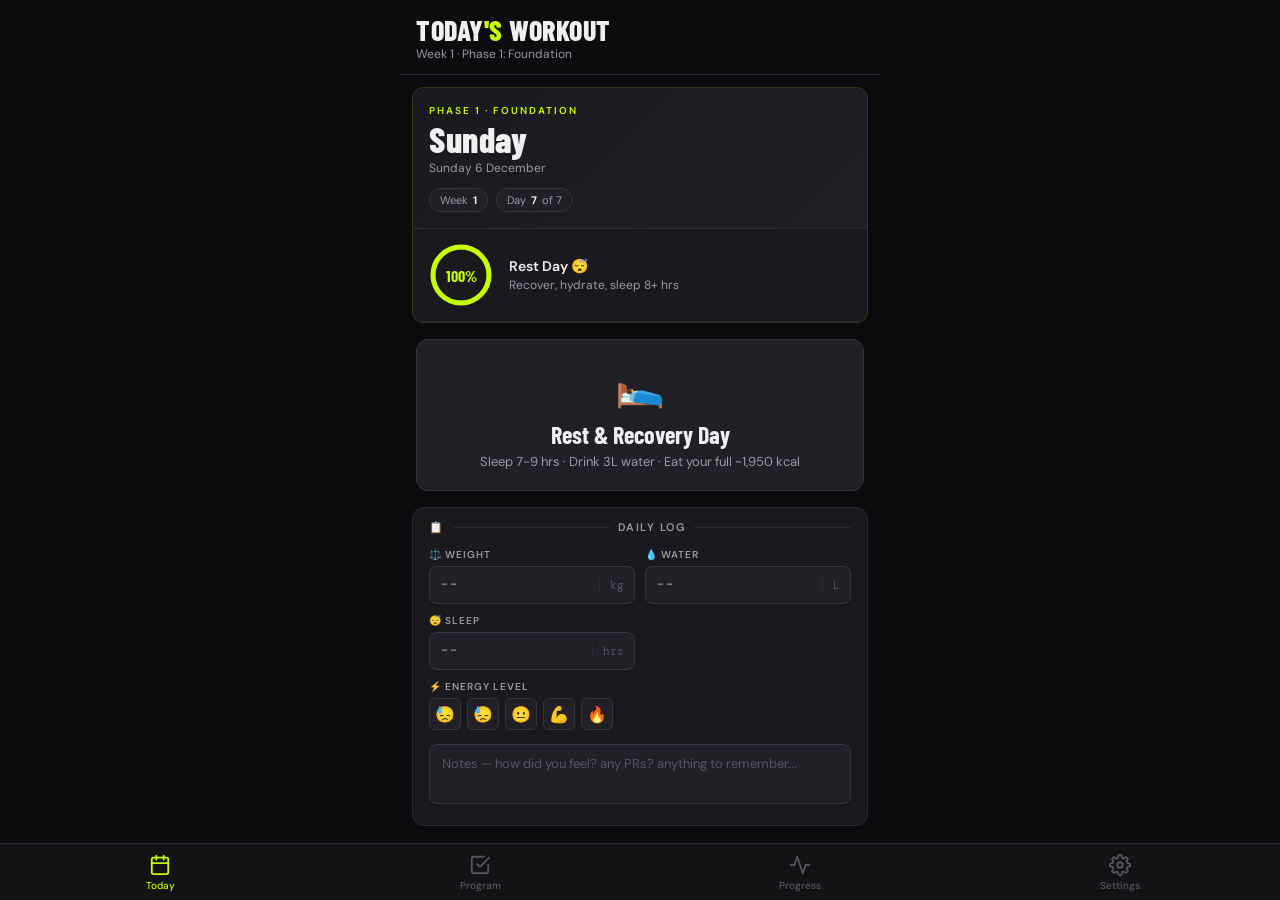
==== index.html @ 1b722a57 "Index.html file commit" ====
<!DOCTYPE html>
<html lang="en">
<head>
<meta charset="UTF-8"/>
<meta name="viewport" content="width=device-width, initial-scale=1.0, maximum-scale=1.0, user-scalable=no"/>
<meta name="theme-color" content="#0a0a0a"/>
<meta name="apple-mobile-web-app-capable" content="yes"/>
<meta name="apple-mobile-web-app-status-bar-style" content="black-translucent"/>
<meta name="apple-mobile-web-app-title" content="FitTracker"/>
<title>FitTracker — 8-Week Program</title>
<link rel="preconnect" href="https://fonts.googleapis.com"/>
<link href="https://fonts.googleapis.com/css2?family=Barlow+Condensed:wght@400;600;700;800&family=DM+Sans:wght@300;400;500;600&family=DM+Mono:wght@400;500&display=swap" rel="stylesheet"/>
<style>
:root {
  --bg:        #0c0c0e;
  --surface:   #141416;
  --card:      #1a1a1e;
  --card2:     #202026;
  --border:    #2a2a32;
  --border2:   #35353f;
  --lime:      #c8ff00;
  --lime-dim:  #8ab800;
  --coral:     #ff5e3a;
  --blue:      #3a8cff;
  --purple:    #9b7eff;
  --gold:      #ffc847;
  --text:      #f0f0f2;
  --text2:     #9898a8;
  --text3:     #55555f;
  --success:   #00d68f;
  --r:         12px;
  --r-sm:      8px;
  --safe-top:  env(safe-area-inset-top, 0px);
  --safe-bot:  env(safe-area-inset-bottom, 0px);
}
*{margin:0;padding:0;box-sizing:border-box;-webkit-tap-highlight-color:transparent;}
html{font-size:15px;background:var(--bg);}
body{
  font-family:'DM Sans',sans-serif;
  background:var(--bg);
  color:var(--text);
  min-height:100dvh;
  overflow-x:hidden;
  padding-bottom:calc(64px + var(--safe-bot));
}

/* ── TYPOGRAPHY ── */
.font-cond { font-family:'Barlow Condensed',sans-serif; }
.mono      { font-family:'DM Mono',monospace; }

/* ── LAYOUT ── */
.app-shell { max-width:480px; margin:0 auto; position:relative; }

/* ── BOTTOM NAV ── */
.bottom-nav {
  position:fixed; bottom:0; left:0; right:0;
  background:var(--surface);
  border-top:1px solid var(--border);
  display:flex;
  padding-bottom:var(--safe-bot);
  z-index:100;
  backdrop-filter:blur(20px);
  -webkit-backdrop-filter:blur(20px);
}
.nav-btn {
  flex:1; display:flex; flex-direction:column;
  align-items:center; justify-content:center;
  padding:10px 4px 8px;
  gap:3px; border:none; background:none;
  cursor:pointer; color:var(--text3);
  font-family:'DM Sans',sans-serif;
  font-size:10px; font-weight:500;
  transition:color .2s;
}
.nav-btn.active { color:var(--lime); }
.nav-btn svg { width:22px; height:22px; }
.nav-dot {
  position:absolute; top:8px; right:calc(50% - 14px);
  width:6px; height:6px; border-radius:50%;
  background:var(--coral); display:none;
}
.nav-btn.has-badge .nav-dot { display:block; }

/* ── PAGE HEADER ── */
.page-header {
  padding:calc(var(--safe-top) + 16px) 16px 12px;
  position:sticky; top:0;
  background:var(--bg);
  z-index:50;
  border-bottom:1px solid var(--border);
}
.page-header h1 {
  font-family:'Barlow Condensed',sans-serif;
  font-size:28px; font-weight:800;
  letter-spacing:.5px; line-height:1;
}
.page-header h1 span { color:var(--lime); }
.header-sub { font-size:12px; color:var(--text2); margin-top:2px; }

/* ── SCREENS ── */
.screen { display:none; }
.screen.active { display:block; }

/* ── CARDS ── */
.card {
  background:var(--card);
  border:1px solid var(--border);
  border-radius:var(--r);
  overflow:hidden;
}
.card + .card { margin-top:10px; }

/* ── TODAY SCREEN ── */
.today-hero {
  padding:16px;
  background:linear-gradient(135deg,var(--card) 0%,var(--card2) 100%);
  border-bottom:1px solid var(--border);
}
.today-phase {
  font-size:10px; font-weight:600;
  color:var(--lime); letter-spacing:2px;
  text-transform:uppercase; margin-bottom:4px;
}
.today-day-name {
  font-family:'Barlow Condensed',sans-serif;
  font-size:36px; font-weight:800; line-height:1;
  letter-spacing:.5px;
}
.today-date { font-size:12px; color:var(--text2); margin-top:3px; }
.today-meta {
  display:flex; gap:8px; margin-top:12px; flex-wrap:wrap;
}
.meta-pill {
  background:var(--card2);
  border:1px solid var(--border2);
  border-radius:100px;
  padding:4px 10px;
  font-size:11px; color:var(--text2);
  display:flex; align-items:center; gap:5px;
}
.meta-pill b { color:var(--text); }

/* Progress ring */
.progress-ring-wrap {
  display:flex; align-items:center; gap:16px;
  padding:14px 16px;
  border-bottom:1px solid var(--border);
}
.ring-container { position:relative; width:64px; height:64px; flex-shrink:0; }
.ring-container svg { transform:rotate(-90deg); }
.ring-bg { fill:none; stroke:var(--border2); stroke-width:5; }
.ring-fill {
  fill:none; stroke:var(--lime); stroke-width:5;
  stroke-linecap:round;
  transition:stroke-dashoffset .5s cubic-bezier(.4,0,.2,1);
}
.ring-text {
  position:absolute; inset:0;
  display:flex; align-items:center; justify-content:center;
  font-family:'Barlow Condensed',sans-serif;
  font-size:16px; font-weight:700; color:var(--lime);
}
.ring-info h3 {
  font-size:14px; font-weight:600; margin-bottom:2px;
}
.ring-info p { font-size:12px; color:var(--text2); }

/* Session blocks */
.session-block { padding:0 16px; }
.session-label {
  display:flex; align-items:center; gap:8px;
  padding:12px 0 8px;
  font-size:11px; font-weight:600;
  color:var(--text2); letter-spacing:1.5px;
  text-transform:uppercase;
}
.session-label span {
  height:1px; flex:1; background:var(--border);
}
.session-divider { height:1px; background:var(--border); margin:0 16px; }

/* Exercise row */
.ex-row {
  display:flex; align-items:center; gap:12px;
  padding:10px 0;
  border-bottom:1px solid var(--border);
  cursor:pointer;
  transition:opacity .15s;
  user-select:none;
}
.ex-row:last-child { border-bottom:none; }
.ex-row:active { opacity:.7; }

.ex-check {
  width:24px; height:24px; flex-shrink:0;
  border-radius:6px;
  border:2px solid var(--border2);
  display:flex; align-items:center; justify-content:center;
  transition:all .2s cubic-bezier(.34,1.56,.64,1);
  background:transparent;
}
.ex-row.done .ex-check {
  background:var(--lime);
  border-color:var(--lime);
  transform:scale(1.05);
}
.ex-check svg { opacity:0; transition:opacity .15s; }
.ex-row.done .ex-check svg { opacity:1; }

.ex-text { flex:1; min-width:0; }
.ex-name {
  font-size:13.5px; font-weight:500;
  transition:color .2s;
  line-height:1.3;
}
.ex-row.done .ex-name {
  color:var(--text3);
  text-decoration:line-through;
  text-decoration-color:var(--text3);
}
.ex-detail { font-size:11px; color:var(--text2); margin-top:1px; }

/* Rest day */
.rest-card {
  margin:16px;
  padding:20px;
  background:var(--card2);
  border-radius:var(--r);
  border:1px solid var(--border2);
  text-align:center;
}
.rest-icon { font-size:40px; margin-bottom:8px; }
.rest-card h3 {
  font-family:'Barlow Condensed',sans-serif;
  font-size:24px; font-weight:700; margin-bottom:4px;
}
.rest-card p { font-size:13px; color:var(--text2); }

/* Daily log */
.daily-log {
  padding:14px 16px;
  display:grid; grid-template-columns:1fr 1fr;
  gap:10px;
}
.log-item label {
  font-size:10px; font-weight:600;
  color:var(--text2); letter-spacing:1px;
  text-transform:uppercase; display:block;
  margin-bottom:5px;
}
.log-input-wrap {
  display:flex; align-items:center;
  background:var(--card2);
  border:1px solid var(--border2);
  border-radius:var(--r-sm);
  overflow:hidden;
}
.log-input-wrap input {
  flex:1; background:none; border:none;
  color:var(--text); font-family:'DM Mono',monospace;
  font-size:15px; font-weight:500;
  padding:8px 10px; outline:none;
  width:100%;
}
.log-unit {
  padding:0 10px;
  font-size:11px; color:var(--text3);
  font-family:'DM Mono',monospace;
  border-left:1px solid var(--border);
}

/* Energy stars */
.energy-row { grid-column:1/-1; }
.stars {
  display:flex; gap:6px; margin-top:5px;
}
.star-btn {
  width:32px; height:32px;
  background:var(--card2);
  border:1px solid var(--border2);
  border-radius:6px;
  font-size:16px;
  cursor:pointer;
  display:flex; align-items:center; justify-content:center;
  transition:all .2s; flex-shrink:0;
}
.star-btn.active {
  background:var(--gold);
  border-color:var(--gold);
}

/* Notes */
.notes-wrap { padding:0 16px 16px; }
.notes-wrap textarea {
  width:100%; background:var(--card2);
  border:1px solid var(--border2);
  border-radius:var(--r-sm);
  color:var(--text); font-family:'DM Sans',sans-serif;
  font-size:13px; padding:10px 12px;
  resize:none; outline:none;
  min-height:60px;
  transition:border-color .2s;
}
.notes-wrap textarea:focus { border-color:var(--border2); }
.notes-wrap textarea::placeholder { color:var(--text3); }

/* ── WEEK SCREEN ── */
.week-grid { padding:12px; display:flex; flex-direction:column; gap:8px; }
.week-day-card {
  background:var(--card);
  border:1px solid var(--border);
  border-radius:var(--r);
  overflow:hidden;
  cursor:pointer;
  transition:border-color .2s;
}
.week-day-card.today-card { border-color:var(--lime); }
.week-day-card.complete-card { border-color:var(--success); }

.wdc-header {
  display:flex; align-items:center; gap:10px;
  padding:10px 14px;
}
.wdc-day {
  font-family:'Barlow Condensed',sans-serif;
  font-size:20px; font-weight:800;
  width:36px; flex-shrink:0;
}
.wdc-info { flex:1; min-width:0; }
.wdc-title { font-size:13px; font-weight:500; }
.wdc-sub { font-size:11px; color:var(--text2); margin-top:1px; }
.wdc-status {
  width:28px; height:28px; border-radius:50%;
  display:flex; align-items:center; justify-content:center;
  flex-shrink:0;
}
.wdc-status.empty {
  border:2px solid var(--border2);
}
.wdc-status.partial {
  border:2px solid var(--gold);
  color:var(--gold); font-size:11px; font-weight:700;
}
.wdc-status.full {
  background:var(--success);
}

.wdc-progress-bar {
  height:3px;
  background:var(--border);
}
.wdc-progress-fill {
  height:100%;
  background:var(--lime);
  transition:width .4s;
}

/* Phase tabs */
.phase-tabs {
  display:flex; gap:6px;
  padding:12px 12px 0;
  overflow-x:auto;
  scrollbar-width:none;
}
.phase-tabs::-webkit-scrollbar { display:none; }
.phase-tab {
  padding:6px 14px;
  border-radius:100px;
  font-size:12px; font-weight:600;
  border:1px solid var(--border);
  background:var(--card);
  color:var(--text2);
  cursor:pointer; white-space:nowrap;
  transition:all .2s;
}
.phase-tab.active {
  background:var(--lime);
  border-color:var(--lime);
  color:#0a0a0a;
}

/* ── PROGRESS SCREEN ── */
.progress-section { padding:12px 12px 0; }
.section-title {
  font-family:'Barlow Condensed',sans-serif;
  font-size:20px; font-weight:700;
  letter-spacing:.3px; margin-bottom:10px;
}
.section-title span { color:var(--lime); }

/* Weight chart */
.chart-wrap {
  background:var(--card);
  border:1px solid var(--border);
  border-radius:var(--r);
  padding:14px;
  margin-bottom:10px;
}
.chart-canvas-wrap { position:relative; height:160px; }
canvas { width:100%!important; }

/* Stats grid */
.stats-grid {
  display:grid; grid-template-columns:1fr 1fr;
  gap:8px; margin-bottom:10px;
}
.stat-card {
  background:var(--card);
  border:1px solid var(--border);
  border-radius:var(--r);
  padding:14px;
}
.stat-label { font-size:10px; color:var(--text2); letter-spacing:1px; text-transform:uppercase; }
.stat-value {
  font-family:'Barlow Condensed',sans-serif;
  font-size:30px; font-weight:700;
  line-height:1.1; margin-top:2px;
}
.stat-value.lime   { color:var(--lime); }
.stat-value.coral  { color:var(--coral); }
.stat-value.blue   { color:var(--blue); }
.stat-value.gold   { color:var(--gold); }
.stat-sub { font-size:11px; color:var(--text3); margin-top:2px; }

/* Weekly completion bars */
.week-bars { display:flex; flex-direction:column; gap:8px; }
.week-bar-row {
  display:flex; align-items:center; gap:10px;
}
.week-bar-label {
  font-size:11px; color:var(--text2);
  font-family:'DM Mono',monospace;
  width:42px; flex-shrink:0;
}
.week-bar-track {
  flex:1; height:8px;
  background:var(--border2);
  border-radius:100px; overflow:hidden;
}
.week-bar-fill {
  height:100%; border-radius:100px;
  background:var(--lime);
  transition:width .6s cubic-bezier(.4,0,.2,1);
}
.week-bar-pct {
  font-size:11px; color:var(--text2);
  font-family:'DM Mono',monospace;
  width:32px; text-align:right; flex-shrink:0;
}

/* Streak */
.streak-row {
  display:flex; gap:5px;
  flex-wrap:wrap; margin-top:6px;
}
.streak-dot {
  width:28px; height:28px; border-radius:6px;
  display:flex; align-items:center; justify-content:center;
  font-size:9px; font-weight:600;
  background:var(--card2); color:var(--text3);
  border:1px solid var(--border2);
}
.streak-dot.done { background:var(--lime); color:#0a0a0a; border-color:var(--lime); }
.streak-dot.today { border-color:var(--lime); color:var(--lime); }

/* ── SETTINGS SCREEN ── */
.settings-section { padding:12px; }
.settings-group {
  background:var(--card);
  border:1px solid var(--border);
  border-radius:var(--r);
  overflow:hidden;
  margin-bottom:10px;
}
.settings-row {
  display:flex; align-items:center;
  padding:14px 16px;
  border-bottom:1px solid var(--border);
  gap:12px;
}
.settings-row:last-child { border-bottom:none; }
.settings-icon {
  width:36px; height:36px; border-radius:10px;
  display:flex; align-items:center; justify-content:center;
  font-size:18px; flex-shrink:0;
}
.settings-text { flex:1; }
.settings-text h4 { font-size:14px; font-weight:500; }
.settings-text p { font-size:11px; color:var(--text2); margin-top:1px; }
.settings-action {
  padding:7px 14px;
  border-radius:100px;
  border:1px solid var(--border2);
  background:var(--card2);
  color:var(--text); font-family:'DM Sans',sans-serif;
  font-size:12px; cursor:pointer;
  transition:all .2s; white-space:nowrap;
}
.settings-action:hover { border-color:var(--lime); color:var(--lime); }
.toggle {
  width:44px; height:26px; border-radius:100px;
  background:var(--border2);
  border:none; cursor:pointer;
  position:relative; transition:background .2s;
  flex-shrink:0;
}
.toggle::after {
  content:''; position:absolute;
  width:20px; height:20px; border-radius:50%;
  background:white; top:3px; left:3px;
  transition:transform .2s;
}
.toggle.on { background:var(--lime); }
.toggle.on::after { transform:translateX(18px); }

/* Profile inputs */
.profile-inputs { padding:12px; display:flex; flex-direction:column; gap:10px; }
.profile-field label {
  font-size:10px; font-weight:600; color:var(--text2);
  letter-spacing:1px; text-transform:uppercase;
  display:block; margin-bottom:5px;
}
.profile-field input {
  width:100%; background:var(--card);
  border:1px solid var(--border2);
  border-radius:var(--r-sm);
  color:var(--text); font-family:'DM Sans',sans-serif;
  font-size:15px; padding:10px 12px;
  outline:none; transition:border-color .2s;
}
.profile-field input:focus { border-color:var(--lime); }

/* ── TOAST ── */
.toast {
  position:fixed; bottom:calc(72px + var(--safe-bot) + 8px);
  left:50%; transform:translateX(-50%) translateY(20px);
  background:var(--card2);
  border:1px solid var(--border2);
  border-radius:100px;
  padding:10px 20px;
  font-size:13px; font-weight:500;
  opacity:0; transition:all .3s;
  pointer-events:none; z-index:200;
  white-space:nowrap;
  max-width:90vw;
}
.toast.show { opacity:1; transform:translateX(-50%) translateY(0); }

/* ── MODAL ── */
.modal-overlay {
  position:fixed; inset:0;
  background:rgba(0,0,0,.7);
  z-index:150; display:none;
  align-items:flex-end;
  backdrop-filter:blur(4px);
}
.modal-overlay.open { display:flex; }
.modal-sheet {
  width:100%; max-height:85dvh;
  background:var(--surface);
  border-radius:20px 20px 0 0;
  border:1px solid var(--border);
  overflow-y:auto;
  animation:slideUp .3s cubic-bezier(.34,1.56,.64,1);
  padding-bottom:var(--safe-bot);
}
@keyframes slideUp {
  from { transform:translateY(100%); }
  to   { transform:translateY(0); }
}
.modal-handle {
  width:36px; height:4px; border-radius:2px;
  background:var(--border2); margin:10px auto 0;
}
.modal-header {
  padding:14px 16px 10px;
  display:flex; align-items:center; justify-content:space-between;
  border-bottom:1px solid var(--border);
}
.modal-title {
  font-family:'Barlow Condensed',sans-serif;
  font-size:20px; font-weight:700;
}
.modal-close {
  width:28px; height:28px; border-radius:50%;
  background:var(--card2); border:none;
  color:var(--text2); font-size:16px;
  cursor:pointer; display:flex;
  align-items:center; justify-content:center;
}

/* ── INSTALL BANNER ── */
.install-banner {
  margin:12px 12px 0;
  background:linear-gradient(135deg,#1a2400,#0d1800);
  border:1px solid #3a5400;
  border-radius:var(--r);
  padding:14px;
  display:flex; align-items:center; gap:12px;
}
.install-banner-icon { font-size:28px; flex-shrink:0; }
.install-banner-text h4 {
  font-size:13px; font-weight:600; color:var(--lime);
}
.install-banner-text p { font-size:11px; color:var(--text2); margin-top:2px; }
.install-btn {
  margin-left:auto; flex-shrink:0;
  padding:8px 14px; border-radius:100px;
  background:var(--lime); border:none;
  color:#0a0a0a; font-family:'DM Sans',sans-serif;
  font-size:12px; font-weight:700; cursor:pointer;
}
.install-dismiss {
  background:none; border:none; color:var(--text3);
  font-size:18px; cursor:pointer; padding:4px; margin-left:4px;
}

/* Reminder time picker */
.reminder-time {
  display:flex; align-items:center; gap:8px;
}
.reminder-time input[type=time] {
  background:var(--card2); border:1px solid var(--border2);
  border-radius:var(--r-sm); color:var(--text);
  font-family:'DM Mono',monospace; font-size:14px;
  padding:6px 10px; outline:none;
  color-scheme:dark;
}

/* Button */
.btn {
  padding:12px 24px; border-radius:100px;
  font-family:'DM Sans',sans-serif;
  font-size:14px; font-weight:600;
  cursor:pointer; border:none;
  transition:all .2s;
}
.btn-primary { background:var(--lime); color:#0a0a0a; }
.btn-primary:active { transform:scale(.97); }
.btn-ghost {
  background:var(--card2);
  border:1px solid var(--border2);
  color:var(--text);
}

/* Scrollbar */
::-webkit-scrollbar { width:4px; }
::-webkit-scrollbar-track { background:transparent; }
::-webkit-scrollbar-thumb { background:var(--border2); border-radius:2px; }

/* Animations */
@keyframes fadeIn { from{opacity:0;transform:translateY(8px)} to{opacity:1;transform:translateY(0)} }
.screen.active > * { animation:fadeIn .2s ease both; }

/* Empty state */
.empty-state {
  text-align:center; padding:40px 20px;
  color:var(--text2); font-size:13px;
}
.empty-state .big { font-size:40px; margin-bottom:8px; }

/* Confetti burst (CSS only) */
@keyframes confettiBurst {
  0%   { transform:scale(0) rotate(0deg); opacity:1; }
  100% { transform:scale(2) rotate(180deg); opacity:0; }
}
.confetti-ring {
  position:fixed; pointer-events:none; z-index:300;
  width:60px; height:60px; border-radius:50%;
  border:3px solid var(--lime);
  animation:confettiBurst .5s ease-out forwards;
}
</style>
</head>
<body>
<div class="app-shell">

  <!-- INSTALL BANNER -->
  <div class="install-banner" id="installBanner" style="display:none">
    <div class="install-banner-icon">📲</div>
    <div class="install-banner-text">
      <h4>Install FitTracker</h4>
      <p>Add to home screen for offline access</p>
    </div>
    <button class="install-btn" id="installBtn">Install</button>
    <button class="install-dismiss" onclick="dismissInstall()">×</button>
  </div>

  <!-- ═══ TODAY SCREEN ═══ -->
  <div class="screen active" id="screen-today">
    <div class="page-header">
      <h1 class="font-cond">TODAY<span>'S</span> WORKOUT</h1>
      <p class="header-sub" id="todayHeaderSub">Loading...</p>
    </div>

    <div id="todayContent"></div>
  </div>

  <!-- ═══ WEEK SCREEN ═══ -->
  <div class="screen" id="screen-week">
    <div class="page-header">
      <h1 class="font-cond">PROGRAM <span>OVERVIEW</span></h1>
      <p class="header-sub">8-week fat loss program</p>
    </div>
    <div class="phase-tabs" id="phaseTabs"></div>
    <div class="week-grid" id="weekGrid"></div>
  </div>

  <!-- ═══ PROGRESS SCREEN ═══ -->
  <div class="screen" id="screen-progress">
    <div class="page-header">
      <h1 class="font-cond">YOUR <span>PROGRESS</span></h1>
      <p class="header-sub" id="progressSub">Track your transformation</p>
    </div>
    <div id="progressContent"></div>
  </div>

  <!-- ═══ SETTINGS SCREEN ═══ -->
  <div class="screen" id="screen-settings">
    <div class="page-header">
      <h1 class="font-cond">SETTINGS <span>&</span> PROFILE</h1>
      <p class="header-sub">Customise your experience</p>
    </div>
    <div id="settingsContent"></div>
  </div>

  <!-- BOTTOM NAV -->
  <nav class="bottom-nav">
    <button class="nav-btn active" onclick="switchTab('today')" id="nav-today">
      <svg viewBox="0 0 24 24" fill="none" stroke="currentColor" stroke-width="2" stroke-linecap="round" stroke-linejoin="round">
        <rect x="3" y="4" width="18" height="18" rx="2"/><line x1="16" y1="2" x2="16" y2="6"/><line x1="8" y1="2" x2="8" y2="6"/><line x1="3" y1="10" x2="21" y2="10"/>
      </svg>
      Today
    </button>
    <button class="nav-btn" onclick="switchTab('week')" id="nav-week">
      <svg viewBox="0 0 24 24" fill="none" stroke="currentColor" stroke-width="2" stroke-linecap="round" stroke-linejoin="round">
        <path d="M9 11l3 3L22 4"/><path d="M21 12v7a2 2 0 01-2 2H5a2 2 0 01-2-2V5a2 2 0 012-2h11"/>
      </svg>
      Program
    </button>
    <button class="nav-btn" onclick="switchTab('progress')" id="nav-progress">
      <svg viewBox="0 0 24 24" fill="none" stroke="currentColor" stroke-width="2" stroke-linecap="round" stroke-linejoin="round">
        <polyline points="22 12 18 12 15 21 9 3 6 12 2 12"/>
      </svg>
      Progress
    </button>
    <button class="nav-btn" onclick="switchTab('settings')" id="nav-settings">
      <svg viewBox="0 0 24 24" fill="none" stroke="currentColor" stroke-width="2" stroke-linecap="round" stroke-linejoin="round">
        <circle cx="12" cy="12" r="3"/><path d="M19.4 15a1.65 1.65 0 00.33 1.82l.06.06a2 2 0 010 2.83 2 2 0 01-2.83 0l-.06-.06a1.65 1.65 0 00-1.82-.33 1.65 1.65 0 00-1 1.51V21a2 2 0 01-4 0v-.09A1.65 1.65 0 009 19.4a1.65 1.65 0 00-1.82.33l-.06.06a2 2 0 01-2.83-2.83l.06-.06A1.65 1.65 0 004.68 15a1.65 1.65 0 00-1.51-1H3a2 2 0 010-4h.09A1.65 1.65 0 004.6 9a1.65 1.65 0 00-.33-1.82l-.06-.06a2 2 0 012.83-2.83l.06.06A1.65 1.65 0 009 4.68a1.65 1.65 0 001-1.51V3a2 2 0 014 0v.09a1.65 1.65 0 001 1.51 1.65 1.65 0 001.82-.33l.06-.06a2 2 0 012.83 2.83l-.06.06A1.65 1.65 0 0019.4 9a1.65 1.65 0 001.51 1H21a2 2 0 010 4h-.09a1.65 1.65 0 00-1.51 1z"/>
      </svg>
      Settings
    </button>
  </nav>
</div>

<!-- TOAST -->
<div class="toast" id="toast"></div>

<!-- DAY DETAIL MODAL -->
<div class="modal-overlay" id="dayModal" onclick="closeDayModal(event)">
  <div class="modal-sheet" id="dayModalContent">
    <div class="modal-handle"></div>
    <div class="modal-header">
      <div class="modal-title" id="modalTitle">Monday</div>
      <button class="modal-close" onclick="closeDayModalDirect()">×</button>
    </div>
    <div id="modalBody"></div>
  </div>
</div>

<script>
// ═══════════════════════════════════════════════════════════════════
//  PROGRAM DATA
// ═══════════════════════════════════════════════════════════════════
const PHASES = [
  { name:"Phase 1", label:"Foundation", weeks:[1,2], color:"#c8ff00" },
  { name:"Phase 2", label:"Build",       weeks:[3,4], color:"#ff5e3a" },
  { name:"Phase 3", label:"Intensify",   weeks:[5,6], color:"#9b7eff" },
  { name:"Phase 4", label:"Peak",        weeks:[7,8], color:"#ffc847" },
];

const PROGRAM = [
  // ── PHASE 1 ──────────────────────────────────────────────────
  { day:"Monday",    badge:"Upper + Cardio",
    am:[
      {name:"Treadmill walk/jog", detail:"35 min · Zone 2 (60-70% HR)"},
      {name:"Skipping rope",      detail:"3 × 3 min rounds · 1 min rest"},
      {name:"Cool-down walk",     detail:"10 min easy pace"},
    ],
    pm:[
      {name:"Assisted pull-ups",  detail:"3 × 8-10 reps · 90 s rest"},
      {name:"Push-ups",           detail:"3 × 12-15 reps"},
      {name:"Assisted chin-ups",  detail:"3 × 8 reps"},
      {name:"Diamond push-ups",   detail:"2 × 10"},
      {name:"Plank hold",         detail:"3 × 30 s"},
    ]},
  { day:"Tuesday",   badge:"Lower + Boxing",
    am:[
      {name:"Punching bag",       detail:"5 × 3 min rounds · 1 min rest"},
      {name:"Jump rope",          detail:"4 × 2 min intervals"},
      {name:"Shadow boxing",      detail:"5 min cool-down"},
    ],
    pm:[
      {name:"Bodyweight squats",  detail:"4 × 15 reps"},
      {name:"Reverse lunges",     detail:"3 × 12 each leg"},
      {name:"Glute bridges",      detail:"3 × 15 reps"},
      {name:"Calf raises",        detail:"3 × 20 reps"},
      {name:"Side plank",         detail:"2 × 20 s each side"},
    ]},
  { day:"Wednesday", badge:"Active Recovery",
    am:[
      {name:"Slow treadmill walk",detail:"30 min · easy pace"},
      {name:"Full-body stretch",  detail:"10 min"},
    ],
    pm:[]},
  { day:"Thursday",  badge:"Full Body + Core",
    am:[
      {name:"Incline treadmill",  detail:"30 min · 5-6% incline"},
      {name:"Skipping rope",      detail:"4 × 3 min rounds"},
    ],
    pm:[
      {name:"Assisted pull-ups",  detail:"3 × 10 reps"},
      {name:"Wide push-ups",      detail:"3 × 12 reps"},
      {name:"Jump squats",        detail:"3 × 10 reps"},
      {name:"Mountain climbers",  detail:"3 × 30 s"},
      {name:"Bicycle crunches",   detail:"3 × 20 reps"},
    ]},
  { day:"Friday",    badge:"HIIT Boxing",
    am:[
      {name:"Bag HIIT",           detail:"8 rounds · 30 s on / 30 s off"},
      {name:"Jump rope",          detail:"5 × 2 min"},
      {name:"Easy jog cool-down", detail:"10 min treadmill"},
    ],
    pm:[
      {name:"Push-up variations", detail:"4 × 15 · wide / normal / diamond"},
      {name:"Assisted pull-ups",  detail:"4 × 8 reps"},
      {name:"Plank-to-push-up",   detail:"3 × 10"},
      {name:"Leg raises",         detail:"3 × 12"},
    ]},
  { day:"Saturday",  badge:"Long Cardio",
    am:[
      {name:"Steady treadmill jog",detail:"45 min · 6-7 km/h"},
      {name:"Stretch + roll",     detail:"15 min"},
    ],
    pm:[]},
  { day:"Sunday",    badge:"REST DAY", rest:true, am:[], pm:[] },

  // ── PHASE 2 ──────────────────────────────────────────────────
  { day:"Monday",    badge:"Pull + Push",
    am:[
      {name:"Treadmill intervals",detail:"10 rounds · 2 min jog / 1 min run"},
      {name:"Skipping HIIT",      detail:"5 × 2 min · 30 s rest"},
    ],
    pm:[
      {name:"Pull-ups",           detail:"4 × 10-12 · reduce band tension"},
      {name:"Negative pull-ups",  detail:"3 × 5 · 5 s lower slowly"},
      {name:"Decline push-ups",   detail:"3 × 12"},
      {name:"Pike push-ups",      detail:"3 × 10"},
      {name:"Hollow body hold",   detail:"3 × 30 s"},
    ]},
  { day:"Tuesday",   badge:"Boxing + Legs",
    am:[
      {name:"Bag combos",         detail:"8 × 3 min · 1 min rest"},
      {name:"Footwork drills",    detail:"4 × 1 min lateral"},
      {name:"Skip rope",          detail:"3 × 3 min"},
    ],
    pm:[
      {name:"Jump squats",        detail:"4 × 15"},
      {name:"Bulgarian split squat",detail:"3 × 10 each leg"},
      {name:"Single-leg bridge",  detail:"3 × 12 each"},
      {name:"Calf raises (slow)", detail:"3 × 20"},
      {name:"Hanging knee raises",detail:"3 × 12"},
    ]},
  { day:"Wednesday", badge:"Cardio + Core",
    am:[
      {name:"Treadmill run",      detail:"40 min · 7 km/h"},
      {name:"Incline cool-down",  detail:"10 min"},
    ],
    pm:[
      {name:"Core circuit",       detail:"4 rounds · plank 45s, leg raises 15, bicycle 20, twists 20"},
      {name:"Full-body stretch",  detail:"15 min"},
    ]},
  { day:"Thursday",  badge:"Pull + Push",
    am:[
      {name:"Treadmill intervals",detail:"10 rounds · 2 min jog / 1 min run"},
      {name:"Skipping HIIT",      detail:"5 × 2 min · 30 s rest"},
    ],
    pm:[
      {name:"Pull-ups",           detail:"4 × 10-12 · reduce band tension"},
      {name:"Negative pull-ups",  detail:"3 × 5 · 5 s lower"},
      {name:"Decline push-ups",   detail:"3 × 12"},
      {name:"Pike push-ups",      detail:"3 × 10"},
    ]},
  { day:"Friday",    badge:"Boxing + Legs",
    am:[
      {name:"Bag combos",         detail:"8 × 3 min · 1 min rest"},
      {name:"Footwork drills",    detail:"4 × 1 min lateral"},
      {name:"Skip rope",          detail:"3 × 3 min"},
    ],
    pm:[
      {name:"Jump squats",        detail:"4 × 15"},
      {name:"Bulgarian split squat",detail:"3 × 10 each leg"},
      {name:"Single-leg bridge",  detail:"3 × 12 each"},
      {name:"Hanging knee raises",detail:"3 × 12"},
    ]},
  { day:"Saturday",  badge:"Cardio + Core",
    am:[
      {name:"Treadmill run",      detail:"40 min · 7 km/h"},
      {name:"Incline cool-down",  detail:"10 min"},
    ],
    pm:[
      {name:"Core circuit",       detail:"4 rounds"},
      {name:"Full-body stretch",  detail:"15 min"},
    ]},
  { day:"Sunday",    badge:"REST DAY", rest:true, am:[], pm:[] },

  // ── PHASE 3 ──────────────────────────────────────────────────
  { day:"Monday",    badge:"Strength + HIIT",
    am:[
      {name:"Sprint HIIT treadmill",detail:"12 rounds · 30 s sprint (9-10 km/h) / 90 s jog"},
      {name:"Jump rope fast",     detail:"5 × 2 min · double-unders"},
    ],
    pm:[
      {name:"Unassisted pull-ups",detail:"5 sets · max reps"},
      {name:"Archer push-ups",    detail:"3 × 10"},
      {name:"L-sit hang",         detail:"3 × 15 s"},
      {name:"Dips",               detail:"4 × 12 · on chair"},
      {name:"Dragon flag (beginner)",detail:"3 × 5"},
    ]},
  { day:"Tuesday",   badge:"Full Boxing Drill",
    am:[
      {name:"Warm-up skip",       detail:"5 min"},
      {name:"Bag work combos",    detail:"10 × 3 min · 6-punch combos"},
      {name:"Bobbing & weaving",  detail:"3 × 2 min"},
    ],
    pm:[
      {name:"Pistol squat progression",detail:"3 × 8 each leg"},
      {name:"Plyometric lunges",  detail:"3 × 12"},
      {name:"Wall sit",           detail:"3 × 45 s"},
      {name:"Box jumps",          detail:"3 × 10 · use step/stair"},
      {name:"Core finisher",      detail:"Plank 60s, V-ups 15, side plank 30s"},
    ]},
  { day:"Wednesday", badge:"Distance Run",
    am:[
      {name:"Long run",           detail:"45 min · 7-8 km/h"},
      {name:"Cool-down stretch",  detail:"15 min"},
    ],
    pm:[]},
  { day:"Thursday",  badge:"Strength + HIIT",
    am:[
      {name:"Sprint HIIT treadmill",detail:"12 rounds · 30 s sprint / 90 s jog"},
      {name:"Jump rope fast",     detail:"5 × 2 min"},
    ],
    pm:[
      {name:"Unassisted pull-ups",detail:"5 sets · max reps"},
      {name:"Archer push-ups",    detail:"3 × 10"},
      {name:"Dips",               detail:"4 × 12"},
      {name:"Dragon flag",        detail:"3 × 5"},
    ]},
  { day:"Friday",    badge:"Full Boxing Drill",
    am:[
      {name:"Bag work combos",    detail:"10 × 3 min · 6-punch combos"},
      {name:"Bobbing & weaving",  detail:"3 × 2 min"},
      {name:"Shadow box cool-down",detail:"5 min"},
    ],
    pm:[
      {name:"Pistol squat",       detail:"3 × 8 each leg"},
      {name:"Plyometric lunges",  detail:"3 × 12"},
      {name:"Box jumps",          detail:"3 × 10"},
      {name:"Core finisher",      detail:"Plank 60s, V-ups 15"},
    ]},
  { day:"Saturday",  badge:"Distance Run",
    am:[
      {name:"Long run",           detail:"45 min · 7-8 km/h"},
      {name:"Cool-down stretch",  detail:"15 min"},
    ],
    pm:[
      {name:"Yoga / mobility",    detail:"30 min · optional"},
    ]},
  { day:"Sunday",    badge:"REST DAY", rest:true, am:[], pm:[] },

  // ── PHASE 4 ──────────────────────────────────────────────────
  { day:"Monday",    badge:"Peak Strength",
    am:[
      {name:"Sprint intervals",   detail:"15 rounds · 1 min sprint (10 km/h) / 1 min jog"},
      {name:"Skip rope Tabata",   detail:"20 s on / 10 s off × 16"},
    ],
    pm:[
      {name:"Pull-ups (unassisted)",detail:"6 sets · max reps"},
      {name:"Push-up complex",    detail:"4 × 12 each · wide / normal / diamond"},
      {name:"Hanging leg raises", detail:"4 × 15"},
      {name:"Bodyweight rows",    detail:"3 × 12 · under table"},
    ]},
  { day:"Tuesday",   badge:"Fight Conditioning",
    am:[
      {name:"Bag power rounds",   detail:"12 × 3 min · 45 s rest"},
      {name:"Burpee + 4 punches", detail:"× 10 combos"},
    ],
    pm:[
      {name:"Pistol squats",      detail:"4 × 8 per leg"},
      {name:"Nordic curls",       detail:"3 × 6 · sofa anchor"},
      {name:"Explosive lunges",   detail:"3 × 12"},
      {name:"Core finisher",      detail:"Dragon flag 5, L-sit 20s, Plank 90s"},
    ]},
  { day:"Wednesday", badge:"Deload Cardio",
    am:[
      {name:"Incline treadmill",  detail:"35 min · easy deload pace"},
      {name:"Full-body stretch",  detail:"15 min"},
    ],
    pm:[]},
  { day:"Thursday",  badge:"Peak Strength",
    am:[
      {name:"Sprint intervals",   detail:"15 rounds · 1 min sprint / 1 min jog"},
      {name:"Skip rope Tabata",   detail:"20 s on / 10 s off × 16"},
    ],
    pm:[
      {name:"Pull-ups (unassisted)",detail:"6 sets · max reps"},
      {name:"Push-up complex",    detail:"4 × 12 each type"},
      {name:"Hanging leg raises", detail:"4 × 15"},
    ]},
  { day:"Friday",    badge:"Fight Conditioning",
    am:[
      {name:"Bag power rounds",   detail:"12 × 3 min · 45 s rest"},
      {name:"Burpee + 4 punches", detail:"× 10 combos"},
    ],
    pm:[
      {name:"Pistol squats",      detail:"4 × 8 per leg"},
      {name:"Nordic curls",       detail:"3 × 6"},
      {name:"Full core finisher", detail:"Dragon flag, L-sit, Plank 90s"},
    ]},
  { day:"Saturday",  badge:"Final Test Run 🏁",
    am:[
      {name:"5-6 km run",         detail:"Compare pace vs Week 1 — your final test!"},
    ],
    pm:[]},
  { day:"Sunday",    badge:"PROGRAM COMPLETE 🎉", rest:true, am:[], pm:[] },
];

// ═══════════════════════════════════════════════════════════════════
//  STORAGE
// ═══════════════════════════════════════════════════════════════════
function loadData(key, def) {
  try { const v = localStorage.getItem(key); return v ? JSON.parse(v) : def; }
  catch(e) { return def; }
}
function saveData(key, val) {
  try { localStorage.setItem(key, JSON.stringify(val)); } catch(e){}
}

// dateKey → "YYYY-MM-DD"
function dateKey(d = new Date()) {
  return d.toISOString().split('T')[0];
}

function getProgramDay(weekNum, dayOfWeek) {
  // weekNum 1-8, dayOfWeek 0=Mon … 6=Sun
  return PROGRAM[(weekNum - 1) * 7 + dayOfWeek];
}

// ═══════════════════════════════════════════════════════════════════
//  STATE
// ═══════════════════════════════════════════════════════════════════
let profile   = loadData('ft_profile',   { name:'Athlete', startDate:'', startWeight:88, goalWeight:78 });
let checked   = loadData('ft_checked',   {});   // { "dateKey": { "am_0": true, ... } }
let dailyLog  = loadData('ft_dailyLog',  {});   // { "dateKey": { weight, water, sleep, energy, notes } }
let reminders = loadData('ft_reminders', { enabled:false, amTime:'06:00', pmTime:'18:00' });
let activePhase = 0;

function save() {
  saveData('ft_checked',  checked);
  saveData('ft_dailyLog', dailyLog);
  saveData('ft_profile',  profile);
  saveData('ft_reminders',reminders);
}

// ─── Derive current week & day ───────────────────────────────────
function getCurrentWeek() {
  if (!profile.startDate) return { week:1, dayIndex:new Date().getDay() === 0 ? 6 : new Date().getDay()-1 };
  const start = new Date(profile.startDate);
  const today = new Date();
  const diff  = Math.floor((today - start) / 86400000);
  const week  = Math.min(Math.max(Math.floor(diff / 7) + 1, 1), 8);
  const dayIndex = Math.min(Math.max(diff % 7, 0), 6);
  return { week, dayIndex };
}

function getTodayProgramDay() {
  const { week, dayIndex } = getCurrentWeek();
  return { ...getProgramDay(week, dayIndex), week, dayIndex };
}

function getPhaseForWeek(w) {
  return PHASES.findIndex(p => p.weeks.includes(w));
}

// ─── Completion helpers ───────────────────────────────────────────
function getDayKey(week, dayIndex) { return `w${week}d${dayIndex}`; }

function getChecked(week, dayIndex) {
  const k = getDayKey(week, dayIndex);
  return checked[k] || {};
}

function toggleCheck(week, dayIndex, sessionKey) {
  const k = getDayKey(week, dayIndex);
  if (!checked[k]) checked[k] = {};
  checked[k][sessionKey] = !checked[k][sessionKey];
  save();
}

function getDayCompletion(week, dayIndex) {
  const day = getProgramDay(week, dayIndex);
  if (!day || day.rest) return { done:0, total:0, pct:100 };
  const total = day.am.length + day.pm.length;
  if (!total) return { done:0, total:0, pct:100 };
  const chk = getChecked(week, dayIndex);
  let done = 0;
  day.am.forEach((_,i) => { if (chk[`am_${i}`]) done++; });
  day.pm.forEach((_,i) => { if (chk[`pm_${i}`]) done++; });
  return { done, total, pct: Math.round(done/total*100) };
}

// ═══════════════════════════════════════════════════════════════════
//  TODAY SCREEN
// ═══════════════════════════════════════════════════════════════════
function renderToday() {
  const { week, dayIndex } = getCurrentWeek();
  const day = getProgramDay(week, dayIndex);
  const phaseIdx = getPhaseForWeek(week);
  const phase = PHASES[phaseIdx] || PHASES[0];
  const todayDk = dateKey();
  const log = dailyLog[todayDk] || {};

  document.getElementById('todayHeaderSub').textContent =
    `Week ${week} · ${phase.name}: ${phase.label}`;

  const { done, total, pct } = getDayCompletion(week, dayIndex);
  const chk = getChecked(week, dayIndex);

  const circumference = 2 * Math.PI * 28;
  const offset = circumference - (pct / 100) * circumference;

  let html = `
  <div class="card" style="margin:12px 12px 0;border-color:${phase.color}22">
    <div class="today-hero">
      <div class="today-phase">${phase.name.toUpperCase()} · ${phase.label.toUpperCase()}</div>
      <div class="today-day-name">${day.day}</div>
      <div class="today-date">${new Date().toLocaleDateString('en-GB',{weekday:'long',day:'numeric',month:'long'})}</div>
      <div class="today-meta">
        <div class="meta-pill">Week <b>${week}</b></div>
        <div class="meta-pill">Day <b>${dayIndex+1}</b> of 7</div>
        ${day.rest ? '' : `<div class="meta-pill">${day.badge}</div>`}
      </div>
    </div>
    <div class="progress-ring-wrap">
      <div class="ring-container">
        <svg width="64" height="64" viewBox="0 0 64 64">
          <circle class="ring-bg" cx="32" cy="32" r="28"/>
          <circle class="ring-fill" cx="32" cy="32" r="28"
            stroke-dasharray="${circumference}"
            stroke-dashoffset="${offset}"
            stroke="${phase.color}"/>
        </svg>
        <div class="ring-text" style="color:${phase.color}">${pct}%</div>
      </div>
      <div class="ring-info">
        <h3>${day.rest ? 'Rest Day 😴' : pct === 100 ? 'Session Complete! 🔥' : `${done} of ${total} done`}</h3>
        <p>${day.rest ? 'Recover, hydrate, sleep 8+ hrs' : pct === 100 ? 'Excellent work today!' : 'Keep going — you\'re crushing it'}</p>
      </div>
    </div>
  </div>`;

  if (day.rest) {
    html += `
    <div class="rest-card">
      <div class="rest-icon">🛌</div>
      <h3>Rest & Recovery Day</h3>
      <p>Sleep 7-9 hrs · Drink 3L water · Eat your full ~1,950 kcal</p>
    </div>`;
  } else {
    html += `<div class="card" style="margin:10px 12px 0">`;

    if (day.am.length) {
      html += `<div class="session-block">
        <div class="session-label">☀ <span></span> Morning Session <span></span></div>`;
      day.am.forEach((ex, i) => {
        const done = !!chk[`am_${i}`];
        html += `
        <div class="ex-row ${done?'done':''}" onclick="handleToggle(${week},${dayIndex},'am_${i}',this)">
          <div class="ex-check">
            <svg width="14" height="14" viewBox="0 0 14 14" fill="none">
              <polyline points="2,7 6,11 12,3" stroke="#0a0a0a" stroke-width="2" stroke-linecap="round" stroke-linejoin="round"/>
            </svg>
          </div>
          <div class="ex-text">
            <div class="ex-name">${ex.name}</div>
            <div class="ex-detail">${ex.detail}</div>
          </div>
        </div>`;
      });
      html += `</div>`;
    }

    if (day.pm.length) {
      html += `<div class="session-divider"></div>
        <div class="session-block">
        <div class="session-label">🌙 <span></span> Evening Session <span></span></div>`;
      day.pm.forEach((ex, i) => {
        const done = !!chk[`pm_${i}`];
        html += `
        <div class="ex-row ${done?'done':''}" onclick="handleToggle(${week},${dayIndex},'pm_${i}',this)">
          <div class="ex-check">
            <svg width="14" height="14" viewBox="0 0 14 14" fill="none">
              <polyline points="2,7 6,11 12,3" stroke="#0a0a0a" stroke-width="2" stroke-linecap="round" stroke-linejoin="round"/>
            </svg>
          </div>
          <div class="ex-text">
            <div class="ex-name">${ex.name}</div>
            <div class="ex-detail">${ex.detail}</div>
          </div>
        </div>`;
      });
      html += `</div>`;
    }
    html += `</div>`;
  }

  // Daily Log
  html += `
  <div class="card" style="margin:10px 12px 0">
    <div class="session-label" style="padding:12px 16px 0;margin:0">
      📋 <span></span> Daily Log <span></span>
    </div>
    <div class="daily-log">
      <div class="log-item">
        <label>⚖️ Weight</label>
        <div class="log-input-wrap">
          <input type="number" inputmode="decimal" placeholder="--" step="0.1"
            value="${log.weight||''}"
            onchange="updateLog('${todayDk}','weight',this.value)"/>
          <div class="log-unit">kg</div>
        </div>
      </div>
      <div class="log-item">
        <label>💧 Water</label>
        <div class="log-input-wrap">
          <input type="number" inputmode="decimal" placeholder="--" step="0.25"
            value="${log.water||''}"
            onchange="updateLog('${todayDk}','water',this.value)"/>
          <div class="log-unit">L</div>
        </div>
      </div>
      <div class="log-item">
        <label>😴 Sleep</label>
        <div class="log-input-wrap">
          <input type="number" inputmode="decimal" placeholder="--" step="0.5"
            value="${log.sleep||''}"
            onchange="updateLog('${todayDk}','sleep',this.value)"/>
          <div class="log-unit">hrs</div>
        </div>
      </div>
      <div class="log-item energy-row">
        <label>⚡ Energy Level</label>
        <div class="stars" id="energyStars">
          ${[1,2,3,4,5].map(n => `
            <button class="star-btn ${(log.energy||0)>=n?'active':''}"
              onclick="setEnergy('${todayDk}',${n})">${n<=2?'😓':n<=3?'😐':n<=4?'💪':'🔥'}</button>
          `).join('')}
        </div>
      </div>
    </div>
    <div class="notes-wrap">
      <textarea placeholder="Notes — how did you feel? any PRs? anything to remember..."
        rows="2" onchange="updateLog('${todayDk}','notes',this.value)">${log.notes||''}</textarea>
    </div>
  </div>
  <div style="height:8px"></div>`;

  document.getElementById('todayContent').innerHTML = html;
}

function handleToggle(week, dayIndex, sessionKey, el) {
  toggleCheck(week, dayIndex, sessionKey);
  const row = el.closest ? el : el;
  const nowDone = getChecked(week, dayIndex)[sessionKey];
  row.classList.toggle('done', nowDone);

  // Burst animation
  if (nowDone) {
    const rect = row.getBoundingClientRect();
    const ring = document.createElement('div');
    ring.className = 'confetti-ring';
    ring.style.cssText = `left:${rect.left + rect.width/2 - 30}px;top:${rect.top + rect.height/2 - 30}px`;
    document.body.appendChild(ring);
    setTimeout(()=>ring.remove(), 600);
  }

  // Update ring
  const { week:w, dayIndex:d } = getCurrentWeek();
  const { pct } = getDayCompletion(w, d);
  const phaseIdx = getPhaseForWeek(w);
  const col = (PHASES[phaseIdx]||PHASES[0]).color;
  const circumference = 2 * Math.PI * 28;
  const fill = document.querySelector('.ring-fill');
  if (fill) {
    fill.style.strokeDashoffset = circumference - (pct/100)*circumference;
    fill.setAttribute('stroke', col);
  }
  const ringTxt = document.querySelector('.ring-text');
  if (ringTxt) { ringTxt.textContent = pct+'%'; ringTxt.style.color = col; }
  const ringInfo = document.querySelector('.ring-info h3');
  if (ringInfo) {
    const {done,total} = getDayCompletion(w,d);
    ringInfo.textContent = pct===100 ? 'Session Complete! 🔥' : `${done} of ${total} done`;
  }
  if (pct === 100) showToast('🔥 Session complete! Excellent work!');
}

function updateLog(dk, field, val) {
  if (!dailyLog[dk]) dailyLog[dk] = {};
  dailyLog[dk][field] = val;
  save();
  if (field === 'weight' && val) showToast(`Weight logged: ${val} kg`);
}

function setEnergy(dk, val) {
  if (!dailyLog[dk]) dailyLog[dk] = {};
  const prev = dailyLog[dk].energy || 0;
  dailyLog[dk].energy = (prev === val) ? 0 : val;
  save();
  document.querySelectorAll('.star-btn').forEach((btn,i) => {
    btn.classList.toggle('active', (dailyLog[dk].energy||0) >= i+1);
  });
}

// ═══════════════════════════════════════════════════════════════════
//  WEEK / PROGRAM SCREEN
// ═══════════════════════════════════════════════════════════════════
function renderWeek() {
  // Phase tabs
  const tabs = document.getElementById('phaseTabs');
  tabs.innerHTML = PHASES.map((p,i) => `
    <button class="phase-tab ${i===activePhase?'active':''}"
      onclick="setPhase(${i})" style="${i===activePhase?`background:${p.color};border-color:${p.color};color:#0a0a0a`:''}">
      ${p.name}: ${p.label}
    </button>`).join('');

  const phase = PHASES[activePhase];
  const { week:curWeek, dayIndex:curDay } = getCurrentWeek();
  const grid = document.getElementById('weekGrid');

  let html = '';
  phase.weeks.forEach(wk => {
    html += `<div style="padding:4px 0 2px">
      <div style="font-family:'Barlow Condensed',sans-serif;font-size:13px;font-weight:700;
        color:${phase.color};letter-spacing:1px;padding:0 4px">WEEK ${wk}</div>
    </div>`;
    for (let di = 0; di < 7; di++) {
      const day = getProgramDay(wk, di);
      const { done, total, pct } = getDayCompletion(wk, di);
      const isToday = wk === curWeek && di === curDay;
      const isComplete = !day.rest && total > 0 && pct === 100;
      html += `
      <div class="week-day-card ${isToday?'today-card':''} ${isComplete?'complete-card':''}"
        onclick="openDayModal(${wk},${di})">
        <div class="wdc-header">
          <div class="wdc-day" style="${isToday?`color:${phase.color}`:''}">
            ${day.day.slice(0,3).toUpperCase()}
          </div>
          <div class="wdc-info">
            <div class="wdc-title">${day.badge}</div>
            <div class="wdc-sub">${day.rest?'Recovery':'AM: '+(day.am.length)+' · PM: '+(day.pm.length)+' exercises'}</div>
          </div>
          <div class="wdc-status ${pct===100&&!day.rest?'full':done>0?'partial':'empty'}">
            ${pct===100&&!day.rest
              ? `<svg width="14" height="14" viewBox="0 0 14 14" fill="none"><polyline points="2,7 6,11 12,3" stroke="white" stroke-width="2.5" stroke-linecap="round" stroke-linejoin="round"/></svg>`
              : done>0 ? `${pct}%` : (isToday ? '▶' : '')}
          </div>
        </div>
        ${!day.rest && total > 0 ? `<div class="wdc-progress-bar"><div class="wdc-progress-fill" style="width:${pct}%;background:${phase.color}"></div></div>` : ''}
      </div>`;
    }
  });

  grid.innerHTML = html;
}

function setPhase(i) {
  activePhase = i;
  renderWeek();
}

// ─── Day detail modal ─────────────────────────────────────────────
function openDayModal(week, dayIndex) {
  const day = getProgramDay(week, dayIndex);
  const chk = getChecked(week, dayIndex);
  const phaseIdx = getPhaseForWeek(week);
  const phase = PHASES[phaseIdx] || PHASES[0];

  document.getElementById('modalTitle').textContent = `${day.day} — Week ${week}`;

  let html = '';
  if (day.rest) {
    html = `<div class="rest-card"><div class="rest-icon">🛌</div>
      <h3>${day.badge}</h3><p>Rest, hydrate, sleep 8+ hrs</p></div>`;
  } else {
    const renderSession = (exercises, prefix, label, icon) => {
      if (!exercises.length) return '';
      return `<div class="session-block">
        <div class="session-label">${icon} <span></span> ${label} <span></span></div>
        ${exercises.map((ex,i)=>{
          const done = !!chk[`${prefix}_${i}`];
          return `<div class="ex-row ${done?'done':''}"
            onclick="handleModalToggle(${week},${dayIndex},'${prefix}_${i}',this)">
            <div class="ex-check">
              <svg width="14" height="14" viewBox="0 0 14 14" fill="none">
                <polyline points="2,7 6,11 12,3" stroke="#0a0a0a" stroke-width="2" stroke-linecap="round" stroke-linejoin="round"/>
              </svg>
            </div>
            <div class="ex-text">
              <div class="ex-name">${ex.name}</div>
              <div class="ex-detail">${ex.detail}</div>
            </div>
          </div>`;
        }).join('')}
      </div>`;
    };
    html += renderSession(day.am, 'am', 'Morning Session', '☀');
    if (day.am.length && day.pm.length) html += `<div class="session-divider"></div>`;
    html += renderSession(day.pm, 'pm', 'Evening Session', '🌙');
  }
  html += `<div style="height:20px"></div>`;

  document.getElementById('modalBody').innerHTML = html;
  document.getElementById('dayModal').classList.add('open');
}

function handleModalToggle(week, dayIndex, sessionKey, el) {
  const row = el.closest('.ex-row');
  handleToggle(week, dayIndex, sessionKey, row);
  renderWeek(); // refresh week view progress bars
}

function closeDayModal(e) {
  if (e.target === document.getElementById('dayModal')) closeDayModalDirect();
}
function closeDayModalDirect() {
  document.getElementById('dayModal').classList.remove('open');
}

// ═══════════════════════════════════════════════════════════════════
//  PROGRESS SCREEN
// ═══════════════════════════════════════════════════════════════════
function renderProgress() {
  const { week:curWeek } = getCurrentWeek();

  // Gather weight data
  const weightData = [];
  for (let w = 1; w <= 8; w++) {
    // Use Monday's log for each week if profile.startDate is set
    let wt = null;
    if (profile.startDate) {
      const start = new Date(profile.startDate);
      const monDate = new Date(start.getTime() + (w-1)*7*86400000);
      const dk = dateKey(monDate);
      wt = dailyLog[dk]?.weight || null;
    }
    weightData.push(wt);
  }

  // Weekly completion %
  const weeklyPct = [];
  for (let w = 1; w <= 8; w++) {
    let total = 0, done = 0;
    for (let d = 0; d < 7; d++) {
      const c = getDayCompletion(w, d);
      total += c.total; done += c.done;
    }
    weeklyPct.push(total > 0 ? Math.round(done/total*100) : 0);
  }

  // Streak
  let streak = 0, maxStreak = 0, cur = 0;
  const streakDays = [];
  for (let w = 1; w <= Math.min(curWeek, 8); w++) {
    const maxD = w < curWeek ? 7 : getCurrentWeek().dayIndex + 1;
    for (let d = 0; d < maxD; d++) {
      const day = getProgramDay(w, d);
      if (day.rest) { streakDays.push('rest'); cur = 0; continue; }
      const { pct } = getDayCompletion(w, d);
      if (pct === 100) { cur++; maxStreak = Math.max(maxStreak, cur); streakDays.push('done'); }
      else { cur = 0; streakDays.push(w===curWeek&&d===getCurrentWeek().dayIndex?'today':'miss'); }
    }
  }

  const totalDone = weeklyPct.reduce((a,_,i)=>{
    let t=0,dn=0;
    for(let d=0;d<7;d++){const c=getDayCompletion(i+1,d);t+=c.total;dn+=c.done;}
    return a+dn;
  },0);
  const totalEx = weeklyPct.reduce((a,_,i)=>{
    let t=0;for(let d=0;d<7;d++){const c=getDayCompletion(i+1,d);t+=c.total;}return a+t;
  },0);
  const overallPct = totalEx > 0 ? Math.round(totalDone/totalEx*100) : 0;

  // Weight change
  const knownWeights = weightData.filter(Boolean);
  const weightChange = knownWeights.length >= 2
    ? (knownWeights[knownWeights.length-1] - knownWeights[0]).toFixed(1)
    : null;

  let html = `
  <div class="progress-section">
    <div class="stats-grid">
      <div class="stat-card">
        <div class="stat-label">Overall Done</div>
        <div class="stat-value lime">${overallPct}%</div>
        <div class="stat-sub">${totalDone} of ${totalEx} exercises</div>
      </div>
      <div class="stat-card">
        <div class="stat-label">Best Streak</div>
        <div class="stat-value gold">${maxStreak}</div>
        <div class="stat-sub">consecutive days</div>
      </div>
      <div class="stat-card">
        <div class="stat-label">Current Week</div>
        <div class="stat-value blue">${curWeek}</div>
        <div class="stat-sub">of 8 weeks</div>
      </div>
      <div class="stat-card">
        <div class="stat-label">Weight Change</div>
        <div class="stat-value coral">${weightChange !== null ? weightChange+' kg' : '--'}</div>
        <div class="stat-sub">since start</div>
      </div>
    </div>

    <!-- Weight Chart -->
    <div class="chart-wrap">
      <div style="display:flex;justify-content:space-between;align-items:center;margin-bottom:10px">
        <div style="font-family:'Barlow Condensed',sans-serif;font-size:16px;font-weight:700">
          WEIGHT <span style="color:var(--lime)">CHART</span>
        </div>
        <div style="font-size:11px;color:var(--text3)">kg per week</div>
      </div>
      <div class="chart-canvas-wrap">
        <canvas id="weightChart"></canvas>
      </div>
      ${knownWeights.length === 0 ? `
        <div class="empty-state" style="padding:16px 0 4px">
          <div style="font-size:11px;color:var(--text3)">Log your weight each day to see chart</div>
        </div>` : ''}
    </div>

    <!-- Weekly completion -->
    <div class="card" style="padding:14px;margin-bottom:10px">
      <div style="font-family:'Barlow Condensed',sans-serif;font-size:16px;font-weight:700;margin-bottom:12px">
        WEEKLY <span style="color:var(--lime)">COMPLETION</span>
      </div>
      <div class="week-bars">
        ${weeklyPct.map((pct,i) => {
          const phase = PHASES[getPhaseForWeek(i+1)];
          const isCur = i+1 === curWeek;
          return `<div class="week-bar-row">
            <div class="week-bar-label" style="${isCur?'color:var(--lime);font-weight:600':''}">WK ${i+1}</div>
            <div class="week-bar-track">
              <div class="week-bar-fill" style="width:${pct}%;background:${phase.color}"></div>
            </div>
            <div class="week-bar-pct">${pct}%</div>
          </div>`;
        }).join('')}
      </div>
    </div>

    <!-- Activity streak -->
    <div class="card" style="padding:14px;margin-bottom:10px">
      <div style="font-family:'Barlow Condensed',sans-serif;font-size:16px;font-weight:700;margin-bottom:10px">
        ACTIVITY <span style="color:var(--lime)">STREAK</span>
      </div>
      <div class="streak-row">
        ${streakDays.slice(-28).map((s,i) => `
          <div class="streak-dot ${s}" title="${s}">
            ${s==='done'?'✓':s==='rest'?'z':s==='today'?'▶':''}
          </div>`).join('')}
      </div>
      <div style="font-size:11px;color:var(--text3);margin-top:8px">
        🟢 Complete &nbsp; ⬜ Missed &nbsp; 💤 Rest day
      </div>
    </div>

    <!-- Weigh-in log table -->
    <div class="card" style="padding:14px;margin-bottom:10px">
      <div style="font-family:'Barlow Condensed',sans-serif;font-size:16px;font-weight:700;margin-bottom:10px">
        WEIGH-IN <span style="color:var(--lime)">LOG</span>
      </div>
      <div style="display:grid;grid-template-columns:repeat(4,1fr);gap:6px">
        ${weightData.map((wt,i) => `
          <div style="background:var(--card2);border:1px solid var(--border2);
            border-radius:8px;padding:8px;text-align:center">
            <div style="font-size:10px;color:var(--text3);margin-bottom:3px">WK ${i+1}</div>
            <div style="font-family:'DM Mono',monospace;font-size:13px;font-weight:500;
              color:${wt?'var(--lime)':'var(--text3)'}">
              ${wt ? wt+' kg' : '--'}
            </div>
          </div>`).join('')}
      </div>
    </div>

    <div style="height:8px"></div>
  </div>`;

  document.getElementById('progressContent').innerHTML = html;
  document.getElementById('progressSub').textContent =
    `Week ${curWeek} · ${overallPct}% overall completion`;

  // Draw weight chart
  drawWeightChart(weightData);
}

function drawWeightChart(weights) {
  const canvas = document.getElementById('weightChart');
  if (!canvas) return;
  const dpr = window.devicePixelRatio || 1;
  const W = canvas.offsetWidth || 340;
  const H = 160;
  canvas.width  = W * dpr;
  canvas.height = H * dpr;
  canvas.style.width  = W + 'px';
  canvas.style.height = H + 'px';
  const ctx = canvas.getContext('2d');
  ctx.scale(dpr, dpr);

  const pad = { t:10, r:10, b:28, l:36 };
  const cw = W - pad.l - pad.r;
  const ch = H - pad.t - pad.b;

  const known = weights.filter(Boolean);
  const minW = known.length ? Math.min(...known) - 2 : (profile.goalWeight || 70);
  const maxW = known.length ? Math.max(...known) + 2 : (profile.startWeight || 90);

  // Grid lines
  ctx.strokeStyle = '#2a2a32';
  ctx.lineWidth = 0.5;
  for (let i = 0; i <= 4; i++) {
    const y = pad.t + ch - (i/4)*ch;
    ctx.beginPath(); ctx.moveTo(pad.l, y); ctx.lineTo(pad.l+cw, y); ctx.stroke();
    const val = minW + (i/4)*(maxW-minW);
    ctx.fillStyle = '#55555f';
    ctx.font = '9px DM Mono, monospace';
    ctx.textAlign = 'right';
    ctx.fillText(val.toFixed(0), pad.l - 4, y + 3);
  }

  // X labels
  ctx.fillStyle = '#55555f';
  ctx.font = '9px DM Mono, monospace';
  ctx.textAlign = 'center';
  for (let i = 0; i < 8; i++) {
    const x = pad.l + (i/(8-1))*cw;
    ctx.fillText(`W${i+1}`, x, H - 8);
  }

  // Target line
  if (profile.goalWeight) {
    const ty = pad.t + ch - ((profile.goalWeight - minW)/(maxW-minW))*ch;
    ctx.strokeStyle = '#ff5e3a44';
    ctx.lineWidth = 1;
    ctx.setLineDash([4, 4]);
    ctx.beginPath(); ctx.moveTo(pad.l, ty); ctx.lineTo(pad.l+cw, ty); ctx.stroke();
    ctx.setLineDash([]);
    ctx.fillStyle = '#ff5e3a';
    ctx.font = '9px DM Sans, sans-serif';
    ctx.textAlign = 'left';
    ctx.fillText(`Goal: ${profile.goalWeight}kg`, pad.l+4, ty - 3);
  }

  // Data line + gradient fill
  const pts = weights.map((w, i) => ({
    x: pad.l + (i/(8-1))*cw,
    y: w ? pad.t + ch - ((w - minW)/(maxW-minW))*ch : null,
  }));
  const validPts = pts.filter(p => p.y !== null);

  if (validPts.length >= 2) {
    // Fill
    const grad = ctx.createLinearGradient(0, pad.t, 0, pad.t + ch);
    grad.addColorStop(0, '#c8ff0040');
    grad.addColorStop(1, '#c8ff0000');
    ctx.beginPath();
    ctx.moveTo(validPts[0].x, validPts[0].y);
    validPts.forEach((p,i) => { if(i>0) ctx.lineTo(p.x,p.y); });
    ctx.lineTo(validPts[validPts.length-1].x, pad.t+ch);
    ctx.lineTo(validPts[0].x, pad.t+ch);
    ctx.closePath();
    ctx.fillStyle = grad;
    ctx.fill();

    // Line
    ctx.beginPath();
    ctx.strokeStyle = '#c8ff00';
    ctx.lineWidth = 2;
    ctx.lineJoin = 'round';
    ctx.moveTo(validPts[0].x, validPts[0].y);
    validPts.forEach((p,i) => { if(i>0) ctx.lineTo(p.x,p.y); });
    ctx.stroke();
  }

  // Dots
  validPts.forEach(p => {
    ctx.beginPath();
    ctx.arc(p.x, p.y, 4, 0, 2*Math.PI);
    ctx.fillStyle = '#c8ff00';
    ctx.fill();
    ctx.strokeStyle = '#0c0c0e';
    ctx.lineWidth = 2;
    ctx.stroke();
  });
}

// ═══════════════════════════════════════════════════════════════════
//  SETTINGS SCREEN
// ═══════════════════════════════════════════════════════════════════
function renderSettings() {
  const html = `
  <div class="profile-inputs">
    <div style="font-family:'Barlow Condensed',sans-serif;font-size:18px;font-weight:700;
      padding:2px 0 6px">MY <span style="color:var(--lime)">PROFILE</span></div>
    <div class="profile-field">
      <label>Name</label>
      <input type="text" value="${profile.name||''}" placeholder="Your name"
        oninput="updateProfile('name',this.value)"/>
    </div>
    <div style="display:grid;grid-template-columns:1fr 1fr;gap:10px">
      <div class="profile-field">
        <label>Start Weight (kg)</label>
        <input type="number" value="${profile.startWeight||''}" placeholder="88"
          inputmode="decimal" oninput="updateProfile('startWeight',+this.value)"/>
      </div>
      <div class="profile-field">
        <label>Goal Weight (kg)</label>
        <input type="number" value="${profile.goalWeight||''}" placeholder="78"
          inputmode="decimal" oninput="updateProfile('goalWeight',+this.value)"/>
      </div>
    </div>
    <div class="profile-field">
      <label>Program Start Date</label>
      <input type="date" value="${profile.startDate||''}"
        oninput="updateProfile('startDate',this.value)"/>
    </div>
  </div>

  <div class="settings-section" style="padding-top:4px">
    <div style="font-family:'Barlow Condensed',sans-serif;font-size:18px;font-weight:700;
      padding:2px 0 10px">SETTINGS <span style="color:var(--lime)">&</span> TOOLS</div>

    <div class="settings-group">
      <div class="settings-row">
        <div class="settings-icon" style="background:#1a2400">⏰</div>
        <div class="settings-text">
          <h4>Workout Reminders</h4>
          <p>Daily notifications for AM & PM sessions</p>
          <div class="reminder-time" style="margin-top:8px;${reminders.enabled?'':'display:none'}" id="reminderTimes">
            <span style="font-size:11px;color:var(--text2)">AM</span>
            <input type="time" value="${reminders.amTime}"
              onchange="updateReminder('amTime',this.value)"/>
            <span style="font-size:11px;color:var(--text2)">PM</span>
            <input type="time" value="${reminders.pmTime}"
              onchange="updateReminder('pmTime',this.value)"/>
          </div>
        </div>
        <button class="toggle ${reminders.enabled?'on':''}" id="reminderToggle"
          onclick="toggleReminders()"></button>
      </div>
    </div>

    <div class="settings-group">
      <div class="settings-row">
        <div class="settings-icon" style="background:#001a2e">📤</div>
        <div class="settings-text">
          <h4>Export Data</h4>
          <p>Download all your progress as JSON backup</p>
        </div>
        <button class="settings-action" onclick="exportData()">Export</button>
      </div>
      <div class="settings-row">
        <div class="settings-icon" style="background:#1a0e00">📥</div>
        <div class="settings-text">
          <h4>Import Data</h4>
          <p>Restore from a previous backup file</p>
        </div>
        <button class="settings-action" onclick="document.getElementById('importFile').click()">Import</button>
        <input type="file" id="importFile" accept=".json" style="display:none" onchange="importData(event)"/>
      </div>
      <div class="settings-row">
        <div class="settings-icon" style="background:#1a0000">🗑️</div>
        <div class="settings-text">
          <h4>Reset All Data</h4>
          <p>Clear all progress — cannot be undone</p>
        </div>
        <button class="settings-action" style="color:var(--coral);border-color:var(--coral)22"
          onclick="resetData()">Reset</button>
      </div>
    </div>

    <div class="settings-group">
      <div class="settings-row">
        <div class="settings-icon" style="background:#0a0a1a">ℹ️</div>
        <div class="settings-text">
          <h4>About FitTracker</h4>
          <p>8-Week Fat Loss Program · PWA · Works Offline</p>
        </div>
      </div>
      <div class="settings-row" style="flex-direction:column;align-items:flex-start;gap:6px">
        <div style="font-size:12px;color:var(--text2)">
          📲 <b style="color:var(--text)">Install on iPhone:</b> Tap Share → "Add to Home Screen"
        </div>
        <div style="font-size:12px;color:var(--text2)">
          📲 <b style="color:var(--text)">Install on Android:</b> Tap ⋮ → "Add to Home Screen" or "Install App"
        </div>
        <div style="font-size:12px;color:var(--text2)">
          💾 <b style="color:var(--text)">Offline:</b> All data stored locally on this device
        </div>
      </div>
    </div>

    <div style="height:8px"></div>
  </div>`;

  document.getElementById('settingsContent').innerHTML = html;
}

function updateProfile(field, val) {
  profile[field] = val;
  save();
}

function toggleReminders() {
  reminders.enabled = !reminders.enabled;
  save();
  document.getElementById('reminderToggle').classList.toggle('on', reminders.enabled);
  document.getElementById('reminderTimes').style.display = reminders.enabled ? 'flex' : 'none';
  if (reminders.enabled) {
    scheduleReminders();
    showToast('⏰ Reminders enabled!');
  } else {
    showToast('Reminders turned off');
  }
}

function updateReminder(field, val) {
  reminders[field] = val;
  save();
  if (reminders.enabled) scheduleReminders();
}

function scheduleReminders() {
  if (!('Notification' in window)) { showToast('Notifications not supported on this browser'); return; }
  Notification.requestPermission().then(perm => {
    if (perm === 'granted') {
      showToast(`⏰ Reminders set: AM ${reminders.amTime} · PM ${reminders.pmTime}`);
      // Register with service worker for persistent notifications
      if ('serviceWorker' in navigator && navigator.serviceWorker.controller) {
        navigator.serviceWorker.controller.postMessage({
          type: 'SCHEDULE_REMINDERS',
          amTime: reminders.amTime,
          pmTime: reminders.pmTime,
        });
      }
    } else {
      showToast('Please allow notifications in browser settings');
      reminders.enabled = false;
      save();
      document.getElementById('reminderToggle').classList.remove('on');
      document.getElementById('reminderTimes').style.display = 'none';
    }
  });
}

function exportData() {
  const data = {
    version: '1.0',
    exportedAt: new Date().toISOString(),
    profile, checked, dailyLog, reminders
  };
  const blob = new Blob([JSON.stringify(data, null, 2)], { type:'application/json' });
  const url = URL.createObjectURL(blob);
  const a = document.createElement('a');
  a.href = url;
  a.download = `fittracker-backup-${dateKey()}.json`;
  a.click();
  URL.revokeObjectURL(url);
  showToast('✅ Data exported successfully!');
}

function importData(e) {
  const file = e.target.files[0];
  if (!file) return;
  const reader = new FileReader();
  reader.onload = ev => {
    try {
      const data = JSON.parse(ev.target.result);
      if (data.profile)   { profile   = data.profile;   saveData('ft_profile',   profile); }
      if (data.checked)   { checked   = data.checked;   saveData('ft_checked',   checked); }
      if (data.dailyLog)  { dailyLog  = data.dailyLog;  saveData('ft_dailyLog',  dailyLog); }
      if (data.reminders) { reminders = data.reminders; saveData('ft_reminders', reminders); }
      showToast('✅ Data imported! Reloading…');
      setTimeout(() => location.reload(), 1200);
    } catch(err) {
      showToast('❌ Invalid backup file');
    }
  };
  reader.readAsText(file);
}

function resetData() {
  if (!confirm('Reset ALL progress? This cannot be undone.')) return;
  ['ft_profile','ft_checked','ft_dailyLog','ft_reminders'].forEach(k => localStorage.removeItem(k));
  showToast('🗑️ All data cleared. Reloading…');
  setTimeout(() => location.reload(), 1000);
}

// ═══════════════════════════════════════════════════════════════════
//  NAV
// ═══════════════════════════════════════════════════════════════════
function switchTab(tab) {
  document.querySelectorAll('.screen').forEach(s => s.classList.remove('active'));
  document.querySelectorAll('.nav-btn').forEach(b => b.classList.remove('active'));
  document.getElementById(`screen-${tab}`).classList.add('active');
  document.getElementById(`nav-${tab}`).classList.add('active');

  if (tab === 'today')    renderToday();
  if (tab === 'week')     renderWeek();
  if (tab === 'progress') renderProgress();
  if (tab === 'settings') renderSettings();

  window.scrollTo(0,0);
}

// ═══════════════════════════════════════════════════════════════════
//  TOAST
// ═══════════════════════════════════════════════════════════════════
let toastTimer;
function showToast(msg) {
  const t = document.getElementById('toast');
  t.textContent = msg;
  t.classList.add('show');
  clearTimeout(toastTimer);
  toastTimer = setTimeout(() => t.classList.remove('show'), 2500);
}

// ═══════════════════════════════════════════════════════════════════
//  PWA — SERVICE WORKER & INSTALL
// ═══════════════════════════════════════════════════════════════════
const SW_CODE = `
const CACHE = 'fittracker-v1';
self.addEventListener('install', e => {
  self.skipWaiting();
});
self.addEventListener('activate', e => {
  e.waitUntil(clients.claim());
});
self.addEventListener('fetch', e => {
  e.respondWith(
    caches.match(e.request).then(r => r || fetch(e.request).catch(()=>new Response('Offline',{status:503})))
  );
});
self.addEventListener('message', e => {
  if (e.data?.type === 'CACHE_PAGE') {
    caches.open(CACHE).then(c => c.add(e.data.url));
  }
});
// Simple notification via alarm (limited browser support)
self.addEventListener('notificationclick', e => {
  e.notification.close();
  e.waitUntil(clients.openWindow('/'));
});
`;

if ('serviceWorker' in navigator) {
  const blob = new Blob([SW_CODE], { type: 'application/javascript' });
  const swUrl = URL.createObjectURL(blob);
  navigator.serviceWorker.register(swUrl, { scope: '/' })
    .then(reg => {
      // Cache this page for offline
      if (navigator.serviceWorker.controller) {
        navigator.serviceWorker.controller.postMessage({
          type: 'CACHE_PAGE', url: location.href
        });
      }
    })
    .catch(() => {});
}

// Install prompt
let deferredPrompt;
window.addEventListener('beforeinstallprompt', e => {
  e.preventDefault();
  deferredPrompt = e;
  const banner = document.getElementById('installBanner');
  if (banner) banner.style.display = 'flex';
});

document.getElementById('installBtn')?.addEventListener('click', async () => {
  if (!deferredPrompt) return;
  deferredPrompt.prompt();
  const { outcome } = await deferredPrompt.userChoice;
  deferredPrompt = null;
  document.getElementById('installBanner').style.display = 'none';
  if (outcome === 'accepted') showToast('✅ FitTracker installed!');
});

window.addEventListener('appinstalled', () => {
  document.getElementById('installBanner').style.display = 'none';
  showToast('✅ App installed! Check your home screen.');
});

function dismissInstall() {
  document.getElementById('installBanner').style.display = 'none';
}

// ═══════════════════════════════════════════════════════════════════
//  INIT
// ═══════════════════════════════════════════════════════════════════
renderToday();
</script>
</body>
</html>
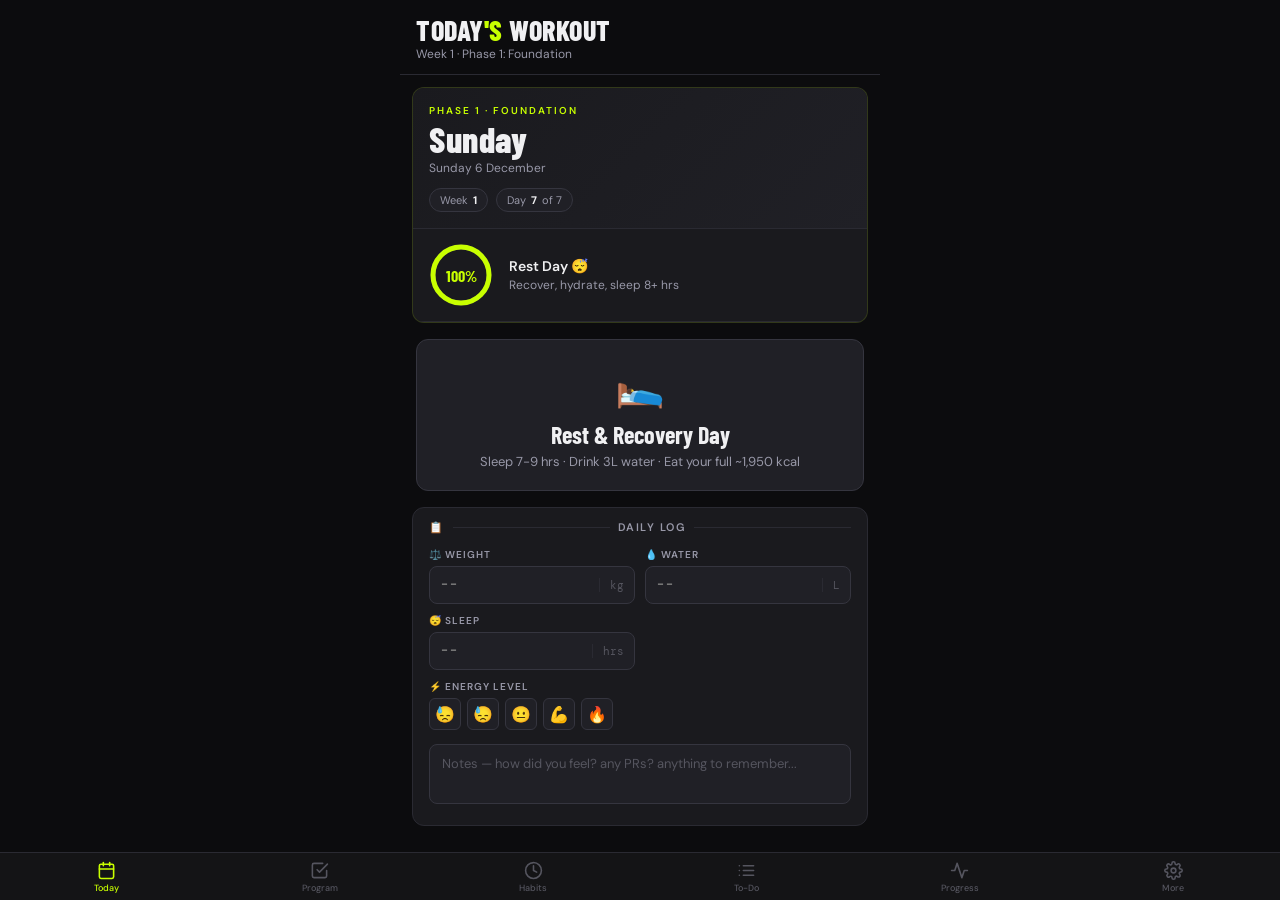
==== commit 15971412: "New version of fitness tracker" ====
--- a/index.html
+++ b/index.html
@@ -65,15 +65,15 @@
 .nav-btn {
   flex:1; display:flex; flex-direction:column;
   align-items:center; justify-content:center;
-  padding:10px 4px 8px;
-  gap:3px; border:none; background:none;
+  padding:8px 2px 6px;
+  gap:2px; border:none; background:none;
   cursor:pointer; color:var(--text3);
   font-family:'DM Sans',sans-serif;
-  font-size:10px; font-weight:500;
+  font-size:9px; font-weight:500;
   transition:color .2s;
 }
 .nav-btn.active { color:var(--lime); }
-.nav-btn svg { width:22px; height:22px; }
+.nav-btn svg { width:19px; height:19px; }
 .nav-dot {
   position:absolute; top:8px; right:calc(50% - 14px);
   width:6px; height:6px; border-radius:50%;
@@ -648,6 +648,300 @@
 ::-webkit-scrollbar-track { background:transparent; }
 ::-webkit-scrollbar-thumb { background:var(--border2); border-radius:2px; }
 
+/* ── HABIT TRACKER ── */
+.habit-date-strip {
+  display:flex; gap:6px; padding:12px 12px 4px;
+  overflow-x:auto; scrollbar-width:none;
+}
+.habit-date-strip::-webkit-scrollbar{display:none;}
+.hds-day {
+  display:flex; flex-direction:column; align-items:center;
+  min-width:40px; padding:8px 6px;
+  border-radius:10px; cursor:pointer;
+  border:1px solid var(--border);
+  background:var(--card);
+  transition:all .2s; flex-shrink:0;
+}
+.hds-day.active {
+  background:var(--lime); border-color:var(--lime);
+}
+.hds-day.active .hds-dow,
+.hds-day.active .hds-num { color:#0a0a0a; }
+.hds-dow { font-size:9px; font-weight:600; color:var(--text3); letter-spacing:.5px; text-transform:uppercase; }
+.hds-num { font-family:'Barlow Condensed',sans-serif; font-size:18px; font-weight:700; color:var(--text); line-height:1.1; }
+
+.habit-section { padding:10px 12px 0; }
+.habit-section-title {
+  font-size:10px; font-weight:700; letter-spacing:1.5px;
+  color:var(--text3); text-transform:uppercase;
+  padding:8px 0 6px; display:flex; align-items:center; gap:8px;
+}
+.habit-section-title span { flex:1; height:1px; background:var(--border); }
+
+.habit-card {
+  background:var(--card);
+  border:1px solid var(--border);
+  border-radius:var(--r);
+  margin-bottom:8px;
+  overflow:hidden;
+}
+.habit-row {
+  display:flex; align-items:center; gap:12px;
+  padding:12px 14px;
+  cursor:pointer; user-select:none;
+  transition:background .15s;
+}
+.habit-row:active { background:var(--card2); }
+.habit-icon {
+  width:36px; height:36px; border-radius:10px;
+  display:flex; align-items:center; justify-content:center;
+  font-size:18px; flex-shrink:0;
+  background:var(--card2); border:1px solid var(--border2);
+}
+.habit-info { flex:1; min-width:0; }
+.habit-name { font-size:14px; font-weight:500; }
+.habit-streak {
+  font-size:11px; color:var(--text2); margin-top:2px;
+  display:flex; align-items:center; gap:4px;
+}
+.streak-fire { color:var(--coral); }
+.habit-check {
+  width:28px; height:28px; border-radius:8px;
+  border:2px solid var(--border2);
+  display:flex; align-items:center; justify-content:center;
+  flex-shrink:0; transition:all .2s cubic-bezier(.34,1.56,.64,1);
+}
+.habit-row.habit-done .habit-check {
+  background:var(--lime); border-color:var(--lime);
+  transform:scale(1.08);
+}
+.habit-row.habit-done .habit-name { color:var(--text3); }
+.habit-row.habit-done .habit-check svg { opacity:1 !important; }
+.habit-check svg { opacity:0; transition:opacity .15s; }
+
+/* Weekly grid inside habit card */
+.habit-week-grid {
+  display:flex; gap:3px;
+  padding:0 14px 12px;
+}
+.hwg-cell {
+  flex:1; height:8px; border-radius:3px;
+  background:var(--border2);
+  transition:background .3s;
+}
+.hwg-cell.done { background:var(--lime); }
+.hwg-cell.today { outline:1.5px solid var(--lime); outline-offset:1px; }
+
+/* Add habit form */
+.add-habit-btn {
+  width:100%; padding:12px;
+  background:var(--card); border:1px dashed var(--border2);
+  border-radius:var(--r); color:var(--text2);
+  font-family:'DM Sans',sans-serif; font-size:13px;
+  cursor:pointer; display:flex; align-items:center;
+  justify-content:center; gap:8px; margin-bottom:8px;
+  transition:all .2s;
+}
+.add-habit-btn:hover { border-color:var(--lime); color:var(--lime); }
+
+.habit-form {
+  background:var(--card);
+  border:1px solid var(--border);
+  border-radius:var(--r);
+  padding:14px; margin-bottom:8px;
+}
+.habit-form input, .habit-form select {
+  width:100%; background:var(--card2);
+  border:1px solid var(--border2); border-radius:var(--r-sm);
+  color:var(--text); font-family:'DM Sans',sans-serif;
+  font-size:14px; padding:10px 12px;
+  outline:none; margin-bottom:8px;
+  transition:border-color .2s;
+}
+.habit-form input:focus { border-color:var(--lime); }
+.habit-form-row { display:flex; gap:8px; }
+.habit-emoji-pick {
+  display:flex; flex-wrap:wrap; gap:6px;
+  margin-bottom:10px;
+}
+.emoji-opt {
+  width:36px; height:36px; border-radius:8px;
+  background:var(--card2); border:1.5px solid var(--border2);
+  font-size:18px; cursor:pointer;
+  display:flex; align-items:center; justify-content:center;
+  transition:all .2s;
+}
+.emoji-opt.selected { border-color:var(--lime); background:rgba(200,255,0,.1); }
+
+/* Habit stats */
+.habit-stats-row {
+  display:grid; grid-template-columns:repeat(3,1fr);
+  gap:8px; margin-bottom:10px;
+}
+.hstat {
+  background:var(--card); border:1px solid var(--border);
+  border-radius:var(--r); padding:12px; text-align:center;
+}
+.hstat-val {
+  font-family:'Barlow Condensed',sans-serif;
+  font-size:26px; font-weight:700;
+}
+.hstat-lbl { font-size:10px; color:var(--text2); margin-top:2px; text-transform:uppercase; letter-spacing:.8px; }
+
+/* ── TO-DO LIST ── */
+.todo-tabs {
+  display:flex; border-bottom:1px solid var(--border);
+  padding:0 12px;
+}
+.todo-tab {
+  padding:12px 16px 10px; font-size:13px; font-weight:600;
+  color:var(--text2); cursor:pointer; border:none;
+  background:none; border-bottom:2px solid transparent;
+  margin-bottom:-1px; transition:all .2s;
+  display:flex; align-items:center; gap:6px;
+}
+.todo-tab.active { color:var(--lime); border-bottom-color:var(--lime); }
+.todo-badge {
+  min-width:18px; height:18px; border-radius:100px;
+  background:var(--card2); border:1px solid var(--border2);
+  font-size:10px; font-weight:700; color:var(--text2);
+  display:inline-flex; align-items:center; justify-content:center;
+  padding:0 5px;
+}
+.todo-tab.active .todo-badge { background:rgba(200,255,0,.15); color:var(--lime); border-color:rgba(200,255,0,.3); }
+
+.todo-panel { display:none; padding:10px 12px; }
+.todo-panel.active { display:block; }
+
+/* Add task input */
+.todo-add-wrap {
+  display:flex; gap:8px; margin-bottom:12px;
+}
+.todo-add-wrap input {
+  flex:1; background:var(--card);
+  border:1px solid var(--border2); border-radius:var(--r-sm);
+  color:var(--text); font-family:'DM Sans',sans-serif;
+  font-size:14px; padding:10px 12px;
+  outline:none; transition:border-color .2s;
+}
+.todo-add-wrap input:focus { border-color:var(--lime); }
+.todo-add-btn {
+  width:42px; height:42px; border-radius:var(--r-sm);
+  background:var(--lime); border:none;
+  font-size:22px; font-weight:300;
+  color:#0a0a0a; cursor:pointer;
+  display:flex; align-items:center; justify-content:center;
+  flex-shrink:0; transition:transform .15s;
+}
+.todo-add-btn:active { transform:scale(.93); }
+
+/* Priority selector */
+.priority-row {
+  display:flex; gap:6px; margin-bottom:10px;
+}
+.pri-btn {
+  padding:4px 12px; border-radius:100px;
+  font-size:11px; font-weight:600;
+  border:1px solid var(--border2);
+  background:var(--card2); color:var(--text2);
+  cursor:pointer; transition:all .15s;
+}
+.pri-btn.sel-high   { background:rgba(255,94,58,.15);  border-color:var(--coral);  color:var(--coral); }
+.pri-btn.sel-medium { background:rgba(255,200,71,.15); border-color:var(--gold);   color:var(--gold); }
+.pri-btn.sel-low    { background:rgba(58,140,255,.15); border-color:var(--blue);   color:var(--blue); }
+
+/* Task item */
+.task-item {
+  display:flex; align-items:flex-start; gap:10px;
+  padding:11px 14px;
+  background:var(--card);
+  border:1px solid var(--border);
+  border-radius:var(--r);
+  margin-bottom:6px;
+  cursor:pointer; user-select:none;
+  transition:all .2s;
+  position:relative; overflow:hidden;
+}
+.task-item::before {
+  content:''; position:absolute;
+  left:0; top:0; bottom:0; width:3px;
+}
+.task-item.pri-high::before   { background:var(--coral); }
+.task-item.pri-medium::before { background:var(--gold); }
+.task-item.pri-low::before    { background:var(--blue); }
+.task-item.task-done { opacity:.5; }
+.task-item:active { opacity:.7; }
+
+.task-cb {
+  width:22px; height:22px; border-radius:6px;
+  border:2px solid var(--border2); flex-shrink:0;
+  display:flex; align-items:center; justify-content:center;
+  transition:all .2s cubic-bezier(.34,1.56,.64,1);
+  margin-top:1px;
+}
+.task-item.task-done .task-cb {
+  background:var(--success); border-color:var(--success);
+}
+.task-cb svg { opacity:0; }
+.task-item.task-done .task-cb svg { opacity:1; }
+
+.task-body { flex:1; min-width:0; }
+.task-text {
+  font-size:13.5px; font-weight:500; line-height:1.3;
+}
+.task-item.task-done .task-text {
+  text-decoration:line-through; color:var(--text3);
+}
+.task-meta {
+  display:flex; align-items:center; gap:8px;
+  margin-top:4px;
+}
+.task-time { font-size:11px; color:var(--text3); font-family:'DM Mono',monospace; }
+.task-pri-tag {
+  font-size:10px; font-weight:600; padding:2px 7px;
+  border-radius:100px; letter-spacing:.5px;
+}
+.task-pri-tag.high   { background:rgba(255,94,58,.15);  color:var(--coral); }
+.task-pri-tag.medium { background:rgba(255,200,71,.15); color:var(--gold); }
+.task-pri-tag.low    { background:rgba(58,140,255,.15); color:var(--blue); }
+
+.task-del {
+  background:none; border:none; color:var(--text3);
+  font-size:16px; cursor:pointer; padding:2px 4px;
+  border-radius:4px; flex-shrink:0; line-height:1;
+  transition:color .15s;
+}
+.task-del:hover { color:var(--coral); }
+
+/* Filters */
+.todo-filters {
+  display:flex; gap:6px; margin-bottom:10px;
+  overflow-x:auto; scrollbar-width:none;
+}
+.todo-filters::-webkit-scrollbar{display:none;}
+.filter-btn {
+  padding:5px 12px; border-radius:100px; font-size:11px;
+  font-weight:600; border:1px solid var(--border);
+  background:var(--card); color:var(--text2);
+  cursor:pointer; white-space:nowrap; transition:all .2s;
+  flex-shrink:0;
+}
+.filter-btn.active { background:var(--card2); border-color:var(--border2); color:var(--text); }
+
+/* Daily reset banner */
+.daily-reset-note {
+  text-align:center; padding:8px;
+  font-size:11px; color:var(--text3);
+  margin-bottom:8px;
+}
+
+/* Empty state */
+.todo-empty {
+  text-align:center; padding:32px 16px;
+  color:var(--text3); font-size:13px;
+}
+.todo-empty .big { font-size:36px; margin-bottom:8px; }
+
 /* Animations */
 @keyframes fadeIn { from{opacity:0;transform:translateY(8px)} to{opacity:1;transform:translateY(0)} }
 .screen.active > * { animation:fadeIn .2s ease both; }
@@ -722,6 +1016,24 @@
       <p class="header-sub">Customise your experience</p>
     </div>
     <div id="settingsContent"></div>
+  </div>
+
+  <!-- ═══ HABITS SCREEN ═══ -->
+  <div class="screen" id="screen-habits">
+    <div class="page-header">
+      <h1 class="font-cond">HABIT <span>TRACKER</span></h1>
+      <p class="header-sub" id="habitHeaderSub">Build streaks, stay consistent</p>
+    </div>
+    <div id="habitsContent"></div>
+  </div>
+
+  <!-- ═══ TODO SCREEN ═══ -->
+  <div class="screen" id="screen-todo">
+    <div class="page-header">
+      <h1 class="font-cond">TO-DO <span>LIST</span></h1>
+      <p class="header-sub" id="todoHeaderSub">Daily tasks + persistent backlog</p>
+    </div>
+    <div id="todoContent"></div>
   </div>
 
   <!-- BOTTOM NAV -->
@@ -738,6 +1050,19 @@
       </svg>
       Program
     </button>
+    <button class="nav-btn" onclick="switchTab('habits')" id="nav-habits">
+      <svg viewBox="0 0 24 24" fill="none" stroke="currentColor" stroke-width="2" stroke-linecap="round" stroke-linejoin="round">
+        <path d="M12 2a10 10 0 100 20A10 10 0 0012 2z"/><path d="M12 6v6l4 2"/>
+      </svg>
+      Habits
+    </button>
+    <button class="nav-btn" onclick="switchTab('todo')" id="nav-todo">
+      <svg viewBox="0 0 24 24" fill="none" stroke="currentColor" stroke-width="2" stroke-linecap="round" stroke-linejoin="round">
+        <line x1="8" y1="6" x2="21" y2="6"/><line x1="8" y1="12" x2="21" y2="12"/><line x1="8" y1="18" x2="21" y2="18"/>
+        <line x1="3" y1="6" x2="3.01" y2="6"/><line x1="3" y1="12" x2="3.01" y2="12"/><line x1="3" y1="18" x2="3.01" y2="18"/>
+      </svg>
+      To-Do
+    </button>
     <button class="nav-btn" onclick="switchTab('progress')" id="nav-progress">
       <svg viewBox="0 0 24 24" fill="none" stroke="currentColor" stroke-width="2" stroke-linecap="round" stroke-linejoin="round">
         <polyline points="22 12 18 12 15 21 9 3 6 12 2 12"/>
@@ -748,7 +1073,7 @@
       <svg viewBox="0 0 24 24" fill="none" stroke="currentColor" stroke-width="2" stroke-linecap="round" stroke-linejoin="round">
         <circle cx="12" cy="12" r="3"/><path d="M19.4 15a1.65 1.65 0 00.33 1.82l.06.06a2 2 0 010 2.83 2 2 0 01-2.83 0l-.06-.06a1.65 1.65 0 00-1.82-.33 1.65 1.65 0 00-1 1.51V21a2 2 0 01-4 0v-.09A1.65 1.65 0 009 19.4a1.65 1.65 0 00-1.82.33l-.06.06a2 2 0 01-2.83-2.83l.06-.06A1.65 1.65 0 004.68 15a1.65 1.65 0 00-1.51-1H3a2 2 0 010-4h.09A1.65 1.65 0 004.6 9a1.65 1.65 0 00-.33-1.82l-.06-.06a2 2 0 012.83-2.83l.06.06A1.65 1.65 0 009 4.68a1.65 1.65 0 001-1.51V3a2 2 0 014 0v.09a1.65 1.65 0 001 1.51 1.65 1.65 0 001.82-.33l.06-.06a2 2 0 012.83 2.83l-.06.06A1.65 1.65 0 0019.4 9a1.65 1.65 0 001.51 1H21a2 2 0 010 4h-.09a1.65 1.65 0 00-1.51 1z"/>
       </svg>
-      Settings
+      More
     </button>
   </nav>
 </div>
@@ -1877,9 +2202,10 @@
 
 function exportData() {
   const data = {
-    version: '1.0',
+    version: '2.0',
     exportedAt: new Date().toISOString(),
-    profile, checked, dailyLog, reminders
+    profile, checked, dailyLog, reminders,
+    habits, habitLogs, todoDaily, todoBacklog
   };
   const blob = new Blob([JSON.stringify(data, null, 2)], { type:'application/json' });
   const url = URL.createObjectURL(blob);
@@ -1898,10 +2224,14 @@
   reader.onload = ev => {
     try {
       const data = JSON.parse(ev.target.result);
-      if (data.profile)   { profile   = data.profile;   saveData('ft_profile',   profile); }
-      if (data.checked)   { checked   = data.checked;   saveData('ft_checked',   checked); }
-      if (data.dailyLog)  { dailyLog  = data.dailyLog;  saveData('ft_dailyLog',  dailyLog); }
-      if (data.reminders) { reminders = data.reminders; saveData('ft_reminders', reminders); }
+      if (data.profile)      { profile      = data.profile;      saveData('ft_profile',      profile); }
+      if (data.checked)      { checked      = data.checked;      saveData('ft_checked',      checked); }
+      if (data.dailyLog)     { dailyLog     = data.dailyLog;     saveData('ft_dailyLog',     dailyLog); }
+      if (data.reminders)    { reminders    = data.reminders;    saveData('ft_reminders',    reminders); }
+      if (data.habits)       { habits       = data.habits;       saveData('ft_habits',       habits); }
+      if (data.habitLogs)    { habitLogs    = data.habitLogs;    saveData('ft_habitLogs',    habitLogs); }
+      if (data.todoDaily)    { todoDaily    = data.todoDaily;    saveData('ft_todoDaily',    todoDaily); }
+      if (data.todoBacklog)  { todoBacklog  = data.todoBacklog;  saveData('ft_todoBacklog',  todoBacklog); }
       showToast('✅ Data imported! Reloading…');
       setTimeout(() => location.reload(), 1200);
     } catch(err) {
@@ -1913,7 +2243,7 @@
 
 function resetData() {
   if (!confirm('Reset ALL progress? This cannot be undone.')) return;
-  ['ft_profile','ft_checked','ft_dailyLog','ft_reminders'].forEach(k => localStorage.removeItem(k));
+  ['ft_profile','ft_checked','ft_dailyLog','ft_reminders','ft_habits','ft_habitLogs','ft_todoDaily','ft_todoBacklog'].forEach(k => localStorage.removeItem(k));
   showToast('🗑️ All data cleared. Reloading…');
   setTimeout(() => location.reload(), 1000);
 }
@@ -1926,13 +2256,448 @@
   document.querySelectorAll('.nav-btn').forEach(b => b.classList.remove('active'));
   document.getElementById(`screen-${tab}`).classList.add('active');
   document.getElementById(`nav-${tab}`).classList.add('active');
-
   if (tab === 'today')    renderToday();
   if (tab === 'week')     renderWeek();
+  if (tab === 'habits')   renderHabits();
+  if (tab === 'todo')     renderTodo();
   if (tab === 'progress') renderProgress();
   if (tab === 'settings') renderSettings();
-
   window.scrollTo(0,0);
+}
+
+// ═══════════════════════════════════════════════════════════════════
+//  HABIT TRACKER
+// ═══════════════════════════════════════════════════════════════════
+const DEFAULT_HABITS = [
+  { id:'h1', name:'Drink 3L Water',     icon:'💧', color:'#3a8cff', category:'health' },
+  { id:'h2', name:'Sleep 7-9 hours',    icon:'😴', color:'#9b7eff', category:'health' },
+  { id:'h3', name:'No junk food',       icon:'🥗', color:'#00d68f', category:'health' },
+  { id:'h4', name:'Morning stretch',    icon:'🧘', color:'#c8ff00', category:'fitness' },
+  { id:'h5', name:'Evening walk',       icon:'🚶', color:'#ffc847', category:'fitness' },
+  { id:'h6', name:'Read 20 minutes',    icon:'📖', color:'#ff5e3a', category:'mindset' },
+];
+
+let habits     = loadData('ft_habits',     DEFAULT_HABITS);
+let habitLogs  = loadData('ft_habitLogs',  {});  // { "YYYY-MM-DD": { habitId: true } }
+let habitView  = { selectedDate: dateKey() };
+let addingHabit = false;
+let newHabitEmoji = '⭐';
+
+const EMOJI_OPTIONS = ['💧','😴','🥗','🧘','🚶','📖','💪','🏃','🎯','✅','🧠','❤️','🌅','🍎','☕','📝','🎵','💊','🛁','📵'];
+
+function getHabitLog(dk) { return habitLogs[dk] || {}; }
+
+function toggleHabit(habitId, dk) {
+  if (!habitLogs[dk]) habitLogs[dk] = {};
+  habitLogs[dk][habitId] = !habitLogs[dk][habitId];
+  saveData('ft_habitLogs', habitLogs);
+}
+
+function getStreak(habitId) {
+  let streak = 0;
+  const today = new Date();
+  for (let i = 0; i < 365; i++) {
+    const d = new Date(today); d.setDate(d.getDate() - i);
+    const dk = dateKey(d);
+    if (habitLogs[dk]?.[habitId]) streak++;
+    else if (i > 0) break;
+  }
+  return streak;
+}
+
+function getWeekGrid(habitId) {
+  const grid = [];
+  const today = new Date();
+  for (let i = 6; i >= 0; i--) {
+    const d = new Date(today); d.setDate(d.getDate() - i);
+    grid.push({ dk: dateKey(d), isToday: i === 0 });
+  }
+  return grid;
+}
+
+function getCompletedToday(dk) {
+  const log = getHabitLog(dk);
+  return habits.filter(h => log[h.id]).length;
+}
+
+function renderHabits() {
+  const dk = habitView.selectedDate;
+  const log = getHabitLog(dk);
+  const todayDk = dateKey();
+  const totalDone = getCompletedToday(dk);
+
+  document.getElementById('habitHeaderSub').textContent =
+    dk === todayDk ? `Today · ${totalDone}/${habits.length} completed` :
+    `${new Date(dk+'T12:00:00').toLocaleDateString('en-GB',{weekday:'short',day:'numeric',month:'short'})} · ${totalDone}/${habits.length} done`;
+
+  // Build date strip (last 7 days)
+  let dateStrip = '<div class="habit-date-strip">';
+  for (let i = 6; i >= 0; i--) {
+    const d = new Date(); d.setDate(d.getDate() - i);
+    const dddk = dateKey(d);
+    const isActive = dddk === dk;
+    const dow = d.toLocaleDateString('en-GB',{weekday:'short'}).slice(0,1);
+    const num = d.getDate();
+    dateStrip += `<div class="hds-day ${isActive?'active':''}" onclick="selectHabitDate('${dddk}')">
+      <div class="hds-dow">${dow}</div>
+      <div class="hds-num">${num}</div>
+    </div>`;
+  }
+  dateStrip += '</div>';
+
+  // Stats row
+  const totalStreaks = habits.reduce((a,h) => a + getStreak(h.id), 0);
+  const best = habits.reduce((best,h) => { const s=getStreak(h.id); return s>best?s:best; }, 0);
+  const stats = `
+  <div class="habit-section">
+    <div class="habit-stats-row">
+      <div class="hstat">
+        <div class="hstat-val" style="color:var(--lime)">${totalDone}/${habits.length}</div>
+        <div class="hstat-lbl">Done Today</div>
+      </div>
+      <div class="hstat">
+        <div class="hstat-val" style="color:var(--coral)">${best}</div>
+        <div class="hstat-lbl">Best Streak</div>
+      </div>
+      <div class="hstat">
+        <div class="hstat-val" style="color:var(--gold)">${totalStreaks}</div>
+        <div class="hstat-lbl">Total Days</div>
+      </div>
+    </div>
+  </div>`;
+
+  // Habits list grouped by category
+  const cats = { fitness:'💪 Fitness', health:'🌿 Health', mindset:'🧠 Mindset & Lifestyle', custom:'✨ My Habits' };
+  const grouped = {};
+  habits.forEach(h => {
+    const cat = h.category || 'custom';
+    if (!grouped[cat]) grouped[cat] = [];
+    grouped[cat].push(h);
+  });
+
+  let habitList = '';
+  Object.entries(grouped).forEach(([cat, list]) => {
+    habitList += `<div class="habit-section">
+      <div class="habit-section-title">${cats[cat]||cat} <span></span></div>`;
+    list.forEach(h => {
+      const done = !!log[h.id];
+      const streak = getStreak(h.id);
+      const weekGrid = getWeekGrid(h.id);
+      habitList += `
+      <div class="habit-card">
+        <div class="habit-row ${done?'habit-done':''}"
+          onclick="handleHabitToggle('${h.id}','${dk}',this)">
+          <div class="habit-icon" style="${done?`background:${h.color}22;border-color:${h.color}44`:''}">${h.icon}</div>
+          <div class="habit-info">
+            <div class="habit-name">${h.name}</div>
+            <div class="habit-streak">
+              ${streak > 0 ? `<span class="streak-fire">🔥</span> ${streak} day streak` : 'Start your streak today'}
+            </div>
+          </div>
+          <div class="habit-check" style="${done?`background:${h.color};border-color:${h.color}`:''}">
+            <svg width="14" height="14" viewBox="0 0 14 14" fill="none">
+              <polyline points="2,7 6,11 12,3" stroke="${done?'#0a0a0a':'var(--text)'}" stroke-width="2" stroke-linecap="round" stroke-linejoin="round"/>
+            </svg>
+          </div>
+        </div>
+        <div class="habit-week-grid">
+          ${weekGrid.map(({dk:wdk, isToday}) => {
+            const wdone = !!habitLogs[wdk]?.[h.id];
+            return `<div class="hwg-cell ${wdone?'done':''} ${isToday?'today':''}"
+              title="${wdk}" style="${wdone?`background:${h.color}`:''}"></div>`;
+          }).join('')}
+        </div>
+      </div>`;
+      // Long-press to delete: show delete on the habit card itself
+    });
+    habitList += '</div>';
+  });
+
+  // Add habit button / form
+  let addSection = `<div class="habit-section">`;
+  if (addingHabit) {
+    addSection += `
+    <div class="habit-form">
+      <div style="font-size:13px;font-weight:600;margin-bottom:10px;color:var(--text)">New Habit</div>
+      <input type="text" id="newHabitName" placeholder="Habit name e.g. Meditate 10 min" maxlength="40"/>
+      <div style="font-size:10px;color:var(--text2);letter-spacing:1px;text-transform:uppercase;margin-bottom:6px">Pick an icon</div>
+      <div class="habit-emoji-pick">
+        ${EMOJI_OPTIONS.map(e => `<div class="emoji-opt ${e===newHabitEmoji?'selected':''}" onclick="selectEmoji('${e}')">${e}</div>`).join('')}
+      </div>
+      <select id="newHabitCat" style="margin-bottom:10px">
+        <option value="fitness">💪 Fitness</option>
+        <option value="health">🌿 Health</option>
+        <option value="mindset">🧠 Mindset & Lifestyle</option>
+        <option value="custom">✨ My Habits</option>
+      </select>
+      <div class="habit-form-row">
+        <button class="btn btn-primary" style="flex:1;padding:10px" onclick="saveNewHabit()">Add Habit</button>
+        <button class="btn btn-ghost" style="padding:10px 16px" onclick="cancelAddHabit()">Cancel</button>
+      </div>
+    </div>`;
+  } else {
+    addSection += `<button class="add-habit-btn" onclick="startAddHabit()">＋ Add new habit</button>`;
+  }
+  addSection += `</div>`;
+
+  // Manage (delete) section at the bottom
+  let manageSection = '';
+  if (habits.length > 0) {
+    manageSection = `<div class="habit-section">
+      <div class="habit-section-title">Manage <span></span></div>
+      <div style="background:var(--card);border:1px solid var(--border);border-radius:var(--r);overflow:hidden">
+        ${habits.map(h => `
+        <div style="display:flex;align-items:center;gap:10px;padding:10px 14px;border-bottom:1px solid var(--border)">
+          <span style="font-size:18px">${h.icon}</span>
+          <span style="flex:1;font-size:13px">${h.name}</span>
+          <button onclick="deleteHabit('${h.id}')" style="background:none;border:none;color:var(--text3);font-size:18px;cursor:pointer;padding:2px 6px;border-radius:4px" title="Delete">🗑</button>
+        </div>`).join('')}
+      </div>
+    </div>`;
+  }
+
+  document.getElementById('habitsContent').innerHTML =
+    dateStrip + stats + habitList + addSection + manageSection + '<div style="height:8px"></div>';
+}
+
+function selectHabitDate(dk) {
+  habitView.selectedDate = dk;
+  renderHabits();
+}
+
+function handleHabitToggle(habitId, dk, rowEl) {
+  toggleHabit(habitId, dk);
+  const done = !!habitLogs[dk]?.[habitId];
+  rowEl.classList.toggle('habit-done', done);
+  // Refresh full screen for streak + grid updates
+  renderHabits();
+  if (done) showToast('✅ Habit logged!');
+}
+
+function startAddHabit()  { addingHabit = true;  renderHabits(); setTimeout(()=>document.getElementById('newHabitName')?.focus(),100); }
+function cancelAddHabit() { addingHabit = false; renderHabits(); }
+function selectEmoji(e)   { newHabitEmoji = e; renderHabits(); setTimeout(()=>document.getElementById('newHabitName')?.focus(),50); }
+
+function saveNewHabit() {
+  const name = document.getElementById('newHabitName')?.value?.trim();
+  if (!name) { showToast('Please enter a habit name'); return; }
+  const cat = document.getElementById('newHabitCat')?.value || 'custom';
+  const colors = { fitness:'#c8ff00', health:'#00d68f', mindset:'#9b7eff', custom:'#ffc847' };
+  habits.push({
+    id: 'h' + Date.now(),
+    name, icon: newHabitEmoji,
+    color: colors[cat] || '#3a8cff',
+    category: cat
+  });
+  saveData('ft_habits', habits);
+  addingHabit = false;
+  newHabitEmoji = '⭐';
+  showToast('✨ Habit added!');
+  renderHabits();
+}
+
+function deleteHabit(id) {
+  if (!confirm('Delete this habit? Your log history will be kept.')) return;
+  habits = habits.filter(h => h.id !== id);
+  saveData('ft_habits', habits);
+  showToast('🗑 Habit removed');
+  renderHabits();
+}
+
+// ═══════════════════════════════════════════════════════════════════
+//  TO-DO LIST
+// ═══════════════════════════════════════════════════════════════════
+let todoDaily    = loadData('ft_todoDaily',    {});   // { "YYYY-MM-DD": [{id,text,done,pri,ts}] }
+let todoBacklog  = loadData('ft_todoBacklog',  []);   // [{id,text,done,pri,ts,created}]
+let todoTab      = 'daily';
+let todoFilter   = 'all';
+let todoPriority = 'medium';
+
+function saveTodoDaily()   { saveData('ft_todoDaily',   todoDaily); }
+function saveTodoBacklog() { saveData('ft_todoBacklog', todoBacklog); }
+
+function getTodayTasks() {
+  const dk = dateKey();
+  if (!todoDaily[dk]) todoDaily[dk] = [];
+  return todoDaily[dk];
+}
+
+function renderTodo() {
+  const dk = dateKey();
+  const dailyTasks = getTodayTasks();
+  const doneDaily  = dailyTasks.filter(t => t.done).length;
+  const pendBacklog = todoBacklog.filter(t => !t.done).length;
+
+  document.getElementById('todoHeaderSub').textContent =
+    `${doneDaily}/${dailyTasks.length} done today · ${pendBacklog} backlog pending`;
+
+  const filterBtns = (active, opts) => `
+    <div class="todo-filters">
+      ${opts.map(([k,l]) => `<button class="filter-btn ${active===k?'active':''}" onclick="setTodoFilter('${k}')">${l}</button>`).join('')}
+    </div>`;
+
+  const addForm = `
+    <div class="todo-add-wrap">
+      <input type="text" id="todoInput" placeholder="Add a task…" maxlength="120"
+        onkeydown="if(event.key==='Enter')addTask()"
+        style="flex:1"/>
+      <button class="todo-add-btn" onclick="addTask()">+</button>
+    </div>
+    <div class="priority-row">
+      <span style="font-size:11px;color:var(--text3);align-self:center">Priority:</span>
+      ${['high','medium','low'].map(p => `
+        <button class="pri-btn ${todoPriority===p?'sel-'+p:''}" onclick="setTodoPriority('${p}')">${p.charAt(0).toUpperCase()+p.slice(1)}</button>`).join('')}
+    </div>`;
+
+  const renderTaskItem = (task, panel) => {
+    const timeStr = task.ts ? new Date(task.ts).toLocaleTimeString('en-GB',{hour:'2-digit',minute:'2-digit'}) : '';
+    return `
+    <div class="task-item pri-${task.pri||'medium'} ${task.done?'task-done':''}"
+      onclick="toggleTask('${task.id}','${panel}')">
+      <div class="task-cb">
+        <svg width="12" height="12" viewBox="0 0 12 12" fill="none">
+          <polyline points="1.5,6 5,9.5 10.5,2.5" stroke="white" stroke-width="1.8" stroke-linecap="round" stroke-linejoin="round"/>
+        </svg>
+      </div>
+      <div class="task-body">
+        <div class="task-text">${task.text}</div>
+        <div class="task-meta">
+          ${timeStr ? `<span class="task-time">${timeStr}</span>` : ''}
+          <span class="task-pri-tag ${task.pri||'medium'}">${task.pri||'medium'}</span>
+        </div>
+      </div>
+      <button class="task-del" onclick="event.stopPropagation();deleteTask('${task.id}','${panel}')">×</button>
+    </div>`;
+  };
+
+  // Daily panel
+  const filterDaily = (tasks) => {
+    if (todoFilter === 'pending') return tasks.filter(t => !t.done);
+    if (todoFilter === 'done')    return tasks.filter(t => t.done);
+    if (todoFilter === 'high')    return tasks.filter(t => t.pri === 'high');
+    return tasks;
+  };
+
+  const filteredDaily = filterDaily(dailyTasks);
+  const sortedDaily   = [...filteredDaily].sort((a,b) => {
+    if (a.done !== b.done) return a.done ? 1 : -1;
+    const pOrder = {high:0,medium:1,low:2};
+    return (pOrder[a.pri]||1) - (pOrder[b.pri]||1);
+  });
+
+  let dailyPanel = `<div class="todo-panel ${todoTab==='daily'?'active':''}" id="todo-daily">
+    <div class="daily-reset-note">📅 Daily tasks reset at midnight each day</div>
+    ${addForm}
+    ${filterBtns(todoFilter,[['all','All'],['pending','Pending'],['done','Done'],['high','🔴 High']])}
+    ${sortedDaily.length === 0 ? `<div class="todo-empty"><div class="big">📋</div>No tasks yet — add one above!</div>` :
+      sortedDaily.map(t => renderTaskItem(t,'daily')).join('')}
+  </div>`;
+
+  // Backlog panel
+  const filterBacklog = (tasks) => {
+    if (todoFilter === 'pending') return tasks.filter(t => !t.done);
+    if (todoFilter === 'done')    return tasks.filter(t => t.done);
+    if (todoFilter === 'high')    return tasks.filter(t => t.pri === 'high');
+    return tasks;
+  };
+  const sortedBacklog = [...filterBacklog(todoBacklog)].sort((a,b) => {
+    if (a.done !== b.done) return a.done ? 1 : -1;
+    const pOrder = {high:0,medium:1,low:2};
+    return (pOrder[a.pri]||1) - (pOrder[b.pri]||1);
+  });
+
+  let backlogPanel = `<div class="todo-panel ${todoTab==='backlog'?'active':''}" id="todo-backlog">
+    <div class="daily-reset-note">📌 Persistent tasks — stay until you delete them</div>
+    ${addForm.replace(/id="todoInput"/,'id="todoInputBl"').replace(/id="todoInput"/,'id="todoInputBl"')
+      .replace("onclick=\"addTask()\"","onclick=\"addTask('backlog')\"")
+      .replace("if(event.key==='Enter')addTask()","if(event.key==='Enter')addTask('backlog')")}
+    ${filterBtns(todoFilter,[['all','All'],['pending','Pending'],['done','Done'],['high','🔴 High']])}
+    ${sortedBacklog.length === 0 ? `<div class="todo-empty"><div class="big">📌</div>No backlog tasks — add something persistent!</div>` :
+      sortedBacklog.map(t => renderTaskItem(t,'backlog')).join('')}
+    ${sortedBacklog.filter(t=>t.done).length > 0 ? `
+      <button onclick="clearDoneBacklog()" style="width:100%;padding:10px;margin-top:8px;background:var(--card);border:1px solid var(--border);border-radius:var(--r);color:var(--text3);font-family:'DM Sans',sans-serif;font-size:12px;cursor:pointer">
+        🗑 Clear completed tasks
+      </button>` : ''}
+  </div>`;
+
+  const tabs = `
+  <div class="todo-tabs">
+    <button class="todo-tab ${todoTab==='daily'?'active':''}" onclick="setTodoTab('daily')">
+      Daily
+      <span class="todo-badge">${dailyTasks.filter(t=>!t.done).length}</span>
+    </button>
+    <button class="todo-tab ${todoTab==='backlog'?'active':''}" onclick="setTodoTab('backlog')">
+      Backlog
+      <span class="todo-badge">${todoBacklog.filter(t=>!t.done).length}</span>
+    </button>
+  </div>`;
+
+  document.getElementById('todoContent').innerHTML = tabs + dailyPanel + backlogPanel;
+}
+
+function setTodoTab(tab) {
+  todoTab = tab;
+  todoFilter = 'all';
+  renderTodo();
+  setTimeout(() => document.getElementById(tab==='daily'?'todoInput':'todoInputBl')?.focus(), 100);
+}
+
+function setTodoFilter(f) { todoFilter = f; renderTodo(); }
+function setTodoPriority(p) { todoPriority = p; renderTodo(); setTimeout(()=>document.getElementById(todoTab==='daily'?'todoInput':'todoInputBl')?.focus(),50); }
+
+function addTask(panel) {
+  panel = panel || todoTab;
+  const inputId = panel === 'backlog' ? 'todoInputBl' : 'todoInput';
+  const input = document.getElementById(inputId);
+  const text = input?.value?.trim();
+  if (!text) { showToast('Please type a task first'); return; }
+  const task = { id:'t'+Date.now(), text, done:false, pri:todoPriority, ts:Date.now() };
+  if (panel === 'daily') {
+    const dk = dateKey();
+    if (!todoDaily[dk]) todoDaily[dk] = [];
+    todoDaily[dk].unshift(task);
+    saveTodoDaily();
+  } else {
+    task.created = new Date().toLocaleDateString('en-GB');
+    todoBacklog.unshift(task);
+    saveTodoBacklog();
+  }
+  showToast('✅ Task added!');
+  renderTodo();
+  setTimeout(()=>document.getElementById(inputId)?.focus(),100);
+}
+
+function toggleTask(id, panel) {
+  if (panel === 'daily') {
+    const dk = dateKey();
+    const t = (todoDaily[dk]||[]).find(t=>t.id===id);
+    if (t) { t.done = !t.done; saveTodoDaily(); }
+    if (t?.done) showToast('✅ Task done!');
+  } else {
+    const t = todoBacklog.find(t=>t.id===id);
+    if (t) { t.done = !t.done; saveTodoBacklog(); }
+    if (t?.done) showToast('✅ Task done!');
+  }
+  renderTodo();
+}
+
+function deleteTask(id, panel) {
+  if (panel === 'daily') {
+    const dk = dateKey();
+    todoDaily[dk] = (todoDaily[dk]||[]).filter(t=>t.id!==id);
+    saveTodoDaily();
+  } else {
+    todoBacklog = todoBacklog.filter(t=>t.id!==id);
+    saveTodoBacklog();
+  }
+  renderTodo();
+}
+
+function clearDoneBacklog() {
+  todoBacklog = todoBacklog.filter(t=>!t.done);
+  saveTodoBacklog();
+  showToast('🗑 Cleared completed tasks');
+  renderTodo();
 }
 
 // ═══════════════════════════════════════════════════════════════════
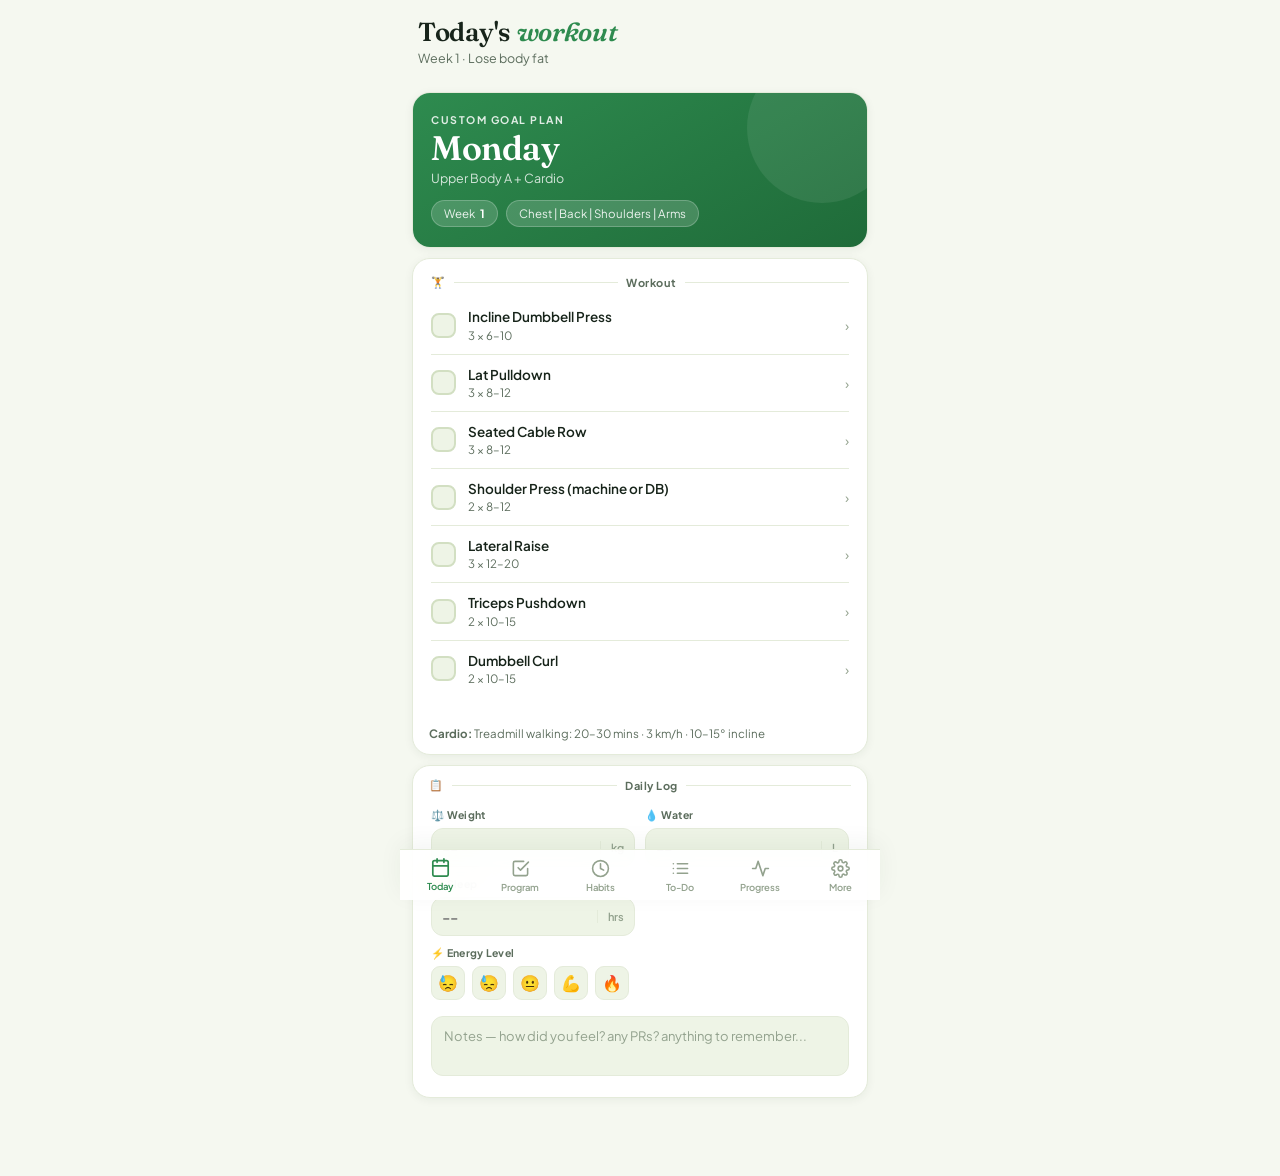
==== commit 494bf529: "Add files via upload" ====
--- a/index.html
+++ b/index.html
@@ -3,50 +3,53 @@
 <head>
 <meta charset="UTF-8"/>
 <meta name="viewport" content="width=device-width, initial-scale=1.0, maximum-scale=1.0, user-scalable=no"/>
-<meta name="theme-color" content="#0a0a0a"/>
+<meta name="theme-color" content="#2E8B4F"/>
 <meta name="apple-mobile-web-app-capable" content="yes"/>
-<meta name="apple-mobile-web-app-status-bar-style" content="black-translucent"/>
+<meta name="apple-mobile-web-app-status-bar-style" content="default"/>
 <meta name="apple-mobile-web-app-title" content="FitTracker"/>
-<title>FitTracker — 8-Week Program</title>
+<title>FitTracker — Your Fitness Companion</title>
 <link rel="preconnect" href="https://fonts.googleapis.com"/>
-<link href="https://fonts.googleapis.com/css2?family=Barlow+Condensed:wght@400;600;700;800&family=DM+Sans:wght@300;400;500;600&family=DM+Mono:wght@400;500&display=swap" rel="stylesheet"/>
+<link href="https://fonts.googleapis.com/css2?family=Fraunces:opsz,wght@9..144,400;9..144,500;9..144,600;9..144,700&family=Plus+Jakarta+Sans:wght@400;500;600;700;800&display=swap" rel="stylesheet"/>
 <style>
 :root {
-  --bg:        #0c0c0e;
-  --surface:   #141416;
-  --card:      #1a1a1e;
-  --card2:     #202026;
-  --border:    #2a2a32;
-  --border2:   #35353f;
-  --lime:      #c8ff00;
-  --lime-dim:  #8ab800;
-  --coral:     #ff5e3a;
-  --blue:      #3a8cff;
-  --purple:    #9b7eff;
-  --gold:      #ffc847;
-  --text:      #f0f0f2;
-  --text2:     #9898a8;
-  --text3:     #55555f;
-  --success:   #00d68f;
-  --r:         12px;
-  --r-sm:      8px;
+  --bg:        #F5F8F0;
+  --surface:   #FFFFFF;
+  --card:      #FFFFFF;
+  --card2:     #EEF4E6;
+  --border:    #E4EBDA;
+  --border2:   #D2DFC2;
+  --lime:      #2E8B4F;
+  --lime-dim:  #1F6B39;
+  --coral:     #E8623B;
+  --blue:      #2E86AB;
+  --purple:    #8467D6;
+  --gold:      #DB9A2C;
+  --text:      #17241A;
+  --text2:     #5C6D5D;
+  --text3:     #93A28E;
+  --success:   #2FA84F;
+  --r:         18px;
+  --r-sm:      12px;
+  --shadow-sm: 0 2px 10px rgba(23,54,28,.06);
+  --shadow-md: 0 10px 28px rgba(23,54,28,.10);
   --safe-top:  env(safe-area-inset-top, 0px);
   --safe-bot:  env(safe-area-inset-bottom, 0px);
 }
 *{margin:0;padding:0;box-sizing:border-box;-webkit-tap-highlight-color:transparent;}
 html{font-size:15px;background:var(--bg);}
 body{
-  font-family:'DM Sans',sans-serif;
+  font-family:'Plus Jakarta Sans',sans-serif;
   background:var(--bg);
   color:var(--text);
   min-height:100dvh;
   overflow-x:hidden;
-  padding-bottom:calc(64px + var(--safe-bot));
+  padding-bottom:calc(70px + var(--safe-bot));
+  -webkit-font-smoothing:antialiased;
 }
 
 /* ── TYPOGRAPHY ── */
-.font-cond { font-family:'Barlow Condensed',sans-serif; }
-.mono      { font-family:'DM Mono',monospace; }
+.font-cond { font-family:'Fraunces',serif; font-optical-sizing:auto; }
+.mono      { font-family:'Plus Jakarta Sans',sans-serif; font-variant-numeric:tabular-nums; letter-spacing:-.2px; }
 
 /* ── LAYOUT ── */
 .app-shell { max-width:480px; margin:0 auto; position:relative; }
@@ -54,48 +57,54 @@
 /* ── BOTTOM NAV ── */
 .bottom-nav {
   position:fixed; bottom:0; left:0; right:0;
-  background:var(--surface);
+  max-width:480px; margin:0 auto;
+  background:rgba(255,255,255,.92);
   border-top:1px solid var(--border);
   display:flex;
   padding-bottom:var(--safe-bot);
   z-index:100;
-  backdrop-filter:blur(20px);
-  -webkit-backdrop-filter:blur(20px);
+  backdrop-filter:blur(20px) saturate(1.4);
+  -webkit-backdrop-filter:blur(20px) saturate(1.4);
+  box-shadow:0 -6px 24px rgba(23,54,28,.05);
 }
 .nav-btn {
   flex:1; display:flex; flex-direction:column;
   align-items:center; justify-content:center;
-  padding:8px 2px 6px;
-  gap:2px; border:none; background:none;
+  padding:9px 2px 7px;
+  gap:3px; border:none; background:none;
   cursor:pointer; color:var(--text3);
-  font-family:'DM Sans',sans-serif;
-  font-size:9px; font-weight:500;
-  transition:color .2s;
-}
-.nav-btn.active { color:var(--lime); }
-.nav-btn svg { width:19px; height:19px; }
+  font-family:'Plus Jakarta Sans',sans-serif;
+  font-size:9.5px; font-weight:600;
+  transition:color .2s, transform .2s;
+  position:relative;
+}
+.nav-btn.active { color:var(--lime); transform:translateY(-1px); }
+.nav-btn svg { width:19px; height:19px; transition:transform .2s cubic-bezier(.34,1.56,.64,1); }
+.nav-btn.active svg { transform:scale(1.08); }
 .nav-dot {
   position:absolute; top:8px; right:calc(50% - 14px);
   width:6px; height:6px; border-radius:50%;
   background:var(--coral); display:none;
+  box-shadow:0 0 0 2px #fff;
 }
 .nav-btn.has-badge .nav-dot { display:block; }
 
 /* ── PAGE HEADER ── */
 .page-header {
-  padding:calc(var(--safe-top) + 16px) 16px 12px;
+  padding:calc(var(--safe-top) + 18px) 18px 14px;
   position:sticky; top:0;
   background:var(--bg);
   z-index:50;
-  border-bottom:1px solid var(--border);
 }
 .page-header h1 {
-  font-family:'Barlow Condensed',sans-serif;
-  font-size:28px; font-weight:800;
-  letter-spacing:.5px; line-height:1;
-}
-.page-header h1 span { color:var(--lime); }
-.header-sub { font-size:12px; color:var(--text2); margin-top:2px; }
+  font-family:'Fraunces',serif;
+  font-optical-sizing:auto;
+  font-size:26px; font-weight:600;
+  letter-spacing:-.3px; line-height:1.1;
+  color:var(--text);
+}
+.page-header h1 span { color:var(--lime); font-style:italic; }
+.header-sub { font-size:12.5px; color:var(--text2); margin-top:3px; }
 
 /* ── SCREENS ── */
 .screen { display:none; }
@@ -107,48 +116,59 @@
   border:1px solid var(--border);
   border-radius:var(--r);
   overflow:hidden;
+  box-shadow:var(--shadow-sm);
 }
 .card + .card { margin-top:10px; }
 
 /* ── TODAY SCREEN ── */
 .today-hero {
-  padding:16px;
-  background:linear-gradient(135deg,var(--card) 0%,var(--card2) 100%);
-  border-bottom:1px solid var(--border);
+  padding:20px 18px;
+  background:linear-gradient(150deg,var(--lime) 0%,var(--lime-dim) 100%);
+  position:relative;
+  overflow:hidden;
+}
+.today-hero::after{
+  content:''; position:absolute; top:-40px; right:-30px;
+  width:150px; height:150px; border-radius:50%;
+  background:rgba(255,255,255,.08);
 }
 .today-phase {
-  font-size:10px; font-weight:600;
-  color:var(--lime); letter-spacing:2px;
-  text-transform:uppercase; margin-bottom:4px;
+  font-size:10.5px; font-weight:700;
+  color:rgba(255,255,255,.85); letter-spacing:1.5px;
+  text-transform:uppercase; margin-bottom:5px;
+  position:relative;
 }
 .today-day-name {
-  font-family:'Barlow Condensed',sans-serif;
-  font-size:36px; font-weight:800; line-height:1;
-  letter-spacing:.5px;
-}
-.today-date { font-size:12px; color:var(--text2); margin-top:3px; }
+  font-family:'Fraunces',serif;
+  font-optical-sizing:auto;
+  font-size:34px; font-weight:600; line-height:1.05;
+  letter-spacing:-.5px; color:#fff;
+  position:relative;
+}
+.today-date { font-size:12.5px; color:rgba(255,255,255,.8); margin-top:4px; position:relative; }
 .today-meta {
-  display:flex; gap:8px; margin-top:12px; flex-wrap:wrap;
+  display:flex; gap:8px; margin-top:14px; flex-wrap:wrap;
+  position:relative;
 }
 .meta-pill {
-  background:var(--card2);
-  border:1px solid var(--border2);
+  background:rgba(255,255,255,.16);
+  border:1px solid rgba(255,255,255,.22);
   border-radius:100px;
-  padding:4px 10px;
-  font-size:11px; color:var(--text2);
+  padding:5px 12px;
+  font-size:11.5px; color:rgba(255,255,255,.9);
   display:flex; align-items:center; gap:5px;
 }
-.meta-pill b { color:var(--text); }
+.meta-pill b { color:#fff; }
 
 /* Progress ring */
 .progress-ring-wrap {
   display:flex; align-items:center; gap:16px;
-  padding:14px 16px;
+  padding:16px 18px;
   border-bottom:1px solid var(--border);
 }
 .ring-container { position:relative; width:64px; height:64px; flex-shrink:0; }
 .ring-container svg { transform:rotate(-90deg); }
-.ring-bg { fill:none; stroke:var(--border2); stroke-width:5; }
+.ring-bg { fill:none; stroke:var(--border); stroke-width:5; }
 .ring-fill {
   fill:none; stroke:var(--lime); stroke-width:5;
   stroke-linecap:round;
@@ -157,8 +177,8 @@
 .ring-text {
   position:absolute; inset:0;
   display:flex; align-items:center; justify-content:center;
-  font-family:'Barlow Condensed',sans-serif;
-  font-size:16px; font-weight:700; color:var(--lime);
+  font-family:'Fraunces',serif;
+  font-size:16px; font-weight:600; color:var(--lime);
 }
 .ring-info h3 {
   font-size:14px; font-weight:600; margin-bottom:2px;
@@ -166,119 +186,123 @@
 .ring-info p { font-size:12px; color:var(--text2); }
 
 /* Session blocks */
-.session-block { padding:0 16px; }
+.session-block { padding:2px 18px 6px; }
 .session-label {
   display:flex; align-items:center; gap:8px;
-  padding:12px 0 8px;
-  font-size:11px; font-weight:600;
-  color:var(--text2); letter-spacing:1.5px;
-  text-transform:uppercase;
+  padding:14px 0 8px;
+  font-size:11px; font-weight:700;
+  color:var(--text2); letter-spacing:.5px;
+  text-transform:none;
 }
 .session-label span {
   height:1px; flex:1; background:var(--border);
 }
-.session-divider { height:1px; background:var(--border); margin:0 16px; }
+.session-divider { height:1px; background:var(--border); margin:0 18px; }
 
 /* Exercise row */
 .ex-row {
   display:flex; align-items:center; gap:12px;
-  padding:10px 0;
+  padding:11px 0;
   border-bottom:1px solid var(--border);
   cursor:pointer;
   transition:opacity .15s;
   user-select:none;
 }
 .ex-row:last-child { border-bottom:none; }
-.ex-row:active { opacity:.7; }
+.ex-row:active { opacity:.6; }
 
 .ex-check {
-  width:24px; height:24px; flex-shrink:0;
-  border-radius:6px;
+  width:25px; height:25px; flex-shrink:0;
+  border-radius:8px;
   border:2px solid var(--border2);
   display:flex; align-items:center; justify-content:center;
   transition:all .2s cubic-bezier(.34,1.56,.64,1);
-  background:transparent;
+  background:var(--card2);
 }
 .ex-row.done .ex-check {
   background:var(--lime);
   border-color:var(--lime);
-  transform:scale(1.05);
-}
-.ex-check svg { opacity:0; transition:opacity .15s; }
+  transform:scale(1.06);
+  box-shadow:0 3px 10px rgba(46,139,79,.35);
+}
+.ex-check svg { opacity:0; transition:opacity .15s; color:#fff; }
 .ex-row.done .ex-check svg { opacity:1; }
 
 .ex-text { flex:1; min-width:0; }
 .ex-name {
-  font-size:13.5px; font-weight:500;
+  font-size:13.5px; font-weight:600;
   transition:color .2s;
-  line-height:1.3;
+  line-height:1.35;
 }
 .ex-row.done .ex-name {
   color:var(--text3);
   text-decoration:line-through;
   text-decoration-color:var(--text3);
 }
-.ex-detail { font-size:11px; color:var(--text2); margin-top:1px; }
+.ex-detail { font-size:11.5px; color:var(--text2); margin-top:1px; }
 
 /* Rest day */
 .rest-card {
-  margin:16px;
-  padding:20px;
-  background:var(--card2);
+  margin:18px;
+  padding:26px 20px;
+  background:linear-gradient(150deg,var(--card2),var(--card));
   border-radius:var(--r);
-  border:1px solid var(--border2);
+  border:1px solid var(--border);
   text-align:center;
 }
-.rest-icon { font-size:40px; margin-bottom:8px; }
+.rest-icon { font-size:40px; margin-bottom:10px; }
 .rest-card h3 {
-  font-family:'Barlow Condensed',sans-serif;
-  font-size:24px; font-weight:700; margin-bottom:4px;
-}
-.rest-card p { font-size:13px; color:var(--text2); }
+  font-family:'Fraunces',serif;
+  font-size:22px; font-weight:600; margin-bottom:5px;
+}
+.rest-card p { font-size:13px; color:var(--text2); line-height:1.4; }
 
 /* Daily log */
 .daily-log {
-  padding:14px 16px;
+  padding:16px 18px;
   display:grid; grid-template-columns:1fr 1fr;
   gap:10px;
 }
 .log-item label {
-  font-size:10px; font-weight:600;
-  color:var(--text2); letter-spacing:1px;
-  text-transform:uppercase; display:block;
-  margin-bottom:5px;
+  font-size:10.5px; font-weight:700;
+  color:var(--text2); letter-spacing:.3px;
+  text-transform:none; display:block;
+  margin-bottom:6px;
 }
 .log-input-wrap {
   display:flex; align-items:center;
   background:var(--card2);
-  border:1px solid var(--border2);
+  border:1px solid var(--border);
   border-radius:var(--r-sm);
   overflow:hidden;
-}
+  transition:border-color .2s;
+}
+.log-input-wrap:focus-within{ border-color:var(--lime); }
 .log-input-wrap input {
   flex:1; background:none; border:none;
-  color:var(--text); font-family:'DM Mono',monospace;
-  font-size:15px; font-weight:500;
-  padding:8px 10px; outline:none;
+  color:var(--text); font-family:'Plus Jakarta Sans',sans-serif;
+  font-size:15px; font-weight:600;
+  font-variant-numeric:tabular-nums;
+  padding:9px 10px; outline:none;
   width:100%;
 }
 .log-unit {
   padding:0 10px;
   font-size:11px; color:var(--text3);
-  font-family:'DM Mono',monospace;
+  font-weight:600;
   border-left:1px solid var(--border);
 }
 
 /* Energy stars */
 .energy-row { grid-column:1/-1; }
 .stars {
-  display:flex; gap:6px; margin-top:5px;
+  display:flex; gap:7px; margin-top:6px;
 }
 .star-btn {
-  width:32px; height:32px;
+  width:34px; height:34px;
   background:var(--card2);
-  border:1px solid var(--border2);
-  border-radius:6px;
+  border:1px solid var(--border);
+  border-radius:9px;
   font-size:16px;
   cursor:pointer;
   display:flex; align-items:center; justify-content:center;
@@ -287,48 +311,51 @@
 .star-btn.active {
   background:var(--gold);
   border-color:var(--gold);
+  transform:scale(1.05);
 }
 
 /* Notes */
-.notes-wrap { padding:0 16px 16px; }
+.notes-wrap { padding:0 18px 18px; }
 .notes-wrap textarea {
   width:100%; background:var(--card2);
-  border:1px solid var(--border2);
+  border:1px solid var(--border);
   border-radius:var(--r-sm);
-  color:var(--text); font-family:'DM Sans',sans-serif;
-  font-size:13px; padding:10px 12px;
+  color:var(--text); font-family:'Plus Jakarta Sans',sans-serif;
+  font-size:13px; padding:11px 12px;
   resize:none; outline:none;
   min-height:60px;
   transition:border-color .2s;
 }
-.notes-wrap textarea:focus { border-color:var(--border2); }
+.notes-wrap textarea:focus { border-color:var(--lime); }
 .notes-wrap textarea::placeholder { color:var(--text3); }
 
 /* ── WEEK SCREEN ── */
-.week-grid { padding:12px; display:flex; flex-direction:column; gap:8px; }
+.week-grid { padding:12px 14px; display:flex; flex-direction:column; gap:9px; }
 .week-day-card {
   background:var(--card);
   border:1px solid var(--border);
   border-radius:var(--r);
   overflow:hidden;
   cursor:pointer;
-  transition:border-color .2s;
-}
-.week-day-card.today-card { border-color:var(--lime); }
+  transition:border-color .2s, transform .15s;
+  box-shadow:var(--shadow-sm);
+}
+.week-day-card:active{ transform:scale(.99); }
+.week-day-card.today-card { border-color:var(--lime); box-shadow:0 0 0 1px var(--lime),var(--shadow-sm); }
 .week-day-card.complete-card { border-color:var(--success); }
 
 .wdc-header {
-  display:flex; align-items:center; gap:10px;
-  padding:10px 14px;
+  display:flex; align-items:center; gap:11px;
+  padding:11px 15px;
 }
 .wdc-day {
-  font-family:'Barlow Condensed',sans-serif;
-  font-size:20px; font-weight:800;
+  font-family:'Fraunces',serif;
+  font-size:19px; font-weight:600;
   width:36px; flex-shrink:0;
 }
 .wdc-info { flex:1; min-width:0; }
-.wdc-title { font-size:13px; font-weight:500; }
-.wdc-sub { font-size:11px; color:var(--text2); margin-top:1px; }
+.wdc-title { font-size:13px; font-weight:600; }
+.wdc-sub { font-size:11.5px; color:var(--text2); margin-top:1px; }
 .wdc-status {
   width:28px; height:28px; border-radius:50%;
   display:flex; align-items:center; justify-content:center;
@@ -343,10 +370,11 @@
 }
 .wdc-status.full {
   background:var(--success);
+  box-shadow:0 3px 8px rgba(47,168,79,.35);
 }
 
 .wdc-progress-bar {
-  height:3px;
+  height:4px;
   background:var(--border);
 }
 .wdc-progress-fill {
@@ -357,16 +385,16 @@
 
 /* Phase tabs */
 .phase-tabs {
-  display:flex; gap:6px;
-  padding:12px 12px 0;
+  display:flex; gap:7px;
+  padding:12px 14px 0;
   overflow-x:auto;
   scrollbar-width:none;
 }
 .phase-tabs::-webkit-scrollbar { display:none; }
 .phase-tab {
-  padding:6px 14px;
+  padding:7px 15px;
   border-radius:100px;
-  font-size:12px; font-weight:600;
+  font-size:12px; font-weight:700;
   border:1px solid var(--border);
   background:var(--card);
   color:var(--text2);
@@ -376,25 +404,28 @@
 .phase-tab.active {
   background:var(--lime);
   border-color:var(--lime);
-  color:#0a0a0a;
+  color:#fff;
+  box-shadow:0 4px 12px rgba(46,139,79,.3);
 }
 
 /* ── PROGRESS SCREEN ── */
-.progress-section { padding:12px 12px 0; }
+.progress-section { padding:12px 14px 0; }
 .section-title {
-  font-family:'Barlow Condensed',sans-serif;
-  font-size:20px; font-weight:700;
-  letter-spacing:.3px; margin-bottom:10px;
-}
-.section-title span { color:var(--lime); }
+  font-family:'Fraunces',serif;
+  font-size:19px; font-weight:600;
+  letter-spacing:-.2px; margin-bottom:10px;
+  color:var(--text);
+}
+.section-title span { color:var(--lime); font-style:italic; }
 
 /* Weight chart */
 .chart-wrap {
   background:var(--card);
   border:1px solid var(--border);
   border-radius:var(--r);
-  padding:14px;
+  padding:16px;
   margin-bottom:10px;
+  box-shadow:var(--shadow-sm);
 }
 .chart-canvas-wrap { position:relative; height:160px; }
 canvas { width:100%!important; }
@@ -402,19 +433,21 @@
 /* Stats grid */
 .stats-grid {
   display:grid; grid-template-columns:1fr 1fr;
-  gap:8px; margin-bottom:10px;
+  gap:9px; margin-bottom:10px;
 }
 .stat-card {
   background:var(--card);
   border:1px solid var(--border);
   border-radius:var(--r);
-  padding:14px;
-}
-.stat-label { font-size:10px; color:var(--text2); letter-spacing:1px; text-transform:uppercase; }
+  padding:15px;
+  box-shadow:var(--shadow-sm);
+}
+.stat-label { font-size:10.5px; color:var(--text2); letter-spacing:.3px; font-weight:600; }
 .stat-value {
-  font-family:'Barlow Condensed',sans-serif;
-  font-size:30px; font-weight:700;
-  line-height:1.1; margin-top:2px;
+  font-family:'Fraunces',serif;
+  font-size:29px; font-weight:600;
+  line-height:1.15; margin-top:3px;
+  color:var(--text);
 }
 .stat-value.lime   { color:var(--lime); }
 .stat-value.coral  { color:var(--coral); }
@@ -423,18 +456,18 @@
 .stat-sub { font-size:11px; color:var(--text3); margin-top:2px; }
 
 /* Weekly completion bars */
-.week-bars { display:flex; flex-direction:column; gap:8px; }
+.week-bars { display:flex; flex-direction:column; gap:9px; }
 .week-bar-row {
   display:flex; align-items:center; gap:10px;
 }
 .week-bar-label {
   font-size:11px; color:var(--text2);
-  font-family:'DM Mono',monospace;
+  font-weight:600;
   width:42px; flex-shrink:0;
 }
 .week-bar-track {
   flex:1; height:8px;
-  background:var(--border2);
+  background:var(--border);
   border-radius:100px; overflow:hidden;
 }
 .week-bar-fill {
@@ -444,7 +477,7 @@
 }
 .week-bar-pct {
   font-size:11px; color:var(--text2);
-  font-family:'DM Mono',monospace;
+  font-weight:600;
   width:32px; text-align:right; flex-shrink:0;
 }
 
@@ -454,49 +487,50 @@
   flex-wrap:wrap; margin-top:6px;
 }
 .streak-dot {
-  width:28px; height:28px; border-radius:6px;
+  width:28px; height:28px; border-radius:8px;
   display:flex; align-items:center; justify-content:center;
-  font-size:9px; font-weight:600;
+  font-size:9px; font-weight:700;
   background:var(--card2); color:var(--text3);
-  border:1px solid var(--border2);
-}
-.streak-dot.done { background:var(--lime); color:#0a0a0a; border-color:var(--lime); }
+  border:1px solid var(--border);
+}
+.streak-dot.done { background:var(--lime); color:#fff; border-color:var(--lime); }
 .streak-dot.today { border-color:var(--lime); color:var(--lime); }
 
 /* ── SETTINGS SCREEN ── */
-.settings-section { padding:12px; }
+.settings-section { padding:12px 14px; }
 .settings-group {
   background:var(--card);
   border:1px solid var(--border);
   border-radius:var(--r);
   overflow:hidden;
   margin-bottom:10px;
+  box-shadow:var(--shadow-sm);
 }
 .settings-row {
   display:flex; align-items:center;
-  padding:14px 16px;
+  padding:15px 16px;
   border-bottom:1px solid var(--border);
   gap:12px;
 }
 .settings-row:last-child { border-bottom:none; }
 .settings-icon {
-  width:36px; height:36px; border-radius:10px;
+  width:38px; height:38px; border-radius:11px;
   display:flex; align-items:center; justify-content:center;
   font-size:18px; flex-shrink:0;
 }
 .settings-text { flex:1; }
-.settings-text h4 { font-size:14px; font-weight:500; }
-.settings-text p { font-size:11px; color:var(--text2); margin-top:1px; }
+.settings-text h4 { font-size:14px; font-weight:600; }
+.settings-text p { font-size:11.5px; color:var(--text2); margin-top:1px; }
 .settings-action {
-  padding:7px 14px;
+  padding:8px 15px;
   border-radius:100px;
   border:1px solid var(--border2);
   background:var(--card2);
-  color:var(--text); font-family:'DM Sans',sans-serif;
-  font-size:12px; cursor:pointer;
+  color:var(--text); font-family:'Plus Jakarta Sans',sans-serif;
+  font-size:12px; font-weight:600; cursor:pointer;
   transition:all .2s; white-space:nowrap;
 }
-.settings-action:hover { border-color:var(--lime); color:var(--lime); }
+.settings-action:hover { border-color:var(--lime); color:var(--lime); background:var(--border); }
 .toggle {
   width:44px; height:26px; border-radius:100px;
   background:var(--border2);
@@ -509,47 +543,49 @@
   width:20px; height:20px; border-radius:50%;
   background:white; top:3px; left:3px;
   transition:transform .2s;
+  box-shadow:0 1px 3px rgba(0,0,0,.2);
 }
 .toggle.on { background:var(--lime); }
 .toggle.on::after { transform:translateX(18px); }
 
 /* Profile inputs */
-.profile-inputs { padding:12px; display:flex; flex-direction:column; gap:10px; }
+.profile-inputs { padding:12px 14px; display:flex; flex-direction:column; gap:10px; }
 .profile-field label {
-  font-size:10px; font-weight:600; color:var(--text2);
-  letter-spacing:1px; text-transform:uppercase;
-  display:block; margin-bottom:5px;
+  font-size:10.5px; font-weight:700; color:var(--text2);
+  letter-spacing:.3px; text-transform:none;
+  display:block; margin-bottom:6px;
 }
 .profile-field input {
   width:100%; background:var(--card);
   border:1px solid var(--border2);
   border-radius:var(--r-sm);
-  color:var(--text); font-family:'DM Sans',sans-serif;
-  font-size:15px; padding:10px 12px;
+  color:var(--text); font-family:'Plus Jakarta Sans',sans-serif;
+  font-size:15px; padding:11px 12px;
   outline:none; transition:border-color .2s;
 }
 .profile-field input:focus { border-color:var(--lime); }
 
 /* ── TOAST ── */
 .toast {
-  position:fixed; bottom:calc(72px + var(--safe-bot) + 8px);
+  position:fixed; bottom:calc(78px + var(--safe-bot) + 8px);
   left:50%; transform:translateX(-50%) translateY(20px);
-  background:var(--card2);
-  border:1px solid var(--border2);
+  background:var(--text);
+  color:#fff;
   border-radius:100px;
-  padding:10px 20px;
-  font-size:13px; font-weight:500;
+  padding:11px 22px;
+  font-size:13px; font-weight:600;
   opacity:0; transition:all .3s;
   pointer-events:none; z-index:200;
   white-space:nowrap;
   max-width:90vw;
+  box-shadow:0 10px 24px rgba(23,54,28,.25);
 }
 .toast.show { opacity:1; transform:translateX(-50%) translateY(0); }
 
 /* ── MODAL ── */
 .modal-overlay {
   position:fixed; inset:0;
-  background:rgba(0,0,0,.7);
+  background:rgba(23,36,26,.5);
   z-index:150; display:none;
   align-items:flex-end;
   backdrop-filter:blur(4px);
@@ -558,11 +594,12 @@
 .modal-sheet {
   width:100%; max-height:85dvh;
   background:var(--surface);
-  border-radius:20px 20px 0 0;
+  border-radius:24px 24px 0 0;
   border:1px solid var(--border);
   overflow-y:auto;
   animation:slideUp .3s cubic-bezier(.34,1.56,.64,1);
   padding-bottom:var(--safe-bot);
+  max-width:480px; margin:0 auto;
 }
 @keyframes slideUp {
   from { transform:translateY(100%); }
@@ -573,13 +610,13 @@
   background:var(--border2); margin:10px auto 0;
 }
 .modal-header {
-  padding:14px 16px 10px;
+  padding:14px 18px 12px;
   display:flex; align-items:center; justify-content:space-between;
   border-bottom:1px solid var(--border);
 }
 .modal-title {
-  font-family:'Barlow Condensed',sans-serif;
-  font-size:20px; font-weight:700;
+  font-family:'Fraunces',serif;
+  font-size:20px; font-weight:600;
 }
 .modal-close {
   width:28px; height:28px; border-radius:50%;
@@ -591,23 +628,21 @@
 
 /* ── INSTALL BANNER ── */
 .install-banner {
-  margin:12px 12px 0;
-  background:linear-gradient(135deg,#1a2400,#0d1800);
-  border:1px solid #3a5400;
+  margin:14px 14px 0;
+  background:linear-gradient(135deg,#E3F3DC,#D8EFCB);
+  border:1px solid #A9D89A;
   border-radius:var(--r);
-  padding:14px;
+  padding:15px;
   display:flex; align-items:center; gap:12px;
 }
 .install-banner-icon { font-size:28px; flex-shrink:0; }
-.install-banner-text h4 {
-  font-size:13px; font-weight:600; color:var(--lime);
-}
+.install-banner-text h4 { font-size:13px; font-weight:700; color:var(--lime-dim); }
 .install-banner-text p { font-size:11px; color:var(--text2); margin-top:2px; }
 .install-btn {
   margin-left:auto; flex-shrink:0;
-  padding:8px 14px; border-radius:100px;
+  padding:9px 16px; border-radius:100px;
   background:var(--lime); border:none;
-  color:#0a0a0a; font-family:'DM Sans',sans-serif;
+  color:#fff; font-family:'Plus Jakarta Sans',sans-serif;
   font-size:12px; font-weight:700; cursor:pointer;
 }
 .install-dismiss {
@@ -622,20 +657,19 @@
 .reminder-time input[type=time] {
   background:var(--card2); border:1px solid var(--border2);
   border-radius:var(--r-sm); color:var(--text);
-  font-family:'DM Mono',monospace; font-size:14px;
+  font-family:'Plus Jakarta Sans',sans-serif; font-size:14px;
   padding:6px 10px; outline:none;
-  color-scheme:dark;
 }
 
 /* Button */
 .btn {
   padding:12px 24px; border-radius:100px;
-  font-family:'DM Sans',sans-serif;
-  font-size:14px; font-weight:600;
+  font-family:'Plus Jakarta Sans',sans-serif;
+  font-size:14px; font-weight:700;
   cursor:pointer; border:none;
   transition:all .2s;
 }
-.btn-primary { background:var(--lime); color:#0a0a0a; }
+.btn-primary { background:var(--lime); color:#fff; box-shadow:0 6px 16px rgba(46,139,79,.3); }
 .btn-primary:active { transform:scale(.97); }
 .btn-ghost {
   background:var(--card2);
@@ -650,31 +684,32 @@
 
 /* ── HABIT TRACKER ── */
 .habit-date-strip {
-  display:flex; gap:6px; padding:12px 12px 4px;
+  display:flex; gap:7px; padding:14px 14px 4px;
   overflow-x:auto; scrollbar-width:none;
 }
 .habit-date-strip::-webkit-scrollbar{display:none;}
 .hds-day {
   display:flex; flex-direction:column; align-items:center;
-  min-width:40px; padding:8px 6px;
-  border-radius:10px; cursor:pointer;
+  min-width:40px; padding:9px 6px;
+  border-radius:12px; cursor:pointer;
   border:1px solid var(--border);
   background:var(--card);
   transition:all .2s; flex-shrink:0;
 }
 .hds-day.active {
   background:var(--lime); border-color:var(--lime);
+  box-shadow:0 4px 10px rgba(46,139,79,.3);
 }
 .hds-day.active .hds-dow,
-.hds-day.active .hds-num { color:#0a0a0a; }
-.hds-dow { font-size:9px; font-weight:600; color:var(--text3); letter-spacing:.5px; text-transform:uppercase; }
-.hds-num { font-family:'Barlow Condensed',sans-serif; font-size:18px; font-weight:700; color:var(--text); line-height:1.1; }
-
-.habit-section { padding:10px 12px 0; }
+.hds-day.active .hds-num { color:#fff; }
+.hds-dow { font-size:9px; font-weight:700; color:var(--text3); letter-spacing:.3px; text-transform:uppercase; }
+.hds-num { font-family:'Fraunces',serif; font-size:18px; font-weight:600; color:var(--text); line-height:1.2; }
+
+.habit-section { padding:12px 14px 0; }
 .habit-section-title {
-  font-size:10px; font-weight:700; letter-spacing:1.5px;
+  font-size:10.5px; font-weight:700; letter-spacing:.4px;
   color:var(--text3); text-transform:uppercase;
-  padding:8px 0 6px; display:flex; align-items:center; gap:8px;
+  padding:8px 0 7px; display:flex; align-items:center; gap:8px;
 }
 .habit-section-title span { flex:1; height:1px; background:var(--border); }
 
@@ -682,34 +717,36 @@
   background:var(--card);
   border:1px solid var(--border);
   border-radius:var(--r);
-  margin-bottom:8px;
+  margin-bottom:9px;
   overflow:hidden;
+  box-shadow:var(--shadow-sm);
 }
 .habit-row {
   display:flex; align-items:center; gap:12px;
-  padding:12px 14px;
+  padding:13px 15px;
   cursor:pointer; user-select:none;
   transition:background .15s;
 }
 .habit-row:active { background:var(--card2); }
 .habit-icon {
-  width:36px; height:36px; border-radius:10px;
+  width:38px; height:38px; border-radius:11px;
   display:flex; align-items:center; justify-content:center;
   font-size:18px; flex-shrink:0;
-  background:var(--card2); border:1px solid var(--border2);
+  background:var(--card2); border:1px solid var(--border);
 }
 .habit-info { flex:1; min-width:0; }
-.habit-name { font-size:14px; font-weight:500; }
+.habit-name { font-size:14px; font-weight:600; }
 .habit-streak {
   font-size:11px; color:var(--text2); margin-top:2px;
   display:flex; align-items:center; gap:4px;
 }
 .streak-fire { color:var(--coral); }
 .habit-check {
-  width:28px; height:28px; border-radius:8px;
+  width:29px; height:29px; border-radius:9px;
   border:2px solid var(--border2);
   display:flex; align-items:center; justify-content:center;
   flex-shrink:0; transition:all .2s cubic-bezier(.34,1.56,.64,1);
+  color:#fff;
 }
 .habit-row.habit-done .habit-check {
   background:var(--lime); border-color:var(--lime);
@@ -722,10 +759,10 @@
 /* Weekly grid inside habit card */
 .habit-week-grid {
   display:flex; gap:3px;
-  padding:0 14px 12px;
+  padding:0 15px 13px;
 }
 .hwg-cell {
-  flex:1; height:8px; border-radius:3px;
+  flex:1; height:8px; border-radius:4px;
   background:var(--border2);
   transition:background .3s;
 }
@@ -734,12 +771,12 @@
 
 /* Add habit form */
 .add-habit-btn {
-  width:100%; padding:12px;
-  background:var(--card); border:1px dashed var(--border2);
+  width:100%; padding:13px;
+  background:var(--card); border:1.5px dashed var(--border2);
   border-radius:var(--r); color:var(--text2);
-  font-family:'DM Sans',sans-serif; font-size:13px;
+  font-family:'Plus Jakarta Sans',sans-serif; font-size:13px; font-weight:600;
   cursor:pointer; display:flex; align-items:center;
-  justify-content:center; gap:8px; margin-bottom:8px;
+  justify-content:center; gap:8px; margin-bottom:9px;
   transition:all .2s;
 }
 .add-habit-btn:hover { border-color:var(--lime); color:var(--lime); }
@@ -748,12 +785,13 @@
   background:var(--card);
   border:1px solid var(--border);
   border-radius:var(--r);
-  padding:14px; margin-bottom:8px;
+  padding:15px; margin-bottom:9px;
+  box-shadow:var(--shadow-sm);
 }
 .habit-form input, .habit-form select {
   width:100%; background:var(--card2);
   border:1px solid var(--border2); border-radius:var(--r-sm);
-  color:var(--text); font-family:'DM Sans',sans-serif;
+  color:var(--text); font-family:'Plus Jakarta Sans',sans-serif;
   font-size:14px; padding:10px 12px;
   outline:none; margin-bottom:8px;
   transition:border-color .2s;
@@ -765,36 +803,38 @@
   margin-bottom:10px;
 }
 .emoji-opt {
-  width:36px; height:36px; border-radius:8px;
+  width:36px; height:36px; border-radius:9px;
   background:var(--card2); border:1.5px solid var(--border2);
   font-size:18px; cursor:pointer;
   display:flex; align-items:center; justify-content:center;
   transition:all .2s;
 }
-.emoji-opt.selected { border-color:var(--lime); background:rgba(200,255,0,.1); }
+.emoji-opt.selected { border-color:var(--lime); background:rgba(46,139,79,.1); }
 
 /* Habit stats */
 .habit-stats-row {
   display:grid; grid-template-columns:repeat(3,1fr);
-  gap:8px; margin-bottom:10px;
+  gap:9px; margin-bottom:10px;
 }
 .hstat {
   background:var(--card); border:1px solid var(--border);
-  border-radius:var(--r); padding:12px; text-align:center;
+  border-radius:var(--r); padding:13px; text-align:center;
+  box-shadow:var(--shadow-sm);
 }
 .hstat-val {
-  font-family:'Barlow Condensed',sans-serif;
-  font-size:26px; font-weight:700;
-}
-.hstat-lbl { font-size:10px; color:var(--text2); margin-top:2px; text-transform:uppercase; letter-spacing:.8px; }
+  font-family:'Fraunces',serif;
+  font-size:25px; font-weight:600;
+  color:var(--text);
+}
+.hstat-lbl { font-size:10px; color:var(--text2); margin-top:2px; text-transform:none; font-weight:600; }
 
 /* ── TO-DO LIST ── */
 .todo-tabs {
   display:flex; border-bottom:1px solid var(--border);
-  padding:0 12px;
+  padding:0 14px;
 }
 .todo-tab {
-  padding:12px 16px 10px; font-size:13px; font-weight:600;
+  padding:12px 16px 10px; font-size:13px; font-weight:700;
   color:var(--text2); cursor:pointer; border:none;
   background:none; border-bottom:2px solid transparent;
   margin-bottom:-1px; transition:all .2s;
@@ -808,9 +848,9 @@
   display:inline-flex; align-items:center; justify-content:center;
   padding:0 5px;
 }
-.todo-tab.active .todo-badge { background:rgba(200,255,0,.15); color:var(--lime); border-color:rgba(200,255,0,.3); }
-
-.todo-panel { display:none; padding:10px 12px; }
+.todo-tab.active .todo-badge { background:rgba(46,139,79,.15); color:var(--lime); border-color:rgba(46,139,79,.3); }
+
+.todo-panel { display:none; padding:10px 14px; }
 .todo-panel.active { display:block; }
 
 /* Add task input */
@@ -820,18 +860,19 @@
 .todo-add-wrap input {
   flex:1; background:var(--card);
   border:1px solid var(--border2); border-radius:var(--r-sm);
-  color:var(--text); font-family:'DM Sans',sans-serif;
-  font-size:14px; padding:10px 12px;
+  color:var(--text); font-family:'Plus Jakarta Sans',sans-serif;
+  font-size:14px; padding:11px 12px;
   outline:none; transition:border-color .2s;
 }
 .todo-add-wrap input:focus { border-color:var(--lime); }
 .todo-add-btn {
-  width:42px; height:42px; border-radius:var(--r-sm);
+  width:44px; height:44px; border-radius:var(--r-sm);
   background:var(--lime); border:none;
-  font-size:22px; font-weight:300;
-  color:#0a0a0a; cursor:pointer;
+  font-size:22px; font-weight:400;
+  color:#fff; cursor:pointer;
   display:flex; align-items:center; justify-content:center;
   flex-shrink:0; transition:transform .15s;
+  box-shadow:0 6px 14px rgba(46,139,79,.3);
 }
 .todo-add-btn:active { transform:scale(.93); }
 
@@ -840,27 +881,28 @@
   display:flex; gap:6px; margin-bottom:10px;
 }
 .pri-btn {
-  padding:4px 12px; border-radius:100px;
-  font-size:11px; font-weight:600;
+  padding:5px 13px; border-radius:100px;
+  font-size:11px; font-weight:700;
   border:1px solid var(--border2);
   background:var(--card2); color:var(--text2);
   cursor:pointer; transition:all .15s;
 }
-.pri-btn.sel-high   { background:rgba(255,94,58,.15);  border-color:var(--coral);  color:var(--coral); }
-.pri-btn.sel-medium { background:rgba(255,200,71,.15); border-color:var(--gold);   color:var(--gold); }
-.pri-btn.sel-low    { background:rgba(58,140,255,.15); border-color:var(--blue);   color:var(--blue); }
+.pri-btn.sel-high   { background:rgba(232,98,59,.13);  border-color:var(--coral);  color:var(--coral); }
+.pri-btn.sel-medium { background:rgba(219,154,44,.15); border-color:var(--gold);   color:var(--gold); }
+.pri-btn.sel-low    { background:rgba(46,134,171,.13); border-color:var(--blue);   color:var(--blue); }
 
 /* Task item */
 .task-item {
   display:flex; align-items:flex-start; gap:10px;
-  padding:11px 14px;
+  padding:12px 15px;
   background:var(--card);
   border:1px solid var(--border);
   border-radius:var(--r);
-  margin-bottom:6px;
+  margin-bottom:7px;
   cursor:pointer; user-select:none;
   transition:all .2s;
   position:relative; overflow:hidden;
+  box-shadow:var(--shadow-sm);
 }
 .task-item::before {
   content:''; position:absolute;
@@ -869,15 +911,15 @@
 .task-item.pri-high::before   { background:var(--coral); }
 .task-item.pri-medium::before { background:var(--gold); }
 .task-item.pri-low::before    { background:var(--blue); }
-.task-item.task-done { opacity:.5; }
+.task-item.task-done { opacity:.55; }
 .task-item:active { opacity:.7; }
 
 .task-cb {
-  width:22px; height:22px; border-radius:6px;
+  width:22px; height:22px; border-radius:7px;
   border:2px solid var(--border2); flex-shrink:0;
   display:flex; align-items:center; justify-content:center;
   transition:all .2s cubic-bezier(.34,1.56,.64,1);
-  margin-top:1px;
+  margin-top:1px; color:#fff;
 }
 .task-item.task-done .task-cb {
   background:var(--success); border-color:var(--success);
@@ -887,7 +929,7 @@
 
 .task-body { flex:1; min-width:0; }
 .task-text {
-  font-size:13.5px; font-weight:500; line-height:1.3;
+  font-size:13.5px; font-weight:600; line-height:1.35;
 }
 .task-item.task-done .task-text {
   text-decoration:line-through; color:var(--text3);
@@ -896,14 +938,14 @@
   display:flex; align-items:center; gap:8px;
   margin-top:4px;
 }
-.task-time { font-size:11px; color:var(--text3); font-family:'DM Mono',monospace; }
+.task-time { font-size:11px; color:var(--text3); font-weight:600; }
 .task-pri-tag {
-  font-size:10px; font-weight:600; padding:2px 7px;
-  border-radius:100px; letter-spacing:.5px;
-}
-.task-pri-tag.high   { background:rgba(255,94,58,.15);  color:var(--coral); }
-.task-pri-tag.medium { background:rgba(255,200,71,.15); color:var(--gold); }
-.task-pri-tag.low    { background:rgba(58,140,255,.15); color:var(--blue); }
+  font-size:10px; font-weight:700; padding:2px 8px;
+  border-radius:100px; letter-spacing:.2px;
+}
+.task-pri-tag.high   { background:rgba(232,98,59,.13);  color:var(--coral); }
+.task-pri-tag.medium { background:rgba(219,154,44,.15); color:var(--gold); }
+.task-pri-tag.low    { background:rgba(46,134,171,.13); color:var(--blue); }
 
 .task-del {
   background:none; border:none; color:var(--text3);
@@ -920,13 +962,13 @@
 }
 .todo-filters::-webkit-scrollbar{display:none;}
 .filter-btn {
-  padding:5px 12px; border-radius:100px; font-size:11px;
-  font-weight:600; border:1px solid var(--border);
+  padding:6px 13px; border-radius:100px; font-size:11px;
+  font-weight:700; border:1px solid var(--border);
   background:var(--card); color:var(--text2);
   cursor:pointer; white-space:nowrap; transition:all .2s;
   flex-shrink:0;
 }
-.filter-btn.active { background:var(--card2); border-color:var(--border2); color:var(--text); }
+.filter-btn.active { background:var(--text); border-color:var(--text); color:#fff; }
 
 /* Daily reset banner */
 .daily-reset-note {
@@ -937,14 +979,14 @@
 
 /* Empty state */
 .todo-empty {
-  text-align:center; padding:32px 16px;
+  text-align:center; padding:36px 16px;
   color:var(--text3); font-size:13px;
 }
 .todo-empty .big { font-size:36px; margin-bottom:8px; }
 
 /* Animations */
 @keyframes fadeIn { from{opacity:0;transform:translateY(8px)} to{opacity:1;transform:translateY(0)} }
-.screen.active > * { animation:fadeIn .2s ease both; }
+.screen.active > * { animation:fadeIn .25s ease both; }
 
 /* Empty state */
 .empty-state {
@@ -983,7 +1025,7 @@
   <!-- ═══ TODAY SCREEN ═══ -->
   <div class="screen active" id="screen-today">
     <div class="page-header">
-      <h1 class="font-cond">TODAY<span>'S</span> WORKOUT</h1>
+      <h1 class="font-cond">Today's <span>workout</span></h1>
       <p class="header-sub" id="todayHeaderSub">Loading...</p>
     </div>
 
@@ -993,7 +1035,7 @@
   <!-- ═══ WEEK SCREEN ═══ -->
   <div class="screen" id="screen-week">
     <div class="page-header">
-      <h1 class="font-cond">PROGRAM <span>OVERVIEW</span></h1>
+      <h1 class="font-cond">Program <span>overview</span></h1>
       <p class="header-sub">8-week fat loss program</p>
     </div>
     <div class="phase-tabs" id="phaseTabs"></div>
@@ -1003,7 +1045,7 @@
   <!-- ═══ PROGRESS SCREEN ═══ -->
   <div class="screen" id="screen-progress">
     <div class="page-header">
-      <h1 class="font-cond">YOUR <span>PROGRESS</span></h1>
+      <h1 class="font-cond">Your <span>progress</span></h1>
       <p class="header-sub" id="progressSub">Track your transformation</p>
     </div>
     <div id="progressContent"></div>
@@ -1012,7 +1054,7 @@
   <!-- ═══ SETTINGS SCREEN ═══ -->
   <div class="screen" id="screen-settings">
     <div class="page-header">
-      <h1 class="font-cond">SETTINGS <span>&</span> PROFILE</h1>
+      <h1 class="font-cond">Settings <span>&</span> profile</h1>
       <p class="header-sub">Customise your experience</p>
     </div>
     <div id="settingsContent"></div>
@@ -1021,7 +1063,7 @@
   <!-- ═══ HABITS SCREEN ═══ -->
   <div class="screen" id="screen-habits">
     <div class="page-header">
-      <h1 class="font-cond">HABIT <span>TRACKER</span></h1>
+      <h1 class="font-cond">Habit <span>tracker</span></h1>
       <p class="header-sub" id="habitHeaderSub">Build streaks, stay consistent</p>
     </div>
     <div id="habitsContent"></div>
@@ -1030,7 +1072,7 @@
   <!-- ═══ TODO SCREEN ═══ -->
   <div class="screen" id="screen-todo">
     <div class="page-header">
-      <h1 class="font-cond">TO-DO <span>LIST</span></h1>
+      <h1 class="font-cond">To-do <span>list</span></h1>
       <p class="header-sub" id="todoHeaderSub">Daily tasks + persistent backlog</p>
     </div>
     <div id="todoContent"></div>
@@ -1098,10 +1140,10 @@
 //  PROGRAM DATA
 // ═══════════════════════════════════════════════════════════════════
 const PHASES = [
-  { name:"Phase 1", label:"Foundation", weeks:[1,2], color:"#c8ff00" },
-  { name:"Phase 2", label:"Build",       weeks:[3,4], color:"#ff5e3a" },
-  { name:"Phase 3", label:"Intensify",   weeks:[5,6], color:"#9b7eff" },
-  { name:"Phase 4", label:"Peak",        weeks:[7,8], color:"#ffc847" },
+  { name:"Phase 1", label:"Foundation", weeks:[1,2], color:"#2E8B4F" },
+  { name:"Phase 2", label:"Build",       weeks:[3,4], color:"#E8623B" },
+  { name:"Phase 3", label:"Intensify",   weeks:[5,6], color:"#8467D6" },
+  { name:"Phase 4", label:"Peak",        weeks:[7,8], color:"#E8A93A" },
 ];
 
 const PROGRAM = [
@@ -1514,7 +1556,7 @@
         <div class="ex-row ${done?'done':''}" onclick="handleToggle(${week},${dayIndex},'am_${i}',this)">
           <div class="ex-check">
             <svg width="14" height="14" viewBox="0 0 14 14" fill="none">
-              <polyline points="2,7 6,11 12,3" stroke="#0a0a0a" stroke-width="2" stroke-linecap="round" stroke-linejoin="round"/>
+              <polyline points="2,7 6,11 12,3" stroke="#FFFFFF" stroke-width="2" stroke-linecap="round" stroke-linejoin="round"/>
             </svg>
           </div>
           <div class="ex-text">
@@ -1536,7 +1578,7 @@
         <div class="ex-row ${done?'done':''}" onclick="handleToggle(${week},${dayIndex},'pm_${i}',this)">
           <div class="ex-check">
             <svg width="14" height="14" viewBox="0 0 14 14" fill="none">
-              <polyline points="2,7 6,11 12,3" stroke="#0a0a0a" stroke-width="2" stroke-linecap="round" stroke-linejoin="round"/>
+              <polyline points="2,7 6,11 12,3" stroke="#FFFFFF" stroke-width="2" stroke-linecap="round" stroke-linejoin="round"/>
             </svg>
           </div>
           <div class="ex-text">
@@ -1666,7 +1708,7 @@
   const tabs = document.getElementById('phaseTabs');
   tabs.innerHTML = PHASES.map((p,i) => `
     <button class="phase-tab ${i===activePhase?'active':''}"
-      onclick="setPhase(${i})" style="${i===activePhase?`background:${p.color};border-color:${p.color};color:#0a0a0a`:''}">
+      onclick="setPhase(${i})" style="${i===activePhase?`background:${p.color};border-color:${p.color};color:#FFFFFF`:''}">
       ${p.name}: ${p.label}
     </button>`).join('');
 
@@ -1677,7 +1719,7 @@
   let html = '';
   phase.weeks.forEach(wk => {
     html += `<div style="padding:4px 0 2px">
-      <div style="font-family:'Barlow Condensed',sans-serif;font-size:13px;font-weight:700;
+      <div style="font-family:'Fraunces',sans-serif;font-size:13px;font-weight:700;
         color:${phase.color};letter-spacing:1px;padding:0 4px">WEEK ${wk}</div>
     </div>`;
     for (let di = 0; di < 7; di++) {
@@ -1739,7 +1781,7 @@
             onclick="handleModalToggle(${week},${dayIndex},'${prefix}_${i}',this)">
             <div class="ex-check">
               <svg width="14" height="14" viewBox="0 0 14 14" fill="none">
-                <polyline points="2,7 6,11 12,3" stroke="#0a0a0a" stroke-width="2" stroke-linecap="round" stroke-linejoin="round"/>
+                <polyline points="2,7 6,11 12,3" stroke="#FFFFFF" stroke-width="2" stroke-linecap="round" stroke-linejoin="round"/>
               </svg>
             </div>
             <div class="ex-text">
@@ -1862,8 +1904,8 @@
     <!-- Weight Chart -->
     <div class="chart-wrap">
       <div style="display:flex;justify-content:space-between;align-items:center;margin-bottom:10px">
-        <div style="font-family:'Barlow Condensed',sans-serif;font-size:16px;font-weight:700">
-          WEIGHT <span style="color:var(--lime)">CHART</span>
+        <div style="font-family:'Fraunces',sans-serif;font-size:16px;font-weight:700">
+          Weight <span style="color:var(--lime);font-style:italic">chart</span>
         </div>
         <div style="font-size:11px;color:var(--text3)">kg per week</div>
       </div>
@@ -1878,8 +1920,8 @@
 
     <!-- Weekly completion -->
     <div class="card" style="padding:14px;margin-bottom:10px">
-      <div style="font-family:'Barlow Condensed',sans-serif;font-size:16px;font-weight:700;margin-bottom:12px">
-        WEEKLY <span style="color:var(--lime)">COMPLETION</span>
+      <div style="font-family:'Fraunces',sans-serif;font-size:16px;font-weight:700;margin-bottom:12px">
+        Weekly <span style="color:var(--lime);font-style:italic">completion</span>
       </div>
       <div class="week-bars">
         ${weeklyPct.map((pct,i) => {
@@ -1898,8 +1940,8 @@
 
     <!-- Activity streak -->
     <div class="card" style="padding:14px;margin-bottom:10px">
-      <div style="font-family:'Barlow Condensed',sans-serif;font-size:16px;font-weight:700;margin-bottom:10px">
-        ACTIVITY <span style="color:var(--lime)">STREAK</span>
+      <div style="font-family:'Fraunces',sans-serif;font-size:16px;font-weight:700;margin-bottom:10px">
+        Activity <span style="color:var(--lime);font-style:italic">streak</span>
       </div>
       <div class="streak-row">
         ${streakDays.slice(-28).map((s,i) => `
@@ -1914,15 +1956,15 @@
 
     <!-- Weigh-in log table -->
     <div class="card" style="padding:14px;margin-bottom:10px">
-      <div style="font-family:'Barlow Condensed',sans-serif;font-size:16px;font-weight:700;margin-bottom:10px">
-        WEIGH-IN <span style="color:var(--lime)">LOG</span>
+      <div style="font-family:'Fraunces',sans-serif;font-size:16px;font-weight:700;margin-bottom:10px">
+        Weigh-in <span style="color:var(--lime);font-style:italic">log</span>
       </div>
       <div style="display:grid;grid-template-columns:repeat(4,1fr);gap:6px">
         ${weightData.map((wt,i) => `
           <div style="background:var(--card2);border:1px solid var(--border2);
             border-radius:8px;padding:8px;text-align:center">
             <div style="font-size:10px;color:var(--text3);margin-bottom:3px">WK ${i+1}</div>
-            <div style="font-family:'DM Mono',monospace;font-size:13px;font-weight:500;
+            <div style="font-family:'Plus Jakarta Sans',monospace;font-size:13px;font-weight:500;
               color:${wt?'var(--lime)':'var(--text3)'}">
               ${wt ? wt+' kg' : '--'}
             </div>
@@ -1963,21 +2005,21 @@
   const maxW = known.length ? Math.max(...known) + 2 : (profile.startWeight || 90);
 
   // Grid lines
-  ctx.strokeStyle = '#2a2a32';
+  ctx.strokeStyle = '#E4EBDA';
   ctx.lineWidth = 0.5;
   for (let i = 0; i <= 4; i++) {
     const y = pad.t + ch - (i/4)*ch;
     ctx.beginPath(); ctx.moveTo(pad.l, y); ctx.lineTo(pad.l+cw, y); ctx.stroke();
     const val = minW + (i/4)*(maxW-minW);
-    ctx.fillStyle = '#55555f';
-    ctx.font = '9px DM Mono, monospace';
+    ctx.fillStyle = '#93A28E';
+    ctx.font = '9px Plus Jakarta Sans, monospace';
     ctx.textAlign = 'right';
     ctx.fillText(val.toFixed(0), pad.l - 4, y + 3);
   }
 
   // X labels
-  ctx.fillStyle = '#55555f';
-  ctx.font = '9px DM Mono, monospace';
+  ctx.fillStyle = '#93A28E';
+  ctx.font = '9px Plus Jakarta Sans, monospace';
   ctx.textAlign = 'center';
   for (let i = 0; i < 8; i++) {
     const x = pad.l + (i/(8-1))*cw;
@@ -1987,13 +2029,13 @@
   // Target line
   if (profile.goalWeight) {
     const ty = pad.t + ch - ((profile.goalWeight - minW)/(maxW-minW))*ch;
-    ctx.strokeStyle = '#ff5e3a44';
+    ctx.strokeStyle = '#E8623B44';
     ctx.lineWidth = 1;
     ctx.setLineDash([4, 4]);
     ctx.beginPath(); ctx.moveTo(pad.l, ty); ctx.lineTo(pad.l+cw, ty); ctx.stroke();
     ctx.setLineDash([]);
-    ctx.fillStyle = '#ff5e3a';
-    ctx.font = '9px DM Sans, sans-serif';
+    ctx.fillStyle = '#E8623B';
+    ctx.font = '9px Plus Jakarta Sans, sans-serif';
     ctx.textAlign = 'left';
     ctx.fillText(`Goal: ${profile.goalWeight}kg`, pad.l+4, ty - 3);
   }
@@ -2008,8 +2050,8 @@
   if (validPts.length >= 2) {
     // Fill
     const grad = ctx.createLinearGradient(0, pad.t, 0, pad.t + ch);
-    grad.addColorStop(0, '#c8ff0040');
-    grad.addColorStop(1, '#c8ff0000');
+    grad.addColorStop(0, '#2E8B4F40');
+    grad.addColorStop(1, '#2E8B4F00');
     ctx.beginPath();
     ctx.moveTo(validPts[0].x, validPts[0].y);
     validPts.forEach((p,i) => { if(i>0) ctx.lineTo(p.x,p.y); });
@@ -2021,7 +2063,7 @@
 
     // Line
     ctx.beginPath();
-    ctx.strokeStyle = '#c8ff00';
+    ctx.strokeStyle = '#2E8B4F';
     ctx.lineWidth = 2;
     ctx.lineJoin = 'round';
     ctx.moveTo(validPts[0].x, validPts[0].y);
@@ -2033,9 +2075,9 @@
   validPts.forEach(p => {
     ctx.beginPath();
     ctx.arc(p.x, p.y, 4, 0, 2*Math.PI);
-    ctx.fillStyle = '#c8ff00';
+    ctx.fillStyle = '#2E8B4F';
     ctx.fill();
-    ctx.strokeStyle = '#0c0c0e';
+    ctx.strokeStyle = '#F5F8F0';
     ctx.lineWidth = 2;
     ctx.stroke();
   });
@@ -2047,8 +2089,8 @@
 function renderSettings() {
   const html = `
   <div class="profile-inputs">
-    <div style="font-family:'Barlow Condensed',sans-serif;font-size:18px;font-weight:700;
-      padding:2px 0 6px">MY <span style="color:var(--lime)">PROFILE</span></div>
+    <div style="font-family:'Fraunces',sans-serif;font-size:18px;font-weight:700;
+      padding:2px 0 6px">My <span style="color:var(--lime);font-style:italic">profile</span></div>
     <div class="profile-field">
       <label>Name</label>
       <input type="text" value="${profile.name||''}" placeholder="Your name"
@@ -2074,12 +2116,12 @@
   </div>
 
   <div class="settings-section" style="padding-top:4px">
-    <div style="font-family:'Barlow Condensed',sans-serif;font-size:18px;font-weight:700;
-      padding:2px 0 10px">SETTINGS <span style="color:var(--lime)">&</span> TOOLS</div>
+    <div style="font-family:'Fraunces',sans-serif;font-size:18px;font-weight:700;
+      padding:2px 0 10px">Settings <span style="color:var(--lime);font-style:italic">&amp; tools</span></div>
 
     <div class="settings-group">
       <div class="settings-row">
-        <div class="settings-icon" style="background:#1a2400">⏰</div>
+        <div class="settings-icon" style="background:#E3F3DC">⏰</div>
         <div class="settings-text">
           <h4>Workout Reminders</h4>
           <p>Daily notifications for AM & PM sessions</p>
@@ -2099,7 +2141,7 @@
 
     <div class="settings-group">
       <div class="settings-row">
-        <div class="settings-icon" style="background:#001a2e">📤</div>
+        <div class="settings-icon" style="background:#E1F0F6">📤</div>
         <div class="settings-text">
           <h4>Export Data</h4>
           <p>Download all your progress as JSON backup</p>
@@ -2107,7 +2149,7 @@
         <button class="settings-action" onclick="exportData()">Export</button>
       </div>
       <div class="settings-row">
-        <div class="settings-icon" style="background:#1a0e00">📥</div>
+        <div class="settings-icon" style="background:#FBEADA">📥</div>
         <div class="settings-text">
           <h4>Import Data</h4>
           <p>Restore from a previous backup file</p>
@@ -2116,7 +2158,7 @@
         <input type="file" id="importFile" accept=".json" style="display:none" onchange="importData(event)"/>
       </div>
       <div class="settings-row">
-        <div class="settings-icon" style="background:#1a0000">🗑️</div>
+        <div class="settings-icon" style="background:#FCE7E2">🗑️</div>
         <div class="settings-text">
           <h4>Reset All Data</h4>
           <p>Clear all progress — cannot be undone</p>
@@ -2128,7 +2170,7 @@
 
     <div class="settings-group">
       <div class="settings-row">
-        <div class="settings-icon" style="background:#0a0a1a">ℹ️</div>
+        <div class="settings-icon" style="background:#ECEAF6">ℹ️</div>
         <div class="settings-text">
           <h4>About FitTracker</h4>
           <p>8-Week Fat Loss Program · PWA · Works Offline</p>
@@ -2269,12 +2311,12 @@
 //  HABIT TRACKER
 // ═══════════════════════════════════════════════════════════════════
 const DEFAULT_HABITS = [
-  { id:'h1', name:'Drink 3L Water',     icon:'💧', color:'#3a8cff', category:'health' },
-  { id:'h2', name:'Sleep 7-9 hours',    icon:'😴', color:'#9b7eff', category:'health' },
-  { id:'h3', name:'No junk food',       icon:'🥗', color:'#00d68f', category:'health' },
-  { id:'h4', name:'Morning stretch',    icon:'🧘', color:'#c8ff00', category:'fitness' },
-  { id:'h5', name:'Evening walk',       icon:'🚶', color:'#ffc847', category:'fitness' },
-  { id:'h6', name:'Read 20 minutes',    icon:'📖', color:'#ff5e3a', category:'mindset' },
+  { id:'h1', name:'Drink 3L Water',     icon:'💧', color:'#2E86AB', category:'health' },
+  { id:'h2', name:'Sleep 7-9 hours',    icon:'😴', color:'#8467D6', category:'health' },
+  { id:'h3', name:'No junk food',       icon:'🥗', color:'#2FA84F', category:'health' },
+  { id:'h4', name:'Morning stretch',    icon:'🧘', color:'#2E8B4F', category:'fitness' },
+  { id:'h5', name:'Evening walk',       icon:'🚶', color:'#E8A93A', category:'fitness' },
+  { id:'h6', name:'Read 20 minutes',    icon:'📖', color:'#E8623B', category:'mindset' },
 ];
 
 let habits     = loadData('ft_habits',     DEFAULT_HABITS);
@@ -2396,7 +2438,7 @@
           </div>
           <div class="habit-check" style="${done?`background:${h.color};border-color:${h.color}`:''}">
             <svg width="14" height="14" viewBox="0 0 14 14" fill="none">
-              <polyline points="2,7 6,11 12,3" stroke="${done?'#0a0a0a':'var(--text)'}" stroke-width="2" stroke-linecap="round" stroke-linejoin="round"/>
+              <polyline points="2,7 6,11 12,3" stroke="${done?'#FFFFFF':'var(--text)'}" stroke-width="2" stroke-linecap="round" stroke-linejoin="round"/>
             </svg>
           </div>
         </div>
@@ -2482,11 +2524,11 @@
   const name = document.getElementById('newHabitName')?.value?.trim();
   if (!name) { showToast('Please enter a habit name'); return; }
   const cat = document.getElementById('newHabitCat')?.value || 'custom';
-  const colors = { fitness:'#c8ff00', health:'#00d68f', mindset:'#9b7eff', custom:'#ffc847' };
+  const colors = { fitness:'#2E8B4F', health:'#2FA84F', mindset:'#8467D6', custom:'#E8A93A' };
   habits.push({
     id: 'h' + Date.now(),
     name, icon: newHabitEmoji,
-    color: colors[cat] || '#3a8cff',
+    color: colors[cat] || '#2E86AB',
     category: cat
   });
   saveData('ft_habits', habits);
@@ -2615,7 +2657,7 @@
     ${sortedBacklog.length === 0 ? `<div class="todo-empty"><div class="big">📌</div>No backlog tasks — add something persistent!</div>` :
       sortedBacklog.map(t => renderTaskItem(t,'backlog')).join('')}
     ${sortedBacklog.filter(t=>t.done).length > 0 ? `
-      <button onclick="clearDoneBacklog()" style="width:100%;padding:10px;margin-top:8px;background:var(--card);border:1px solid var(--border);border-radius:var(--r);color:var(--text3);font-family:'DM Sans',sans-serif;font-size:12px;cursor:pointer">
+      <button onclick="clearDoneBacklog()" style="width:100%;padding:10px;margin-top:8px;background:var(--card);border:1px solid var(--border);border-radius:var(--r);color:var(--text3);font-family:'Plus Jakarta Sans',sans-serif;font-size:12px;cursor:pointer">
         🗑 Clear completed tasks
       </button>` : ''}
   </div>`;
@@ -2787,5 +2829,552 @@
 // ═══════════════════════════════════════════════════════════════════
 renderToday();
 </script>
+
+<!-- GPT ENHANCEMENTS -->
+<div style="display:none" id="gptEnhancements">
+  <input type="file" id="gptImportFile" accept=".json"/>
+</div>
+<script>
+window.exportFitTrackerDataGPT = function(){
+  const data = {
+    profile: JSON.parse(localStorage.getItem('ft_profile')||'{}'),
+    checked: JSON.parse(localStorage.getItem('ft_checked')||'{}'),
+    dailyLog: JSON.parse(localStorage.getItem('ft_dailyLog')||'{}'),
+    reminders: JSON.parse(localStorage.getItem('ft_reminders')||'{}')
+  };
+  const blob = new Blob([JSON.stringify(data,null,2)], {type:'application/json'});
+  const a=document.createElement('a');
+  a.href=URL.createObjectURL(blob);
+  a.download='FitTrackerGPT_Backup.json';
+  a.click();
+};
+
+window.importFitTrackerDataGPT = function(file){
+  const reader = new FileReader();
+  reader.onload = function(){
+    try{
+      const d = JSON.parse(reader.result);
+      if(d.profile) localStorage.setItem('ft_profile', JSON.stringify(d.profile));
+      if(d.checked) localStorage.setItem('ft_checked', JSON.stringify(d.checked));
+      if(d.dailyLog) localStorage.setItem('ft_dailyLog', JSON.stringify(d.dailyLog));
+      if(d.reminders) localStorage.setItem('ft_reminders', JSON.stringify(d.reminders));
+      alert('Backup restored. Reload the app.');
+    }catch(e){ alert('Invalid backup file'); }
+  };
+  reader.readAsText(file);
+};
+
+document.addEventListener('change', function(e){
+  if(e.target && e.target.id==='gptImportFile' && e.target.files[0]){
+    importFitTrackerDataGPT(e.target.files[0]);
+  }
+});
+</script>
+
+
+<!-- GPT PRO V2 ENHANCEMENTS -->
+<script>
+(function(){
+if(window.__gptProLoaded) return;
+window.__gptProLoaded=true;
+
+function addButtons(){
+  const settings=document.getElementById('settingsContent');
+  if(!settings || document.getElementById('gptProPanel')) return;
+
+  const panel=document.createElement('div');
+  panel.id='gptProPanel';
+  panel.innerHTML=`
+  <div class="card" style="margin:0 14px 10px;padding:16px">
+    <div style="font-family:'Fraunces',sans-serif;font-size:16px;font-weight:700;margin-bottom:4px;color:var(--text)">Pro <span style="color:var(--lime);font-style:italic">tools</span></div>
+    <p style="margin-bottom:12px;font-size:12.5px;color:var(--text2)">Backup, recovery score, waist tracking &amp; PR tracking</p>
+    <div style="display:flex;gap:8px">
+      <button class="settings-action" style="flex:1;text-align:center" onclick="exportFitTrackerDataGPT()">Export backup</button>
+      <button class="settings-action" style="flex:1;text-align:center" onclick="document.getElementById('gptImportFile').click()">Import backup</button>
+    </div>
+  </div>`;
+  settings.prepend(panel);
+}
+
+const oldRenderToday = window.renderToday;
+window.renderToday = function(){
+  if(oldRenderToday) oldRenderToday();
+  const today=document.getElementById('todayContent');
+  if(today && !document.getElementById('gptRecoveryCard')){
+    const card=document.createElement('div');
+    card.id='gptRecoveryCard';
+    card.className='card';
+    card.style.margin='10px 12px';
+    const log=(JSON.parse(localStorage.getItem('ft_dailyLog')||'{}'));
+    const dk=new Date().toISOString().split('T')[0];
+    const d=log[dk]||{};
+    const sleep=Number(d.sleep||7);
+    const energy=Number(d.energy||3);
+    const score=Math.min(100,Math.round((sleep/8)*60+(energy/5)*40));
+    card.innerHTML='<div style="padding:16px"><div style="font-family:\'Fraunces\',sans-serif;font-size:14px;font-weight:700;color:var(--text2)">Recovery score</div><div style="font-family:\'Fraunces\',serif;font-size:34px;color:var(--lime);font-weight:600;margin-top:2px">'+score+'<span style="font-size:16px;color:var(--text3);font-weight:500">/100</span></div></div>';
+    today.appendChild(card);
+  }
+};
+
+const oldRenderSettings = window.renderSettings;
+window.renderSettings = function(){
+  if(oldRenderSettings) oldRenderSettings();
+  setTimeout(addButtons,50);
+};
+
+window.gptPRs = JSON.parse(localStorage.getItem('ft_prs')||'{}');
+window.savePR = function(name,val){
+  val=Number(val);
+  if(!window.gptPRs[name] || val>window.gptPRs[name]){
+    window.gptPRs[name]=val;
+    localStorage.setItem('ft_prs',JSON.stringify(window.gptPRs));
+    alert('🏆 New Personal Record: '+name);
+  }
+};
+
+})();
+</script>
+
+
+<script>
+(function(){
+function gptUltimate(){
+ const prog=document.getElementById('progressContent');
+ if(prog && !document.getElementById('ultimateDash')){
+  const d=document.createElement('div');
+  d.id='ultimateDash';
+  d.innerHTML=`<div class="progress-section">
+  <div class="section-title">Extra <span>insights</span></div>
+  <div class="stats-grid">
+   <div class="stat-card"><div class="stat-label">Waist</div><div class="stat-value lime">${localStorage.getItem('ft_waist')||'--'}</div></div>
+   <div class="stat-card"><div class="stat-label">Recovery</div><div class="stat-value blue">Auto</div></div>
+   <div class="stat-card"><div class="stat-label">Streak</div><div class="stat-value gold">Live</div></div>
+   <div class="stat-card"><div class="stat-label">PRs</div><div class="stat-value coral">${Object.keys(JSON.parse(localStorage.getItem('ft_prs')||'{}')).length}</div></div>
+  </div>
+  <div class="chart-wrap">
+   <div style="font-family:'Fraunces',serif;font-size:16px;font-weight:600;margin-bottom:10px">Weekly waist check-in</div>
+   <input id="gptWaist" placeholder="Waist (inches)" style="width:100%;padding:11px 12px;background:var(--card2);border:1px solid var(--border2);border-radius:var(--r-sm);font-family:'Plus Jakarta Sans',sans-serif;font-size:14px;color:var(--text);outline:none">
+   <button class="btn btn-primary" style="margin-top:10px;width:100%" onclick="localStorage.setItem('ft_waist',document.getElementById('gptWaist').value);location.reload();">Save waist</button>
+  </div></div>`;
+  prog.prepend(d);
+ }
+}
+const old=window.renderProgress;
+window.renderProgress=function(){ if(old) old(); setTimeout(gptUltimate,100); };
+})();
+</script>
+
+
+<script>
+(function(){
+  if(window.__todoCopyPatch) return;
+  window.__todoCopyPatch = true;
+
+  function addCopyButtons(){
+    document.querySelectorAll('.task-item').forEach(task=>{
+      if(task.querySelector('.task-copy')) return;
+
+      const btn=document.createElement('button');
+      btn.className='task-copy';
+      btn.innerHTML='⧉';
+      btn.title='Duplicate task';
+      btn.style.cssText='background:none;border:none;color:#5C6D5D;font-size:14px;cursor:pointer;padding:2px 6px;margin-right:4px;';
+
+      btn.onclick=function(e){
+        e.stopPropagation();
+
+        const txt=task.querySelector('.task-text');
+        if(!txt) return;
+
+        const taskText=txt.textContent.trim();
+
+        try{
+          let todos=JSON.parse(localStorage.getItem('ft_todos')||'[]');
+          if(Array.isArray(todos)){
+            todos.unshift({
+              text: taskText + ' (Copy)',
+              done:false,
+              createdAt: Date.now(),
+              priority:'medium'
+            });
+            localStorage.setItem('ft_todos',JSON.stringify(todos));
+            alert('Task duplicated');
+            location.reload();
+          }
+        }catch(err){
+          navigator.clipboard.writeText(taskText);
+          alert('Task copied to clipboard');
+        }
+      };
+
+      task.appendChild(btn);
+    });
+  }
+
+  setInterval(addCopyButtons,1000);
+})();
+</script>
+
+
+<script>
+(function(){
+if(window.__gptRecurringTasks) return;
+window.__gptRecurringTasks=true;
+
+/* Stores:
+ft_task_templates
+ft_recurring_tasks
+*/
+
+window.gptSaveTemplate=function(name,text){
+ let t=JSON.parse(localStorage.getItem('ft_task_templates')||'[]');
+ t.push({name,text});
+ localStorage.setItem('ft_task_templates',JSON.stringify(t));
+ alert('Template saved');
+};
+
+window.gptAddRecurring=function(text,mode){
+ let r=JSON.parse(localStorage.getItem('ft_recurring_tasks')||'[]');
+ r.push({text,mode});
+ localStorage.setItem('ft_recurring_tasks',JSON.stringify(r));
+ alert('Recurring task added: '+mode);
+};
+
+function injectButtons(){
+ document.querySelectorAll('.task-item').forEach(task=>{
+   if(task.querySelector('.gpt-repeat')) return;
+
+   const txt=(task.querySelector('.task-text')||{}).textContent||'';
+
+   const wrap=document.createElement('div');
+   wrap.style.marginTop='6px';
+   wrap.innerHTML=`
+   <button class="gpt-repeat" style="margin-right:4px">📋 Template</button>
+   <button class="gpt-repeat-d">🔁 Daily</button>
+   <button class="gpt-repeat-wd">🗓 Weekdays</button>
+   <button class="gpt-repeat-w">📅 Weekly</button>`;
+
+   wrap.querySelector('.gpt-repeat').onclick=(e)=>{
+      e.stopPropagation();
+      gptSaveTemplate(txt,txt);
+   };
+   wrap.querySelector('.gpt-repeat-d').onclick=(e)=>{
+      e.stopPropagation();
+      gptAddRecurring(txt,'daily');
+   };
+   wrap.querySelector('.gpt-repeat-wd').onclick=(e)=>{
+      e.stopPropagation();
+      gptAddRecurring(txt,'weekdays');
+   };
+   wrap.querySelector('.gpt-repeat-w').onclick=(e)=>{
+      e.stopPropagation();
+      gptAddRecurring(txt,'weekly');
+   };
+
+   const body=task.querySelector('.task-body');
+   if(body) body.appendChild(wrap);
+ });
+}
+
+setInterval(injectButtons,1500);
+})();
+</script>
+
+
+<script>
+(function(){
+if(window.__ultimateFinalUpgrade) return;
+window.__ultimateFinalUpgrade=true;
+
+/* ===== Template + Recurring Center ===== */
+window.ftTemplates = JSON.parse(localStorage.getItem('ft_task_templates')||'[]');
+window.ftRecurring = JSON.parse(localStorage.getItem('ft_recurring_tasks')||'[]');
+
+function saveStore(){
+ localStorage.setItem('ft_task_templates',JSON.stringify(window.ftTemplates));
+ localStorage.setItem('ft_recurring_tasks',JSON.stringify(window.ftRecurring));
+}
+
+function renderUltimateCenter(){
+ const settings=document.getElementById('settingsContent');
+ if(!settings || document.getElementById('ultimateTaskCenter')) return;
+
+ const card=document.createElement('div');
+ card.id='ultimateTaskCenter';
+ card.className='settings-group';
+ card.innerHTML=`
+ <div class="settings-row">
+   <div class="settings-text">
+      <h4>Ultimate Productivity Center</h4>
+      <p>Templates, recurring tasks and quick routines</p>
+   </div>
+ </div>
+ <div style="padding:12px">
+   <button class="settings-action" onclick="ftLoadMorningRoutine()">Morning Routine</button>
+   <button class="settings-action" onclick="ftLoadFitnessRoutine()">Fitness Routine</button>
+   <button class="settings-action" onclick="ftShowTemplates()">Templates</button>
+ </div>`;
+ settings.prepend(card);
+}
+
+window.ftLoadMorningRoutine=function(){
+ const tasks=[
+ 'Drink Water','Weigh In','Stretch 5 Minutes','Take Vitamins'
+ ];
+ alert('Morning routine template ready');
+ console.log(tasks);
+};
+
+window.ftLoadFitnessRoutine=function(){
+ const tasks=[
+ 'Workout','Protein Goal','10k Steps','Sleep Before 11 PM'
+ ];
+ alert('Fitness routine template ready');
+ console.log(tasks);
+};
+
+window.ftShowTemplates=function(){
+ alert('Saved Templates: '+window.ftTemplates.length+' | Recurring Tasks: '+window.ftRecurring.length);
+};
+
+/* ===== Weekly Review ===== */
+function addWeeklyReview(){
+ const prog=document.getElementById('progressContent');
+ if(!prog || document.getElementById('weeklyReviewCard')) return;
+
+ const box=document.createElement('div');
+ box.id='weeklyReviewCard';
+ box.className='chart-wrap';
+ box.innerHTML=`
+ <div style="font-family:'Fraunces',serif;font-size:16px;font-weight:600">Weekly review</div>
+ <p style="margin-top:8px">Track weight, waist, adherence and streaks in one place.</p>
+ <div style="margin-top:10px;font-size:14px">
+   🔥 Templates: ${window.ftTemplates.length}<br>
+   🔁 Recurring Tasks: ${window.ftRecurring.length}<br>
+   🏆 PR Categories: ${Object.keys(JSON.parse(localStorage.getItem('ft_prs')||'{}')).length}
+ </div>`;
+ prog.prepend(box);
+}
+
+/* ===== Auto render ===== */
+setInterval(()=>{
+ renderUltimateCenter();
+ addWeeklyReview();
+},1000);
+
+})();
+</script>
+
+
+<style>
+
+/* ===== CUSTOM GOAL-BASED PROGRAM ===== */
+.custom-plan-wrap{padding:14px}
+.custom-plan-card{background:var(--card);border:1px solid var(--border);border-radius:var(--r);padding:16px;margin-bottom:10px;box-shadow:var(--shadow-sm)}
+.custom-plan-title{font-family:'Fraunces',serif;font-size:21px;font-weight:600}
+.custom-plan-sub{font-size:12.5px;color:var(--text2);margin-top:3px}
+.plan-grid{display:grid;grid-template-columns:1fr 1fr;gap:9px;margin-top:12px}
+.plan-field label{display:block;font-size:10.5px;color:var(--text2);text-transform:none;font-weight:700;margin-bottom:6px}
+.plan-field input,.plan-field select{width:100%;background:var(--card2);border:1px solid var(--border2);border-radius:var(--r-sm);color:var(--text);padding:10px;outline:none;font-family:'Plus Jakarta Sans',sans-serif;font-size:13px}
+.plan-actions{display:flex;gap:8px;margin-top:14px}.plan-actions button{flex:1}
+.plan-btn{padding:11px 12px;border-radius:var(--r-sm);border:1px solid var(--border2);background:var(--card2);color:var(--text);font-weight:700;font-family:'Plus Jakarta Sans',sans-serif;font-size:13px;cursor:pointer;transition:all .2s}
+.plan-btn.primary{background:var(--lime);color:#fff;border-color:var(--lime);box-shadow:0 6px 14px rgba(46,139,79,.28)}
+.schedule-list{display:flex;flex-direction:column;gap:8px;margin-top:14px}
+.schedule-day{border:1px solid var(--border);border-radius:var(--r);overflow:hidden;background:var(--card);box-shadow:var(--shadow-sm)}
+.schedule-head{display:flex;align-items:center;gap:10px;padding:12px 14px;cursor:pointer}
+.schedule-badge{width:44px;text-align:center;padding:6px 4px;border-radius:9px;font-size:10px;font-weight:800;color:#fff}
+.schedule-info{flex:1}.schedule-info b{font-size:13.5px;font-weight:600}.schedule-info span{display:block;font-size:11px;color:var(--text2);margin-top:2px}
+.schedule-chevron{color:var(--text3);font-size:16px}.schedule-body{display:none;padding:2px 14px 14px;border-top:1px solid var(--border)}
+.schedule-day.open .schedule-body{display:block}.exercise-log{padding:11px 0;border-bottom:1px solid var(--border)}.exercise-log:last-child{border-bottom:none}
+.exercise-top{display:flex;gap:10px;align-items:center}.exercise-num{width:25px;height:25px;border-radius:8px;background:var(--lime);color:#fff;display:flex;align-items:center;justify-content:center;font-size:11px;font-weight:800;flex-shrink:0}
+.exercise-name{font-size:13.5px;font-weight:600}.exercise-detail{font-size:11px;color:var(--text2);margin-top:2px}
+.set-inputs{display:grid;grid-template-columns:1fr 1fr;gap:7px;margin:9px 0 0 35px}.set-inputs input{width:100%;background:var(--card2);border:1px solid var(--border2);border-radius:8px;color:var(--text);padding:8px;font-size:12px;outline:none;font-family:'Plus Jakarta Sans',sans-serif}.set-inputs label{font-size:9px;color:var(--text3);display:block;margin-bottom:3px;text-transform:none;font-weight:700}
+.log-save{margin-left:35px;margin-top:8px;font-size:11px;font-weight:700;padding:7px 13px;border-radius:100px;background:var(--lime);border:1px solid var(--lime);color:#fff;cursor:pointer}
+.exercise-last{font-size:10.5px;color:var(--success);font-weight:600;margin:6px 0 0 35px}
+.progress-mini{height:6px;background:var(--border2);border-radius:99px;overflow:hidden;margin-top:9px}.progress-mini span{display:block;height:100%;background:var(--lime)}
+.plan-note{font-size:11.5px;color:var(--text2);line-height:1.5;margin-top:10px}
+
+/* GPT UX refinements */
+.exercise-log{scroll-margin-top:90px;transition:box-shadow .2s,background .2s}
+.exercise-log.gpt-highlight{box-shadow:0 0 0 2px var(--lime);background:rgba(46,139,79,.05);border-radius:10px;padding-left:8px;padding-right:8px}
+.exercise-actions{display:flex;gap:6px;margin:8px 0 0 35px;flex-wrap:wrap}
+.exercise-action{font-size:10px;font-weight:600;padding:6px 10px;border-radius:999px;background:var(--card2);border:1px solid var(--border2);color:var(--text2);cursor:pointer}
+.exercise-action.primary{color:var(--lime);border-color:rgba(46,139,79,.35);background:rgba(46,139,79,.08)}
+.prev-chip{font-size:10px;color:var(--text2);margin:7px 0 0 35px;padding:7px 9px;background:var(--card2);border-radius:8px;line-height:1.4}
+.today-hint{font-size:10.5px;color:var(--text3);margin:9px 0 0 16px}
+</style>
+<script>
+(function(){
+const CUSTOM_PROGRAM=[
+ {day:'Monday',short:'MON',title:'Upper Body A + Cardio',focus:'Chest | Back | Shoulders | Arms',color:'#ef3340',ex:[
+  ['Incline Dumbbell Press','3 × 6–10'],['Lat Pulldown','3 × 8–12'],['Seated Cable Row','3 × 8–12'],['Shoulder Press (machine or DB)','2 × 8–12'],['Lateral Raise','3 × 12–20'],['Triceps Pushdown','2 × 10–15'],['Dumbbell Curl','2 × 10–15']],cardio:'Treadmill walking: 20–30 mins · 3 km/h · 10–15° incline'},
+ {day:'Tuesday',short:'TUE',title:'Lower Body A + Cardio',focus:'Quads | Hamstrings | Glutes | Core',color:'#1976d2',ex:[
+  ['Leg Press','3 × 8–12'],['Romanian Deadlift','3 × 8–12'],['Leg Extension','2 × 10–15'],['Leg Curl','2 × 10–15'],['Calf Raise','3 × 10–15'],['Cable Crunch','3 × 10–15'],['Plank','2 × 30–60 sec']],cardio:'Treadmill walking: 20–30 mins · 3 km/h · 10–15° incline'},
+ {day:'Wednesday',short:'WED',title:'Rest / Active Recovery',focus:'Recovery',color:'#64748b',rest:true,note:'Easy movement, mobility and recovery. No hard training.'},
+ {day:'Thursday',short:'THU',title:'Upper Body B + Cardio',focus:'Chest | Back | Shoulders | Arms',color:'#ef3340',ex:[
+  ['Flat Bench Press','3 × 6–10'],['Lat Pulldown / Assisted Pull-up','3 × 8–12'],['Chest Supported Row','3 × 8–12'],['Incline Dumbbell Press','2 × 8–12'],['Lateral Raise','3 × 12–20'],['Rear Delt Fly (machine or cable)','2 × 12–20'],['Triceps Extension','2 × 10–15'],['Dumbbell Curl','2 × 10–15']],cardio:'Treadmill walking: 20–30 mins · 3 km/h · 10–15° incline'},
+ {day:'Friday',short:'FRI',title:'Lower Body B + Cardio',focus:'Quads | Hamstrings | Glutes | Core',color:'#1976d2',ex:[
+  ['Squat / Hack Squat','3 × 6–10'],['Romanian Deadlift','2 × 8–12'],['Walking Lunges','2 × 8–12 each leg'],['Leg Curl','2 × 10–15'],['Calf Raise','3 × 10–15'],['Hanging Knee Raise','3 × 8–15'],['Cable Crunch','2 × 10–15']],cardio:'Treadmill walking: 20–30 mins · 3 km/h · 10–15° incline'},
+ {day:'Saturday',short:'SAT',title:'Rest',focus:'Walking at home',color:'#64748b',rest:true,note:'Rest day. Optional easy walking at home.'},
+ {day:'Sunday',short:'SUN',title:'Light Walk + Mobility',focus:'20–40 min',color:'#16a34a',walk:true,note:'Light walk for 20–40 minutes plus gentle mobility.'}
+];
+const defaultPlan={startDate:new Date().toISOString().slice(0,10),goalDate:'',goal:'Lose body fat',daysPerWeek:4};
+let plan=loadData('ft_customPlan',defaultPlan);
+let exerciseLogs=loadData('ft_exerciseLogs',{});
+window.CUSTOM_PROGRAM=CUSTOM_PROGRAM;
+window.ftCustomPlan=plan;
+
+function localDateKey(d=new Date()){const x=new Date(d);return x.getFullYear()+'-'+String(x.getMonth()+1).padStart(2,'0')+'-'+String(x.getDate()).padStart(2,'0')}
+function parseDate(v){return v?new Date(v+'T00:00:00'):new Date()}
+function planWeeks(){if(!plan.goalDate)return 0;const diff=Math.ceil((parseDate(plan.goalDate)-parseDate(plan.startDate))/86400000)+1;return Math.max(1,Math.ceil(diff/7))}
+function planDayIndex(){const diff=Math.floor((new Date()-parseDate(plan.startDate))/86400000);const idx=((diff%7)+7)%7;return Number.isFinite(idx)?Math.max(0,Math.min(6,idx)):0}
+function planWeek(){const diff=Math.floor((new Date()-parseDate(plan.startDate))/86400000);const wk=Math.floor(diff/7)+1;return Number.isFinite(wk)?Math.max(1,wk):1}
+function savePlan(){saveData('ft_customPlan',plan);window.ftCustomPlan=plan;}
+function logKey(wk,di,i){return 'w'+wk+'d'+di+'e'+i}
+function getLog(wk,di,i){return exerciseLogs[logKey(wk,di,i)]||{sets:[{weight:'',reps:''},{weight:'',reps:''},{weight:'',reps:''}],note:''}}
+function getPreviousLog(wk,di,i){
+  for(let w=wk-1;w>=1;w--){
+    const l=exerciseLogs[logKey(w,di,i)];
+    if(l && l.sets && l.sets.some(s=>s.weight||s.reps)) return l;
+  }
+  return null;
+}
+function saveExercise(wk,di,i){const prefix='customSet_'+wk+'_'+di+'_'+i;const sets=[];for(let s=1;s<=3;s++){sets.push({weight:document.getElementById(prefix+'_w'+s).value,reps:document.getElementById(prefix+'_r'+s).value})}const note=(document.getElementById(prefix+'_n')||{}).value||'';exerciseLogs[logKey(wk,di,i)]={sets,note,date:localDateKey()};saveData('ft_exerciseLogs',exerciseLogs);showToast('💪 Set logged');const target='exercise-'+wk+'-'+di+'-'+i;renderCustomProgram();setTimeout(()=>document.getElementById(target)?.scrollIntoView({behavior:'smooth',block:'center'}),40);}
+window.saveCustomExercise=saveExercise;
+function renderExercise(ex,wk,di,i){
+ const l=getLog(wk,di,i);
+ const prev=getPreviousLog(wk,di,i);
+ const base='customSet_'+wk+'_'+di+'_'+i;
+ const valid=l.sets.some(s=>s.weight||s.reps);
+ const last=valid?l.sets.filter(s=>s.weight||s.reps).map((s,j)=>'Set '+(j+1)+': '+(s.weight||'–')+' kg × '+(s.reps||'–')).join(' · '):'';
+ const prevText=prev?prev.sets.filter(s=>s.weight||s.reps).map((s,j)=>(s.weight||'–')+' kg × '+(s.reps||'–')).join(' · '):'No previous entry yet';
+ return `<div class="exercise-log" id="exercise-${wk}-${di}-${i}">
+   <div class="exercise-top"><div class="exercise-num">${i+1}</div><div><div class="exercise-name">${ex[0]}</div><div class="exercise-detail">${ex[1]}</div></div></div>
+   <div class="prev-chip">Previous: ${prevText}</div>
+   <div class="set-inputs">${l.sets.map((set,j)=>`<div><label>Set ${j+1} kg</label><input id="${base}_w${j+1}" type="number" inputmode="decimal" step="0.5" value="${set.weight||''}" placeholder="Weight"></div><div><label>Reps</label><input id="${base}_r${j+1}" type="number" inputmode="numeric" value="${set.reps||''}" placeholder="Reps"></div>`).join('')}</div>
+   <div style="margin-left:33px;margin-top:6px"><input id="${base}_n" style="width:100%;background:var(--card2);border:1px solid var(--border2);border-radius:6px;color:var(--text);padding:7px;font-size:11px" placeholder="Optional note" value="${l.note||''}"></div>
+   <div class="exercise-actions">
+     ${prev?`<button class="exercise-action primary" onclick="fillPreviousExercise(${wk},${di},${i})">↻ Use previous</button>`:''}
+     <button class="exercise-action" onclick="startRestTimer(90)">⏱ 90s rest</button>
+   </div>
+   <button class="log-save" onclick="saveCustomExercise(${wk},${di},${i})">Save today’s sets</button>
+   ${last?`<div class="exercise-last">Today: ${last}</div>`:''}
+ </div>`}
+window.renderCustomProgram=function(){
+ const grid=document.getElementById('weekGrid');if(!grid)return;
+ const weeks=planWeeks();const wk=planWeek();const di=planDayIndex();
+ const goalLabel=plan.goalDate?parseDate(plan.goalDate).toLocaleDateString('en-GB',{day:'numeric',month:'short',year:'numeric'}):'Set a goal date';
+ let h=`<div class="custom-plan-wrap"><div class="custom-plan-card"><div class="custom-plan-title">Your Custom Plan</div><div class="custom-plan-sub">${plan.goal} · ${weeks?weeks+' weeks':''} · Goal: ${goalLabel}</div><div class="progress-mini"><span style="width:${weeks?Math.min(100,Math.round(wk/weeks*100)):0}%"></span></div><div class="plan-note">Your weekly routine repeats until your goal date. The current week is <b>Week ${wk}</b>${weeks?' of '+weeks:''}. Log your actual weight and reps under each exercise so you can track progressive overload.</div><div class="plan-actions"><button class="plan-btn primary" onclick="openCustomPlanEditor()">Edit Plan</button><button class="plan-btn" onclick="openCustomPlanToday()">Today</button></div></div>`;
+ h+=`<div class="custom-plan-card"><div class="custom-plan-title">Weekly Schedule</div><div class="custom-plan-sub">Mon, Tue, Rest, Thu, Fri, Rest, Walk</div><div class="today-hint">Tip: tap an exercise from Today to jump directly to its logging card here.</div><div class="schedule-list">`;
+ CUSTOM_PROGRAM.forEach((d,i)=>{const open=i===di;h+=`<div class="schedule-day ${open?'open':''}" id="customDay${i}"><div class="schedule-head" onclick="toggleCustomDay(${i})"><div class="schedule-badge" style="background:${d.color}">${d.short}</div><div class="schedule-info"><b>${d.title}</b><span>${d.focus}</span></div><div class="schedule-chevron">${open?'⌃':'⌄'}</div></div><div class="schedule-body">${d.rest||d.walk?`<div class="plan-note" style="padding-top:10px">${d.note}</div>`:d.ex.map((ex,j)=>renderExercise(ex,wk,i,j)).join('')}${d.cardio?`<div class="plan-note" style="margin-top:10px"><b>Cardio:</b> ${d.cardio}</div>`:''}</div></div>`});
+ h+=`</div></div></div>`;grid.innerHTML=h;
+ document.getElementById('phaseTabs').style.display='none';
+};
+window.toggleCustomDay=function(i){const el=document.getElementById('customDay'+i);if(el)el.classList.toggle('open')};
+window.openCustomPlanToday=function(){renderCustomProgram();const i=planDayIndex();setTimeout(()=>document.getElementById('customDay'+i)?.scrollIntoView({behavior:'smooth',block:'center'}),50)};
+window.openCustomPlanEditor=function(){
+ const m=document.getElementById('dayModal');document.getElementById('modalTitle').textContent='Customize Your Plan';
+ document.getElementById('modalBody').innerHTML=`<div class="custom-plan-card" style="border:none"><div class="plan-grid"><div class="plan-field"><label>Goal</label><select id="cpGoal"><option ${plan.goal==='Lose body fat'?'selected':''}>Lose body fat</option><option ${plan.goal==='Build muscle'?'selected':''}>Build muscle</option><option ${plan.goal==='Improve fitness'?'selected':''}>Improve fitness</option><option ${plan.goal==='General fitness'?'selected':''}>General fitness</option></select></div><div class="plan-field"><label>Workouts / week</label><select id="cpDays"><option value="3" ${plan.daysPerWeek==3?'selected':''}>3 days</option><option value="4" ${plan.daysPerWeek==4?'selected':''}>4 days</option><option value="5" ${plan.daysPerWeek==5?'selected':''}>5 days</option></select></div><div class="plan-field"><label>Start date</label><input id="cpStart" type="date" value="${plan.startDate}"></div><div class="plan-field"><label>Goal date</label><input id="cpGoalDate" type="date" value="${plan.goalDate||''}"></div></div><div class="plan-note">Set your target date and FitTracker automatically calculates the plan length. Your selected weekly schedule repeats through that date. You can change the goal date any time.</div><div class="plan-actions"><button class="plan-btn primary" onclick="saveCustomPlanEditor()">Create / Update Plan</button></div></div>`;
+ m.classList.add('open');
+};
+window.saveCustomPlanEditor=function(){const gd=document.getElementById('cpGoalDate').value;if(!gd){showToast('📅 Please choose a goal date');return}const st=document.getElementById('cpStart').value||localDateKey();if(parseDate(gd)<parseDate(st)){showToast('Goal date must be after start date');return}plan={startDate:st,goalDate:gd,goal:document.getElementById('cpGoal').value,daysPerWeek:Number(document.getElementById('cpDays').value)};savePlan();closeDayModalDirect();renderCustomProgram();showToast('🎯 Custom plan updated');};
+window.fillPreviousExercise=function(wk,di,i){
+ const prev=getPreviousLog(wk,di,i); if(!prev)return;
+ const base='customSet_'+wk+'_'+di+'_'+i;
+ prev.sets.forEach((set,j)=>{const w=document.getElementById(base+'_w'+(j+1));const r=document.getElementById(base+'_r'+(j+1));if(w)w.value=set.weight||'';if(r)r.value=set.reps||'';});
+ showToast('↻ Previous values loaded');
+};
+window.jumpToExercise=function(wk,di,i){
+ switchTab('week');
+ setTimeout(()=>{
+   const day=document.getElementById('customDay'+di);
+   if(day) day.classList.add('open');
+   renderCustomProgram();
+   setTimeout(()=>{
+     const target=document.getElementById('exercise-'+wk+'-'+di+'-'+i);
+     if(target){target.scrollIntoView({behavior:'smooth',block:'center'});target.classList.add('gpt-highlight');setTimeout(()=>target.classList.remove('gpt-highlight'),1800);}
+   },80);
+ },60);
+};
+window.startRestTimer=function(seconds){
+ if(window.__restTimer){clearInterval(window.__restTimer);window.__restTimer=null;}
+ let remaining=seconds;
+ showToast('⏱ Rest: 1:30');
+ window.__restTimer=setInterval(()=>{remaining--;if(remaining<=0){clearInterval(window.__restTimer);window.__restTimer=null;showToast('💪 Rest complete — next set');return;}showToast('⏱ Rest: '+Math.floor(remaining/60)+':'+String(remaining%60).padStart(2,'0'));},1000);
+};
+
+window.renderWeek=window.renderCustomProgram;
+window.getCurrentWeek=function(){return {week:planWeek(),dayIndex:planDayIndex()}};
+window.getTodayProgramDay=function(){const d=CUSTOM_PROGRAM[planDayIndex()]||CUSTOM_PROGRAM[0];return {custom:true,...d,week:planWeek(),dayIndex:planDayIndex()}};
+window.getProgramDay=function(w,d){const idx=Number.isFinite(d)?((d%7)+7)%7:0;return CUSTOM_PROGRAM[idx]||CUSTOM_PROGRAM[0]};
+window.getDayCompletion=function(w,d){const idx=Number.isFinite(d)?((d%7)+7)%7:0;const day=CUSTOM_PROGRAM[idx]||CUSTOM_PROGRAM[0];if(day.rest||day.walk)return {done:0,total:0,pct:100};const total=day.ex.length;let done=0;for(let i=0;i<total;i++){const l=getLog(w,idx,i);if(l.sets.some(s=>s.weight||s.reps))done++}return {done,total,pct:total?Math.round(done/total*100):100}};
+window.switchTab=(function(old){return function(tab){old(tab);if(tab==='week')setTimeout(renderCustomProgram,0)}})(window.switchTab);
+
+// Replace today's workout with the same custom routine so Today and Program stay consistent.
+const oldToday=window.renderToday;
+window.renderToday=function(){
+ const day=CUSTOM_PROGRAM[planDayIndex()];
+ if(!day){oldToday();return}
+ const header=document.getElementById('todayHeaderSub');header.textContent='Week '+planWeek()+(planWeeks()?' of '+planWeeks():'')+' · '+plan.goal;
+ const c=document.getElementById('todayContent');
+ const todayDk=dateKey();
+ const log=dailyLog[todayDk]||{};
+ let h=`<div class="card" style="margin:12px 12px 0"><div class="today-hero"><div class="today-phase">CUSTOM GOAL PLAN</div><div class="today-day-name">${day.day}</div><div class="today-date">${day.title}</div><div class="today-meta"><div class="meta-pill">Week <b>${planWeek()}${planWeeks()?' / '+planWeeks():''}</b></div><div class="meta-pill">${day.focus}</div></div></div></div>`;
+ if(day.rest||day.walk){h+=`<div class="rest-card"><div class="rest-icon">${day.walk?'🚶':'🛌'}</div><h3>${day.title}</h3><p>${day.note}</p></div>`}else{h+=`<div class="card" style="margin:10px 12px 0"><div class="session-block"><div class="session-label">🏋️ <span></span> Workout <span></span></div>`;day.ex.forEach((ex,i)=>{const l=getLog(planWeek(),planDayIndex(),i);const done=l.sets.some(s=>s.weight||s.reps);h+=`<div class="ex-row ${done?'done':''}" onclick="jumpToExercise(${planWeek()},${planDayIndex()},${i})"><div class="ex-check">${done?'✓':''}</div><div class="ex-text"><div class="ex-name">${ex[0]}</div><div class="ex-detail">${ex[1]}</div></div><div style="color:var(--text3);font-size:14px">›</div></div>`});h+=`</div><div class="plan-note" style="padding:12px 16px"><b>Cardio:</b> ${day.cardio}</div></div>`}
+
+ // Keep the original Daily Log at the bottom of Today so weight, water, sleep, energy and notes can be tracked every day.
+ h+=`
+  <div class="card" style="margin:10px 12px 0">
+    <div class="session-label" style="padding:12px 16px 0;margin:0">
+      📋 <span></span> Daily Log <span></span>
+    </div>
+    <div class="daily-log">
+      <div class="log-item">
+        <label>⚖️ Weight</label>
+        <div class="log-input-wrap">
+          <input type="number" inputmode="decimal" placeholder="--" step="0.1" value="${log.weight||''}" onchange="updateLog('${todayDk}','weight',this.value)"/>
+          <div class="log-unit">kg</div>
+        </div>
+      </div>
+      <div class="log-item">
+        <label>💧 Water</label>
+        <div class="log-input-wrap">
+          <input type="number" inputmode="decimal" placeholder="--" step="0.25" value="${log.water||''}" onchange="updateLog('${todayDk}','water',this.value)"/>
+          <div class="log-unit">L</div>
+        </div>
+      </div>
+      <div class="log-item">
+        <label>😴 Sleep</label>
+        <div class="log-input-wrap">
+          <input type="number" inputmode="decimal" placeholder="--" step="0.5" value="${log.sleep||''}" onchange="updateLog('${todayDk}','sleep',this.value)"/>
+          <div class="log-unit">hrs</div>
+        </div>
+      </div>
+      <div class="log-item energy-row">
+        <label>⚡ Energy Level</label>
+        <div class="stars" id="energyStars">
+          ${[1,2,3,4,5].map(n => `
+            <button class="star-btn ${(log.energy||0)>=n?'active':''}" onclick="setEnergy('${todayDk}',${n})">${n<=2?'😓':n<=3?'😐':n<=4?'💪':'🔥'}</button>
+          `).join('')}
+        </div>
+      </div>
+    </div>
+    <div class="notes-wrap">
+      <textarea placeholder="Notes — how did you feel? any PRs? anything to remember..." rows="2" onchange="updateLog('${todayDk}','notes',this.value)">${log.notes||''}</textarea>
+    </div>
+  </div>
+  <div style="height:8px"></div>`;
+ c.innerHTML=h;
+};
+
+// Re-render Today after the custom program override is installed.
+// The original app initializes Today earlier in the file, before CUSTOM_PROGRAM
+// is defined, so without this the first page load can briefly show the old plan.
+setTimeout(()=>window.renderToday(),0);
+
+// Initialize a goal date 12 weeks from today only when no plan exists; user can edit it immediately.
+if(!plan.goalDate){setTimeout(()=>{if(document.getElementById('screen-week')?.classList.contains('active')) openCustomPlanEditor();},250);}
+})();
+</script>
 </body>
 </html>
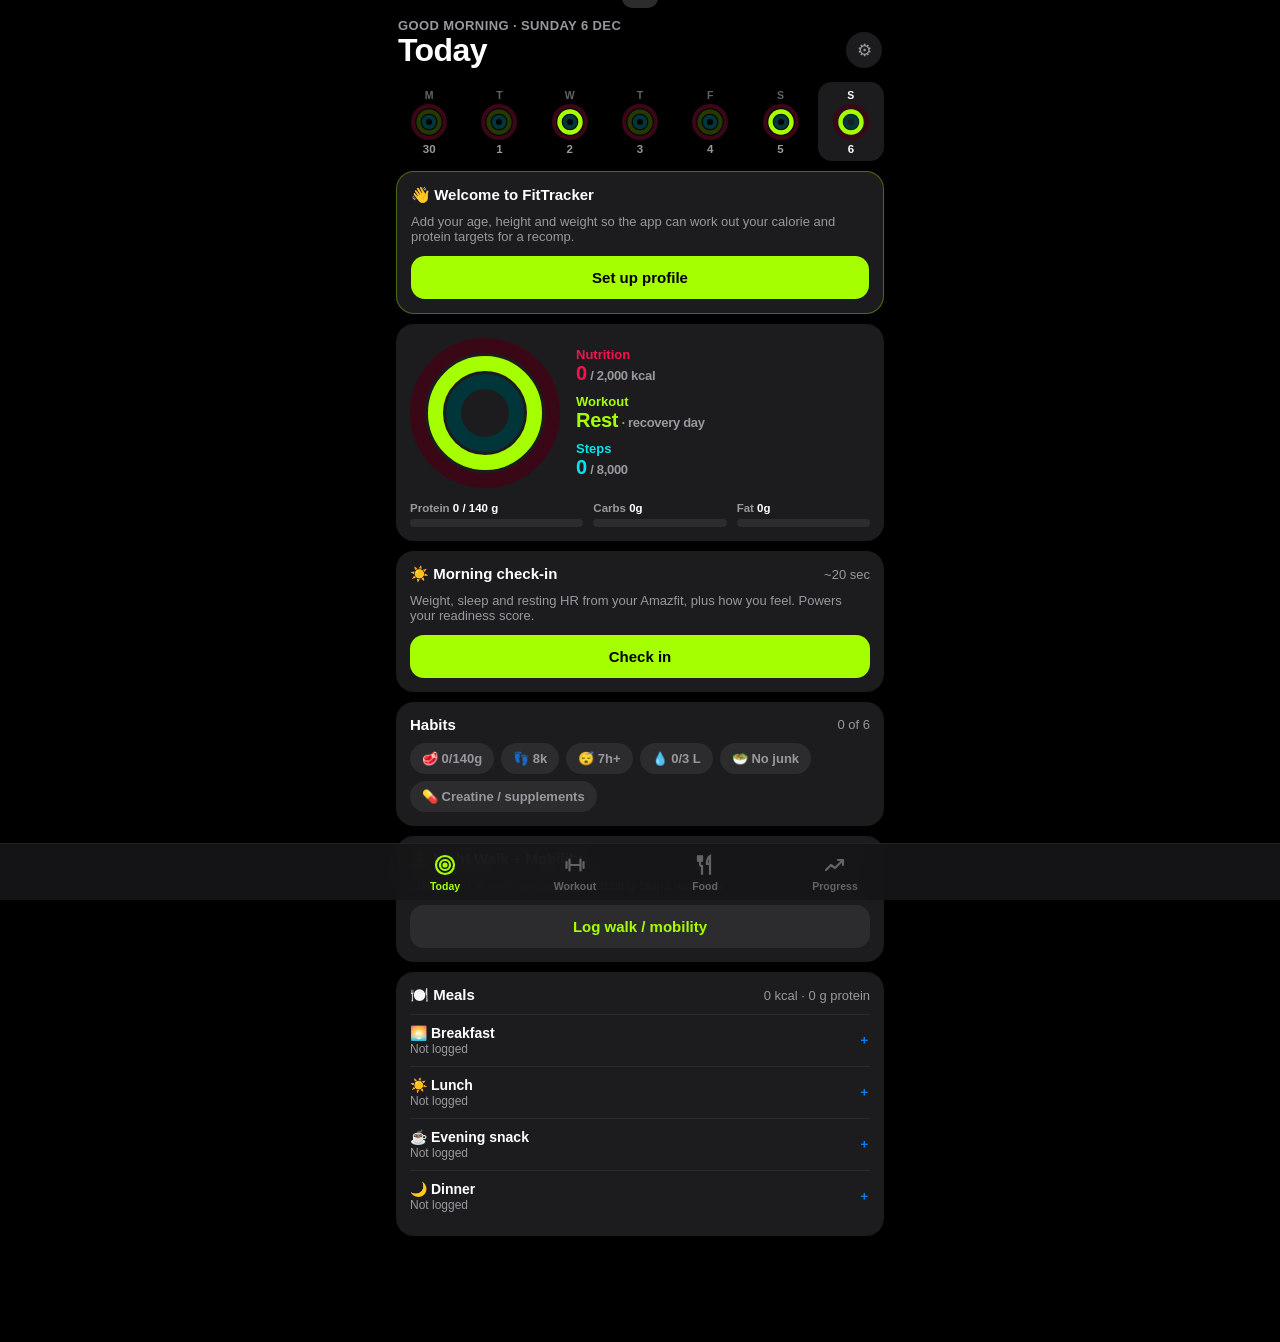
==== commit e2e2df70: "Make FitTracker v2 the main page - Move the v2 app (index, manifest, service worker, css, js, data, " ====
--- a/index.html
+++ b/index.html
@@ -1,3380 +1,55 @@
 <!DOCTYPE html>
 <html lang="en">
 <head>
-<meta charset="UTF-8"/>
-<meta name="viewport" content="width=device-width, initial-scale=1.0, maximum-scale=1.0, user-scalable=no"/>
-<meta name="theme-color" content="#2E8B4F"/>
-<meta name="apple-mobile-web-app-capable" content="yes"/>
-<meta name="apple-mobile-web-app-status-bar-style" content="default"/>
-<meta name="apple-mobile-web-app-title" content="FitTracker"/>
-<title>FitTracker — Your Fitness Companion</title>
-<link rel="preconnect" href="https://fonts.googleapis.com"/>
-<link href="https://fonts.googleapis.com/css2?family=Fraunces:opsz,wght@9..144,400;9..144,500;9..144,600;9..144,700&family=Plus+Jakarta+Sans:wght@400;500;600;700;800&display=swap" rel="stylesheet"/>
-<style>
-:root {
-  --bg:        #F5F8F0;
-  --surface:   #FFFFFF;
-  --card:      #FFFFFF;
-  --card2:     #EEF4E6;
-  --border:    #E4EBDA;
-  --border2:   #D2DFC2;
-  --lime:      #2E8B4F;
-  --lime-dim:  #1F6B39;
-  --coral:     #E8623B;
-  --blue:      #2E86AB;
-  --purple:    #8467D6;
-  --gold:      #DB9A2C;
-  --text:      #17241A;
-  --text2:     #5C6D5D;
-  --text3:     #93A28E;
-  --success:   #2FA84F;
-  --r:         18px;
-  --r-sm:      12px;
-  --shadow-sm: 0 2px 10px rgba(23,54,28,.06);
-  --shadow-md: 0 10px 28px rgba(23,54,28,.10);
-  --safe-top:  env(safe-area-inset-top, 0px);
-  --safe-bot:  env(safe-area-inset-bottom, 0px);
-}
-*{margin:0;padding:0;box-sizing:border-box;-webkit-tap-highlight-color:transparent;}
-html{font-size:15px;background:var(--bg);}
-body{
-  font-family:'Plus Jakarta Sans',sans-serif;
-  background:var(--bg);
-  color:var(--text);
-  min-height:100dvh;
-  overflow-x:hidden;
-  padding-bottom:calc(70px + var(--safe-bot));
-  -webkit-font-smoothing:antialiased;
-}
-
-/* ── TYPOGRAPHY ── */
-.font-cond { font-family:'Fraunces',serif; font-optical-sizing:auto; }
-.mono      { font-family:'Plus Jakarta Sans',sans-serif; font-variant-numeric:tabular-nums; letter-spacing:-.2px; }
-
-/* ── LAYOUT ── */
-.app-shell { max-width:480px; margin:0 auto; position:relative; }
-
-/* ── BOTTOM NAV ── */
-.bottom-nav {
-  position:fixed; bottom:0; left:0; right:0;
-  max-width:480px; margin:0 auto;
-  background:rgba(255,255,255,.92);
-  border-top:1px solid var(--border);
-  display:flex;
-  padding-bottom:var(--safe-bot);
-  z-index:100;
-  backdrop-filter:blur(20px) saturate(1.4);
-  -webkit-backdrop-filter:blur(20px) saturate(1.4);
-  box-shadow:0 -6px 24px rgba(23,54,28,.05);
-}
-.nav-btn {
-  flex:1; display:flex; flex-direction:column;
-  align-items:center; justify-content:center;
-  padding:9px 2px 7px;
-  gap:3px; border:none; background:none;
-  cursor:pointer; color:var(--text3);
-  font-family:'Plus Jakarta Sans',sans-serif;
-  font-size:9.5px; font-weight:600;
-  transition:color .2s, transform .2s;
-  position:relative;
-}
-.nav-btn.active { color:var(--lime); transform:translateY(-1px); }
-.nav-btn svg { width:19px; height:19px; transition:transform .2s cubic-bezier(.34,1.56,.64,1); }
-.nav-btn.active svg { transform:scale(1.08); }
-.nav-dot {
-  position:absolute; top:8px; right:calc(50% - 14px);
-  width:6px; height:6px; border-radius:50%;
-  background:var(--coral); display:none;
-  box-shadow:0 0 0 2px #fff;
-}
-.nav-btn.has-badge .nav-dot { display:block; }
-
-/* ── PAGE HEADER ── */
-.page-header {
-  padding:calc(var(--safe-top) + 18px) 18px 14px;
-  position:sticky; top:0;
-  background:var(--bg);
-  z-index:50;
-}
-.page-header h1 {
-  font-family:'Fraunces',serif;
-  font-optical-sizing:auto;
-  font-size:26px; font-weight:600;
-  letter-spacing:-.3px; line-height:1.1;
-  color:var(--text);
-}
-.page-header h1 span { color:var(--lime); font-style:italic; }
-.header-sub { font-size:12.5px; color:var(--text2); margin-top:3px; }
-
-/* ── SCREENS ── */
-.screen { display:none; }
-.screen.active { display:block; }
-
-/* ── CARDS ── */
-.card {
-  background:var(--card);
-  border:1px solid var(--border);
-  border-radius:var(--r);
-  overflow:hidden;
-  box-shadow:var(--shadow-sm);
-}
-.card + .card { margin-top:10px; }
-
-/* ── TODAY SCREEN ── */
-.today-hero {
-  padding:20px 18px;
-  background:linear-gradient(150deg,var(--lime) 0%,var(--lime-dim) 100%);
-  position:relative;
-  overflow:hidden;
-}
-.today-hero::after{
-  content:''; position:absolute; top:-40px; right:-30px;
-  width:150px; height:150px; border-radius:50%;
-  background:rgba(255,255,255,.08);
-}
-.today-phase {
-  font-size:10.5px; font-weight:700;
-  color:rgba(255,255,255,.85); letter-spacing:1.5px;
-  text-transform:uppercase; margin-bottom:5px;
-  position:relative;
-}
-.today-day-name {
-  font-family:'Fraunces',serif;
-  font-optical-sizing:auto;
-  font-size:34px; font-weight:600; line-height:1.05;
-  letter-spacing:-.5px; color:#fff;
-  position:relative;
-}
-.today-date { font-size:12.5px; color:rgba(255,255,255,.8); margin-top:4px; position:relative; }
-.today-meta {
-  display:flex; gap:8px; margin-top:14px; flex-wrap:wrap;
-  position:relative;
-}
-.meta-pill {
-  background:rgba(255,255,255,.16);
-  border:1px solid rgba(255,255,255,.22);
-  border-radius:100px;
-  padding:5px 12px;
-  font-size:11.5px; color:rgba(255,255,255,.9);
-  display:flex; align-items:center; gap:5px;
-}
-.meta-pill b { color:#fff; }
-
-/* Progress ring */
-.progress-ring-wrap {
-  display:flex; align-items:center; gap:16px;
-  padding:16px 18px;
-  border-bottom:1px solid var(--border);
-}
-.ring-container { position:relative; width:64px; height:64px; flex-shrink:0; }
-.ring-container svg { transform:rotate(-90deg); }
-.ring-bg { fill:none; stroke:var(--border); stroke-width:5; }
-.ring-fill {
-  fill:none; stroke:var(--lime); stroke-width:5;
-  stroke-linecap:round;
-  transition:stroke-dashoffset .5s cubic-bezier(.4,0,.2,1);
-}
-.ring-text {
-  position:absolute; inset:0;
-  display:flex; align-items:center; justify-content:center;
-  font-family:'Fraunces',serif;
-  font-size:16px; font-weight:600; color:var(--lime);
-}
-.ring-info h3 {
-  font-size:14px; font-weight:600; margin-bottom:2px;
-}
-.ring-info p { font-size:12px; color:var(--text2); }
-
-/* Session blocks */
-.session-block { padding:2px 18px 6px; }
-.session-label {
-  display:flex; align-items:center; gap:8px;
-  padding:14px 0 8px;
-  font-size:11px; font-weight:700;
-  color:var(--text2); letter-spacing:.5px;
-  text-transform:none;
-}
-.session-label span {
-  height:1px; flex:1; background:var(--border);
-}
-.session-divider { height:1px; background:var(--border); margin:0 18px; }
-
-/* Exercise row */
-.ex-row {
-  display:flex; align-items:center; gap:12px;
-  padding:11px 0;
-  border-bottom:1px solid var(--border);
-  cursor:pointer;
-  transition:opacity .15s;
-  user-select:none;
-}
-.ex-row:last-child { border-bottom:none; }
-.ex-row:active { opacity:.6; }
-
-.ex-check {
-  width:25px; height:25px; flex-shrink:0;
-  border-radius:8px;
-  border:2px solid var(--border2);
-  display:flex; align-items:center; justify-content:center;
-  transition:all .2s cubic-bezier(.34,1.56,.64,1);
-  background:var(--card2);
-}
-.ex-row.done .ex-check {
-  background:var(--lime);
-  border-color:var(--lime);
-  transform:scale(1.06);
-  box-shadow:0 3px 10px rgba(46,139,79,.35);
-}
-.ex-check svg { opacity:0; transition:opacity .15s; color:#fff; }
-.ex-row.done .ex-check svg { opacity:1; }
-
-.ex-text { flex:1; min-width:0; }
-.ex-name {
-  font-size:13.5px; font-weight:600;
-  transition:color .2s;
-  line-height:1.35;
-}
-.ex-row.done .ex-name {
-  color:var(--text3);
-  text-decoration:line-through;
-  text-decoration-color:var(--text3);
-}
-.ex-detail { font-size:11.5px; color:var(--text2); margin-top:1px; }
-
-/* Rest day */
-.rest-card {
-  margin:18px;
-  padding:26px 20px;
-  background:linear-gradient(150deg,var(--card2),var(--card));
-  border-radius:var(--r);
-  border:1px solid var(--border);
-  text-align:center;
-}
-.rest-icon { font-size:40px; margin-bottom:10px; }
-.rest-card h3 {
-  font-family:'Fraunces',serif;
-  font-size:22px; font-weight:600; margin-bottom:5px;
-}
-.rest-card p { font-size:13px; color:var(--text2); line-height:1.4; }
-
-/* Daily log */
-.daily-log {
-  padding:16px 18px;
-  display:grid; grid-template-columns:1fr 1fr;
-  gap:10px;
-}
-.log-item label {
-  font-size:10.5px; font-weight:700;
-  color:var(--text2); letter-spacing:.3px;
-  text-transform:none; display:block;
-  margin-bottom:6px;
-}
-.log-input-wrap {
-  display:flex; align-items:center;
-  background:var(--card2);
-  border:1px solid var(--border);
-  border-radius:var(--r-sm);
-  overflow:hidden;
-  transition:border-color .2s;
-}
-.log-input-wrap:focus-within{ border-color:var(--lime); }
-.log-input-wrap input {
-  flex:1; background:none; border:none;
-  color:var(--text); font-family:'Plus Jakarta Sans',sans-serif;
-  font-size:15px; font-weight:600;
-  font-variant-numeric:tabular-nums;
-  padding:9px 10px; outline:none;
-  width:100%;
-}
-.log-unit {
-  padding:0 10px;
-  font-size:11px; color:var(--text3);
-  font-weight:600;
-  border-left:1px solid var(--border);
-}
-
-/* Energy stars */
-.energy-row { grid-column:1/-1; }
-.stars {
-  display:flex; gap:7px; margin-top:6px;
-}
-.star-btn {
-  width:34px; height:34px;
-  background:var(--card2);
-  border:1px solid var(--border);
-  border-radius:9px;
-  font-size:16px;
-  cursor:pointer;
-  display:flex; align-items:center; justify-content:center;
-  transition:all .2s; flex-shrink:0;
-}
-.star-btn.active {
-  background:var(--gold);
-  border-color:var(--gold);
-  transform:scale(1.05);
-}
-
-/* Notes */
-.notes-wrap { padding:0 18px 18px; }
-.notes-wrap textarea {
-  width:100%; background:var(--card2);
-  border:1px solid var(--border);
-  border-radius:var(--r-sm);
-  color:var(--text); font-family:'Plus Jakarta Sans',sans-serif;
-  font-size:13px; padding:11px 12px;
-  resize:none; outline:none;
-  min-height:60px;
-  transition:border-color .2s;
-}
-.notes-wrap textarea:focus { border-color:var(--lime); }
-.notes-wrap textarea::placeholder { color:var(--text3); }
-
-/* ── WEEK SCREEN ── */
-.week-grid { padding:12px 14px; display:flex; flex-direction:column; gap:9px; }
-.week-day-card {
-  background:var(--card);
-  border:1px solid var(--border);
-  border-radius:var(--r);
-  overflow:hidden;
-  cursor:pointer;
-  transition:border-color .2s, transform .15s;
-  box-shadow:var(--shadow-sm);
-}
-.week-day-card:active{ transform:scale(.99); }
-.week-day-card.today-card { border-color:var(--lime); box-shadow:0 0 0 1px var(--lime),var(--shadow-sm); }
-.week-day-card.complete-card { border-color:var(--success); }
-
-.wdc-header {
-  display:flex; align-items:center; gap:11px;
-  padding:11px 15px;
-}
-.wdc-day {
-  font-family:'Fraunces',serif;
-  font-size:19px; font-weight:600;
-  width:36px; flex-shrink:0;
-}
-.wdc-info { flex:1; min-width:0; }
-.wdc-title { font-size:13px; font-weight:600; }
-.wdc-sub { font-size:11.5px; color:var(--text2); margin-top:1px; }
-.wdc-status {
-  width:28px; height:28px; border-radius:50%;
-  display:flex; align-items:center; justify-content:center;
-  flex-shrink:0;
-}
-.wdc-status.empty {
-  border:2px solid var(--border2);
-}
-.wdc-status.partial {
-  border:2px solid var(--gold);
-  color:var(--gold); font-size:11px; font-weight:700;
-}
-.wdc-status.full {
-  background:var(--success);
-  box-shadow:0 3px 8px rgba(47,168,79,.35);
-}
-
-.wdc-progress-bar {
-  height:4px;
-  background:var(--border);
-}
-.wdc-progress-fill {
-  height:100%;
-  background:var(--lime);
-  transition:width .4s;
-}
-
-/* Phase tabs */
-.phase-tabs {
-  display:flex; gap:7px;
-  padding:12px 14px 0;
-  overflow-x:auto;
-  scrollbar-width:none;
-}
-.phase-tabs::-webkit-scrollbar { display:none; }
-.phase-tab {
-  padding:7px 15px;
-  border-radius:100px;
-  font-size:12px; font-weight:700;
-  border:1px solid var(--border);
-  background:var(--card);
-  color:var(--text2);
-  cursor:pointer; white-space:nowrap;
-  transition:all .2s;
-}
-.phase-tab.active {
-  background:var(--lime);
-  border-color:var(--lime);
-  color:#fff;
-  box-shadow:0 4px 12px rgba(46,139,79,.3);
-}
-
-/* ── PROGRESS SCREEN ── */
-.progress-section { padding:12px 14px 0; }
-.section-title {
-  font-family:'Fraunces',serif;
-  font-size:19px; font-weight:600;
-  letter-spacing:-.2px; margin-bottom:10px;
-  color:var(--text);
-}
-.section-title span { color:var(--lime); font-style:italic; }
-
-/* Weight chart */
-.chart-wrap {
-  background:var(--card);
-  border:1px solid var(--border);
-  border-radius:var(--r);
-  padding:16px;
-  margin-bottom:10px;
-  box-shadow:var(--shadow-sm);
-}
-.chart-canvas-wrap { position:relative; height:160px; }
-canvas { width:100%!important; }
-
-/* Stats grid */
-.stats-grid {
-  display:grid; grid-template-columns:1fr 1fr;
-  gap:9px; margin-bottom:10px;
-}
-.stat-card {
-  background:var(--card);
-  border:1px solid var(--border);
-  border-radius:var(--r);
-  padding:15px;
-  box-shadow:var(--shadow-sm);
-}
-.stat-label { font-size:10.5px; color:var(--text2); letter-spacing:.3px; font-weight:600; }
-.stat-value {
-  font-family:'Fraunces',serif;
-  font-size:29px; font-weight:600;
-  line-height:1.15; margin-top:3px;
-  color:var(--text);
-}
-.stat-value.lime   { color:var(--lime); }
-.stat-value.coral  { color:var(--coral); }
-.stat-value.blue   { color:var(--blue); }
-.stat-value.gold   { color:var(--gold); }
-.stat-sub { font-size:11px; color:var(--text3); margin-top:2px; }
-
-/* Weekly completion bars */
-.week-bars { display:flex; flex-direction:column; gap:9px; }
-.week-bar-row {
-  display:flex; align-items:center; gap:10px;
-}
-.week-bar-label {
-  font-size:11px; color:var(--text2);
-  font-weight:600;
-  width:42px; flex-shrink:0;
-}
-.week-bar-track {
-  flex:1; height:8px;
-  background:var(--border);
-  border-radius:100px; overflow:hidden;
-}
-.week-bar-fill {
-  height:100%; border-radius:100px;
-  background:var(--lime);
-  transition:width .6s cubic-bezier(.4,0,.2,1);
-}
-.week-bar-pct {
-  font-size:11px; color:var(--text2);
-  font-weight:600;
-  width:32px; text-align:right; flex-shrink:0;
-}
-
-/* Streak */
-.streak-row {
-  display:flex; gap:5px;
-  flex-wrap:wrap; margin-top:6px;
-}
-.streak-dot {
-  width:28px; height:28px; border-radius:8px;
-  display:flex; align-items:center; justify-content:center;
-  font-size:9px; font-weight:700;
-  background:var(--card2); color:var(--text3);
-  border:1px solid var(--border);
-}
-.streak-dot.done { background:var(--lime); color:#fff; border-color:var(--lime); }
-.streak-dot.today { border-color:var(--lime); color:var(--lime); }
-
-/* ── SETTINGS SCREEN ── */
-.settings-section { padding:12px 14px; }
-.settings-group {
-  background:var(--card);
-  border:1px solid var(--border);
-  border-radius:var(--r);
-  overflow:hidden;
-  margin-bottom:10px;
-  box-shadow:var(--shadow-sm);
-}
-.settings-row {
-  display:flex; align-items:center;
-  padding:15px 16px;
-  border-bottom:1px solid var(--border);
-  gap:12px;
-}
-.settings-row:last-child { border-bottom:none; }
-.settings-icon {
-  width:38px; height:38px; border-radius:11px;
-  display:flex; align-items:center; justify-content:center;
-  font-size:18px; flex-shrink:0;
-}
-.settings-text { flex:1; }
-.settings-text h4 { font-size:14px; font-weight:600; }
-.settings-text p { font-size:11.5px; color:var(--text2); margin-top:1px; }
-.settings-action {
-  padding:8px 15px;
-  border-radius:100px;
-  border:1px solid var(--border2);
-  background:var(--card2);
-  color:var(--text); font-family:'Plus Jakarta Sans',sans-serif;
-  font-size:12px; font-weight:600; cursor:pointer;
-  transition:all .2s; white-space:nowrap;
-}
-.settings-action:hover { border-color:var(--lime); color:var(--lime); background:var(--border); }
-.toggle {
-  width:44px; height:26px; border-radius:100px;
-  background:var(--border2);
-  border:none; cursor:pointer;
-  position:relative; transition:background .2s;
-  flex-shrink:0;
-}
-.toggle::after {
-  content:''; position:absolute;
-  width:20px; height:20px; border-radius:50%;
-  background:white; top:3px; left:3px;
-  transition:transform .2s;
-  box-shadow:0 1px 3px rgba(0,0,0,.2);
-}
-.toggle.on { background:var(--lime); }
-.toggle.on::after { transform:translateX(18px); }
-
-/* Profile inputs */
-.profile-inputs { padding:12px 14px; display:flex; flex-direction:column; gap:10px; }
-.profile-field label {
-  font-size:10.5px; font-weight:700; color:var(--text2);
-  letter-spacing:.3px; text-transform:none;
-  display:block; margin-bottom:6px;
-}
-.profile-field input {
-  width:100%; background:var(--card);
-  border:1px solid var(--border2);
-  border-radius:var(--r-sm);
-  color:var(--text); font-family:'Plus Jakarta Sans',sans-serif;
-  font-size:15px; padding:11px 12px;
-  outline:none; transition:border-color .2s;
-}
-.profile-field input:focus { border-color:var(--lime); }
-
-/* ── TOAST ── */
-.toast {
-  position:fixed; bottom:calc(78px + var(--safe-bot) + 8px);
-  left:50%; transform:translateX(-50%) translateY(20px);
-  background:var(--text);
-  color:#fff;
-  border-radius:100px;
-  padding:11px 22px;
-  font-size:13px; font-weight:600;
-  opacity:0; transition:all .3s;
-  pointer-events:none; z-index:200;
-  white-space:nowrap;
-  max-width:90vw;
-  box-shadow:0 10px 24px rgba(23,54,28,.25);
-}
-.toast.show { opacity:1; transform:translateX(-50%) translateY(0); }
-
-/* ── MODAL ── */
-.modal-overlay {
-  position:fixed; inset:0;
-  background:rgba(23,36,26,.5);
-  z-index:150; display:none;
-  align-items:flex-end;
-  backdrop-filter:blur(4px);
-}
-.modal-overlay.open { display:flex; }
-.modal-sheet {
-  width:100%; max-height:85dvh;
-  background:var(--surface);
-  border-radius:24px 24px 0 0;
-  border:1px solid var(--border);
-  overflow-y:auto;
-  animation:slideUp .3s cubic-bezier(.34,1.56,.64,1);
-  padding-bottom:var(--safe-bot);
-  max-width:480px; margin:0 auto;
-}
-@keyframes slideUp {
-  from { transform:translateY(100%); }
-  to   { transform:translateY(0); }
-}
-.modal-handle {
-  width:36px; height:4px; border-radius:2px;
-  background:var(--border2); margin:10px auto 0;
-}
-.modal-header {
-  padding:14px 18px 12px;
-  display:flex; align-items:center; justify-content:space-between;
-  border-bottom:1px solid var(--border);
-}
-.modal-title {
-  font-family:'Fraunces',serif;
-  font-size:20px; font-weight:600;
-}
-.modal-close {
-  width:28px; height:28px; border-radius:50%;
-  background:var(--card2); border:none;
-  color:var(--text2); font-size:16px;
-  cursor:pointer; display:flex;
-  align-items:center; justify-content:center;
-}
-
-/* ── INSTALL BANNER ── */
-.install-banner {
-  margin:14px 14px 0;
-  background:linear-gradient(135deg,#E3F3DC,#D8EFCB);
-  border:1px solid #A9D89A;
-  border-radius:var(--r);
-  padding:15px;
-  display:flex; align-items:center; gap:12px;
-}
-.install-banner-icon { font-size:28px; flex-shrink:0; }
-.install-banner-text h4 { font-size:13px; font-weight:700; color:var(--lime-dim); }
-.install-banner-text p { font-size:11px; color:var(--text2); margin-top:2px; }
-.install-btn {
-  margin-left:auto; flex-shrink:0;
-  padding:9px 16px; border-radius:100px;
-  background:var(--lime); border:none;
-  color:#fff; font-family:'Plus Jakarta Sans',sans-serif;
-  font-size:12px; font-weight:700; cursor:pointer;
-}
-.install-dismiss {
-  background:none; border:none; color:var(--text3);
-  font-size:18px; cursor:pointer; padding:4px; margin-left:4px;
-}
-
-/* Reminder time picker */
-.reminder-time {
-  display:flex; align-items:center; gap:8px;
-}
-.reminder-time input[type=time] {
-  background:var(--card2); border:1px solid var(--border2);
-  border-radius:var(--r-sm); color:var(--text);
-  font-family:'Plus Jakarta Sans',sans-serif; font-size:14px;
-  padding:6px 10px; outline:none;
-}
-
-/* Button */
-.btn {
-  padding:12px 24px; border-radius:100px;
-  font-family:'Plus Jakarta Sans',sans-serif;
-  font-size:14px; font-weight:700;
-  cursor:pointer; border:none;
-  transition:all .2s;
-}
-.btn-primary { background:var(--lime); color:#fff; box-shadow:0 6px 16px rgba(46,139,79,.3); }
-.btn-primary:active { transform:scale(.97); }
-.btn-ghost {
-  background:var(--card2);
-  border:1px solid var(--border2);
-  color:var(--text);
-}
-
-/* Scrollbar */
-::-webkit-scrollbar { width:4px; }
-::-webkit-scrollbar-track { background:transparent; }
-::-webkit-scrollbar-thumb { background:var(--border2); border-radius:2px; }
-
-/* ── HABIT TRACKER ── */
-.habit-date-strip {
-  display:flex; gap:7px; padding:14px 14px 4px;
-  overflow-x:auto; scrollbar-width:none;
-}
-.habit-date-strip::-webkit-scrollbar{display:none;}
-.hds-day {
-  display:flex; flex-direction:column; align-items:center;
-  min-width:40px; padding:9px 6px;
-  border-radius:12px; cursor:pointer;
-  border:1px solid var(--border);
-  background:var(--card);
-  transition:all .2s; flex-shrink:0;
-}
-.hds-day.active {
-  background:var(--lime); border-color:var(--lime);
-  box-shadow:0 4px 10px rgba(46,139,79,.3);
-}
-.hds-day.active .hds-dow,
-.hds-day.active .hds-num { color:#fff; }
-.hds-dow { font-size:9px; font-weight:700; color:var(--text3); letter-spacing:.3px; text-transform:uppercase; }
-.hds-num { font-family:'Fraunces',serif; font-size:18px; font-weight:600; color:var(--text); line-height:1.2; }
-
-.habit-section { padding:12px 14px 0; }
-.habit-section-title {
-  font-size:10.5px; font-weight:700; letter-spacing:.4px;
-  color:var(--text3); text-transform:uppercase;
-  padding:8px 0 7px; display:flex; align-items:center; gap:8px;
-}
-.habit-section-title span { flex:1; height:1px; background:var(--border); }
-
-.habit-card {
-  background:var(--card);
-  border:1px solid var(--border);
-  border-radius:var(--r);
-  margin-bottom:9px;
-  overflow:hidden;
-  box-shadow:var(--shadow-sm);
-}
-.habit-row {
-  display:flex; align-items:center; gap:12px;
-  padding:13px 15px;
-  cursor:pointer; user-select:none;
-  transition:background .15s;
-}
-.habit-row:active { background:var(--card2); }
-.habit-icon {
-  width:38px; height:38px; border-radius:11px;
-  display:flex; align-items:center; justify-content:center;
-  font-size:18px; flex-shrink:0;
-  background:var(--card2); border:1px solid var(--border);
-}
-.habit-info { flex:1; min-width:0; }
-.habit-name { font-size:14px; font-weight:600; }
-.habit-streak {
-  font-size:11px; color:var(--text2); margin-top:2px;
-  display:flex; align-items:center; gap:4px;
-}
-.streak-fire { color:var(--coral); }
-.habit-check {
-  width:29px; height:29px; border-radius:9px;
-  border:2px solid var(--border2);
-  display:flex; align-items:center; justify-content:center;
-  flex-shrink:0; transition:all .2s cubic-bezier(.34,1.56,.64,1);
-  color:#fff;
-}
-.habit-row.habit-done .habit-check {
-  background:var(--lime); border-color:var(--lime);
-  transform:scale(1.08);
-}
-.habit-row.habit-done .habit-name { color:var(--text3); }
-.habit-row.habit-done .habit-check svg { opacity:1 !important; }
-.habit-check svg { opacity:0; transition:opacity .15s; }
-
-/* Weekly grid inside habit card */
-.habit-week-grid {
-  display:flex; gap:3px;
-  padding:0 15px 13px;
-}
-.hwg-cell {
-  flex:1; height:8px; border-radius:4px;
-  background:var(--border2);
-  transition:background .3s;
-}
-.hwg-cell.done { background:var(--lime); }
-.hwg-cell.today { outline:1.5px solid var(--lime); outline-offset:1px; }
-
-/* Add habit form */
-.add-habit-btn {
-  width:100%; padding:13px;
-  background:var(--card); border:1.5px dashed var(--border2);
-  border-radius:var(--r); color:var(--text2);
-  font-family:'Plus Jakarta Sans',sans-serif; font-size:13px; font-weight:600;
-  cursor:pointer; display:flex; align-items:center;
-  justify-content:center; gap:8px; margin-bottom:9px;
-  transition:all .2s;
-}
-.add-habit-btn:hover { border-color:var(--lime); color:var(--lime); }
-
-.habit-form {
-  background:var(--card);
-  border:1px solid var(--border);
-  border-radius:var(--r);
-  padding:15px; margin-bottom:9px;
-  box-shadow:var(--shadow-sm);
-}
-.habit-form input, .habit-form select {
-  width:100%; background:var(--card2);
-  border:1px solid var(--border2); border-radius:var(--r-sm);
-  color:var(--text); font-family:'Plus Jakarta Sans',sans-serif;
-  font-size:14px; padding:10px 12px;
-  outline:none; margin-bottom:8px;
-  transition:border-color .2s;
-}
-.habit-form input:focus { border-color:var(--lime); }
-.habit-form-row { display:flex; gap:8px; }
-.habit-emoji-pick {
-  display:flex; flex-wrap:wrap; gap:6px;
-  margin-bottom:10px;
-}
-.emoji-opt {
-  width:36px; height:36px; border-radius:9px;
-  background:var(--card2); border:1.5px solid var(--border2);
-  font-size:18px; cursor:pointer;
-  display:flex; align-items:center; justify-content:center;
-  transition:all .2s;
-}
-.emoji-opt.selected { border-color:var(--lime); background:rgba(46,139,79,.1); }
-
-/* Habit stats */
-.habit-stats-row {
-  display:grid; grid-template-columns:repeat(3,1fr);
-  gap:9px; margin-bottom:10px;
-}
-.hstat {
-  background:var(--card); border:1px solid var(--border);
-  border-radius:var(--r); padding:13px; text-align:center;
-  box-shadow:var(--shadow-sm);
-}
-.hstat-val {
-  font-family:'Fraunces',serif;
-  font-size:25px; font-weight:600;
-  color:var(--text);
-}
-.hstat-lbl { font-size:10px; color:var(--text2); margin-top:2px; text-transform:none; font-weight:600; }
-
-/* ── TO-DO LIST ── */
-.todo-tabs {
-  display:flex; border-bottom:1px solid var(--border);
-  padding:0 14px;
-}
-.todo-tab {
-  padding:12px 16px 10px; font-size:13px; font-weight:700;
-  color:var(--text2); cursor:pointer; border:none;
-  background:none; border-bottom:2px solid transparent;
-  margin-bottom:-1px; transition:all .2s;
-  display:flex; align-items:center; gap:6px;
-}
-.todo-tab.active { color:var(--lime); border-bottom-color:var(--lime); }
-.todo-badge {
-  min-width:18px; height:18px; border-radius:100px;
-  background:var(--card2); border:1px solid var(--border2);
-  font-size:10px; font-weight:700; color:var(--text2);
-  display:inline-flex; align-items:center; justify-content:center;
-  padding:0 5px;
-}
-.todo-tab.active .todo-badge { background:rgba(46,139,79,.15); color:var(--lime); border-color:rgba(46,139,79,.3); }
-
-.todo-panel { display:none; padding:10px 14px; }
-.todo-panel.active { display:block; }
-
-/* Add task input */
-.todo-add-wrap {
-  display:flex; gap:8px; margin-bottom:12px;
-}
-.todo-add-wrap input {
-  flex:1; background:var(--card);
-  border:1px solid var(--border2); border-radius:var(--r-sm);
-  color:var(--text); font-family:'Plus Jakarta Sans',sans-serif;
-  font-size:14px; padding:11px 12px;
-  outline:none; transition:border-color .2s;
-}
-.todo-add-wrap input:focus { border-color:var(--lime); }
-.todo-add-btn {
-  width:44px; height:44px; border-radius:var(--r-sm);
-  background:var(--lime); border:none;
-  font-size:22px; font-weight:400;
-  color:#fff; cursor:pointer;
-  display:flex; align-items:center; justify-content:center;
-  flex-shrink:0; transition:transform .15s;
-  box-shadow:0 6px 14px rgba(46,139,79,.3);
-}
-.todo-add-btn:active { transform:scale(.93); }
-
-/* Priority selector */
-.priority-row {
-  display:flex; gap:6px; margin-bottom:10px;
-}
-.pri-btn {
-  padding:5px 13px; border-radius:100px;
-  font-size:11px; font-weight:700;
-  border:1px solid var(--border2);
-  background:var(--card2); color:var(--text2);
-  cursor:pointer; transition:all .15s;
-}
-.pri-btn.sel-high   { background:rgba(232,98,59,.13);  border-color:var(--coral);  color:var(--coral); }
-.pri-btn.sel-medium { background:rgba(219,154,44,.15); border-color:var(--gold);   color:var(--gold); }
-.pri-btn.sel-low    { background:rgba(46,134,171,.13); border-color:var(--blue);   color:var(--blue); }
-
-/* Task item */
-.task-item {
-  display:flex; align-items:flex-start; gap:10px;
-  padding:12px 15px;
-  background:var(--card);
-  border:1px solid var(--border);
-  border-radius:var(--r);
-  margin-bottom:7px;
-  cursor:pointer; user-select:none;
-  transition:all .2s;
-  position:relative; overflow:hidden;
-  box-shadow:var(--shadow-sm);
-}
-.task-item::before {
-  content:''; position:absolute;
-  left:0; top:0; bottom:0; width:3px;
-}
-.task-item.pri-high::before   { background:var(--coral); }
-.task-item.pri-medium::before { background:var(--gold); }
-.task-item.pri-low::before    { background:var(--blue); }
-.task-item.task-done { opacity:.55; }
-.task-item:active { opacity:.7; }
-
-.task-cb {
-  width:22px; height:22px; border-radius:7px;
-  border:2px solid var(--border2); flex-shrink:0;
-  display:flex; align-items:center; justify-content:center;
-  transition:all .2s cubic-bezier(.34,1.56,.64,1);
-  margin-top:1px; color:#fff;
-}
-.task-item.task-done .task-cb {
-  background:var(--success); border-color:var(--success);
-}
-.task-cb svg { opacity:0; }
-.task-item.task-done .task-cb svg { opacity:1; }
-
-.task-body { flex:1; min-width:0; }
-.task-text {
-  font-size:13.5px; font-weight:600; line-height:1.35;
-}
-.task-item.task-done .task-text {
-  text-decoration:line-through; color:var(--text3);
-}
-.task-meta {
-  display:flex; align-items:center; gap:8px;
-  margin-top:4px;
-}
-.task-time { font-size:11px; color:var(--text3); font-weight:600; }
-.task-pri-tag {
-  font-size:10px; font-weight:700; padding:2px 8px;
-  border-radius:100px; letter-spacing:.2px;
-}
-.task-pri-tag.high   { background:rgba(232,98,59,.13);  color:var(--coral); }
-.task-pri-tag.medium { background:rgba(219,154,44,.15); color:var(--gold); }
-.task-pri-tag.low    { background:rgba(46,134,171,.13); color:var(--blue); }
-
-.task-del {
-  background:none; border:none; color:var(--text3);
-  font-size:16px; cursor:pointer; padding:2px 4px;
-  border-radius:4px; flex-shrink:0; line-height:1;
-  transition:color .15s;
-}
-.task-del:hover { color:var(--coral); }
-
-/* Filters */
-.todo-filters {
-  display:flex; gap:6px; margin-bottom:10px;
-  overflow-x:auto; scrollbar-width:none;
-}
-.todo-filters::-webkit-scrollbar{display:none;}
-.filter-btn {
-  padding:6px 13px; border-radius:100px; font-size:11px;
-  font-weight:700; border:1px solid var(--border);
-  background:var(--card); color:var(--text2);
-  cursor:pointer; white-space:nowrap; transition:all .2s;
-  flex-shrink:0;
-}
-.filter-btn.active { background:var(--text); border-color:var(--text); color:#fff; }
-
-/* Daily reset banner */
-.daily-reset-note {
-  text-align:center; padding:8px;
-  font-size:11px; color:var(--text3);
-  margin-bottom:8px;
-}
-
-/* Empty state */
-.todo-empty {
-  text-align:center; padding:36px 16px;
-  color:var(--text3); font-size:13px;
-}
-.todo-empty .big { font-size:36px; margin-bottom:8px; }
-
-/* Animations */
-@keyframes fadeIn { from{opacity:0;transform:translateY(8px)} to{opacity:1;transform:translateY(0)} }
-.screen.active > * { animation:fadeIn .25s ease both; }
-
-/* Empty state */
-.empty-state {
-  text-align:center; padding:40px 20px;
-  color:var(--text2); font-size:13px;
-}
-.empty-state .big { font-size:40px; margin-bottom:8px; }
-
-/* Confetti burst (CSS only) */
-@keyframes confettiBurst {
-  0%   { transform:scale(0) rotate(0deg); opacity:1; }
-  100% { transform:scale(2) rotate(180deg); opacity:0; }
-}
-.confetti-ring {
-  position:fixed; pointer-events:none; z-index:300;
-  width:60px; height:60px; border-radius:50%;
-  border:3px solid var(--lime);
-  animation:confettiBurst .5s ease-out forwards;
-}
-</style>
+<meta charset="utf-8">
+<meta name="viewport" content="width=device-width, initial-scale=1, viewport-fit=cover">
+<meta name="theme-color" content="#000000">
+<meta name="color-scheme" content="dark">
+<meta name="apple-mobile-web-app-capable" content="yes">
+<meta name="mobile-web-app-capable" content="yes">
+<meta name="apple-mobile-web-app-status-bar-style" content="black-translucent">
+<meta name="apple-mobile-web-app-title" content="FitTracker">
+<meta name="description" content="Personal recomp tracker: workouts, food, habits and weekly review.">
+<title>FitTracker</title>
+<link rel="manifest" href="manifest.webmanifest">
+<link rel="icon" href="icons/icon.svg" type="image/svg+xml">
+<link rel="apple-touch-icon" href="icons/icon-192.png">
+<link rel="stylesheet" href="css/app.css">
 </head>
 <body>
-<div class="app-shell">
+<main class="app">
+  <section class="screen" id="screen-today"></section>
+  <section class="screen" id="screen-workout"></section>
+  <section class="screen" id="screen-food"></section>
+  <section class="screen" id="screen-progress"></section>
+</main>
 
-  <!-- INSTALL BANNER -->
-  <div class="install-banner" id="installBanner" style="display:none">
-    <div class="install-banner-icon">📲</div>
-    <div class="install-banner-text">
-      <h4>Install FitTracker</h4>
-      <p>Add to home screen for offline access</p>
-    </div>
-    <button class="install-btn" id="installBtn">Install</button>
-    <button class="install-dismiss" onclick="dismissInstall()">×</button>
-  </div>
-
-  <!-- ═══ TODAY SCREEN ═══ -->
-  <div class="screen active" id="screen-today">
-    <div class="page-header">
-      <h1 class="font-cond">Today's <span>workout</span></h1>
-      <p class="header-sub" id="todayHeaderSub">Loading...</p>
-    </div>
-
-    <div id="todayContent"></div>
-  </div>
-
-  <!-- ═══ WEEK SCREEN ═══ -->
-  <div class="screen" id="screen-week">
-    <div class="page-header">
-      <h1 class="font-cond">Program <span>overview</span></h1>
-      <p class="header-sub">8-week fat loss program</p>
-    </div>
-    <div class="phase-tabs" id="phaseTabs"></div>
-    <div class="week-grid" id="weekGrid"></div>
-  </div>
-
-  <!-- ═══ PROGRESS SCREEN ═══ -->
-  <div class="screen" id="screen-progress">
-    <div class="page-header">
-      <h1 class="font-cond">Your <span>progress</span></h1>
-      <p class="header-sub" id="progressSub">Track your transformation</p>
-    </div>
-    <div id="progressContent"></div>
-  </div>
-
-  <!-- ═══ SETTINGS SCREEN ═══ -->
-  <div class="screen" id="screen-settings">
-    <div class="page-header">
-      <h1 class="font-cond">Settings <span>&</span> profile</h1>
-      <p class="header-sub">Customise your experience</p>
-    </div>
-    <div id="settingsContent"></div>
-  </div>
-
-  <!-- ═══ HABITS SCREEN ═══ -->
-  <div class="screen" id="screen-habits">
-    <div class="page-header">
-      <h1 class="font-cond">Habit <span>tracker</span></h1>
-      <p class="header-sub" id="habitHeaderSub">Build streaks, stay consistent</p>
-    </div>
-    <div id="habitsContent"></div>
-  </div>
-
-  <!-- ═══ TODO SCREEN ═══ -->
-  <div class="screen" id="screen-todo">
-    <div class="page-header">
-      <h1 class="font-cond">To-do <span>list</span></h1>
-      <p class="header-sub" id="todoHeaderSub">Daily tasks + persistent backlog</p>
-    </div>
-    <div id="todoContent"></div>
-  </div>
-
-  <!-- BOTTOM NAV -->
-  <nav class="bottom-nav">
-    <button class="nav-btn active" onclick="switchTab('today')" id="nav-today">
-      <svg viewBox="0 0 24 24" fill="none" stroke="currentColor" stroke-width="2" stroke-linecap="round" stroke-linejoin="round">
-        <rect x="3" y="4" width="18" height="18" rx="2"/><line x1="16" y1="2" x2="16" y2="6"/><line x1="8" y1="2" x2="8" y2="6"/><line x1="3" y1="10" x2="21" y2="10"/>
-      </svg>
-      Today
-    </button>
-    <button class="nav-btn" onclick="switchTab('week')" id="nav-week">
-      <svg viewBox="0 0 24 24" fill="none" stroke="currentColor" stroke-width="2" stroke-linecap="round" stroke-linejoin="round">
-        <path d="M9 11l3 3L22 4"/><path d="M21 12v7a2 2 0 01-2 2H5a2 2 0 01-2-2V5a2 2 0 012-2h11"/>
-      </svg>
-      Program
-    </button>
-    <button class="nav-btn" onclick="switchTab('habits')" id="nav-habits">
-      <svg viewBox="0 0 24 24" fill="none" stroke="currentColor" stroke-width="2" stroke-linecap="round" stroke-linejoin="round">
-        <path d="M12 2a10 10 0 100 20A10 10 0 0012 2z"/><path d="M12 6v6l4 2"/>
-      </svg>
-      Habits
-    </button>
-    <button class="nav-btn" onclick="switchTab('todo')" id="nav-todo">
-      <svg viewBox="0 0 24 24" fill="none" stroke="currentColor" stroke-width="2" stroke-linecap="round" stroke-linejoin="round">
-        <line x1="8" y1="6" x2="21" y2="6"/><line x1="8" y1="12" x2="21" y2="12"/><line x1="8" y1="18" x2="21" y2="18"/>
-        <line x1="3" y1="6" x2="3.01" y2="6"/><line x1="3" y1="12" x2="3.01" y2="12"/><line x1="3" y1="18" x2="3.01" y2="18"/>
-      </svg>
-      To-Do
-    </button>
-    <button class="nav-btn" onclick="switchTab('progress')" id="nav-progress">
-      <svg viewBox="0 0 24 24" fill="none" stroke="currentColor" stroke-width="2" stroke-linecap="round" stroke-linejoin="round">
-        <polyline points="22 12 18 12 15 21 9 3 6 12 2 12"/>
-      </svg>
-      Progress
-    </button>
-    <button class="nav-btn" onclick="switchTab('settings')" id="nav-settings">
-      <svg viewBox="0 0 24 24" fill="none" stroke="currentColor" stroke-width="2" stroke-linecap="round" stroke-linejoin="round">
-        <circle cx="12" cy="12" r="3"/><path d="M19.4 15a1.65 1.65 0 00.33 1.82l.06.06a2 2 0 010 2.83 2 2 0 01-2.83 0l-.06-.06a1.65 1.65 0 00-1.82-.33 1.65 1.65 0 00-1 1.51V21a2 2 0 01-4 0v-.09A1.65 1.65 0 009 19.4a1.65 1.65 0 00-1.82.33l-.06.06a2 2 0 01-2.83-2.83l.06-.06A1.65 1.65 0 004.68 15a1.65 1.65 0 00-1.51-1H3a2 2 0 010-4h.09A1.65 1.65 0 004.6 9a1.65 1.65 0 00-.33-1.82l-.06-.06a2 2 0 012.83-2.83l.06.06A1.65 1.65 0 009 4.68a1.65 1.65 0 001-1.51V3a2 2 0 014 0v.09a1.65 1.65 0 001 1.51 1.65 1.65 0 001.82-.33l.06-.06a2 2 0 012.83 2.83l-.06.06A1.65 1.65 0 0019.4 9a1.65 1.65 0 001.51 1H21a2 2 0 010 4h-.09a1.65 1.65 0 00-1.51 1z"/>
-      </svg>
-      More
-    </button>
-  </nav>
+<div class="rest" id="rest">
+  <div class="prog"></div>
+  <span>⏱ Rest</span><span class="time grow">0:00</span>
+  <button data-a="restAdd" data-s="-15">−15</button>
+  <button data-a="restAdd" data-s="15">+15</button>
+  <button data-a="restSkip">Skip</button>
 </div>
 
-<!-- TOAST -->
+<nav class="tabbar"><div class="tabbar-in">
+  <button class="tab" data-a="tab" data-t="today">
+    <svg viewBox="0 0 24 24" fill="none" stroke="currentColor" stroke-width="2.2"><circle cx="12" cy="12" r="9"/><circle cx="12" cy="12" r="5"/><circle cx="12" cy="12" r="1.5" fill="currentColor"/></svg>Today</button>
+  <button class="tab" data-a="tab" data-t="workout">
+    <svg viewBox="0 0 24 24" fill="none" stroke="currentColor" stroke-width="2.2" stroke-linecap="round"><path d="M6.5 6.5v11M17.5 6.5v11M3.5 9v6M20.5 9v6M6.5 12h11"/></svg>Workout</button>
+  <button class="tab" data-a="tab" data-t="food">
+    <svg viewBox="0 0 24 24" fill="none" stroke="currentColor" stroke-width="2.2" stroke-linecap="round"><path d="M7 3v8a2 2 0 0 0 2 2v8M5 3v5M9 3v5M17 21V3c-2 1-3 4-3 8h3"/></svg>Food</button>
+  <button class="tab" data-a="tab" data-t="progress">
+    <svg viewBox="0 0 24 24" fill="none" stroke="currentColor" stroke-width="2.2" stroke-linecap="round" stroke-linejoin="round"><path d="M3 17l5-5 4 3 8-8M15 7h5v5"/></svg>Progress</button>
+</div></nav>
+
+<div class="overlay" id="overlay"></div>
+<div class="sheet" id="sheet" role="dialog" aria-modal="true">
+  <div class="sheet-h"><h2 id="sheet-title"></h2><div class="row"><span id="sheet-right"></span><button class="icon-btn" data-a="closeSheet" aria-label="Close">✕</button></div></div>
+  <div class="sheet-b" id="sheet-body"></div>
+</div>
 <div class="toast" id="toast"></div>
 
-<!-- DAY DETAIL MODAL -->
-<div class="modal-overlay" id="dayModal" onclick="closeDayModal(event)">
-  <div class="modal-sheet" id="dayModalContent">
-    <div class="modal-handle"></div>
-    <div class="modal-header">
-      <div class="modal-title" id="modalTitle">Monday</div>
-      <button class="modal-close" onclick="closeDayModalDirect()">×</button>
-    </div>
-    <div id="modalBody"></div>
-  </div>
-</div>
-
-<script>
-// ═══════════════════════════════════════════════════════════════════
-//  PROGRAM DATA
-// ═══════════════════════════════════════════════════════════════════
-const PHASES = [
-  { name:"Phase 1", label:"Foundation", weeks:[1,2], color:"#2E8B4F" },
-  { name:"Phase 2", label:"Build",       weeks:[3,4], color:"#E8623B" },
-  { name:"Phase 3", label:"Intensify",   weeks:[5,6], color:"#8467D6" },
-  { name:"Phase 4", label:"Peak",        weeks:[7,8], color:"#E8A93A" },
-];
-
-const PROGRAM = [
-  // ── PHASE 1 ──────────────────────────────────────────────────
-  { day:"Monday",    badge:"Upper + Cardio",
-    am:[
-      {name:"Treadmill walk/jog", detail:"35 min · Zone 2 (60-70% HR)"},
-      {name:"Skipping rope",      detail:"3 × 3 min rounds · 1 min rest"},
-      {name:"Cool-down walk",     detail:"10 min easy pace"},
-    ],
-    pm:[
-      {name:"Assisted pull-ups",  detail:"3 × 8-10 reps · 90 s rest"},
-      {name:"Push-ups",           detail:"3 × 12-15 reps"},
-      {name:"Assisted chin-ups",  detail:"3 × 8 reps"},
-      {name:"Diamond push-ups",   detail:"2 × 10"},
-      {name:"Plank hold",         detail:"3 × 30 s"},
-    ]},
-  { day:"Tuesday",   badge:"Lower + Boxing",
-    am:[
-      {name:"Punching bag",       detail:"5 × 3 min rounds · 1 min rest"},
-      {name:"Jump rope",          detail:"4 × 2 min intervals"},
-      {name:"Shadow boxing",      detail:"5 min cool-down"},
-    ],
-    pm:[
-      {name:"Bodyweight squats",  detail:"4 × 15 reps"},
-      {name:"Reverse lunges",     detail:"3 × 12 each leg"},
-      {name:"Glute bridges",      detail:"3 × 15 reps"},
-      {name:"Calf raises",        detail:"3 × 20 reps"},
-      {name:"Side plank",         detail:"2 × 20 s each side"},
-    ]},
-  { day:"Wednesday", badge:"Active Recovery",
-    am:[
-      {name:"Slow treadmill walk",detail:"30 min · easy pace"},
-      {name:"Full-body stretch",  detail:"10 min"},
-    ],
-    pm:[]},
-  { day:"Thursday",  badge:"Full Body + Core",
-    am:[
-      {name:"Incline treadmill",  detail:"30 min · 5-6% incline"},
-      {name:"Skipping rope",      detail:"4 × 3 min rounds"},
-    ],
-    pm:[
-      {name:"Assisted pull-ups",  detail:"3 × 10 reps"},
-      {name:"Wide push-ups",      detail:"3 × 12 reps"},
-      {name:"Jump squats",        detail:"3 × 10 reps"},
-      {name:"Mountain climbers",  detail:"3 × 30 s"},
-      {name:"Bicycle crunches",   detail:"3 × 20 reps"},
-    ]},
-  { day:"Friday",    badge:"HIIT Boxing",
-    am:[
-      {name:"Bag HIIT",           detail:"8 rounds · 30 s on / 30 s off"},
-      {name:"Jump rope",          detail:"5 × 2 min"},
-      {name:"Easy jog cool-down", detail:"10 min treadmill"},
-    ],
-    pm:[
-      {name:"Push-up variations", detail:"4 × 15 · wide / normal / diamond"},
-      {name:"Assisted pull-ups",  detail:"4 × 8 reps"},
-      {name:"Plank-to-push-up",   detail:"3 × 10"},
-      {name:"Leg raises",         detail:"3 × 12"},
-    ]},
-  { day:"Saturday",  badge:"Long Cardio",
-    am:[
-      {name:"Steady treadmill jog",detail:"45 min · 6-7 km/h"},
-      {name:"Stretch + roll",     detail:"15 min"},
-    ],
-    pm:[]},
-  { day:"Sunday",    badge:"REST DAY", rest:true, am:[], pm:[] },
-
-  // ── PHASE 2 ──────────────────────────────────────────────────
-  { day:"Monday",    badge:"Pull + Push",
-    am:[
-      {name:"Treadmill intervals",detail:"10 rounds · 2 min jog / 1 min run"},
-      {name:"Skipping HIIT",      detail:"5 × 2 min · 30 s rest"},
-    ],
-    pm:[
-      {name:"Pull-ups",           detail:"4 × 10-12 · reduce band tension"},
-      {name:"Negative pull-ups",  detail:"3 × 5 · 5 s lower slowly"},
-      {name:"Decline push-ups",   detail:"3 × 12"},
-      {name:"Pike push-ups",      detail:"3 × 10"},
-      {name:"Hollow body hold",   detail:"3 × 30 s"},
-    ]},
-  { day:"Tuesday",   badge:"Boxing + Legs",
-    am:[
-      {name:"Bag combos",         detail:"8 × 3 min · 1 min rest"},
-      {name:"Footwork drills",    detail:"4 × 1 min lateral"},
-      {name:"Skip rope",          detail:"3 × 3 min"},
-    ],
-    pm:[
-      {name:"Jump squats",        detail:"4 × 15"},
-      {name:"Bulgarian split squat",detail:"3 × 10 each leg"},
-      {name:"Single-leg bridge",  detail:"3 × 12 each"},
-      {name:"Calf raises (slow)", detail:"3 × 20"},
-      {name:"Hanging knee raises",detail:"3 × 12"},
-    ]},
-  { day:"Wednesday", badge:"Cardio + Core",
-    am:[
-      {name:"Treadmill run",      detail:"40 min · 7 km/h"},
-      {name:"Incline cool-down",  detail:"10 min"},
-    ],
-    pm:[
-      {name:"Core circuit",       detail:"4 rounds · plank 45s, leg raises 15, bicycle 20, twists 20"},
-      {name:"Full-body stretch",  detail:"15 min"},
-    ]},
-  { day:"Thursday",  badge:"Pull + Push",
-    am:[
-      {name:"Treadmill intervals",detail:"10 rounds · 2 min jog / 1 min run"},
-      {name:"Skipping HIIT",      detail:"5 × 2 min · 30 s rest"},
-    ],
-    pm:[
-      {name:"Pull-ups",           detail:"4 × 10-12 · reduce band tension"},
-      {name:"Negative pull-ups",  detail:"3 × 5 · 5 s lower"},
-      {name:"Decline push-ups",   detail:"3 × 12"},
-      {name:"Pike push-ups",      detail:"3 × 10"},
-    ]},
-  { day:"Friday",    badge:"Boxing + Legs",
-    am:[
-      {name:"Bag combos",         detail:"8 × 3 min · 1 min rest"},
-      {name:"Footwork drills",    detail:"4 × 1 min lateral"},
-      {name:"Skip rope",          detail:"3 × 3 min"},
-    ],
-    pm:[
-      {name:"Jump squats",        detail:"4 × 15"},
-      {name:"Bulgarian split squat",detail:"3 × 10 each leg"},
-      {name:"Single-leg bridge",  detail:"3 × 12 each"},
-      {name:"Hanging knee raises",detail:"3 × 12"},
-    ]},
-  { day:"Saturday",  badge:"Cardio + Core",
-    am:[
-      {name:"Treadmill run",      detail:"40 min · 7 km/h"},
-      {name:"Incline cool-down",  detail:"10 min"},
-    ],
-    pm:[
-      {name:"Core circuit",       detail:"4 rounds"},
-      {name:"Full-body stretch",  detail:"15 min"},
-    ]},
-  { day:"Sunday",    badge:"REST DAY", rest:true, am:[], pm:[] },
-
-  // ── PHASE 3 ──────────────────────────────────────────────────
-  { day:"Monday",    badge:"Strength + HIIT",
-    am:[
-      {name:"Sprint HIIT treadmill",detail:"12 rounds · 30 s sprint (9-10 km/h) / 90 s jog"},
-      {name:"Jump rope fast",     detail:"5 × 2 min · double-unders"},
-    ],
-    pm:[
-      {name:"Unassisted pull-ups",detail:"5 sets · max reps"},
-      {name:"Archer push-ups",    detail:"3 × 10"},
-      {name:"L-sit hang",         detail:"3 × 15 s"},
-      {name:"Dips",               detail:"4 × 12 · on chair"},
-      {name:"Dragon flag (beginner)",detail:"3 × 5"},
-    ]},
-  { day:"Tuesday",   badge:"Full Boxing Drill",
-    am:[
-      {name:"Warm-up skip",       detail:"5 min"},
-      {name:"Bag work combos",    detail:"10 × 3 min · 6-punch combos"},
-      {name:"Bobbing & weaving",  detail:"3 × 2 min"},
-    ],
-    pm:[
-      {name:"Pistol squat progression",detail:"3 × 8 each leg"},
-      {name:"Plyometric lunges",  detail:"3 × 12"},
-      {name:"Wall sit",           detail:"3 × 45 s"},
-      {name:"Box jumps",          detail:"3 × 10 · use step/stair"},
-      {name:"Core finisher",      detail:"Plank 60s, V-ups 15, side plank 30s"},
-    ]},
-  { day:"Wednesday", badge:"Distance Run",
-    am:[
-      {name:"Long run",           detail:"45 min · 7-8 km/h"},
-      {name:"Cool-down stretch",  detail:"15 min"},
-    ],
-    pm:[]},
-  { day:"Thursday",  badge:"Strength + HIIT",
-    am:[
-      {name:"Sprint HIIT treadmill",detail:"12 rounds · 30 s sprint / 90 s jog"},
-      {name:"Jump rope fast",     detail:"5 × 2 min"},
-    ],
-    pm:[
-      {name:"Unassisted pull-ups",detail:"5 sets · max reps"},
-      {name:"Archer push-ups",    detail:"3 × 10"},
-      {name:"Dips",               detail:"4 × 12"},
-      {name:"Dragon flag",        detail:"3 × 5"},
-    ]},
-  { day:"Friday",    badge:"Full Boxing Drill",
-    am:[
-      {name:"Bag work combos",    detail:"10 × 3 min · 6-punch combos"},
-      {name:"Bobbing & weaving",  detail:"3 × 2 min"},
-      {name:"Shadow box cool-down",detail:"5 min"},
-    ],
-    pm:[
-      {name:"Pistol squat",       detail:"3 × 8 each leg"},
-      {name:"Plyometric lunges",  detail:"3 × 12"},
-      {name:"Box jumps",          detail:"3 × 10"},
-      {name:"Core finisher",      detail:"Plank 60s, V-ups 15"},
-    ]},
-  { day:"Saturday",  badge:"Distance Run",
-    am:[
-      {name:"Long run",           detail:"45 min · 7-8 km/h"},
-      {name:"Cool-down stretch",  detail:"15 min"},
-    ],
-    pm:[
-      {name:"Yoga / mobility",    detail:"30 min · optional"},
-    ]},
-  { day:"Sunday",    badge:"REST DAY", rest:true, am:[], pm:[] },
-
-  // ── PHASE 4 ──────────────────────────────────────────────────
-  { day:"Monday",    badge:"Peak Strength",
-    am:[
-      {name:"Sprint intervals",   detail:"15 rounds · 1 min sprint (10 km/h) / 1 min jog"},
-      {name:"Skip rope Tabata",   detail:"20 s on / 10 s off × 16"},
-    ],
-    pm:[
-      {name:"Pull-ups (unassisted)",detail:"6 sets · max reps"},
-      {name:"Push-up complex",    detail:"4 × 12 each · wide / normal / diamond"},
-      {name:"Hanging leg raises", detail:"4 × 15"},
-      {name:"Bodyweight rows",    detail:"3 × 12 · under table"},
-    ]},
-  { day:"Tuesday",   badge:"Fight Conditioning",
-    am:[
-      {name:"Bag power rounds",   detail:"12 × 3 min · 45 s rest"},
-      {name:"Burpee + 4 punches", detail:"× 10 combos"},
-    ],
-    pm:[
-      {name:"Pistol squats",      detail:"4 × 8 per leg"},
-      {name:"Nordic curls",       detail:"3 × 6 · sofa anchor"},
-      {name:"Explosive lunges",   detail:"3 × 12"},
-      {name:"Core finisher",      detail:"Dragon flag 5, L-sit 20s, Plank 90s"},
-    ]},
-  { day:"Wednesday", badge:"Deload Cardio",
-    am:[
-      {name:"Incline treadmill",  detail:"35 min · easy deload pace"},
-      {name:"Full-body stretch",  detail:"15 min"},
-    ],
-    pm:[]},
-  { day:"Thursday",  badge:"Peak Strength",
-    am:[
-      {name:"Sprint intervals",   detail:"15 rounds · 1 min sprint / 1 min jog"},
-      {name:"Skip rope Tabata",   detail:"20 s on / 10 s off × 16"},
-    ],
-    pm:[
-      {name:"Pull-ups (unassisted)",detail:"6 sets · max reps"},
-      {name:"Push-up complex",    detail:"4 × 12 each type"},
-      {name:"Hanging leg raises", detail:"4 × 15"},
-    ]},
-  { day:"Friday",    badge:"Fight Conditioning",
-    am:[
-      {name:"Bag power rounds",   detail:"12 × 3 min · 45 s rest"},
-      {name:"Burpee + 4 punches", detail:"× 10 combos"},
-    ],
-    pm:[
-      {name:"Pistol squats",      detail:"4 × 8 per leg"},
-      {name:"Nordic curls",       detail:"3 × 6"},
-      {name:"Full core finisher", detail:"Dragon flag, L-sit, Plank 90s"},
-    ]},
-  { day:"Saturday",  badge:"Final Test Run 🏁",
-    am:[
-      {name:"5-6 km run",         detail:"Compare pace vs Week 1 — your final test!"},
-    ],
-    pm:[]},
-  { day:"Sunday",    badge:"PROGRAM COMPLETE 🎉", rest:true, am:[], pm:[] },
-];
-
-// ═══════════════════════════════════════════════════════════════════
-//  STORAGE
-// ═══════════════════════════════════════════════════════════════════
-function loadData(key, def) {
-  try { const v = localStorage.getItem(key); return v ? JSON.parse(v) : def; }
-  catch(e) { return def; }
-}
-function saveData(key, val) {
-  try { localStorage.setItem(key, JSON.stringify(val)); } catch(e){}
-}
-
-// dateKey → "YYYY-MM-DD"
-function dateKey(d = new Date()) {
-  return d.toISOString().split('T')[0];
-}
-
-function getProgramDay(weekNum, dayOfWeek) {
-  // weekNum 1-8, dayOfWeek 0=Mon … 6=Sun
-  return PROGRAM[(weekNum - 1) * 7 + dayOfWeek];
-}
-
-// ═══════════════════════════════════════════════════════════════════
-//  STATE
-// ═══════════════════════════════════════════════════════════════════
-let profile   = loadData('ft_profile',   { name:'Athlete', startDate:'', startWeight:88, goalWeight:78 });
-let checked   = loadData('ft_checked',   {});   // { "dateKey": { "am_0": true, ... } }
-let dailyLog  = loadData('ft_dailyLog',  {});   // { "dateKey": { weight, water, sleep, energy, notes } }
-let reminders = loadData('ft_reminders', { enabled:false, amTime:'06:00', pmTime:'18:00' });
-let activePhase = 0;
-
-function save() {
-  saveData('ft_checked',  checked);
-  saveData('ft_dailyLog', dailyLog);
-  saveData('ft_profile',  profile);
-  saveData('ft_reminders',reminders);
-}
-
-// ─── Derive current week & day ───────────────────────────────────
-function getCurrentWeek() {
-  if (!profile.startDate) return { week:1, dayIndex:new Date().getDay() === 0 ? 6 : new Date().getDay()-1 };
-  const start = new Date(profile.startDate);
-  const today = new Date();
-  const diff  = Math.floor((today - start) / 86400000);
-  const week  = Math.min(Math.max(Math.floor(diff / 7) + 1, 1), 8);
-  const dayIndex = Math.min(Math.max(diff % 7, 0), 6);
-  return { week, dayIndex };
-}
-
-function getTodayProgramDay() {
-  const { week, dayIndex } = getCurrentWeek();
-  return { ...getProgramDay(week, dayIndex), week, dayIndex };
-}
-
-function getPhaseForWeek(w) {
-  return PHASES.findIndex(p => p.weeks.includes(w));
-}
-
-// ─── Completion helpers ───────────────────────────────────────────
-function getDayKey(week, dayIndex) { return `w${week}d${dayIndex}`; }
-
-function getChecked(week, dayIndex) {
-  const k = getDayKey(week, dayIndex);
-  return checked[k] || {};
-}
-
-function toggleCheck(week, dayIndex, sessionKey) {
-  const k = getDayKey(week, dayIndex);
-  if (!checked[k]) checked[k] = {};
-  checked[k][sessionKey] = !checked[k][sessionKey];
-  save();
-}
-
-function getDayCompletion(week, dayIndex) {
-  const day = getProgramDay(week, dayIndex);
-  if (!day || day.rest) return { done:0, total:0, pct:100 };
-  const total = day.am.length + day.pm.length;
-  if (!total) return { done:0, total:0, pct:100 };
-  const chk = getChecked(week, dayIndex);
-  let done = 0;
-  day.am.forEach((_,i) => { if (chk[`am_${i}`]) done++; });
-  day.pm.forEach((_,i) => { if (chk[`pm_${i}`]) done++; });
-  return { done, total, pct: Math.round(done/total*100) };
-}
-
-// ═══════════════════════════════════════════════════════════════════
-//  TODAY SCREEN
-// ═══════════════════════════════════════════════════════════════════
-function renderToday() {
-  const { week, dayIndex } = getCurrentWeek();
-  const day = getProgramDay(week, dayIndex);
-  const phaseIdx = getPhaseForWeek(week);
-  const phase = PHASES[phaseIdx] || PHASES[0];
-  const todayDk = dateKey();
-  const log = dailyLog[todayDk] || {};
-
-  document.getElementById('todayHeaderSub').textContent =
-    `Week ${week} · ${phase.name}: ${phase.label}`;
-
-  const { done, total, pct } = getDayCompletion(week, dayIndex);
-  const chk = getChecked(week, dayIndex);
-
-  const circumference = 2 * Math.PI * 28;
-  const offset = circumference - (pct / 100) * circumference;
-
-  let html = `
-  <div class="card" style="margin:12px 12px 0;border-color:${phase.color}22">
-    <div class="today-hero">
-      <div class="today-phase">${phase.name.toUpperCase()} · ${phase.label.toUpperCase()}</div>
-      <div class="today-day-name">${day.day}</div>
-      <div class="today-date">${new Date().toLocaleDateString('en-GB',{weekday:'long',day:'numeric',month:'long'})}</div>
-      <div class="today-meta">
-        <div class="meta-pill">Week <b>${week}</b></div>
-        <div class="meta-pill">Day <b>${dayIndex+1}</b> of 7</div>
-        ${day.rest ? '' : `<div class="meta-pill">${day.badge}</div>`}
-      </div>
-    </div>
-    <div class="progress-ring-wrap">
-      <div class="ring-container">
-        <svg width="64" height="64" viewBox="0 0 64 64">
-          <circle class="ring-bg" cx="32" cy="32" r="28"/>
-          <circle class="ring-fill" cx="32" cy="32" r="28"
-            stroke-dasharray="${circumference}"
-            stroke-dashoffset="${offset}"
-            stroke="${phase.color}"/>
-        </svg>
-        <div class="ring-text" style="color:${phase.color}">${pct}%</div>
-      </div>
-      <div class="ring-info">
-        <h3>${day.rest ? 'Rest Day 😴' : pct === 100 ? 'Session Complete! 🔥' : `${done} of ${total} done`}</h3>
-        <p>${day.rest ? 'Recover, hydrate, sleep 8+ hrs' : pct === 100 ? 'Excellent work today!' : 'Keep going — you\'re crushing it'}</p>
-      </div>
-    </div>
-  </div>`;
-
-  if (day.rest) {
-    html += `
-    <div class="rest-card">
-      <div class="rest-icon">🛌</div>
-      <h3>Rest & Recovery Day</h3>
-      <p>Sleep 7-9 hrs · Drink 3L water · Eat your full ~1,950 kcal</p>
-    </div>`;
-  } else {
-    html += `<div class="card" style="margin:10px 12px 0">`;
-
-    if (day.am.length) {
-      html += `<div class="session-block">
-        <div class="session-label">☀ <span></span> Morning Session <span></span></div>`;
-      day.am.forEach((ex, i) => {
-        const done = !!chk[`am_${i}`];
-        html += `
-        <div class="ex-row ${done?'done':''}" onclick="handleToggle(${week},${dayIndex},'am_${i}',this)">
-          <div class="ex-check">
-            <svg width="14" height="14" viewBox="0 0 14 14" fill="none">
-              <polyline points="2,7 6,11 12,3" stroke="#FFFFFF" stroke-width="2" stroke-linecap="round" stroke-linejoin="round"/>
-            </svg>
-          </div>
-          <div class="ex-text">
-            <div class="ex-name">${ex.name}</div>
-            <div class="ex-detail">${ex.detail}</div>
-          </div>
-        </div>`;
-      });
-      html += `</div>`;
-    }
-
-    if (day.pm.length) {
-      html += `<div class="session-divider"></div>
-        <div class="session-block">
-        <div class="session-label">🌙 <span></span> Evening Session <span></span></div>`;
-      day.pm.forEach((ex, i) => {
-        const done = !!chk[`pm_${i}`];
-        html += `
-        <div class="ex-row ${done?'done':''}" onclick="handleToggle(${week},${dayIndex},'pm_${i}',this)">
-          <div class="ex-check">
-            <svg width="14" height="14" viewBox="0 0 14 14" fill="none">
-              <polyline points="2,7 6,11 12,3" stroke="#FFFFFF" stroke-width="2" stroke-linecap="round" stroke-linejoin="round"/>
-            </svg>
-          </div>
-          <div class="ex-text">
-            <div class="ex-name">${ex.name}</div>
-            <div class="ex-detail">${ex.detail}</div>
-          </div>
-        </div>`;
-      });
-      html += `</div>`;
-    }
-    html += `</div>`;
-  }
-
-  // Daily Log
-  html += `
-  <div class="card" style="margin:10px 12px 0">
-    <div class="session-label" style="padding:12px 16px 0;margin:0">
-      📋 <span></span> Daily Log <span></span>
-    </div>
-    <div class="daily-log">
-      <div class="log-item">
-        <label>⚖️ Weight</label>
-        <div class="log-input-wrap">
-          <input type="number" inputmode="decimal" placeholder="--" step="0.1"
-            value="${log.weight||''}"
-            onchange="updateLog('${todayDk}','weight',this.value)"/>
-          <div class="log-unit">kg</div>
-        </div>
-      </div>
-      <div class="log-item">
-        <label>💧 Water</label>
-        <div class="log-input-wrap">
-          <input type="number" inputmode="decimal" placeholder="--" step="0.25"
-            value="${log.water||''}"
-            onchange="updateLog('${todayDk}','water',this.value)"/>
-          <div class="log-unit">L</div>
-        </div>
-      </div>
-      <div class="log-item">
-        <label>😴 Sleep</label>
-        <div class="log-input-wrap">
-          <input type="number" inputmode="decimal" placeholder="--" step="0.5"
-            value="${log.sleep||''}"
-            onchange="updateLog('${todayDk}','sleep',this.value)"/>
-          <div class="log-unit">hrs</div>
-        </div>
-      </div>
-      <div class="log-item energy-row">
-        <label>⚡ Energy Level</label>
-        <div class="stars" id="energyStars">
-          ${[1,2,3,4,5].map(n => `
-            <button class="star-btn ${(log.energy||0)>=n?'active':''}"
-              onclick="setEnergy('${todayDk}',${n})">${n<=2?'😓':n<=3?'😐':n<=4?'💪':'🔥'}</button>
-          `).join('')}
-        </div>
-      </div>
-    </div>
-    <div class="notes-wrap">
-      <textarea placeholder="Notes — how did you feel? any PRs? anything to remember..."
-        rows="2" onchange="updateLog('${todayDk}','notes',this.value)">${log.notes||''}</textarea>
-    </div>
-  </div>
-  <div style="height:8px"></div>`;
-
-  document.getElementById('todayContent').innerHTML = html;
-}
-
-function handleToggle(week, dayIndex, sessionKey, el) {
-  toggleCheck(week, dayIndex, sessionKey);
-  const row = el.closest ? el : el;
-  const nowDone = getChecked(week, dayIndex)[sessionKey];
-  row.classList.toggle('done', nowDone);
-
-  // Burst animation
-  if (nowDone) {
-    const rect = row.getBoundingClientRect();
-    const ring = document.createElement('div');
-    ring.className = 'confetti-ring';
-    ring.style.cssText = `left:${rect.left + rect.width/2 - 30}px;top:${rect.top + rect.height/2 - 30}px`;
-    document.body.appendChild(ring);
-    setTimeout(()=>ring.remove(), 600);
-  }
-
-  // Update ring
-  const { week:w, dayIndex:d } = getCurrentWeek();
-  const { pct } = getDayCompletion(w, d);
-  const phaseIdx = getPhaseForWeek(w);
-  const col = (PHASES[phaseIdx]||PHASES[0]).color;
-  const circumference = 2 * Math.PI * 28;
-  const fill = document.querySelector('.ring-fill');
-  if (fill) {
-    fill.style.strokeDashoffset = circumference - (pct/100)*circumference;
-    fill.setAttribute('stroke', col);
-  }
-  const ringTxt = document.querySelector('.ring-text');
-  if (ringTxt) { ringTxt.textContent = pct+'%'; ringTxt.style.color = col; }
-  const ringInfo = document.querySelector('.ring-info h3');
-  if (ringInfo) {
-    const {done,total} = getDayCompletion(w,d);
-    ringInfo.textContent = pct===100 ? 'Session Complete! 🔥' : `${done} of ${total} done`;
-  }
-  if (pct === 100) showToast('🔥 Session complete! Excellent work!');
-}
-
-function updateLog(dk, field, val) {
-  if (!dailyLog[dk]) dailyLog[dk] = {};
-  dailyLog[dk][field] = val;
-  save();
-  if (field === 'weight' && val) showToast(`Weight logged: ${val} kg`);
-}
-
-function setEnergy(dk, val) {
-  if (!dailyLog[dk]) dailyLog[dk] = {};
-  const prev = dailyLog[dk].energy || 0;
-  dailyLog[dk].energy = (prev === val) ? 0 : val;
-  save();
-  document.querySelectorAll('.star-btn').forEach((btn,i) => {
-    btn.classList.toggle('active', (dailyLog[dk].energy||0) >= i+1);
-  });
-}
-
-// ═══════════════════════════════════════════════════════════════════
-//  WEEK / PROGRAM SCREEN
-// ═══════════════════════════════════════════════════════════════════
-function renderWeek() {
-  // Phase tabs
-  const tabs = document.getElementById('phaseTabs');
-  tabs.innerHTML = PHASES.map((p,i) => `
-    <button class="phase-tab ${i===activePhase?'active':''}"
-      onclick="setPhase(${i})" style="${i===activePhase?`background:${p.color};border-color:${p.color};color:#FFFFFF`:''}">
-      ${p.name}: ${p.label}
-    </button>`).join('');
-
-  const phase = PHASES[activePhase];
-  const { week:curWeek, dayIndex:curDay } = getCurrentWeek();
-  const grid = document.getElementById('weekGrid');
-
-  let html = '';
-  phase.weeks.forEach(wk => {
-    html += `<div style="padding:4px 0 2px">
-      <div style="font-family:'Fraunces',sans-serif;font-size:13px;font-weight:700;
-        color:${phase.color};letter-spacing:1px;padding:0 4px">WEEK ${wk}</div>
-    </div>`;
-    for (let di = 0; di < 7; di++) {
-      const day = getProgramDay(wk, di);
-      const { done, total, pct } = getDayCompletion(wk, di);
-      const isToday = wk === curWeek && di === curDay;
-      const isComplete = !day.rest && total > 0 && pct === 100;
-      html += `
-      <div class="week-day-card ${isToday?'today-card':''} ${isComplete?'complete-card':''}"
-        onclick="openDayModal(${wk},${di})">
-        <div class="wdc-header">
-          <div class="wdc-day" style="${isToday?`color:${phase.color}`:''}">
-            ${day.day.slice(0,3).toUpperCase()}
-          </div>
-          <div class="wdc-info">
-            <div class="wdc-title">${day.badge}</div>
-            <div class="wdc-sub">${day.rest?'Recovery':'AM: '+(day.am.length)+' · PM: '+(day.pm.length)+' exercises'}</div>
-          </div>
-          <div class="wdc-status ${pct===100&&!day.rest?'full':done>0?'partial':'empty'}">
-            ${pct===100&&!day.rest
-              ? `<svg width="14" height="14" viewBox="0 0 14 14" fill="none"><polyline points="2,7 6,11 12,3" stroke="white" stroke-width="2.5" stroke-linecap="round" stroke-linejoin="round"/></svg>`
-              : done>0 ? `${pct}%` : (isToday ? '▶' : '')}
-          </div>
-        </div>
-        ${!day.rest && total > 0 ? `<div class="wdc-progress-bar"><div class="wdc-progress-fill" style="width:${pct}%;background:${phase.color}"></div></div>` : ''}
-      </div>`;
-    }
-  });
-
-  grid.innerHTML = html;
-}
-
-function setPhase(i) {
-  activePhase = i;
-  renderWeek();
-}
-
-// ─── Day detail modal ─────────────────────────────────────────────
-function openDayModal(week, dayIndex) {
-  const day = getProgramDay(week, dayIndex);
-  const chk = getChecked(week, dayIndex);
-  const phaseIdx = getPhaseForWeek(week);
-  const phase = PHASES[phaseIdx] || PHASES[0];
-
-  document.getElementById('modalTitle').textContent = `${day.day} — Week ${week}`;
-
-  let html = '';
-  if (day.rest) {
-    html = `<div class="rest-card"><div class="rest-icon">🛌</div>
-      <h3>${day.badge}</h3><p>Rest, hydrate, sleep 8+ hrs</p></div>`;
-  } else {
-    const renderSession = (exercises, prefix, label, icon) => {
-      if (!exercises.length) return '';
-      return `<div class="session-block">
-        <div class="session-label">${icon} <span></span> ${label} <span></span></div>
-        ${exercises.map((ex,i)=>{
-          const done = !!chk[`${prefix}_${i}`];
-          return `<div class="ex-row ${done?'done':''}"
-            onclick="handleModalToggle(${week},${dayIndex},'${prefix}_${i}',this)">
-            <div class="ex-check">
-              <svg width="14" height="14" viewBox="0 0 14 14" fill="none">
-                <polyline points="2,7 6,11 12,3" stroke="#FFFFFF" stroke-width="2" stroke-linecap="round" stroke-linejoin="round"/>
-              </svg>
-            </div>
-            <div class="ex-text">
-              <div class="ex-name">${ex.name}</div>
-              <div class="ex-detail">${ex.detail}</div>
-            </div>
-          </div>`;
-        }).join('')}
-      </div>`;
-    };
-    html += renderSession(day.am, 'am', 'Morning Session', '☀');
-    if (day.am.length && day.pm.length) html += `<div class="session-divider"></div>`;
-    html += renderSession(day.pm, 'pm', 'Evening Session', '🌙');
-  }
-  html += `<div style="height:20px"></div>`;
-
-  document.getElementById('modalBody').innerHTML = html;
-  document.getElementById('dayModal').classList.add('open');
-}
-
-function handleModalToggle(week, dayIndex, sessionKey, el) {
-  const row = el.closest('.ex-row');
-  handleToggle(week, dayIndex, sessionKey, row);
-  renderWeek(); // refresh week view progress bars
-}
-
-function closeDayModal(e) {
-  if (e.target === document.getElementById('dayModal')) closeDayModalDirect();
-}
-function closeDayModalDirect() {
-  document.getElementById('dayModal').classList.remove('open');
-}
-
-// ═══════════════════════════════════════════════════════════════════
-//  PROGRESS SCREEN
-// ═══════════════════════════════════════════════════════════════════
-function renderProgress() {
-  const { week:curWeek } = getCurrentWeek();
-
-  // Gather weight data
-  const weightData = [];
-  for (let w = 1; w <= 8; w++) {
-    // Use Monday's log for each week if profile.startDate is set
-    let wt = null;
-    if (profile.startDate) {
-      const start = new Date(profile.startDate);
-      const monDate = new Date(start.getTime() + (w-1)*7*86400000);
-      const dk = dateKey(monDate);
-      wt = dailyLog[dk]?.weight || null;
-    }
-    weightData.push(wt);
-  }
-
-  // Weekly completion %
-  const weeklyPct = [];
-  for (let w = 1; w <= 8; w++) {
-    let total = 0, done = 0;
-    for (let d = 0; d < 7; d++) {
-      const c = getDayCompletion(w, d);
-      total += c.total; done += c.done;
-    }
-    weeklyPct.push(total > 0 ? Math.round(done/total*100) : 0);
-  }
-
-  // Streak
-  let streak = 0, maxStreak = 0, cur = 0;
-  const streakDays = [];
-  for (let w = 1; w <= Math.min(curWeek, 8); w++) {
-    const maxD = w < curWeek ? 7 : getCurrentWeek().dayIndex + 1;
-    for (let d = 0; d < maxD; d++) {
-      const day = getProgramDay(w, d);
-      if (day.rest) { streakDays.push('rest'); cur = 0; continue; }
-      const { pct } = getDayCompletion(w, d);
-      if (pct === 100) { cur++; maxStreak = Math.max(maxStreak, cur); streakDays.push('done'); }
-      else { cur = 0; streakDays.push(w===curWeek&&d===getCurrentWeek().dayIndex?'today':'miss'); }
-    }
-  }
-
-  const totalDone = weeklyPct.reduce((a,_,i)=>{
-    let t=0,dn=0;
-    for(let d=0;d<7;d++){const c=getDayCompletion(i+1,d);t+=c.total;dn+=c.done;}
-    return a+dn;
-  },0);
-  const totalEx = weeklyPct.reduce((a,_,i)=>{
-    let t=0;for(let d=0;d<7;d++){const c=getDayCompletion(i+1,d);t+=c.total;}return a+t;
-  },0);
-  const overallPct = totalEx > 0 ? Math.round(totalDone/totalEx*100) : 0;
-
-  // Weight change
-  const knownWeights = weightData.filter(Boolean);
-  const weightChange = knownWeights.length >= 2
-    ? (knownWeights[knownWeights.length-1] - knownWeights[0]).toFixed(1)
-    : null;
-
-  let html = `
-  <div class="progress-section">
-    <div class="stats-grid">
-      <div class="stat-card">
-        <div class="stat-label">Overall Done</div>
-        <div class="stat-value lime">${overallPct}%</div>
-        <div class="stat-sub">${totalDone} of ${totalEx} exercises</div>
-      </div>
-      <div class="stat-card">
-        <div class="stat-label">Best Streak</div>
-        <div class="stat-value gold">${maxStreak}</div>
-        <div class="stat-sub">consecutive days</div>
-      </div>
-      <div class="stat-card">
-        <div class="stat-label">Current Week</div>
-        <div class="stat-value blue">${curWeek}</div>
-        <div class="stat-sub">of 8 weeks</div>
-      </div>
-      <div class="stat-card">
-        <div class="stat-label">Weight Change</div>
-        <div class="stat-value coral">${weightChange !== null ? weightChange+' kg' : '--'}</div>
-        <div class="stat-sub">since start</div>
-      </div>
-    </div>
-
-    <!-- Weight Chart -->
-    <div class="chart-wrap">
-      <div style="display:flex;justify-content:space-between;align-items:center;margin-bottom:10px">
-        <div style="font-family:'Fraunces',sans-serif;font-size:16px;font-weight:700">
-          Weight <span style="color:var(--lime);font-style:italic">chart</span>
-        </div>
-        <div style="font-size:11px;color:var(--text3)">kg per week</div>
-      </div>
-      <div class="chart-canvas-wrap">
-        <canvas id="weightChart"></canvas>
-      </div>
-      ${knownWeights.length === 0 ? `
-        <div class="empty-state" style="padding:16px 0 4px">
-          <div style="font-size:11px;color:var(--text3)">Log your weight each day to see chart</div>
-        </div>` : ''}
-    </div>
-
-    <!-- Weekly completion -->
-    <div class="card" style="padding:14px;margin-bottom:10px">
-      <div style="font-family:'Fraunces',sans-serif;font-size:16px;font-weight:700;margin-bottom:12px">
-        Weekly <span style="color:var(--lime);font-style:italic">completion</span>
-      </div>
-      <div class="week-bars">
-        ${weeklyPct.map((pct,i) => {
-          const phase = PHASES[getPhaseForWeek(i+1)];
-          const isCur = i+1 === curWeek;
-          return `<div class="week-bar-row">
-            <div class="week-bar-label" style="${isCur?'color:var(--lime);font-weight:600':''}">WK ${i+1}</div>
-            <div class="week-bar-track">
-              <div class="week-bar-fill" style="width:${pct}%;background:${phase.color}"></div>
-            </div>
-            <div class="week-bar-pct">${pct}%</div>
-          </div>`;
-        }).join('')}
-      </div>
-    </div>
-
-    <!-- Activity streak -->
-    <div class="card" style="padding:14px;margin-bottom:10px">
-      <div style="font-family:'Fraunces',sans-serif;font-size:16px;font-weight:700;margin-bottom:10px">
-        Activity <span style="color:var(--lime);font-style:italic">streak</span>
-      </div>
-      <div class="streak-row">
-        ${streakDays.slice(-28).map((s,i) => `
-          <div class="streak-dot ${s}" title="${s}">
-            ${s==='done'?'✓':s==='rest'?'z':s==='today'?'▶':''}
-          </div>`).join('')}
-      </div>
-      <div style="font-size:11px;color:var(--text3);margin-top:8px">
-        🟢 Complete &nbsp; ⬜ Missed &nbsp; 💤 Rest day
-      </div>
-    </div>
-
-    <!-- Weigh-in log table -->
-    <div class="card" style="padding:14px;margin-bottom:10px">
-      <div style="font-family:'Fraunces',sans-serif;font-size:16px;font-weight:700;margin-bottom:10px">
-        Weigh-in <span style="color:var(--lime);font-style:italic">log</span>
-      </div>
-      <div style="display:grid;grid-template-columns:repeat(4,1fr);gap:6px">
-        ${weightData.map((wt,i) => `
-          <div style="background:var(--card2);border:1px solid var(--border2);
-            border-radius:8px;padding:8px;text-align:center">
-            <div style="font-size:10px;color:var(--text3);margin-bottom:3px">WK ${i+1}</div>
-            <div style="font-family:'Plus Jakarta Sans',monospace;font-size:13px;font-weight:500;
-              color:${wt?'var(--lime)':'var(--text3)'}">
-              ${wt ? wt+' kg' : '--'}
-            </div>
-          </div>`).join('')}
-      </div>
-    </div>
-
-    <div style="height:8px"></div>
-  </div>`;
-
-  document.getElementById('progressContent').innerHTML = html;
-  document.getElementById('progressSub').textContent =
-    `Week ${curWeek} · ${overallPct}% overall completion`;
-
-  // Draw weight chart
-  drawWeightChart(weightData);
-}
-
-function drawWeightChart(weights) {
-  const canvas = document.getElementById('weightChart');
-  if (!canvas) return;
-  const dpr = window.devicePixelRatio || 1;
-  const W = canvas.offsetWidth || 340;
-  const H = 160;
-  canvas.width  = W * dpr;
-  canvas.height = H * dpr;
-  canvas.style.width  = W + 'px';
-  canvas.style.height = H + 'px';
-  const ctx = canvas.getContext('2d');
-  ctx.scale(dpr, dpr);
-
-  const pad = { t:10, r:10, b:28, l:36 };
-  const cw = W - pad.l - pad.r;
-  const ch = H - pad.t - pad.b;
-
-  const known = weights.filter(Boolean);
-  const minW = known.length ? Math.min(...known) - 2 : (profile.goalWeight || 70);
-  const maxW = known.length ? Math.max(...known) + 2 : (profile.startWeight || 90);
-
-  // Grid lines
-  ctx.strokeStyle = '#E4EBDA';
-  ctx.lineWidth = 0.5;
-  for (let i = 0; i <= 4; i++) {
-    const y = pad.t + ch - (i/4)*ch;
-    ctx.beginPath(); ctx.moveTo(pad.l, y); ctx.lineTo(pad.l+cw, y); ctx.stroke();
-    const val = minW + (i/4)*(maxW-minW);
-    ctx.fillStyle = '#93A28E';
-    ctx.font = '9px Plus Jakarta Sans, monospace';
-    ctx.textAlign = 'right';
-    ctx.fillText(val.toFixed(0), pad.l - 4, y + 3);
-  }
-
-  // X labels
-  ctx.fillStyle = '#93A28E';
-  ctx.font = '9px Plus Jakarta Sans, monospace';
-  ctx.textAlign = 'center';
-  for (let i = 0; i < 8; i++) {
-    const x = pad.l + (i/(8-1))*cw;
-    ctx.fillText(`W${i+1}`, x, H - 8);
-  }
-
-  // Target line
-  if (profile.goalWeight) {
-    const ty = pad.t + ch - ((profile.goalWeight - minW)/(maxW-minW))*ch;
-    ctx.strokeStyle = '#E8623B44';
-    ctx.lineWidth = 1;
-    ctx.setLineDash([4, 4]);
-    ctx.beginPath(); ctx.moveTo(pad.l, ty); ctx.lineTo(pad.l+cw, ty); ctx.stroke();
-    ctx.setLineDash([]);
-    ctx.fillStyle = '#E8623B';
-    ctx.font = '9px Plus Jakarta Sans, sans-serif';
-    ctx.textAlign = 'left';
-    ctx.fillText(`Goal: ${profile.goalWeight}kg`, pad.l+4, ty - 3);
-  }
-
-  // Data line + gradient fill
-  const pts = weights.map((w, i) => ({
-    x: pad.l + (i/(8-1))*cw,
-    y: w ? pad.t + ch - ((w - minW)/(maxW-minW))*ch : null,
-  }));
-  const validPts = pts.filter(p => p.y !== null);
-
-  if (validPts.length >= 2) {
-    // Fill
-    const grad = ctx.createLinearGradient(0, pad.t, 0, pad.t + ch);
-    grad.addColorStop(0, '#2E8B4F40');
-    grad.addColorStop(1, '#2E8B4F00');
-    ctx.beginPath();
-    ctx.moveTo(validPts[0].x, validPts[0].y);
-    validPts.forEach((p,i) => { if(i>0) ctx.lineTo(p.x,p.y); });
-    ctx.lineTo(validPts[validPts.length-1].x, pad.t+ch);
-    ctx.lineTo(validPts[0].x, pad.t+ch);
-    ctx.closePath();
-    ctx.fillStyle = grad;
-    ctx.fill();
-
-    // Line
-    ctx.beginPath();
-    ctx.strokeStyle = '#2E8B4F';
-    ctx.lineWidth = 2;
-    ctx.lineJoin = 'round';
-    ctx.moveTo(validPts[0].x, validPts[0].y);
-    validPts.forEach((p,i) => { if(i>0) ctx.lineTo(p.x,p.y); });
-    ctx.stroke();
-  }
-
-  // Dots
-  validPts.forEach(p => {
-    ctx.beginPath();
-    ctx.arc(p.x, p.y, 4, 0, 2*Math.PI);
-    ctx.fillStyle = '#2E8B4F';
-    ctx.fill();
-    ctx.strokeStyle = '#F5F8F0';
-    ctx.lineWidth = 2;
-    ctx.stroke();
-  });
-}
-
-// ═══════════════════════════════════════════════════════════════════
-//  SETTINGS SCREEN
-// ═══════════════════════════════════════════════════════════════════
-function renderSettings() {
-  const html = `
-  <div class="profile-inputs">
-    <div style="font-family:'Fraunces',sans-serif;font-size:18px;font-weight:700;
-      padding:2px 0 6px">My <span style="color:var(--lime);font-style:italic">profile</span></div>
-    <div class="profile-field">
-      <label>Name</label>
-      <input type="text" value="${profile.name||''}" placeholder="Your name"
-        oninput="updateProfile('name',this.value)"/>
-    </div>
-    <div style="display:grid;grid-template-columns:1fr 1fr;gap:10px">
-      <div class="profile-field">
-        <label>Start Weight (kg)</label>
-        <input type="number" value="${profile.startWeight||''}" placeholder="88"
-          inputmode="decimal" oninput="updateProfile('startWeight',+this.value)"/>
-      </div>
-      <div class="profile-field">
-        <label>Goal Weight (kg)</label>
-        <input type="number" value="${profile.goalWeight||''}" placeholder="78"
-          inputmode="decimal" oninput="updateProfile('goalWeight',+this.value)"/>
-      </div>
-    </div>
-    <div class="profile-field">
-      <label>Program Start Date</label>
-      <input type="date" value="${profile.startDate||''}"
-        oninput="updateProfile('startDate',this.value)"/>
-    </div>
-  </div>
-
-  <div class="settings-section" style="padding-top:4px">
-    <div style="font-family:'Fraunces',sans-serif;font-size:18px;font-weight:700;
-      padding:2px 0 10px">Settings <span style="color:var(--lime);font-style:italic">&amp; tools</span></div>
-
-    <div class="settings-group">
-      <div class="settings-row">
-        <div class="settings-icon" style="background:#E3F3DC">⏰</div>
-        <div class="settings-text">
-          <h4>Workout Reminders</h4>
-          <p>Daily notifications for AM & PM sessions</p>
-          <div class="reminder-time" style="margin-top:8px;${reminders.enabled?'':'display:none'}" id="reminderTimes">
-            <span style="font-size:11px;color:var(--text2)">AM</span>
-            <input type="time" value="${reminders.amTime}"
-              onchange="updateReminder('amTime',this.value)"/>
-            <span style="font-size:11px;color:var(--text2)">PM</span>
-            <input type="time" value="${reminders.pmTime}"
-              onchange="updateReminder('pmTime',this.value)"/>
-          </div>
-        </div>
-        <button class="toggle ${reminders.enabled?'on':''}" id="reminderToggle"
-          onclick="toggleReminders()"></button>
-      </div>
-    </div>
-
-    <div class="settings-group">
-      <div class="settings-row">
-        <div class="settings-icon" style="background:#E1F0F6">📤</div>
-        <div class="settings-text">
-          <h4>Export Data</h4>
-          <p>Download all your progress as JSON backup</p>
-        </div>
-        <button class="settings-action" onclick="exportData()">Export</button>
-      </div>
-      <div class="settings-row">
-        <div class="settings-icon" style="background:#FBEADA">📥</div>
-        <div class="settings-text">
-          <h4>Import Data</h4>
-          <p>Restore from a previous backup file</p>
-        </div>
-        <button class="settings-action" onclick="document.getElementById('importFile').click()">Import</button>
-        <input type="file" id="importFile" accept=".json" style="display:none" onchange="importData(event)"/>
-      </div>
-      <div class="settings-row">
-        <div class="settings-icon" style="background:#FCE7E2">🗑️</div>
-        <div class="settings-text">
-          <h4>Reset All Data</h4>
-          <p>Clear all progress — cannot be undone</p>
-        </div>
-        <button class="settings-action" style="color:var(--coral);border-color:var(--coral)22"
-          onclick="resetData()">Reset</button>
-      </div>
-    </div>
-
-    <div class="settings-group">
-      <div class="settings-row">
-        <div class="settings-icon" style="background:#ECEAF6">ℹ️</div>
-        <div class="settings-text">
-          <h4>About FitTracker</h4>
-          <p>8-Week Fat Loss Program · PWA · Works Offline</p>
-        </div>
-      </div>
-      <div class="settings-row" style="flex-direction:column;align-items:flex-start;gap:6px">
-        <div style="font-size:12px;color:var(--text2)">
-          📲 <b style="color:var(--text)">Install on iPhone:</b> Tap Share → "Add to Home Screen"
-        </div>
-        <div style="font-size:12px;color:var(--text2)">
-          📲 <b style="color:var(--text)">Install on Android:</b> Tap ⋮ → "Add to Home Screen" or "Install App"
-        </div>
-        <div style="font-size:12px;color:var(--text2)">
-          💾 <b style="color:var(--text)">Offline:</b> All data stored locally on this device
-        </div>
-      </div>
-    </div>
-
-    <div style="height:8px"></div>
-  </div>`;
-
-  document.getElementById('settingsContent').innerHTML = html;
-}
-
-function updateProfile(field, val) {
-  profile[field] = val;
-  save();
-}
-
-function toggleReminders() {
-  reminders.enabled = !reminders.enabled;
-  save();
-  document.getElementById('reminderToggle').classList.toggle('on', reminders.enabled);
-  document.getElementById('reminderTimes').style.display = reminders.enabled ? 'flex' : 'none';
-  if (reminders.enabled) {
-    scheduleReminders();
-    showToast('⏰ Reminders enabled!');
-  } else {
-    showToast('Reminders turned off');
-  }
-}
-
-function updateReminder(field, val) {
-  reminders[field] = val;
-  save();
-  if (reminders.enabled) scheduleReminders();
-}
-
-function scheduleReminders() {
-  if (!('Notification' in window)) { showToast('Notifications not supported on this browser'); return; }
-  Notification.requestPermission().then(perm => {
-    if (perm === 'granted') {
-      showToast(`⏰ Reminders set: AM ${reminders.amTime} · PM ${reminders.pmTime}`);
-      // Register with service worker for persistent notifications
-      if ('serviceWorker' in navigator && navigator.serviceWorker.controller) {
-        navigator.serviceWorker.controller.postMessage({
-          type: 'SCHEDULE_REMINDERS',
-          amTime: reminders.amTime,
-          pmTime: reminders.pmTime,
-        });
-      }
-    } else {
-      showToast('Please allow notifications in browser settings');
-      reminders.enabled = false;
-      save();
-      document.getElementById('reminderToggle').classList.remove('on');
-      document.getElementById('reminderTimes').style.display = 'none';
-    }
-  });
-}
-
-function exportData() {
-  const data = {
-    version: '2.0',
-    exportedAt: new Date().toISOString(),
-    profile, checked, dailyLog, reminders,
-    habits, habitLogs, todoDaily, todoBacklog
-  };
-  const blob = new Blob([JSON.stringify(data, null, 2)], { type:'application/json' });
-  const url = URL.createObjectURL(blob);
-  const a = document.createElement('a');
-  a.href = url;
-  a.download = `fittracker-backup-${dateKey()}.json`;
-  a.click();
-  URL.revokeObjectURL(url);
-  showToast('✅ Data exported successfully!');
-}
-
-function importData(e) {
-  const file = e.target.files[0];
-  if (!file) return;
-  const reader = new FileReader();
-  reader.onload = ev => {
-    try {
-      const data = JSON.parse(ev.target.result);
-      if (data.profile)      { profile      = data.profile;      saveData('ft_profile',      profile); }
-      if (data.checked)      { checked      = data.checked;      saveData('ft_checked',      checked); }
-      if (data.dailyLog)     { dailyLog     = data.dailyLog;     saveData('ft_dailyLog',     dailyLog); }
-      if (data.reminders)    { reminders    = data.reminders;    saveData('ft_reminders',    reminders); }
-      if (data.habits)       { habits       = data.habits;       saveData('ft_habits',       habits); }
-      if (data.habitLogs)    { habitLogs    = data.habitLogs;    saveData('ft_habitLogs',    habitLogs); }
-      if (data.todoDaily)    { todoDaily    = data.todoDaily;    saveData('ft_todoDaily',    todoDaily); }
-      if (data.todoBacklog)  { todoBacklog  = data.todoBacklog;  saveData('ft_todoBacklog',  todoBacklog); }
-      showToast('✅ Data imported! Reloading…');
-      setTimeout(() => location.reload(), 1200);
-    } catch(err) {
-      showToast('❌ Invalid backup file');
-    }
-  };
-  reader.readAsText(file);
-}
-
-function resetData() {
-  if (!confirm('Reset ALL progress? This cannot be undone.')) return;
-  ['ft_profile','ft_checked','ft_dailyLog','ft_reminders','ft_habits','ft_habitLogs','ft_todoDaily','ft_todoBacklog'].forEach(k => localStorage.removeItem(k));
-  showToast('🗑️ All data cleared. Reloading…');
-  setTimeout(() => location.reload(), 1000);
-}
-
-// ═══════════════════════════════════════════════════════════════════
-//  NAV
-// ═══════════════════════════════════════════════════════════════════
-function switchTab(tab) {
-  document.querySelectorAll('.screen').forEach(s => s.classList.remove('active'));
-  document.querySelectorAll('.nav-btn').forEach(b => b.classList.remove('active'));
-  document.getElementById(`screen-${tab}`).classList.add('active');
-  document.getElementById(`nav-${tab}`).classList.add('active');
-  if (tab === 'today')    renderToday();
-  if (tab === 'week')     renderWeek();
-  if (tab === 'habits')   renderHabits();
-  if (tab === 'todo')     renderTodo();
-  if (tab === 'progress') renderProgress();
-  if (tab === 'settings') renderSettings();
-  window.scrollTo(0,0);
-}
-
-// ═══════════════════════════════════════════════════════════════════
-//  HABIT TRACKER
-// ═══════════════════════════════════════════════════════════════════
-const DEFAULT_HABITS = [
-  { id:'h1', name:'Drink 3L Water',     icon:'💧', color:'#2E86AB', category:'health' },
-  { id:'h2', name:'Sleep 7-9 hours',    icon:'😴', color:'#8467D6', category:'health' },
-  { id:'h3', name:'No junk food',       icon:'🥗', color:'#2FA84F', category:'health' },
-  { id:'h4', name:'Morning stretch',    icon:'🧘', color:'#2E8B4F', category:'fitness' },
-  { id:'h5', name:'Evening walk',       icon:'🚶', color:'#E8A93A', category:'fitness' },
-  { id:'h6', name:'Read 20 minutes',    icon:'📖', color:'#E8623B', category:'mindset' },
-];
-
-let habits     = loadData('ft_habits',     DEFAULT_HABITS);
-let habitLogs  = loadData('ft_habitLogs',  {});  // { "YYYY-MM-DD": { habitId: true } }
-let habitView  = { selectedDate: dateKey() };
-let addingHabit = false;
-let newHabitEmoji = '⭐';
-
-const EMOJI_OPTIONS = ['💧','😴','🥗','🧘','🚶','📖','💪','🏃','🎯','✅','🧠','❤️','🌅','🍎','☕','📝','🎵','💊','🛁','📵'];
-
-function getHabitLog(dk) { return habitLogs[dk] || {}; }
-
-function toggleHabit(habitId, dk) {
-  if (!habitLogs[dk]) habitLogs[dk] = {};
-  habitLogs[dk][habitId] = !habitLogs[dk][habitId];
-  saveData('ft_habitLogs', habitLogs);
-}
-
-function getStreak(habitId) {
-  let streak = 0;
-  const today = new Date();
-  for (let i = 0; i < 365; i++) {
-    const d = new Date(today); d.setDate(d.getDate() - i);
-    const dk = dateKey(d);
-    if (habitLogs[dk]?.[habitId]) streak++;
-    else if (i > 0) break;
-  }
-  return streak;
-}
-
-function getWeekGrid(habitId) {
-  const grid = [];
-  const today = new Date();
-  for (let i = 6; i >= 0; i--) {
-    const d = new Date(today); d.setDate(d.getDate() - i);
-    grid.push({ dk: dateKey(d), isToday: i === 0 });
-  }
-  return grid;
-}
-
-function getCompletedToday(dk) {
-  const log = getHabitLog(dk);
-  return habits.filter(h => log[h.id]).length;
-}
-
-function renderHabits() {
-  const dk = habitView.selectedDate;
-  const log = getHabitLog(dk);
-  const todayDk = dateKey();
-  const totalDone = getCompletedToday(dk);
-
-  document.getElementById('habitHeaderSub').textContent =
-    dk === todayDk ? `Today · ${totalDone}/${habits.length} completed` :
-    `${new Date(dk+'T12:00:00').toLocaleDateString('en-GB',{weekday:'short',day:'numeric',month:'short'})} · ${totalDone}/${habits.length} done`;
-
-  // Build date strip (last 7 days)
-  let dateStrip = '<div class="habit-date-strip">';
-  for (let i = 6; i >= 0; i--) {
-    const d = new Date(); d.setDate(d.getDate() - i);
-    const dddk = dateKey(d);
-    const isActive = dddk === dk;
-    const dow = d.toLocaleDateString('en-GB',{weekday:'short'}).slice(0,1);
-    const num = d.getDate();
-    dateStrip += `<div class="hds-day ${isActive?'active':''}" onclick="selectHabitDate('${dddk}')">
-      <div class="hds-dow">${dow}</div>
-      <div class="hds-num">${num}</div>
-    </div>`;
-  }
-  dateStrip += '</div>';
-
-  // Stats row
-  const totalStreaks = habits.reduce((a,h) => a + getStreak(h.id), 0);
-  const best = habits.reduce((best,h) => { const s=getStreak(h.id); return s>best?s:best; }, 0);
-  const stats = `
-  <div class="habit-section">
-    <div class="habit-stats-row">
-      <div class="hstat">
-        <div class="hstat-val" style="color:var(--lime)">${totalDone}/${habits.length}</div>
-        <div class="hstat-lbl">Done Today</div>
-      </div>
-      <div class="hstat">
-        <div class="hstat-val" style="color:var(--coral)">${best}</div>
-        <div class="hstat-lbl">Best Streak</div>
-      </div>
-      <div class="hstat">
-        <div class="hstat-val" style="color:var(--gold)">${totalStreaks}</div>
-        <div class="hstat-lbl">Total Days</div>
-      </div>
-    </div>
-  </div>`;
-
-  // Habits list grouped by category
-  const cats = { fitness:'💪 Fitness', health:'🌿 Health', mindset:'🧠 Mindset & Lifestyle', custom:'✨ My Habits' };
-  const grouped = {};
-  habits.forEach(h => {
-    const cat = h.category || 'custom';
-    if (!grouped[cat]) grouped[cat] = [];
-    grouped[cat].push(h);
-  });
-
-  let habitList = '';
-  Object.entries(grouped).forEach(([cat, list]) => {
-    habitList += `<div class="habit-section">
-      <div class="habit-section-title">${cats[cat]||cat} <span></span></div>`;
-    list.forEach(h => {
-      const done = !!log[h.id];
-      const streak = getStreak(h.id);
-      const weekGrid = getWeekGrid(h.id);
-      habitList += `
-      <div class="habit-card">
-        <div class="habit-row ${done?'habit-done':''}"
-          onclick="handleHabitToggle('${h.id}','${dk}',this)">
-          <div class="habit-icon" style="${done?`background:${h.color}22;border-color:${h.color}44`:''}">${h.icon}</div>
-          <div class="habit-info">
-            <div class="habit-name">${h.name}</div>
-            <div class="habit-streak">
-              ${streak > 0 ? `<span class="streak-fire">🔥</span> ${streak} day streak` : 'Start your streak today'}
-            </div>
-          </div>
-          <div class="habit-check" style="${done?`background:${h.color};border-color:${h.color}`:''}">
-            <svg width="14" height="14" viewBox="0 0 14 14" fill="none">
-              <polyline points="2,7 6,11 12,3" stroke="${done?'#FFFFFF':'var(--text)'}" stroke-width="2" stroke-linecap="round" stroke-linejoin="round"/>
-            </svg>
-          </div>
-        </div>
-        <div class="habit-week-grid">
-          ${weekGrid.map(({dk:wdk, isToday}) => {
-            const wdone = !!habitLogs[wdk]?.[h.id];
-            return `<div class="hwg-cell ${wdone?'done':''} ${isToday?'today':''}"
-              title="${wdk}" style="${wdone?`background:${h.color}`:''}"></div>`;
-          }).join('')}
-        </div>
-      </div>`;
-      // Long-press to delete: show delete on the habit card itself
-    });
-    habitList += '</div>';
-  });
-
-  // Add habit button / form
-  let addSection = `<div class="habit-section">`;
-  if (addingHabit) {
-    addSection += `
-    <div class="habit-form">
-      <div style="font-size:13px;font-weight:600;margin-bottom:10px;color:var(--text)">New Habit</div>
-      <input type="text" id="newHabitName" placeholder="Habit name e.g. Meditate 10 min" maxlength="40"/>
-      <div style="font-size:10px;color:var(--text2);letter-spacing:1px;text-transform:uppercase;margin-bottom:6px">Pick an icon</div>
-      <div class="habit-emoji-pick">
-        ${EMOJI_OPTIONS.map(e => `<div class="emoji-opt ${e===newHabitEmoji?'selected':''}" onclick="selectEmoji('${e}')">${e}</div>`).join('')}
-      </div>
-      <select id="newHabitCat" style="margin-bottom:10px">
-        <option value="fitness">💪 Fitness</option>
-        <option value="health">🌿 Health</option>
-        <option value="mindset">🧠 Mindset & Lifestyle</option>
-        <option value="custom">✨ My Habits</option>
-      </select>
-      <div class="habit-form-row">
-        <button class="btn btn-primary" style="flex:1;padding:10px" onclick="saveNewHabit()">Add Habit</button>
-        <button class="btn btn-ghost" style="padding:10px 16px" onclick="cancelAddHabit()">Cancel</button>
-      </div>
-    </div>`;
-  } else {
-    addSection += `<button class="add-habit-btn" onclick="startAddHabit()">＋ Add new habit</button>`;
-  }
-  addSection += `</div>`;
-
-  // Manage (delete) section at the bottom
-  let manageSection = '';
-  if (habits.length > 0) {
-    manageSection = `<div class="habit-section">
-      <div class="habit-section-title">Manage <span></span></div>
-      <div style="background:var(--card);border:1px solid var(--border);border-radius:var(--r);overflow:hidden">
-        ${habits.map(h => `
-        <div style="display:flex;align-items:center;gap:10px;padding:10px 14px;border-bottom:1px solid var(--border)">
-          <span style="font-size:18px">${h.icon}</span>
-          <span style="flex:1;font-size:13px">${h.name}</span>
-          <button onclick="deleteHabit('${h.id}')" style="background:none;border:none;color:var(--text3);font-size:18px;cursor:pointer;padding:2px 6px;border-radius:4px" title="Delete">🗑</button>
-        </div>`).join('')}
-      </div>
-    </div>`;
-  }
-
-  document.getElementById('habitsContent').innerHTML =
-    dateStrip + stats + habitList + addSection + manageSection + '<div style="height:8px"></div>';
-}
-
-function selectHabitDate(dk) {
-  habitView.selectedDate = dk;
-  renderHabits();
-}
-
-function handleHabitToggle(habitId, dk, rowEl) {
-  toggleHabit(habitId, dk);
-  const done = !!habitLogs[dk]?.[habitId];
-  rowEl.classList.toggle('habit-done', done);
-  // Refresh full screen for streak + grid updates
-  renderHabits();
-  if (done) showToast('✅ Habit logged!');
-}
-
-function startAddHabit()  { addingHabit = true;  renderHabits(); setTimeout(()=>document.getElementById('newHabitName')?.focus(),100); }
-function cancelAddHabit() { addingHabit = false; renderHabits(); }
-function selectEmoji(e)   { newHabitEmoji = e; renderHabits(); setTimeout(()=>document.getElementById('newHabitName')?.focus(),50); }
-
-function saveNewHabit() {
-  const name = document.getElementById('newHabitName')?.value?.trim();
-  if (!name) { showToast('Please enter a habit name'); return; }
-  const cat = document.getElementById('newHabitCat')?.value || 'custom';
-  const colors = { fitness:'#2E8B4F', health:'#2FA84F', mindset:'#8467D6', custom:'#E8A93A' };
-  habits.push({
-    id: 'h' + Date.now(),
-    name, icon: newHabitEmoji,
-    color: colors[cat] || '#2E86AB',
-    category: cat
-  });
-  saveData('ft_habits', habits);
-  addingHabit = false;
-  newHabitEmoji = '⭐';
-  showToast('✨ Habit added!');
-  renderHabits();
-}
-
-function deleteHabit(id) {
-  if (!confirm('Delete this habit? Your log history will be kept.')) return;
-  habits = habits.filter(h => h.id !== id);
-  saveData('ft_habits', habits);
-  showToast('🗑 Habit removed');
-  renderHabits();
-}
-
-// ═══════════════════════════════════════════════════════════════════
-//  TO-DO LIST
-// ═══════════════════════════════════════════════════════════════════
-let todoDaily    = loadData('ft_todoDaily',    {});   // { "YYYY-MM-DD": [{id,text,done,pri,ts}] }
-let todoBacklog  = loadData('ft_todoBacklog',  []);   // [{id,text,done,pri,ts,created}]
-let todoTab      = 'daily';
-let todoFilter   = 'all';
-let todoPriority = 'medium';
-
-function saveTodoDaily()   { saveData('ft_todoDaily',   todoDaily); }
-function saveTodoBacklog() { saveData('ft_todoBacklog', todoBacklog); }
-
-function getTodayTasks() {
-  const dk = dateKey();
-  if (!todoDaily[dk]) todoDaily[dk] = [];
-  return todoDaily[dk];
-}
-
-function renderTodo() {
-  const dk = dateKey();
-  const dailyTasks = getTodayTasks();
-  const doneDaily  = dailyTasks.filter(t => t.done).length;
-  const pendBacklog = todoBacklog.filter(t => !t.done).length;
-
-  document.getElementById('todoHeaderSub').textContent =
-    `${doneDaily}/${dailyTasks.length} done today · ${pendBacklog} backlog pending`;
-
-  const filterBtns = (active, opts) => `
-    <div class="todo-filters">
-      ${opts.map(([k,l]) => `<button class="filter-btn ${active===k?'active':''}" onclick="setTodoFilter('${k}')">${l}</button>`).join('')}
-    </div>`;
-
-  const addForm = `
-    <div class="todo-add-wrap">
-      <input type="text" id="todoInput" placeholder="Add a task…" maxlength="120"
-        onkeydown="if(event.key==='Enter')addTask()"
-        style="flex:1"/>
-      <button class="todo-add-btn" onclick="addTask()">+</button>
-    </div>
-    <div class="priority-row">
-      <span style="font-size:11px;color:var(--text3);align-self:center">Priority:</span>
-      ${['high','medium','low'].map(p => `
-        <button class="pri-btn ${todoPriority===p?'sel-'+p:''}" onclick="setTodoPriority('${p}')">${p.charAt(0).toUpperCase()+p.slice(1)}</button>`).join('')}
-    </div>`;
-
-  const renderTaskItem = (task, panel) => {
-    const timeStr = task.ts ? new Date(task.ts).toLocaleTimeString('en-GB',{hour:'2-digit',minute:'2-digit'}) : '';
-    return `
-    <div class="task-item pri-${task.pri||'medium'} ${task.done?'task-done':''}"
-      onclick="toggleTask('${task.id}','${panel}')">
-      <div class="task-cb">
-        <svg width="12" height="12" viewBox="0 0 12 12" fill="none">
-          <polyline points="1.5,6 5,9.5 10.5,2.5" stroke="white" stroke-width="1.8" stroke-linecap="round" stroke-linejoin="round"/>
-        </svg>
-      </div>
-      <div class="task-body">
-        <div class="task-text">${task.text}</div>
-        <div class="task-meta">
-          ${timeStr ? `<span class="task-time">${timeStr}</span>` : ''}
-          <span class="task-pri-tag ${task.pri||'medium'}">${task.pri||'medium'}</span>
-        </div>
-      </div>
-      <button class="task-del" onclick="event.stopPropagation();deleteTask('${task.id}','${panel}')">×</button>
-    </div>`;
-  };
-
-  // Daily panel
-  const filterDaily = (tasks) => {
-    if (todoFilter === 'pending') return tasks.filter(t => !t.done);
-    if (todoFilter === 'done')    return tasks.filter(t => t.done);
-    if (todoFilter === 'high')    return tasks.filter(t => t.pri === 'high');
-    return tasks;
-  };
-
-  const filteredDaily = filterDaily(dailyTasks);
-  const sortedDaily   = [...filteredDaily].sort((a,b) => {
-    if (a.done !== b.done) return a.done ? 1 : -1;
-    const pOrder = {high:0,medium:1,low:2};
-    return (pOrder[a.pri]||1) - (pOrder[b.pri]||1);
-  });
-
-  let dailyPanel = `<div class="todo-panel ${todoTab==='daily'?'active':''}" id="todo-daily">
-    <div class="daily-reset-note">📅 Daily tasks reset at midnight each day</div>
-    ${addForm}
-    ${filterBtns(todoFilter,[['all','All'],['pending','Pending'],['done','Done'],['high','🔴 High']])}
-    ${sortedDaily.length === 0 ? `<div class="todo-empty"><div class="big">📋</div>No tasks yet — add one above!</div>` :
-      sortedDaily.map(t => renderTaskItem(t,'daily')).join('')}
-  </div>`;
-
-  // Backlog panel
-  const filterBacklog = (tasks) => {
-    if (todoFilter === 'pending') return tasks.filter(t => !t.done);
-    if (todoFilter === 'done')    return tasks.filter(t => t.done);
-    if (todoFilter === 'high')    return tasks.filter(t => t.pri === 'high');
-    return tasks;
-  };
-  const sortedBacklog = [...filterBacklog(todoBacklog)].sort((a,b) => {
-    if (a.done !== b.done) return a.done ? 1 : -1;
-    const pOrder = {high:0,medium:1,low:2};
-    return (pOrder[a.pri]||1) - (pOrder[b.pri]||1);
-  });
-
-  let backlogPanel = `<div class="todo-panel ${todoTab==='backlog'?'active':''}" id="todo-backlog">
-    <div class="daily-reset-note">📌 Persistent tasks — stay until you delete them</div>
-    ${addForm.replace(/id="todoInput"/,'id="todoInputBl"').replace(/id="todoInput"/,'id="todoInputBl"')
-      .replace("onclick=\"addTask()\"","onclick=\"addTask('backlog')\"")
-      .replace("if(event.key==='Enter')addTask()","if(event.key==='Enter')addTask('backlog')")}
-    ${filterBtns(todoFilter,[['all','All'],['pending','Pending'],['done','Done'],['high','🔴 High']])}
-    ${sortedBacklog.length === 0 ? `<div class="todo-empty"><div class="big">📌</div>No backlog tasks — add something persistent!</div>` :
-      sortedBacklog.map(t => renderTaskItem(t,'backlog')).join('')}
-    ${sortedBacklog.filter(t=>t.done).length > 0 ? `
-      <button onclick="clearDoneBacklog()" style="width:100%;padding:10px;margin-top:8px;background:var(--card);border:1px solid var(--border);border-radius:var(--r);color:var(--text3);font-family:'Plus Jakarta Sans',sans-serif;font-size:12px;cursor:pointer">
-        🗑 Clear completed tasks
-      </button>` : ''}
-  </div>`;
-
-  const tabs = `
-  <div class="todo-tabs">
-    <button class="todo-tab ${todoTab==='daily'?'active':''}" onclick="setTodoTab('daily')">
-      Daily
-      <span class="todo-badge">${dailyTasks.filter(t=>!t.done).length}</span>
-    </button>
-    <button class="todo-tab ${todoTab==='backlog'?'active':''}" onclick="setTodoTab('backlog')">
-      Backlog
-      <span class="todo-badge">${todoBacklog.filter(t=>!t.done).length}</span>
-    </button>
-  </div>`;
-
-  document.getElementById('todoContent').innerHTML = tabs + dailyPanel + backlogPanel;
-}
-
-function setTodoTab(tab) {
-  todoTab = tab;
-  todoFilter = 'all';
-  renderTodo();
-  setTimeout(() => document.getElementById(tab==='daily'?'todoInput':'todoInputBl')?.focus(), 100);
-}
-
-function setTodoFilter(f) { todoFilter = f; renderTodo(); }
-function setTodoPriority(p) { todoPriority = p; renderTodo(); setTimeout(()=>document.getElementById(todoTab==='daily'?'todoInput':'todoInputBl')?.focus(),50); }
-
-function addTask(panel) {
-  panel = panel || todoTab;
-  const inputId = panel === 'backlog' ? 'todoInputBl' : 'todoInput';
-  const input = document.getElementById(inputId);
-  const text = input?.value?.trim();
-  if (!text) { showToast('Please type a task first'); return; }
-  const task = { id:'t'+Date.now(), text, done:false, pri:todoPriority, ts:Date.now() };
-  if (panel === 'daily') {
-    const dk = dateKey();
-    if (!todoDaily[dk]) todoDaily[dk] = [];
-    todoDaily[dk].unshift(task);
-    saveTodoDaily();
-  } else {
-    task.created = new Date().toLocaleDateString('en-GB');
-    todoBacklog.unshift(task);
-    saveTodoBacklog();
-  }
-  showToast('✅ Task added!');
-  renderTodo();
-  setTimeout(()=>document.getElementById(inputId)?.focus(),100);
-}
-
-function toggleTask(id, panel) {
-  if (panel === 'daily') {
-    const dk = dateKey();
-    const t = (todoDaily[dk]||[]).find(t=>t.id===id);
-    if (t) { t.done = !t.done; saveTodoDaily(); }
-    if (t?.done) showToast('✅ Task done!');
-  } else {
-    const t = todoBacklog.find(t=>t.id===id);
-    if (t) { t.done = !t.done; saveTodoBacklog(); }
-    if (t?.done) showToast('✅ Task done!');
-  }
-  renderTodo();
-}
-
-function deleteTask(id, panel) {
-  if (panel === 'daily') {
-    const dk = dateKey();
-    todoDaily[dk] = (todoDaily[dk]||[]).filter(t=>t.id!==id);
-    saveTodoDaily();
-  } else {
-    todoBacklog = todoBacklog.filter(t=>t.id!==id);
-    saveTodoBacklog();
-  }
-  renderTodo();
-}
-
-function clearDoneBacklog() {
-  todoBacklog = todoBacklog.filter(t=>!t.done);
-  saveTodoBacklog();
-  showToast('🗑 Cleared completed tasks');
-  renderTodo();
-}
-
-// ═══════════════════════════════════════════════════════════════════
-//  TOAST
-// ═══════════════════════════════════════════════════════════════════
-let toastTimer;
-function showToast(msg) {
-  const t = document.getElementById('toast');
-  t.textContent = msg;
-  t.classList.add('show');
-  clearTimeout(toastTimer);
-  toastTimer = setTimeout(() => t.classList.remove('show'), 2500);
-}
-
-// ═══════════════════════════════════════════════════════════════════
-//  PWA — SERVICE WORKER & INSTALL
-// ═══════════════════════════════════════════════════════════════════
-const SW_CODE = `
-const CACHE = 'fittracker-v1';
-self.addEventListener('install', e => {
-  self.skipWaiting();
-});
-self.addEventListener('activate', e => {
-  e.waitUntil(clients.claim());
-});
-self.addEventListener('fetch', e => {
-  e.respondWith(
-    caches.match(e.request).then(r => r || fetch(e.request).catch(()=>new Response('Offline',{status:503})))
-  );
-});
-self.addEventListener('message', e => {
-  if (e.data?.type === 'CACHE_PAGE') {
-    caches.open(CACHE).then(c => c.add(e.data.url));
-  }
-});
-// Simple notification via alarm (limited browser support)
-self.addEventListener('notificationclick', e => {
-  e.notification.close();
-  e.waitUntil(clients.openWindow('/'));
-});
-`;
-
-if ('serviceWorker' in navigator) {
-  const blob = new Blob([SW_CODE], { type: 'application/javascript' });
-  const swUrl = URL.createObjectURL(blob);
-  navigator.serviceWorker.register(swUrl, { scope: '/' })
-    .then(reg => {
-      // Cache this page for offline
-      if (navigator.serviceWorker.controller) {
-        navigator.serviceWorker.controller.postMessage({
-          type: 'CACHE_PAGE', url: location.href
-        });
-      }
-    })
-    .catch(() => {});
-}
-
-// Install prompt
-let deferredPrompt;
-window.addEventListener('beforeinstallprompt', e => {
-  e.preventDefault();
-  deferredPrompt = e;
-  const banner = document.getElementById('installBanner');
-  if (banner) banner.style.display = 'flex';
-});
-
-document.getElementById('installBtn')?.addEventListener('click', async () => {
-  if (!deferredPrompt) return;
-  deferredPrompt.prompt();
-  const { outcome } = await deferredPrompt.userChoice;
-  deferredPrompt = null;
-  document.getElementById('installBanner').style.display = 'none';
-  if (outcome === 'accepted') showToast('✅ FitTracker installed!');
-});
-
-window.addEventListener('appinstalled', () => {
-  document.getElementById('installBanner').style.display = 'none';
-  showToast('✅ App installed! Check your home screen.');
-});
-
-function dismissInstall() {
-  document.getElementById('installBanner').style.display = 'none';
-}
-
-// ═══════════════════════════════════════════════════════════════════
-//  INIT
-// ═══════════════════════════════════════════════════════════════════
-renderToday();
-</script>
-
-<!-- GPT ENHANCEMENTS -->
-<div style="display:none" id="gptEnhancements">
-  <input type="file" id="gptImportFile" accept=".json"/>
-</div>
-<script>
-window.exportFitTrackerDataGPT = function(){
-  const data = {
-    profile: JSON.parse(localStorage.getItem('ft_profile')||'{}'),
-    checked: JSON.parse(localStorage.getItem('ft_checked')||'{}'),
-    dailyLog: JSON.parse(localStorage.getItem('ft_dailyLog')||'{}'),
-    reminders: JSON.parse(localStorage.getItem('ft_reminders')||'{}')
-  };
-  const blob = new Blob([JSON.stringify(data,null,2)], {type:'application/json'});
-  const a=document.createElement('a');
-  a.href=URL.createObjectURL(blob);
-  a.download='FitTrackerGPT_Backup.json';
-  a.click();
-};
-
-window.importFitTrackerDataGPT = function(file){
-  const reader = new FileReader();
-  reader.onload = function(){
-    try{
-      const d = JSON.parse(reader.result);
-      if(d.profile) localStorage.setItem('ft_profile', JSON.stringify(d.profile));
-      if(d.checked) localStorage.setItem('ft_checked', JSON.stringify(d.checked));
-      if(d.dailyLog) localStorage.setItem('ft_dailyLog', JSON.stringify(d.dailyLog));
-      if(d.reminders) localStorage.setItem('ft_reminders', JSON.stringify(d.reminders));
-      alert('Backup restored. Reload the app.');
-    }catch(e){ alert('Invalid backup file'); }
-  };
-  reader.readAsText(file);
-};
-
-document.addEventListener('change', function(e){
-  if(e.target && e.target.id==='gptImportFile' && e.target.files[0]){
-    importFitTrackerDataGPT(e.target.files[0]);
-  }
-});
-</script>
-
-
-<!-- GPT PRO V2 ENHANCEMENTS -->
-<script>
-(function(){
-if(window.__gptProLoaded) return;
-window.__gptProLoaded=true;
-
-function addButtons(){
-  const settings=document.getElementById('settingsContent');
-  if(!settings || document.getElementById('gptProPanel')) return;
-
-  const panel=document.createElement('div');
-  panel.id='gptProPanel';
-  panel.innerHTML=`
-  <div class="card" style="margin:0 14px 10px;padding:16px">
-    <div style="font-family:'Fraunces',sans-serif;font-size:16px;font-weight:700;margin-bottom:4px;color:var(--text)">Pro <span style="color:var(--lime);font-style:italic">tools</span></div>
-    <p style="margin-bottom:12px;font-size:12.5px;color:var(--text2)">Backup, recovery score, waist tracking &amp; PR tracking</p>
-    <div style="display:flex;gap:8px">
-      <button class="settings-action" style="flex:1;text-align:center" onclick="exportFitTrackerDataGPT()">Export backup</button>
-      <button class="settings-action" style="flex:1;text-align:center" onclick="document.getElementById('gptImportFile').click()">Import backup</button>
-    </div>
-  </div>`;
-  settings.prepend(panel);
-}
-
-const oldRenderToday = window.renderToday;
-window.renderToday = function(){
-  if(oldRenderToday) oldRenderToday();
-  const today=document.getElementById('todayContent');
-  if(today && !document.getElementById('gptRecoveryCard')){
-    const card=document.createElement('div');
-    card.id='gptRecoveryCard';
-    card.className='card';
-    card.style.margin='10px 12px';
-    const log=(JSON.parse(localStorage.getItem('ft_dailyLog')||'{}'));
-    const dk=new Date().toISOString().split('T')[0];
-    const d=log[dk]||{};
-    const sleep=Number(d.sleep||7);
-    const energy=Number(d.energy||3);
-    const score=Math.min(100,Math.round((sleep/8)*60+(energy/5)*40));
-    card.innerHTML='<div style="padding:16px"><div style="font-family:\'Fraunces\',sans-serif;font-size:14px;font-weight:700;color:var(--text2)">Recovery score</div><div style="font-family:\'Fraunces\',serif;font-size:34px;color:var(--lime);font-weight:600;margin-top:2px">'+score+'<span style="font-size:16px;color:var(--text3);font-weight:500">/100</span></div></div>';
-    today.appendChild(card);
-  }
-};
-
-const oldRenderSettings = window.renderSettings;
-window.renderSettings = function(){
-  if(oldRenderSettings) oldRenderSettings();
-  setTimeout(addButtons,50);
-};
-
-window.gptPRs = JSON.parse(localStorage.getItem('ft_prs')||'{}');
-window.savePR = function(name,val){
-  val=Number(val);
-  if(!window.gptPRs[name] || val>window.gptPRs[name]){
-    window.gptPRs[name]=val;
-    localStorage.setItem('ft_prs',JSON.stringify(window.gptPRs));
-    alert('🏆 New Personal Record: '+name);
-  }
-};
-
-})();
-</script>
-
-
-<script>
-(function(){
-function gptUltimate(){
- const prog=document.getElementById('progressContent');
- if(prog && !document.getElementById('ultimateDash')){
-  const d=document.createElement('div');
-  d.id='ultimateDash';
-  d.innerHTML=`<div class="progress-section">
-  <div class="section-title">Extra <span>insights</span></div>
-  <div class="stats-grid">
-   <div class="stat-card"><div class="stat-label">Waist</div><div class="stat-value lime">${localStorage.getItem('ft_waist')||'--'}</div></div>
-   <div class="stat-card"><div class="stat-label">Recovery</div><div class="stat-value blue">Auto</div></div>
-   <div class="stat-card"><div class="stat-label">Streak</div><div class="stat-value gold">Live</div></div>
-   <div class="stat-card"><div class="stat-label">PRs</div><div class="stat-value coral">${Object.keys(JSON.parse(localStorage.getItem('ft_prs')||'{}')).length}</div></div>
-  </div>
-  <div class="chart-wrap">
-   <div style="font-family:'Fraunces',serif;font-size:16px;font-weight:600;margin-bottom:10px">Weekly waist check-in</div>
-   <input id="gptWaist" placeholder="Waist (inches)" style="width:100%;padding:11px 12px;background:var(--card2);border:1px solid var(--border2);border-radius:var(--r-sm);font-family:'Plus Jakarta Sans',sans-serif;font-size:14px;color:var(--text);outline:none">
-   <button class="btn btn-primary" style="margin-top:10px;width:100%" onclick="localStorage.setItem('ft_waist',document.getElementById('gptWaist').value);location.reload();">Save waist</button>
-  </div></div>`;
-  prog.prepend(d);
- }
-}
-const old=window.renderProgress;
-window.renderProgress=function(){ if(old) old(); setTimeout(gptUltimate,100); };
-})();
-</script>
-
-
-<script>
-(function(){
-  if(window.__todoCopyPatch) return;
-  window.__todoCopyPatch = true;
-
-  function addCopyButtons(){
-    document.querySelectorAll('.task-item').forEach(task=>{
-      if(task.querySelector('.task-copy')) return;
-
-      const btn=document.createElement('button');
-      btn.className='task-copy';
-      btn.innerHTML='⧉';
-      btn.title='Duplicate task';
-      btn.style.cssText='background:none;border:none;color:#5C6D5D;font-size:14px;cursor:pointer;padding:2px 6px;margin-right:4px;';
-
-      btn.onclick=function(e){
-        e.stopPropagation();
-
-        const txt=task.querySelector('.task-text');
-        if(!txt) return;
-
-        const taskText=txt.textContent.trim();
-
-        try{
-          let todos=JSON.parse(localStorage.getItem('ft_todos')||'[]');
-          if(Array.isArray(todos)){
-            todos.unshift({
-              text: taskText + ' (Copy)',
-              done:false,
-              createdAt: Date.now(),
-              priority:'medium'
-            });
-            localStorage.setItem('ft_todos',JSON.stringify(todos));
-            alert('Task duplicated');
-            location.reload();
-          }
-        }catch(err){
-          navigator.clipboard.writeText(taskText);
-          alert('Task copied to clipboard');
-        }
-      };
-
-      task.appendChild(btn);
-    });
-  }
-
-  setInterval(addCopyButtons,1000);
-})();
-</script>
-
-
-<script>
-(function(){
-if(window.__gptRecurringTasks) return;
-window.__gptRecurringTasks=true;
-
-/* Stores:
-ft_task_templates
-ft_recurring_tasks
-*/
-
-window.gptSaveTemplate=function(name,text){
- let t=JSON.parse(localStorage.getItem('ft_task_templates')||'[]');
- t.push({name,text});
- localStorage.setItem('ft_task_templates',JSON.stringify(t));
- alert('Template saved');
-};
-
-window.gptAddRecurring=function(text,mode){
- let r=JSON.parse(localStorage.getItem('ft_recurring_tasks')||'[]');
- r.push({text,mode});
- localStorage.setItem('ft_recurring_tasks',JSON.stringify(r));
- alert('Recurring task added: '+mode);
-};
-
-function injectButtons(){
- document.querySelectorAll('.task-item').forEach(task=>{
-   if(task.querySelector('.gpt-repeat')) return;
-
-   const txt=(task.querySelector('.task-text')||{}).textContent||'';
-
-   const wrap=document.createElement('div');
-   wrap.style.marginTop='6px';
-   wrap.innerHTML=`
-   <button class="gpt-repeat" style="margin-right:4px">📋 Template</button>
-   <button class="gpt-repeat-d">🔁 Daily</button>
-   <button class="gpt-repeat-wd">🗓 Weekdays</button>
-   <button class="gpt-repeat-w">📅 Weekly</button>`;
-
-   wrap.querySelector('.gpt-repeat').onclick=(e)=>{
-      e.stopPropagation();
-      gptSaveTemplate(txt,txt);
-   };
-   wrap.querySelector('.gpt-repeat-d').onclick=(e)=>{
-      e.stopPropagation();
-      gptAddRecurring(txt,'daily');
-   };
-   wrap.querySelector('.gpt-repeat-wd').onclick=(e)=>{
-      e.stopPropagation();
-      gptAddRecurring(txt,'weekdays');
-   };
-   wrap.querySelector('.gpt-repeat-w').onclick=(e)=>{
-      e.stopPropagation();
-      gptAddRecurring(txt,'weekly');
-   };
-
-   const body=task.querySelector('.task-body');
-   if(body) body.appendChild(wrap);
- });
-}
-
-setInterval(injectButtons,1500);
-})();
-</script>
-
-
-<script>
-(function(){
-if(window.__ultimateFinalUpgrade) return;
-window.__ultimateFinalUpgrade=true;
-
-/* ===== Template + Recurring Center ===== */
-window.ftTemplates = JSON.parse(localStorage.getItem('ft_task_templates')||'[]');
-window.ftRecurring = JSON.parse(localStorage.getItem('ft_recurring_tasks')||'[]');
-
-function saveStore(){
- localStorage.setItem('ft_task_templates',JSON.stringify(window.ftTemplates));
- localStorage.setItem('ft_recurring_tasks',JSON.stringify(window.ftRecurring));
-}
-
-function renderUltimateCenter(){
- const settings=document.getElementById('settingsContent');
- if(!settings || document.getElementById('ultimateTaskCenter')) return;
-
- const card=document.createElement('div');
- card.id='ultimateTaskCenter';
- card.className='settings-group';
- card.innerHTML=`
- <div class="settings-row">
-   <div class="settings-text">
-      <h4>Ultimate Productivity Center</h4>
-      <p>Templates, recurring tasks and quick routines</p>
-   </div>
- </div>
- <div style="padding:12px">
-   <button class="settings-action" onclick="ftLoadMorningRoutine()">Morning Routine</button>
-   <button class="settings-action" onclick="ftLoadFitnessRoutine()">Fitness Routine</button>
-   <button class="settings-action" onclick="ftShowTemplates()">Templates</button>
- </div>`;
- settings.prepend(card);
-}
-
-window.ftLoadMorningRoutine=function(){
- const tasks=[
- 'Drink Water','Weigh In','Stretch 5 Minutes','Take Vitamins'
- ];
- alert('Morning routine template ready');
- console.log(tasks);
-};
-
-window.ftLoadFitnessRoutine=function(){
- const tasks=[
- 'Workout','Protein Goal','10k Steps','Sleep Before 11 PM'
- ];
- alert('Fitness routine template ready');
- console.log(tasks);
-};
-
-window.ftShowTemplates=function(){
- alert('Saved Templates: '+window.ftTemplates.length+' | Recurring Tasks: '+window.ftRecurring.length);
-};
-
-/* ===== Weekly Review ===== */
-function addWeeklyReview(){
- const prog=document.getElementById('progressContent');
- if(!prog || document.getElementById('weeklyReviewCard')) return;
-
- const box=document.createElement('div');
- box.id='weeklyReviewCard';
- box.className='chart-wrap';
- box.innerHTML=`
- <div style="font-family:'Fraunces',serif;font-size:16px;font-weight:600">Weekly review</div>
- <p style="margin-top:8px">Track weight, waist, adherence and streaks in one place.</p>
- <div style="margin-top:10px;font-size:14px">
-   🔥 Templates: ${window.ftTemplates.length}<br>
-   🔁 Recurring Tasks: ${window.ftRecurring.length}<br>
-   🏆 PR Categories: ${Object.keys(JSON.parse(localStorage.getItem('ft_prs')||'{}')).length}
- </div>`;
- prog.prepend(box);
-}
-
-/* ===== Auto render ===== */
-setInterval(()=>{
- renderUltimateCenter();
- addWeeklyReview();
-},1000);
-
-})();
-</script>
-
-
-<style>
-
-/* ===== CUSTOM GOAL-BASED PROGRAM ===== */
-.custom-plan-wrap{padding:14px}
-.custom-plan-card{background:var(--card);border:1px solid var(--border);border-radius:var(--r);padding:16px;margin-bottom:10px;box-shadow:var(--shadow-sm)}
-.custom-plan-title{font-family:'Fraunces',serif;font-size:21px;font-weight:600}
-.custom-plan-sub{font-size:12.5px;color:var(--text2);margin-top:3px}
-.plan-grid{display:grid;grid-template-columns:1fr 1fr;gap:9px;margin-top:12px}
-.plan-field label{display:block;font-size:10.5px;color:var(--text2);text-transform:none;font-weight:700;margin-bottom:6px}
-.plan-field input,.plan-field select{width:100%;background:var(--card2);border:1px solid var(--border2);border-radius:var(--r-sm);color:var(--text);padding:10px;outline:none;font-family:'Plus Jakarta Sans',sans-serif;font-size:13px}
-.plan-actions{display:flex;gap:8px;margin-top:14px}.plan-actions button{flex:1}
-.plan-btn{padding:11px 12px;border-radius:var(--r-sm);border:1px solid var(--border2);background:var(--card2);color:var(--text);font-weight:700;font-family:'Plus Jakarta Sans',sans-serif;font-size:13px;cursor:pointer;transition:all .2s}
-.plan-btn.primary{background:var(--lime);color:#fff;border-color:var(--lime);box-shadow:0 6px 14px rgba(46,139,79,.28)}
-.schedule-list{display:flex;flex-direction:column;gap:8px;margin-top:14px}
-.schedule-day{border:1px solid var(--border);border-radius:var(--r);overflow:hidden;background:var(--card);box-shadow:var(--shadow-sm)}
-.schedule-head{display:flex;align-items:center;gap:10px;padding:12px 14px;cursor:pointer}
-.schedule-badge{width:44px;text-align:center;padding:6px 4px;border-radius:9px;font-size:10px;font-weight:800;color:#fff}
-.schedule-info{flex:1}.schedule-info b{font-size:13.5px;font-weight:600}.schedule-info span{display:block;font-size:11px;color:var(--text2);margin-top:2px}
-.schedule-chevron{color:var(--text3);font-size:16px}.schedule-body{display:none;padding:2px 14px 14px;border-top:1px solid var(--border)}
-.schedule-day.open .schedule-body{display:block}.exercise-log{padding:11px 0;border-bottom:1px solid var(--border)}.exercise-log:last-child{border-bottom:none}
-.exercise-top{display:flex;gap:10px;align-items:center}.exercise-num{width:25px;height:25px;border-radius:8px;background:var(--lime);color:#fff;display:flex;align-items:center;justify-content:center;font-size:11px;font-weight:800;flex-shrink:0}
-.exercise-name{font-size:13.5px;font-weight:600}.exercise-detail{font-size:11px;color:var(--text2);margin-top:2px}
-.set-inputs{display:grid;grid-template-columns:1fr 1fr;gap:7px;margin:9px 0 0 35px}.set-inputs input{width:100%;background:var(--card2);border:1px solid var(--border2);border-radius:8px;color:var(--text);padding:8px;font-size:12px;outline:none;font-family:'Plus Jakarta Sans',sans-serif}.set-inputs label{font-size:9px;color:var(--text3);display:block;margin-bottom:3px;text-transform:none;font-weight:700}
-.log-save{margin-left:35px;margin-top:8px;font-size:11px;font-weight:700;padding:7px 13px;border-radius:100px;background:var(--lime);border:1px solid var(--lime);color:#fff;cursor:pointer}
-.exercise-last{font-size:10.5px;color:var(--success);font-weight:600;margin:6px 0 0 35px}
-.progress-mini{height:6px;background:var(--border2);border-radius:99px;overflow:hidden;margin-top:9px}.progress-mini span{display:block;height:100%;background:var(--lime)}
-.plan-note{font-size:11.5px;color:var(--text2);line-height:1.5;margin-top:10px}
-
-/* GPT UX refinements */
-.exercise-log{scroll-margin-top:90px;transition:box-shadow .2s,background .2s}
-.exercise-log.gpt-highlight{box-shadow:0 0 0 2px var(--lime);background:rgba(46,139,79,.05);border-radius:10px;padding-left:8px;padding-right:8px}
-.exercise-actions{display:flex;gap:6px;margin:8px 0 0 35px;flex-wrap:wrap}
-.exercise-action{font-size:10px;font-weight:600;padding:6px 10px;border-radius:999px;background:var(--card2);border:1px solid var(--border2);color:var(--text2);cursor:pointer}
-.exercise-action.primary{color:var(--lime);border-color:rgba(46,139,79,.35);background:rgba(46,139,79,.08)}
-.prev-chip{font-size:10px;color:var(--text2);margin:7px 0 0 35px;padding:7px 9px;background:var(--card2);border-radius:8px;line-height:1.4}
-.today-hint{font-size:10.5px;color:var(--text3);margin:9px 0 0 16px}
-</style>
-<script>
-(function(){
-const CUSTOM_PROGRAM=[
- {day:'Monday',short:'MON',title:'Upper Body A + Cardio',focus:'Chest | Back | Shoulders | Arms',color:'#ef3340',ex:[
-  ['Incline Dumbbell Press','3 × 6–10'],['Lat Pulldown','3 × 8–12'],['Seated Cable Row','3 × 8–12'],['Shoulder Press (machine or DB)','2 × 8–12'],['Lateral Raise','3 × 12–20'],['Triceps Pushdown','2 × 10–15'],['Dumbbell Curl','2 × 10–15']],cardio:'Treadmill walking: 20–30 mins · 3 km/h · 10–15° incline'},
- {day:'Tuesday',short:'TUE',title:'Lower Body A + Cardio',focus:'Quads | Hamstrings | Glutes | Core',color:'#1976d2',ex:[
-  ['Leg Press','3 × 8–12'],['Romanian Deadlift','3 × 8–12'],['Leg Extension','2 × 10–15'],['Leg Curl','2 × 10–15'],['Calf Raise','3 × 10–15'],['Cable Crunch','3 × 10–15'],['Plank','2 × 30–60 sec']],cardio:'Treadmill walking: 20–30 mins · 3 km/h · 10–15° incline'},
- {day:'Wednesday',short:'WED',title:'Rest / Active Recovery',focus:'Recovery',color:'#64748b',rest:true,note:'Easy movement, mobility and recovery. No hard training.'},
- {day:'Thursday',short:'THU',title:'Upper Body B + Cardio',focus:'Chest | Back | Shoulders | Arms',color:'#ef3340',ex:[
-  ['Flat Bench Press','3 × 6–10'],['Lat Pulldown / Assisted Pull-up','3 × 8–12'],['Chest Supported Row','3 × 8–12'],['Incline Dumbbell Press','2 × 8–12'],['Lateral Raise','3 × 12–20'],['Rear Delt Fly (machine or cable)','2 × 12–20'],['Triceps Extension','2 × 10–15'],['Dumbbell Curl','2 × 10–15']],cardio:'Treadmill walking: 20–30 mins · 3 km/h · 10–15° incline'},
- {day:'Friday',short:'FRI',title:'Lower Body B + Cardio',focus:'Quads | Hamstrings | Glutes | Core',color:'#1976d2',ex:[
-  ['Squat / Hack Squat','3 × 6–10'],['Romanian Deadlift','2 × 8–12'],['Walking Lunges','2 × 8–12 each leg'],['Leg Curl','2 × 10–15'],['Calf Raise','3 × 10–15'],['Hanging Knee Raise','3 × 8–15'],['Cable Crunch','2 × 10–15']],cardio:'Treadmill walking: 20–30 mins · 3 km/h · 10–15° incline'},
- {day:'Saturday',short:'SAT',title:'Rest',focus:'Walking at home',color:'#64748b',rest:true,note:'Rest day. Optional easy walking at home.'},
- {day:'Sunday',short:'SUN',title:'Light Walk + Mobility',focus:'20–40 min',color:'#16a34a',walk:true,note:'Light walk for 20–40 minutes plus gentle mobility.'}
-];
-const defaultPlan={startDate:new Date().toISOString().slice(0,10),goalDate:'',goal:'Lose body fat',daysPerWeek:4};
-let plan=loadData('ft_customPlan',defaultPlan);
-let exerciseLogs=loadData('ft_exerciseLogs',{});
-window.CUSTOM_PROGRAM=CUSTOM_PROGRAM;
-window.ftCustomPlan=plan;
-
-function localDateKey(d=new Date()){const x=new Date(d);return x.getFullYear()+'-'+String(x.getMonth()+1).padStart(2,'0')+'-'+String(x.getDate()).padStart(2,'0')}
-function parseDate(v){return v?new Date(v+'T00:00:00'):new Date()}
-function planWeeks(){if(!plan.goalDate)return 0;const diff=Math.ceil((parseDate(plan.goalDate)-parseDate(plan.startDate))/86400000)+1;return Math.max(1,Math.ceil(diff/7))}
-function planDayIndex(){const diff=Math.floor((new Date()-parseDate(plan.startDate))/86400000);const idx=((diff%7)+7)%7;return Number.isFinite(idx)?Math.max(0,Math.min(6,idx)):0}
-function planWeek(){const diff=Math.floor((new Date()-parseDate(plan.startDate))/86400000);const wk=Math.floor(diff/7)+1;return Number.isFinite(wk)?Math.max(1,wk):1}
-function savePlan(){saveData('ft_customPlan',plan);window.ftCustomPlan=plan;}
-function logKey(wk,di,i){return 'w'+wk+'d'+di+'e'+i}
-function getLog(wk,di,i){return exerciseLogs[logKey(wk,di,i)]||{sets:[{weight:'',reps:''},{weight:'',reps:''},{weight:'',reps:''}],note:''}}
-function getPreviousLog(wk,di,i){
-  for(let w=wk-1;w>=1;w--){
-    const l=exerciseLogs[logKey(w,di,i)];
-    if(l && l.sets && l.sets.some(s=>s.weight||s.reps)) return l;
-  }
-  return null;
-}
-function saveExercise(wk,di,i){const prefix='customSet_'+wk+'_'+di+'_'+i;const sets=[];for(let s=1;s<=3;s++){sets.push({weight:document.getElementById(prefix+'_w'+s).value,reps:document.getElementById(prefix+'_r'+s).value})}const note=(document.getElementById(prefix+'_n')||{}).value||'';exerciseLogs[logKey(wk,di,i)]={sets,note,date:localDateKey()};saveData('ft_exerciseLogs',exerciseLogs);showToast('💪 Set logged');const target='exercise-'+wk+'-'+di+'-'+i;renderCustomProgram();setTimeout(()=>document.getElementById(target)?.scrollIntoView({behavior:'smooth',block:'center'}),40);}
-window.saveCustomExercise=saveExercise;
-function renderExercise(ex,wk,di,i){
- const l=getLog(wk,di,i);
- const prev=getPreviousLog(wk,di,i);
- const base='customSet_'+wk+'_'+di+'_'+i;
- const valid=l.sets.some(s=>s.weight||s.reps);
- const last=valid?l.sets.filter(s=>s.weight||s.reps).map((s,j)=>'Set '+(j+1)+': '+(s.weight||'–')+' kg × '+(s.reps||'–')).join(' · '):'';
- const prevText=prev?prev.sets.filter(s=>s.weight||s.reps).map((s,j)=>(s.weight||'–')+' kg × '+(s.reps||'–')).join(' · '):'No previous entry yet';
- return `<div class="exercise-log" id="exercise-${wk}-${di}-${i}">
-   <div class="exercise-top"><div class="exercise-num">${i+1}</div><div><div class="exercise-name">${ex[0]}</div><div class="exercise-detail">${ex[1]}</div></div></div>
-   <div class="prev-chip">Previous: ${prevText}</div>
-   <div class="set-inputs">${l.sets.map((set,j)=>`<div><label>Set ${j+1} kg</label><input id="${base}_w${j+1}" type="number" inputmode="decimal" step="0.5" value="${set.weight||''}" placeholder="Weight"></div><div><label>Reps</label><input id="${base}_r${j+1}" type="number" inputmode="numeric" value="${set.reps||''}" placeholder="Reps"></div>`).join('')}</div>
-   <div style="margin-left:33px;margin-top:6px"><input id="${base}_n" style="width:100%;background:var(--card2);border:1px solid var(--border2);border-radius:6px;color:var(--text);padding:7px;font-size:11px" placeholder="Optional note" value="${l.note||''}"></div>
-   <div class="exercise-actions">
-     ${prev?`<button class="exercise-action primary" onclick="fillPreviousExercise(${wk},${di},${i})">↻ Use previous</button>`:''}
-     <button class="exercise-action" onclick="startRestTimer(90)">⏱ 90s rest</button>
-   </div>
-   <button class="log-save" onclick="saveCustomExercise(${wk},${di},${i})">Save today’s sets</button>
-   ${last?`<div class="exercise-last">Today: ${last}</div>`:''}
- </div>`}
-window.renderCustomProgram=function(){
- const grid=document.getElementById('weekGrid');if(!grid)return;
- const weeks=planWeeks();const wk=planWeek();const di=planDayIndex();
- const goalLabel=plan.goalDate?parseDate(plan.goalDate).toLocaleDateString('en-GB',{day:'numeric',month:'short',year:'numeric'}):'Set a goal date';
- let h=`<div class="custom-plan-wrap"><div class="custom-plan-card"><div class="custom-plan-title">Your Custom Plan</div><div class="custom-plan-sub">${plan.goal} · ${weeks?weeks+' weeks':''} · Goal: ${goalLabel}</div><div class="progress-mini"><span style="width:${weeks?Math.min(100,Math.round(wk/weeks*100)):0}%"></span></div><div class="plan-note">Your weekly routine repeats until your goal date. The current week is <b>Week ${wk}</b>${weeks?' of '+weeks:''}. Log your actual weight and reps under each exercise so you can track progressive overload.</div><div class="plan-actions"><button class="plan-btn primary" onclick="openCustomPlanEditor()">Edit Plan</button><button class="plan-btn" onclick="openCustomPlanToday()">Today</button></div></div>`;
- h+=`<div class="custom-plan-card"><div class="custom-plan-title">Weekly Schedule</div><div class="custom-plan-sub">Mon, Tue, Rest, Thu, Fri, Rest, Walk</div><div class="today-hint">Tip: tap an exercise from Today to jump directly to its logging card here.</div><div class="schedule-list">`;
- CUSTOM_PROGRAM.forEach((d,i)=>{const open=i===di;h+=`<div class="schedule-day ${open?'open':''}" id="customDay${i}"><div class="schedule-head" onclick="toggleCustomDay(${i})"><div class="schedule-badge" style="background:${d.color}">${d.short}</div><div class="schedule-info"><b>${d.title}</b><span>${d.focus}</span></div><div class="schedule-chevron">${open?'⌃':'⌄'}</div></div><div class="schedule-body">${d.rest||d.walk?`<div class="plan-note" style="padding-top:10px">${d.note}</div>`:d.ex.map((ex,j)=>renderExercise(ex,wk,i,j)).join('')}${d.cardio?`<div class="plan-note" style="margin-top:10px"><b>Cardio:</b> ${d.cardio}</div>`:''}</div></div>`});
- h+=`</div></div></div>`;grid.innerHTML=h;
- document.getElementById('phaseTabs').style.display='none';
-};
-window.toggleCustomDay=function(i){const el=document.getElementById('customDay'+i);if(el)el.classList.toggle('open')};
-window.openCustomPlanToday=function(){renderCustomProgram();const i=planDayIndex();setTimeout(()=>document.getElementById('customDay'+i)?.scrollIntoView({behavior:'smooth',block:'center'}),50)};
-window.openCustomPlanEditor=function(){
- const m=document.getElementById('dayModal');document.getElementById('modalTitle').textContent='Customize Your Plan';
- document.getElementById('modalBody').innerHTML=`<div class="custom-plan-card" style="border:none"><div class="plan-grid"><div class="plan-field"><label>Goal</label><select id="cpGoal"><option ${plan.goal==='Lose body fat'?'selected':''}>Lose body fat</option><option ${plan.goal==='Build muscle'?'selected':''}>Build muscle</option><option ${plan.goal==='Improve fitness'?'selected':''}>Improve fitness</option><option ${plan.goal==='General fitness'?'selected':''}>General fitness</option></select></div><div class="plan-field"><label>Workouts / week</label><select id="cpDays"><option value="3" ${plan.daysPerWeek==3?'selected':''}>3 days</option><option value="4" ${plan.daysPerWeek==4?'selected':''}>4 days</option><option value="5" ${plan.daysPerWeek==5?'selected':''}>5 days</option></select></div><div class="plan-field"><label>Start date</label><input id="cpStart" type="date" value="${plan.startDate}"></div><div class="plan-field"><label>Goal date</label><input id="cpGoalDate" type="date" value="${plan.goalDate||''}"></div></div><div class="plan-note">Set your target date and FitTracker automatically calculates the plan length. Your selected weekly schedule repeats through that date. You can change the goal date any time.</div><div class="plan-actions"><button class="plan-btn primary" onclick="saveCustomPlanEditor()">Create / Update Plan</button></div></div>`;
- m.classList.add('open');
-};
-window.saveCustomPlanEditor=function(){const gd=document.getElementById('cpGoalDate').value;if(!gd){showToast('📅 Please choose a goal date');return}const st=document.getElementById('cpStart').value||localDateKey();if(parseDate(gd)<parseDate(st)){showToast('Goal date must be after start date');return}plan={startDate:st,goalDate:gd,goal:document.getElementById('cpGoal').value,daysPerWeek:Number(document.getElementById('cpDays').value)};savePlan();closeDayModalDirect();renderCustomProgram();showToast('🎯 Custom plan updated');};
-window.fillPreviousExercise=function(wk,di,i){
- const prev=getPreviousLog(wk,di,i); if(!prev)return;
- const base='customSet_'+wk+'_'+di+'_'+i;
- prev.sets.forEach((set,j)=>{const w=document.getElementById(base+'_w'+(j+1));const r=document.getElementById(base+'_r'+(j+1));if(w)w.value=set.weight||'';if(r)r.value=set.reps||'';});
- showToast('↻ Previous values loaded');
-};
-window.jumpToExercise=function(wk,di,i){
- switchTab('week');
- setTimeout(()=>{
-   const day=document.getElementById('customDay'+di);
-   if(day) day.classList.add('open');
-   renderCustomProgram();
-   setTimeout(()=>{
-     const target=document.getElementById('exercise-'+wk+'-'+di+'-'+i);
-     if(target){target.scrollIntoView({behavior:'smooth',block:'center'});target.classList.add('gpt-highlight');setTimeout(()=>target.classList.remove('gpt-highlight'),1800);}
-   },80);
- },60);
-};
-window.startRestTimer=function(seconds){
- if(window.__restTimer){clearInterval(window.__restTimer);window.__restTimer=null;}
- let remaining=seconds;
- showToast('⏱ Rest: 1:30');
- window.__restTimer=setInterval(()=>{remaining--;if(remaining<=0){clearInterval(window.__restTimer);window.__restTimer=null;showToast('💪 Rest complete — next set');return;}showToast('⏱ Rest: '+Math.floor(remaining/60)+':'+String(remaining%60).padStart(2,'0'));},1000);
-};
-
-window.renderWeek=window.renderCustomProgram;
-window.getCurrentWeek=function(){return {week:planWeek(),dayIndex:planDayIndex()}};
-window.getTodayProgramDay=function(){const d=CUSTOM_PROGRAM[planDayIndex()]||CUSTOM_PROGRAM[0];return {custom:true,...d,week:planWeek(),dayIndex:planDayIndex()}};
-window.getProgramDay=function(w,d){const idx=Number.isFinite(d)?((d%7)+7)%7:0;return CUSTOM_PROGRAM[idx]||CUSTOM_PROGRAM[0]};
-window.getDayCompletion=function(w,d){const idx=Number.isFinite(d)?((d%7)+7)%7:0;const day=CUSTOM_PROGRAM[idx]||CUSTOM_PROGRAM[0];if(day.rest||day.walk)return {done:0,total:0,pct:100};const total=day.ex.length;let done=0;for(let i=0;i<total;i++){const l=getLog(w,idx,i);if(l.sets.some(s=>s.weight||s.reps))done++}return {done,total,pct:total?Math.round(done/total*100):100}};
-window.switchTab=(function(old){return function(tab){old(tab);if(tab==='week')setTimeout(renderCustomProgram,0)}})(window.switchTab);
-
-// Replace today's workout with the same custom routine so Today and Program stay consistent.
-const oldToday=window.renderToday;
-window.renderToday=function(){
- const day=CUSTOM_PROGRAM[planDayIndex()];
- if(!day){oldToday();return}
- const header=document.getElementById('todayHeaderSub');header.textContent='Week '+planWeek()+(planWeeks()?' of '+planWeeks():'')+' · '+plan.goal;
- const c=document.getElementById('todayContent');
- const todayDk=dateKey();
- const log=dailyLog[todayDk]||{};
- let h=`<div class="card" style="margin:12px 12px 0"><div class="today-hero"><div class="today-phase">CUSTOM GOAL PLAN</div><div class="today-day-name">${day.day}</div><div class="today-date">${day.title}</div><div class="today-meta"><div class="meta-pill">Week <b>${planWeek()}${planWeeks()?' / '+planWeeks():''}</b></div><div class="meta-pill">${day.focus}</div></div></div></div>`;
- if(day.rest||day.walk){h+=`<div class="rest-card"><div class="rest-icon">${day.walk?'🚶':'🛌'}</div><h3>${day.title}</h3><p>${day.note}</p></div>`}else{h+=`<div class="card" style="margin:10px 12px 0"><div class="session-block"><div class="session-label">🏋️ <span></span> Workout <span></span></div>`;day.ex.forEach((ex,i)=>{const l=getLog(planWeek(),planDayIndex(),i);const done=l.sets.some(s=>s.weight||s.reps);h+=`<div class="ex-row ${done?'done':''}" onclick="jumpToExercise(${planWeek()},${planDayIndex()},${i})"><div class="ex-check">${done?'✓':''}</div><div class="ex-text"><div class="ex-name">${ex[0]}</div><div class="ex-detail">${ex[1]}</div></div><div style="color:var(--text3);font-size:14px">›</div></div>`});h+=`</div><div class="plan-note" style="padding:12px 16px"><b>Cardio:</b> ${day.cardio}</div></div>`}
-
- // Keep the original Daily Log at the bottom of Today so weight, water, sleep, energy and notes can be tracked every day.
- h+=`
-  <div class="card" style="margin:10px 12px 0">
-    <div class="session-label" style="padding:12px 16px 0;margin:0">
-      📋 <span></span> Daily Log <span></span>
-    </div>
-    <div class="daily-log">
-      <div class="log-item">
-        <label>⚖️ Weight</label>
-        <div class="log-input-wrap">
-          <input type="number" inputmode="decimal" placeholder="--" step="0.1" value="${log.weight||''}" onchange="updateLog('${todayDk}','weight',this.value)"/>
-          <div class="log-unit">kg</div>
-        </div>
-      </div>
-      <div class="log-item">
-        <label>💧 Water</label>
-        <div class="log-input-wrap">
-          <input type="number" inputmode="decimal" placeholder="--" step="0.25" value="${log.water||''}" onchange="updateLog('${todayDk}','water',this.value)"/>
-          <div class="log-unit">L</div>
-        </div>
-      </div>
-      <div class="log-item">
-        <label>😴 Sleep</label>
-        <div class="log-input-wrap">
-          <input type="number" inputmode="decimal" placeholder="--" step="0.5" value="${log.sleep||''}" onchange="updateLog('${todayDk}','sleep',this.value)"/>
-          <div class="log-unit">hrs</div>
-        </div>
-      </div>
-      <div class="log-item energy-row">
-        <label>⚡ Energy Level</label>
-        <div class="stars" id="energyStars">
-          ${[1,2,3,4,5].map(n => `
-            <button class="star-btn ${(log.energy||0)>=n?'active':''}" onclick="setEnergy('${todayDk}',${n})">${n<=2?'😓':n<=3?'😐':n<=4?'💪':'🔥'}</button>
-          `).join('')}
-        </div>
-      </div>
-    </div>
-    <div class="notes-wrap">
-      <textarea placeholder="Notes — how did you feel? any PRs? anything to remember..." rows="2" onchange="updateLog('${todayDk}','notes',this.value)">${log.notes||''}</textarea>
-    </div>
-  </div>
-  <div style="height:8px"></div>`;
- c.innerHTML=h;
-};
-
-// Re-render Today after the custom program override is installed.
-// The original app initializes Today earlier in the file, before CUSTOM_PROGRAM
-// is defined, so without this the first page load can briefly show the old plan.
-setTimeout(()=>window.renderToday(),0);
-
-// Initialize a goal date 12 weeks from today only when no plan exists; user can edit it immediately.
-if(!plan.goalDate){setTimeout(()=>{if(document.getElementById('screen-week')?.classList.contains('active')) openCustomPlanEditor();},250);}
-})();
-</script>
+<script type="module" src="js/app.js"></script>
 </body>
 </html>
--- a/css/app.css
+++ b/css/app.css
@@ -0,0 +1,287 @@
+:root {
+  --bg: #000;
+  --c1: #1C1C1E;
+  --c2: #2C2C2E;
+  --c3: #3A3A3C;
+  --line: #2A2A2C;
+  --t1: #FFFFFF;
+  --t2: #98989F;
+  --t3: #636366;
+  --pink: #FA114F;
+  --green: #A6FF00;
+  --cyan: #00E5F0;
+  --blue: #0A84FF;
+  --orange: #FF9F0A;
+  --yellow: #FFD60A;
+  --purple: #BF5AF2;
+  --red: #FF453A;
+  --r: 18px;
+  --safe-top: env(safe-area-inset-top, 0px);
+  --safe-bot: env(safe-area-inset-bottom, 0px);
+  --font: -apple-system, BlinkMacSystemFont, "SF Pro Text", "Segoe UI", Roboto, "Helvetica Neue", Arial, sans-serif;
+  color-scheme: dark;
+}
+* { box-sizing: border-box; margin: 0; padding: 0; -webkit-tap-highlight-color: transparent; }
+html, body { background: var(--bg); }
+body {
+  font-family: var(--font);
+  color: var(--t1);
+  font-size: 15px;
+  -webkit-font-smoothing: antialiased;
+  min-height: 100dvh;
+  overflow-x: hidden;
+}
+button { touch-action: manipulation; font: inherit; color: inherit; background: none; border: none; cursor: pointer; }
+input, select, textarea { font: inherit; color: var(--t1); }
+input[type=number] { -moz-appearance: textfield; }
+input::-webkit-outer-spin-button, input::-webkit-inner-spin-button { -webkit-appearance: none; margin: 0; }
+
+.app { max-width: 520px; margin: 0 auto; padding: calc(var(--safe-top) + 10px) 16px calc(96px + var(--safe-bot)); }
+.screen { display: none; }
+.screen.active { display: block; animation: fade .18s ease; }
+#screen-workout { padding-bottom: 70px; }
+@keyframes fade { from { opacity: 0; transform: translateY(4px); } to { opacity: 1; transform: none; } }
+
+/* ── header ── */
+.top { display: flex; justify-content: space-between; align-items: flex-end; margin: 8px 2px 14px; gap: 10px; }
+.eyebrow { font-size: 13px; color: var(--t2); font-weight: 600; text-transform: uppercase; letter-spacing: .4px; }
+.title { font-size: 32px; font-weight: 800; letter-spacing: -.6px; line-height: 1.1; }
+.icon-btn { width: 36px; height: 36px; border-radius: 50%; background: var(--c1); display: inline-flex; align-items: center; justify-content: center; color: var(--t2); font-size: 17px; flex-shrink: 0; }
+.datenav { display: inline-flex; align-items: center; gap: 4px; }
+.datenav button { color: var(--t2); font-size: 18px; padding: 0 6px; }
+
+/* ── cards ── */
+.card { background: var(--c1); border-radius: var(--r); padding: 14px; margin-bottom: 10px; }
+.ch { font-size: 15px; font-weight: 700; margin-bottom: 10px; display: flex; justify-content: space-between; align-items: center; gap: 8px; }
+.ch small, .muted { font-size: 13px; color: var(--t2); font-weight: 500; }
+.dim { color: var(--t3); }
+.sec-title { font-size: 20px; font-weight: 800; margin: 18px 2px 10px; letter-spacing: -.3px; }
+.row { display: flex; align-items: center; gap: 10px; }
+.between { justify-content: space-between; }
+.grow { flex: 1; min-width: 0; }
+.big { font-size: 40px; font-weight: 800; letter-spacing: -1px; line-height: 1; }
+.num { font-variant-numeric: tabular-nums; }
+.hr { height: 1px; background: var(--line); margin: 10px 0; }
+.empty { color: var(--t3); font-size: 13.5px; text-align: center; padding: 14px 0; }
+
+/* ── buttons ── */
+.btn { display: block; width: 100%; background: var(--green); color: #000; font-weight: 800; font-size: 15px; border-radius: 14px; padding: 13px; text-align: center; }
+.btn.ghost { background: var(--c2); color: var(--green); }
+.btn.dark { background: var(--c2); color: var(--t1); }
+.btn.danger { background: rgba(255,69,58,.15); color: var(--red); }
+.btn.sm { display: inline-block; width: auto; padding: 8px 14px; font-size: 13.5px; border-radius: 100px; }
+.btn:active { opacity: .75; }
+.link { color: var(--green); font-weight: 700; font-size: 13.5px; }
+.link.blue { color: var(--blue); }
+.link.red { color: var(--red); }
+.btn-row { display: flex; gap: 8px; }
+.btn-row > * { flex: 1; }
+
+/* ── chips ── */
+.chips { display: flex; flex-wrap: wrap; gap: 7px; }
+.chip { padding: 8px 12px; border-radius: 100px; background: var(--c2); font-size: 13px; font-weight: 600; color: var(--t2); white-space: nowrap; }
+.chip.on { background: rgba(166,255,0,.14); color: var(--green); }
+.chip.sel { background: var(--t1); color: #000; }
+.chips.scroll { flex-wrap: nowrap; overflow-x: auto; scrollbar-width: none; margin: 0 -16px; padding: 0 16px; }
+.chips.scroll::-webkit-scrollbar { display: none; }
+
+/* ── tab bar ── */
+.tabbar {
+  position: fixed; left: 0; right: 0; bottom: 0; z-index: 50;
+  background: rgba(22,22,24,.92); border-top: 1px solid #222;
+  backdrop-filter: blur(20px) saturate(1.6); -webkit-backdrop-filter: blur(20px) saturate(1.6);
+  padding-bottom: var(--safe-bot);
+}
+.tabbar-in { max-width: 520px; margin: 0 auto; display: flex; }
+.tab { flex: 1; display: flex; flex-direction: column; align-items: center; gap: 3px; font-size: 10.5px; color: var(--t3); font-weight: 600; padding: 9px 0 8px; }
+.tab svg { width: 24px; height: 24px; }
+.tab.on { color: var(--green); }
+
+/* ── rings ── */
+.rings { display: flex; align-items: center; gap: 16px; }
+.rings svg { flex-shrink: 0; }
+.rings svg circle { transition: stroke-dasharray .6s cubic-bezier(.3,.7,.2,1); }
+.leg > div { margin-bottom: 9px; }
+.leg > div:last-child { margin-bottom: 0; }
+.leg .l { font-size: 13px; font-weight: 600; }
+.leg .v { font-size: 20px; font-weight: 800; letter-spacing: -.3px; }
+.leg .v span { font-size: 13px; color: var(--t2); font-weight: 600; }
+
+/* ── stats ── */
+.mini { display: flex; gap: 14px; flex-wrap: wrap; margin-top: 4px; }
+.mini div { font-size: 11.5px; color: var(--t2); }
+.mini b { display: block; color: var(--t1); font-size: 14px; }
+.grid3 { display: grid; grid-template-columns: repeat(3, 1fr); gap: 8px; margin-bottom: 10px; }
+.grid2 { display: grid; grid-template-columns: repeat(2, 1fr); gap: 8px; }
+.st { background: var(--c1); border-radius: 14px; padding: 10px; }
+.card .st { background: var(--c2); }
+.st .l { font-size: 11px; color: var(--t2); font-weight: 600; }
+.st .v { font-size: 19px; font-weight: 800; margin-top: 3px; letter-spacing: -.3px; }
+.bar { height: 8px; background: var(--c2); border-radius: 10px; overflow: hidden; margin-top: 5px; }
+.bar i { display: block; height: 100%; border-radius: 10px; transition: width .5s; }
+.macros { display: grid; grid-template-columns: 1.3fr 1fr 1fr; gap: 10px; margin-top: 12px; }
+.macros .n { font-size: 11.5px; color: var(--t2); font-weight: 600; }
+.macros .n b { color: var(--t1); }
+
+.c-pink { color: var(--pink); } .c-green { color: var(--green); } .c-cyan { color: var(--cyan); }
+.c-blue { color: var(--blue); } .c-orange { color: var(--orange); } .c-yellow { color: var(--yellow); }
+.c-red { color: var(--red); } .c-purple { color: var(--purple); }
+
+/* ── list rows ── */
+.li { display: flex; align-items: center; gap: 10px; padding: 10px 0; border-top: 1px solid var(--line); }
+.li:first-child { border-top: none; }
+.card .ch + .li { border-top: 1px solid var(--line); }
+.li .t { font-size: 14px; font-weight: 600; }
+.li .s { font-size: 12px; color: var(--t2); margin-top: 1px; }
+.li .k { text-align: right; font-weight: 700; font-size: 14px; white-space: nowrap; }
+.li .k span { display: block; color: var(--blue); font-weight: 600; font-size: 12px; }
+.li.tap:active { opacity: .6; }
+.badge { display: inline-block; font-size: 10.5px; font-weight: 800; border-radius: 6px; padding: 2px 6px; vertical-align: middle; }
+.badge.pr { background: var(--orange); color: #000; }
+.badge.junk { background: rgba(255,69,58,.18); color: var(--red); }
+.badge.prot { background: rgba(10,132,255,.18); color: var(--blue); }
+.daybadge { width: 44px; text-align: center; padding: 6px 0; border-radius: 10px; font-size: 11px; font-weight: 800; background: var(--c2); color: var(--t2); flex-shrink: 0; }
+.daybadge.today { background: var(--green); color: #000; }
+.check { width: 22px; height: 22px; border-radius: 50%; border: 2px solid var(--c3); display: inline-flex; align-items: center; justify-content: center; font-size: 12px; flex-shrink: 0; }
+.check.on { background: var(--green); border-color: var(--green); color: #000; font-weight: 900; }
+
+/* ── workout session ── */
+.sess-top { display: flex; justify-content: space-between; align-items: center; margin: 8px 2px 12px; }
+.exn { font-size: 16px; font-weight: 800; color: var(--cyan); }
+.sets { width: 100%; border-collapse: collapse; margin-top: 8px; font-size: 13.5px; }
+.sets th { font-size: 11px; color: var(--t3); font-weight: 700; text-align: center; padding: 4px 0; }
+.sets td { text-align: center; padding: 4px 2px; }
+.sets td.p { color: var(--t3); font-size: 12px; }
+.sets td.n { color: var(--t2); font-weight: 700; width: 28px; }
+.sets input { width: 58px; background: var(--c2); border: none; border-radius: 8px; padding: 7px 0; font-weight: 700; text-align: center; outline: none; font-size: 16px; }
+.sets input:focus { box-shadow: 0 0 0 2px var(--cyan); }
+.sets input::placeholder { color: var(--t3); }
+.tick { width: 34px; height: 30px; border-radius: 8px; background: var(--c2); display: inline-flex; align-items: center; justify-content: center; font-size: 14px; color: var(--t3); font-weight: 900; }
+tr.done td { background: rgba(166,255,0,.07); }
+tr.done .tick { background: var(--green); color: #000; }
+tr.done input { background: transparent; }
+.rm-set { color: var(--t3); font-size: 16px; width: 22px; }
+.hint { margin-top: 8px; font-size: 12.5px; color: var(--yellow); background: rgba(255,214,10,.1); border-radius: 10px; padding: 8px 10px; }
+.note { margin-top: 8px; font-size: 12.5px; color: var(--t2); background: var(--c2); border-radius: 10px; padding: 8px 10px; }
+
+/* ── rest timer ── */
+.rest {
+  position: fixed; left: 50%; transform: translateX(-50%); z-index: 60;
+  bottom: calc(70px + var(--safe-bot)); width: calc(100% - 32px); max-width: 488px;
+  background: #0c2a2c; border: 1px solid rgba(0,229,240,.45); color: var(--cyan);
+  border-radius: 16px; padding: 12px 14px; display: none; align-items: center; gap: 12px;
+  font-weight: 700; font-size: 15px; box-shadow: 0 10px 30px rgba(0,0,0,.5); overflow: hidden;
+}
+.rest.show { display: flex; }
+.rest .prog { position: absolute; left: 0; top: 0; bottom: 0; background: rgba(0,229,240,.14); transition: width .25s linear; }
+.rest > *:not(.prog) { position: relative; }
+.rest .time { font-size: 20px; font-variant-numeric: tabular-nums; }
+.rest button { color: var(--t1); background: rgba(255,255,255,.1); border-radius: 100px; padding: 6px 11px; font-size: 13px; font-weight: 700; }
+
+/* ── forms ── */
+.field { margin-bottom: 12px; }
+.field label, .lbl { display: block; font-size: 12px; font-weight: 700; color: var(--t2); margin-bottom: 6px; }
+.inp, .field input, .field select, .field textarea {
+  width: 100%; background: var(--c2); border: 1px solid transparent; border-radius: 12px; padding: 11px 12px; outline: none; font-size: 16px;
+}
+.inp:focus, .field input:focus, .field select:focus, .field textarea:focus { border-color: var(--green); }
+.unit-wrap { position: relative; }
+.unit-wrap span { position: absolute; right: 12px; top: 50%; transform: translateY(-50%); color: var(--t3); font-size: 13px; font-weight: 600; pointer-events: none; }
+.seg { display: flex; background: var(--c1); border-radius: 10px; padding: 3px; margin-bottom: 12px; }
+.card .seg, .sheet .seg { background: var(--c2); }
+.seg button { flex: 1; text-align: center; font-size: 13px; font-weight: 600; padding: 7px 4px; color: var(--t2); border-radius: 8px; }
+.seg button.on { background: var(--c3); color: var(--t1); }
+.scale { display: flex; gap: 6px; }
+.scale button { flex: 1; background: var(--c2); border-radius: 10px; padding: 10px 0; font-size: 17px; }
+.scale button.on { background: var(--green); color: #000; font-weight: 800; }
+.stepper { display: flex; align-items: center; gap: 10px; }
+.stepper button { width: 44px; height: 44px; border-radius: 12px; background: var(--c2); font-size: 22px; font-weight: 700; color: var(--green); }
+.stepper .val { flex: 1; text-align: center; font-size: 24px; font-weight: 800; }
+.search { width: 100%; background: var(--c1); border: none; border-radius: 12px; padding: 11px 12px; font-size: 16px; outline: none; margin-bottom: 10px; }
+.sheet .search { background: var(--c2); }
+
+/* ── sheet / modal ── */
+.overlay { position: fixed; inset: 0; background: rgba(0,0,0,.6); z-index: 90; display: none; }
+.overlay.show { display: block; animation: fadeIn .2s; }
+@keyframes fadeIn { from { opacity: 0; } }
+.sheet {
+  position: fixed; left: 0; right: 0; bottom: 0; z-index: 100; max-width: 520px; margin: 0 auto;
+  background: #141416; border-radius: 22px 22px 0 0; max-height: 92dvh; display: none; flex-direction: column;
+  padding-bottom: var(--safe-bot);
+}
+.sheet.show { display: flex; animation: up .25s cubic-bezier(.2,.8,.2,1); }
+@keyframes up { from { transform: translateY(40%); opacity: .4; } }
+.sheet-h { display: flex; align-items: center; justify-content: space-between; padding: 16px 16px 10px; gap: 10px; }
+.sheet-h h2 { font-size: 19px; font-weight: 800; letter-spacing: -.3px; }
+.sheet-b { overflow-y: auto; padding: 4px 16px 20px; -webkit-overflow-scrolling: touch; }
+.sheet .card { background: var(--c1); }
+
+/* ── toast ── */
+.toast {
+  position: fixed; top: calc(var(--safe-top) + 12px); left: 50%; transform: translateX(-50%) translateY(-120%);
+  background: #2C2C2E; color: var(--t1); border-radius: 100px; padding: 10px 18px; font-size: 14px; font-weight: 700;
+  z-index: 200; transition: transform .3s cubic-bezier(.2,.8,.2,1); box-shadow: 0 10px 30px rgba(0,0,0,.5); max-width: 90%; text-align: center;
+}
+.toast.show { transform: translateX(-50%) translateY(0); }
+
+/* ── charts ── */
+.chart { width: 100%; height: auto; display: block; }
+.chart text { fill: var(--t3); font-size: 10px; font-family: var(--font); }
+.heat { display: grid; grid-template-columns: repeat(14, 1fr); gap: 3px; }
+.heat i { aspect-ratio: 1; border-radius: 3px; background: var(--c2); }
+.heat i.on { background: var(--green); }
+.heat i.fut { background: transparent; }
+
+.tip { background: rgba(10,132,255,.12); border: 1px solid rgba(10,132,255,.35); border-radius: 14px; padding: 11px 12px; font-size: 13.5px; line-height: 1.45; margin-bottom: 8px; }
+.tip b { color: var(--blue); }
+.tip.good { background: rgba(166,255,0,.08); border-color: rgba(166,255,0,.3); }
+.tip.good b { color: var(--green); }
+.tip.warn { background: rgba(255,159,10,.1); border-color: rgba(255,159,10,.35); }
+.tip.warn b { color: var(--orange); }
+
+/* ── week strip ── */
+.week { display: grid; grid-template-columns: repeat(7, 1fr); gap: 4px; margin-bottom: 10px; }
+.wd { display: flex; flex-direction: column; align-items: center; gap: 3px; padding: 7px 0 6px; border-radius: 14px; }
+.wd.sel { background: var(--c1); }
+.wd .wl { font-size: 10.5px; font-weight: 700; color: var(--t3); }
+.wd .wn { font-size: 11.5px; font-weight: 700; color: var(--t2); }
+.wd.sel .wl, .wd.sel .wn { color: var(--t1); }
+.wd:active { opacity: .6; }
+
+/* ring draw-in when a tab opens */
+@keyframes ringIn { from { stroke-dasharray: 0 var(--circ); } }
+.anim .rings .rp { animation: ringIn .9s cubic-bezier(.3,.7,.2,1) both; }
+
+/* ── coach nudges ── */
+.coach { display: flex; gap: 11px; align-items: center; background: linear-gradient(135deg, #1b2410, #1C1C1E 60%); border: 1px solid rgba(166,255,0,.18); border-radius: var(--r); padding: 12px 14px; margin-bottom: 10px; font-size: 13.5px; line-height: 1.4; color: #d5d5da; }
+.coach b { color: var(--t1); }
+.coach .ci { font-size: 22px; flex-shrink: 0; }
+.coach > div { flex: 1; }
+.tap:active { opacity: .7; }
+
+/* ── water glass ── */
+.glass { position: relative; width: 110px; height: 150px; margin: 6px auto 0; border: 3px solid var(--c3); border-top: none; border-radius: 0 0 22px 22px; overflow: hidden; display: flex; align-items: center; justify-content: center; }
+.glass i { position: absolute; left: 0; right: 0; bottom: 0; background: linear-gradient(180deg, #38c8ff, #0A84FF); transition: height .4s; }
+.glass b { position: relative; font-size: 22px; font-weight: 800; text-shadow: 0 1px 6px rgba(0,0,0,.6); }
+
+/* ── awards ── */
+.awards { display: grid; grid-template-columns: repeat(3, 1fr); gap: 8px; margin-bottom: 10px; }
+.aw { background: var(--c1); border-radius: 16px; padding: 12px 8px 10px; text-align: center; }
+.aw .ai { font-size: 30px; line-height: 1.1; filter: grayscale(1); opacity: .35; }
+.aw.done .ai { filter: none; opacity: 1; }
+.aw.done { background: linear-gradient(160deg, #26300f, #1C1C1E 70%); box-shadow: inset 0 0 0 1px rgba(166,255,0,.25); }
+.aw .an { font-size: 12.5px; font-weight: 700; margin-top: 6px; }
+.aw .ad { font-size: 10.5px; color: var(--t2); margin-top: 2px; line-height: 1.3; min-height: 27px; }
+.aw .bar { height: 4px; margin-top: 7px; }
+.streaks { display: grid; grid-template-columns: repeat(4, 1fr); gap: 8px; margin-bottom: 10px; }
+.streaks .st { text-align: center; }
+.streaks .v { font-size: 22px; }
+
+/* ── confetti ── */
+.confetti { position: fixed; inset: 0; pointer-events: none; z-index: 300; overflow: hidden; }
+.confetti i { position: absolute; top: -20px; border-radius: 2px; animation: fall linear forwards; }
+@keyframes fall { to { transform: translate(var(--x), 105vh) rotate(var(--r)); opacity: .9; } }
+
+.hbar { display: grid; grid-template-columns: 84px 1fr 30px; align-items: center; gap: 8px; font-size: 12.5px; padding: 4px 0; }
+.hbar .bar { margin: 0; }
+.hbar span:last-child { text-align: right; color: var(--t2); font-weight: 700; }
